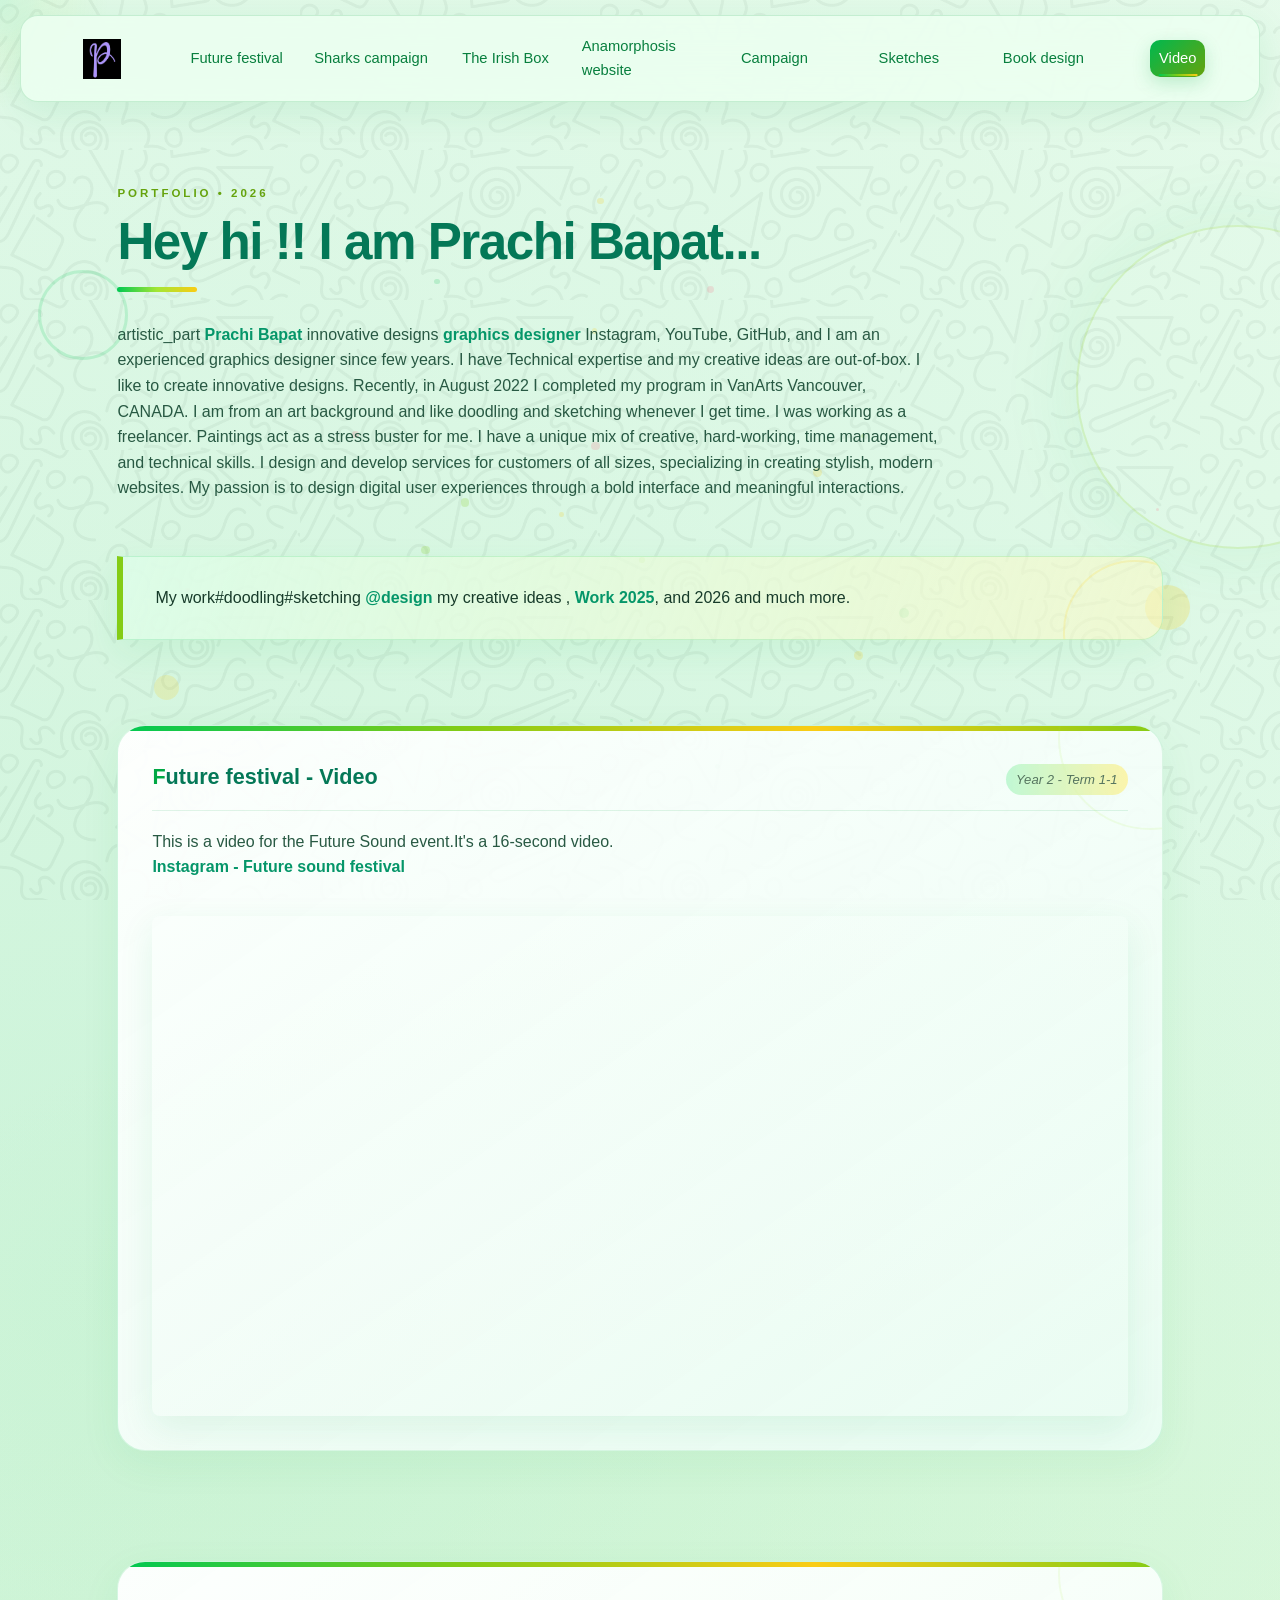
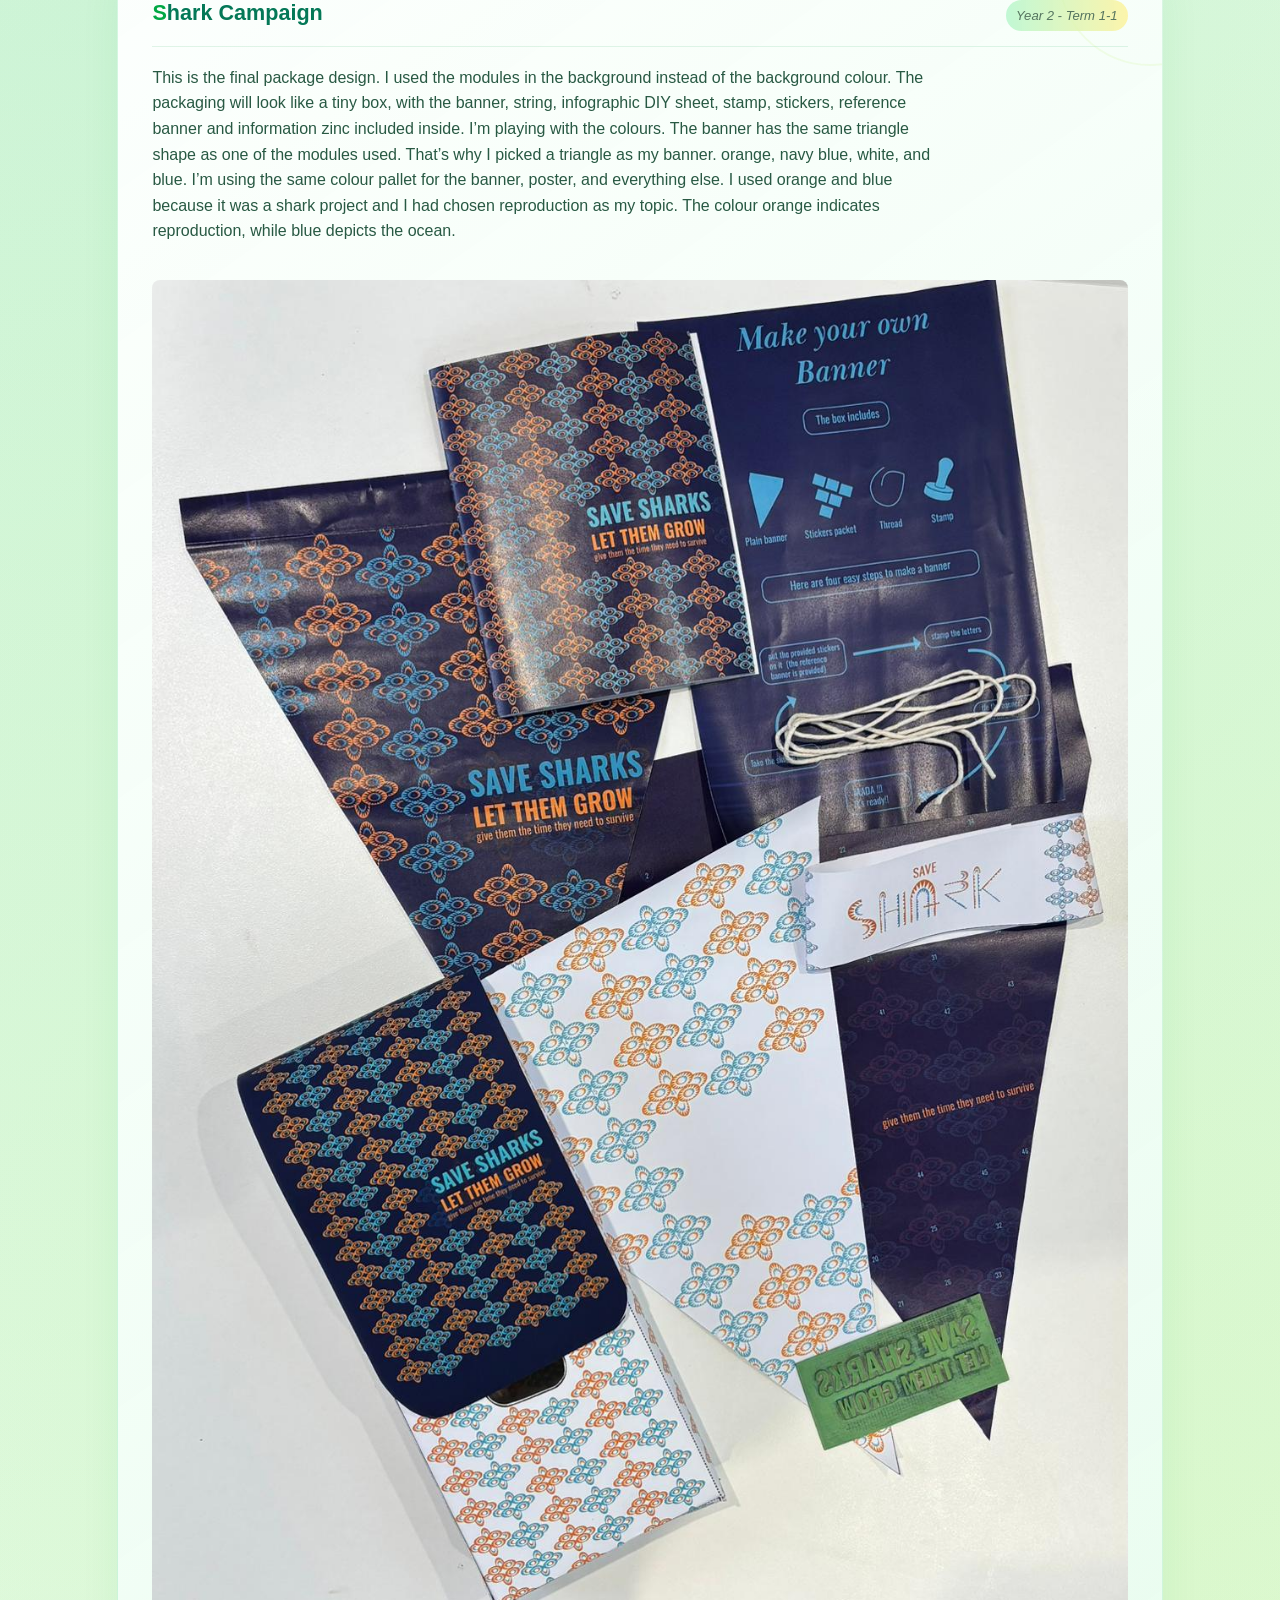
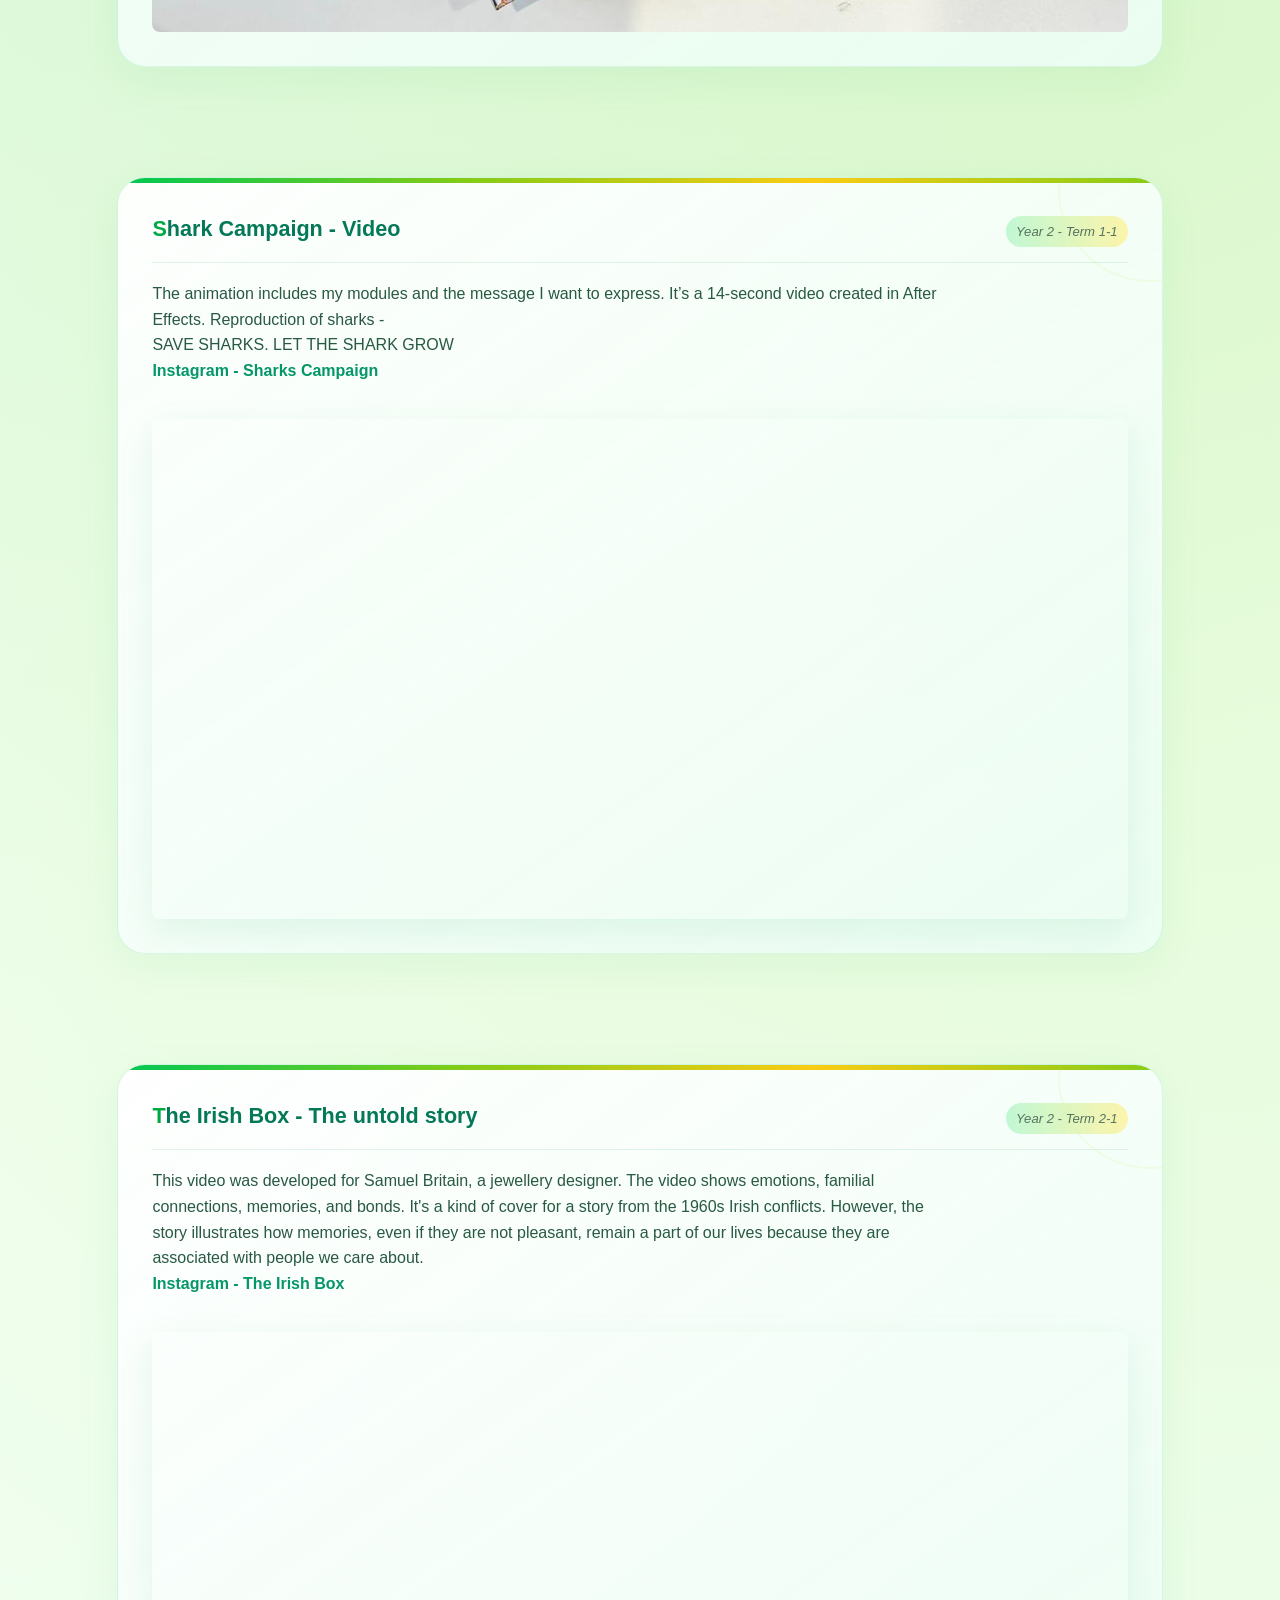
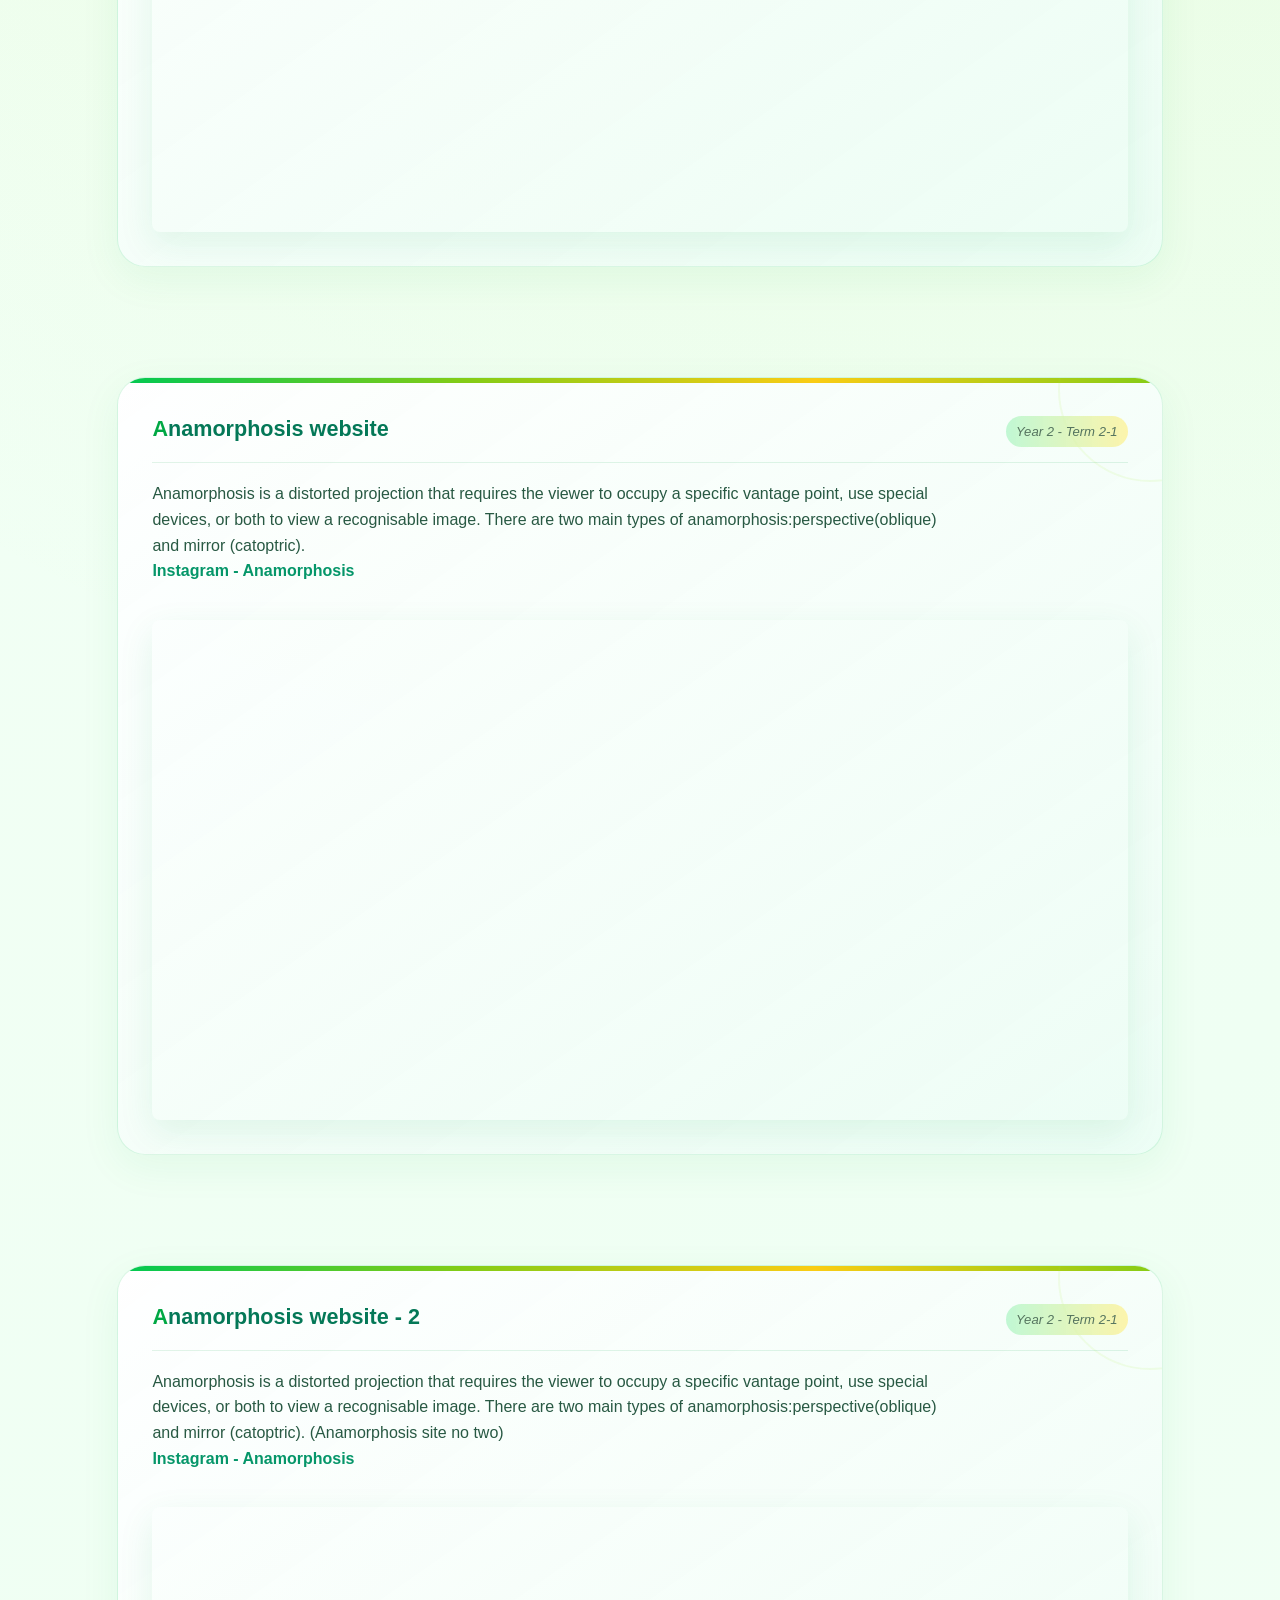
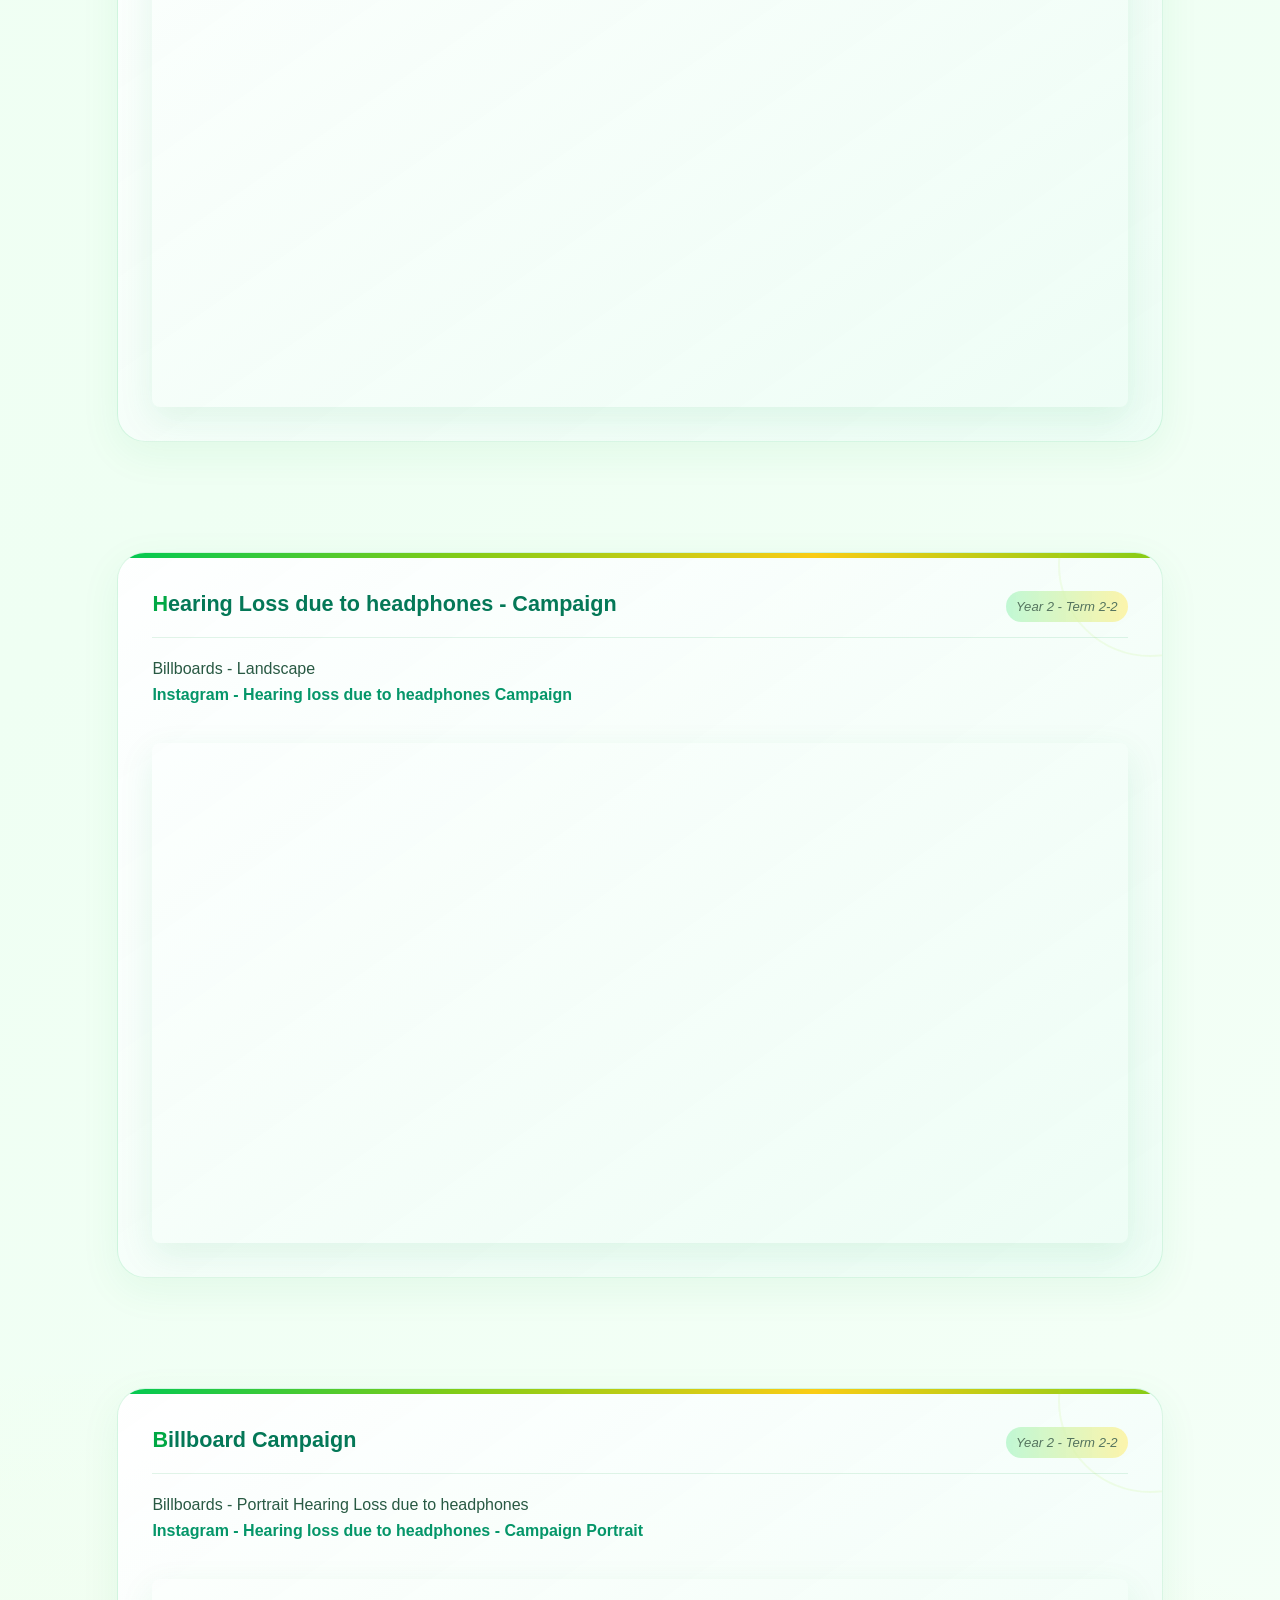
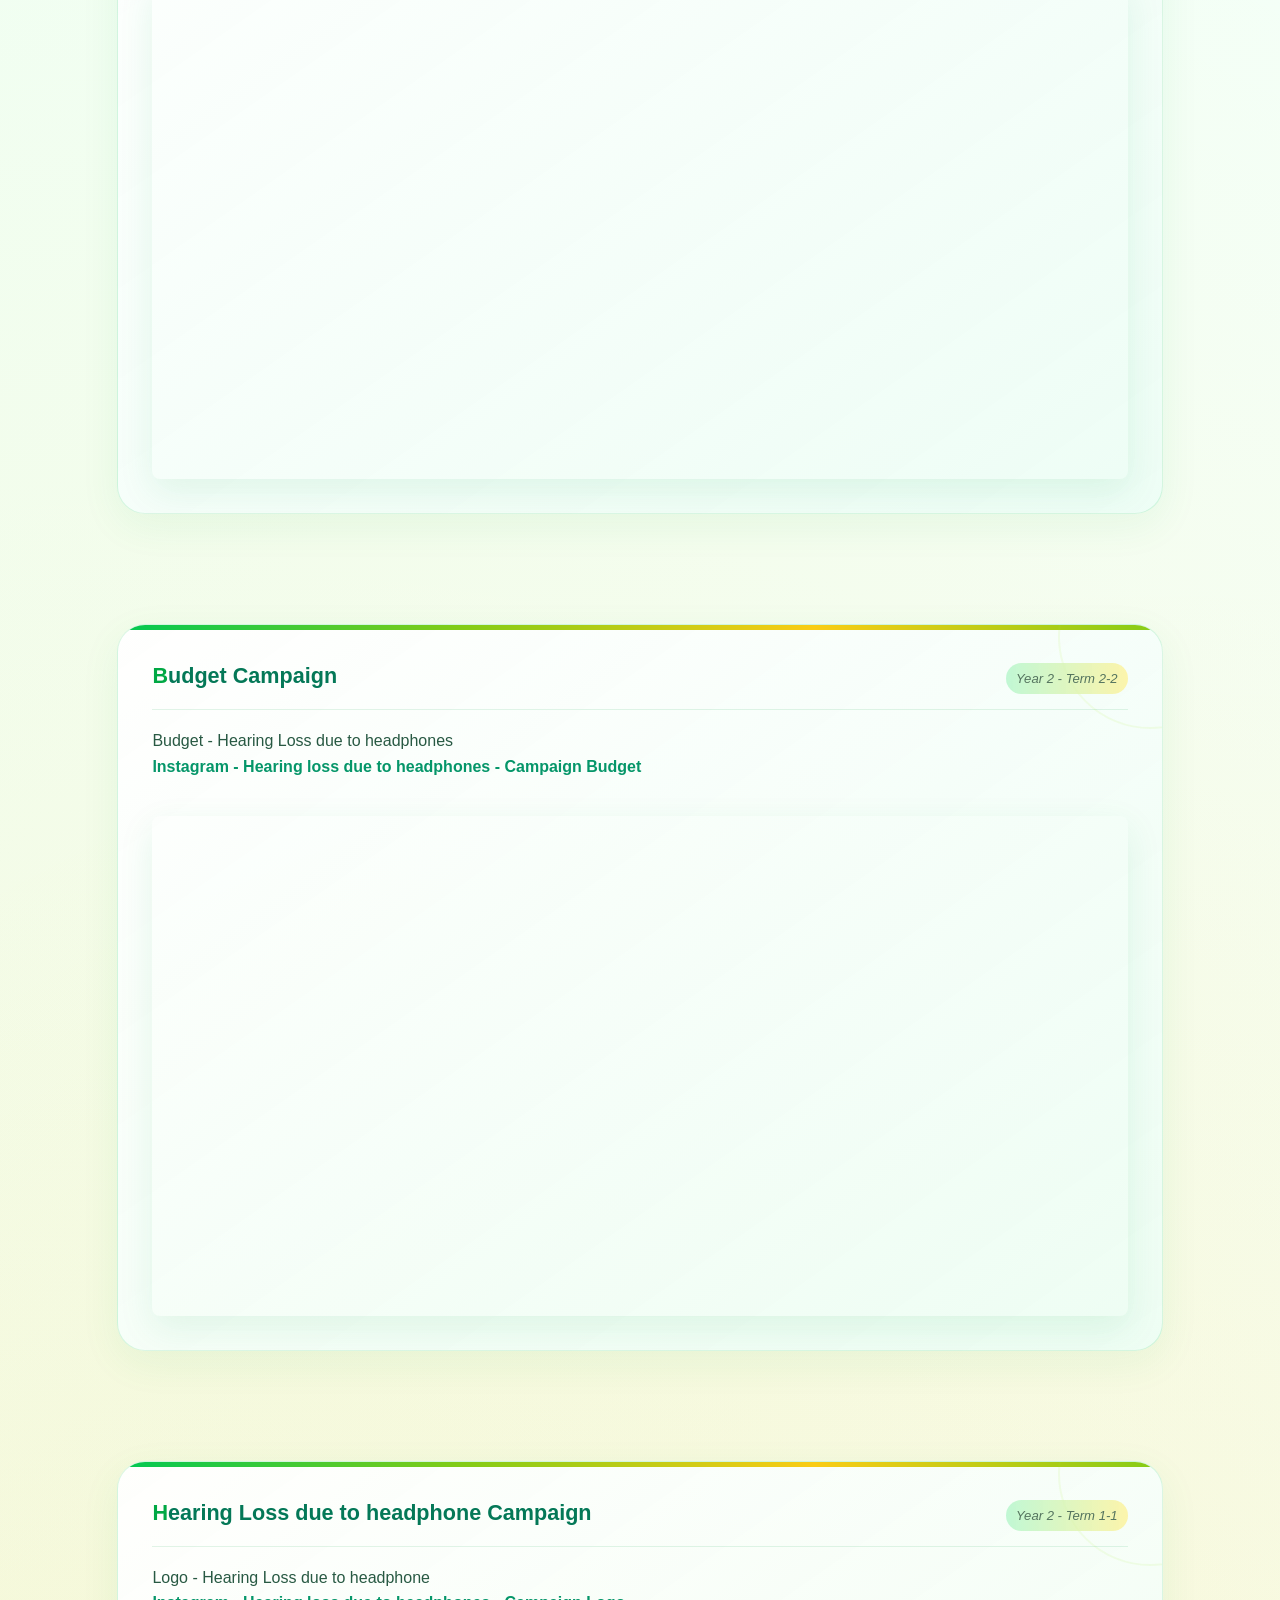
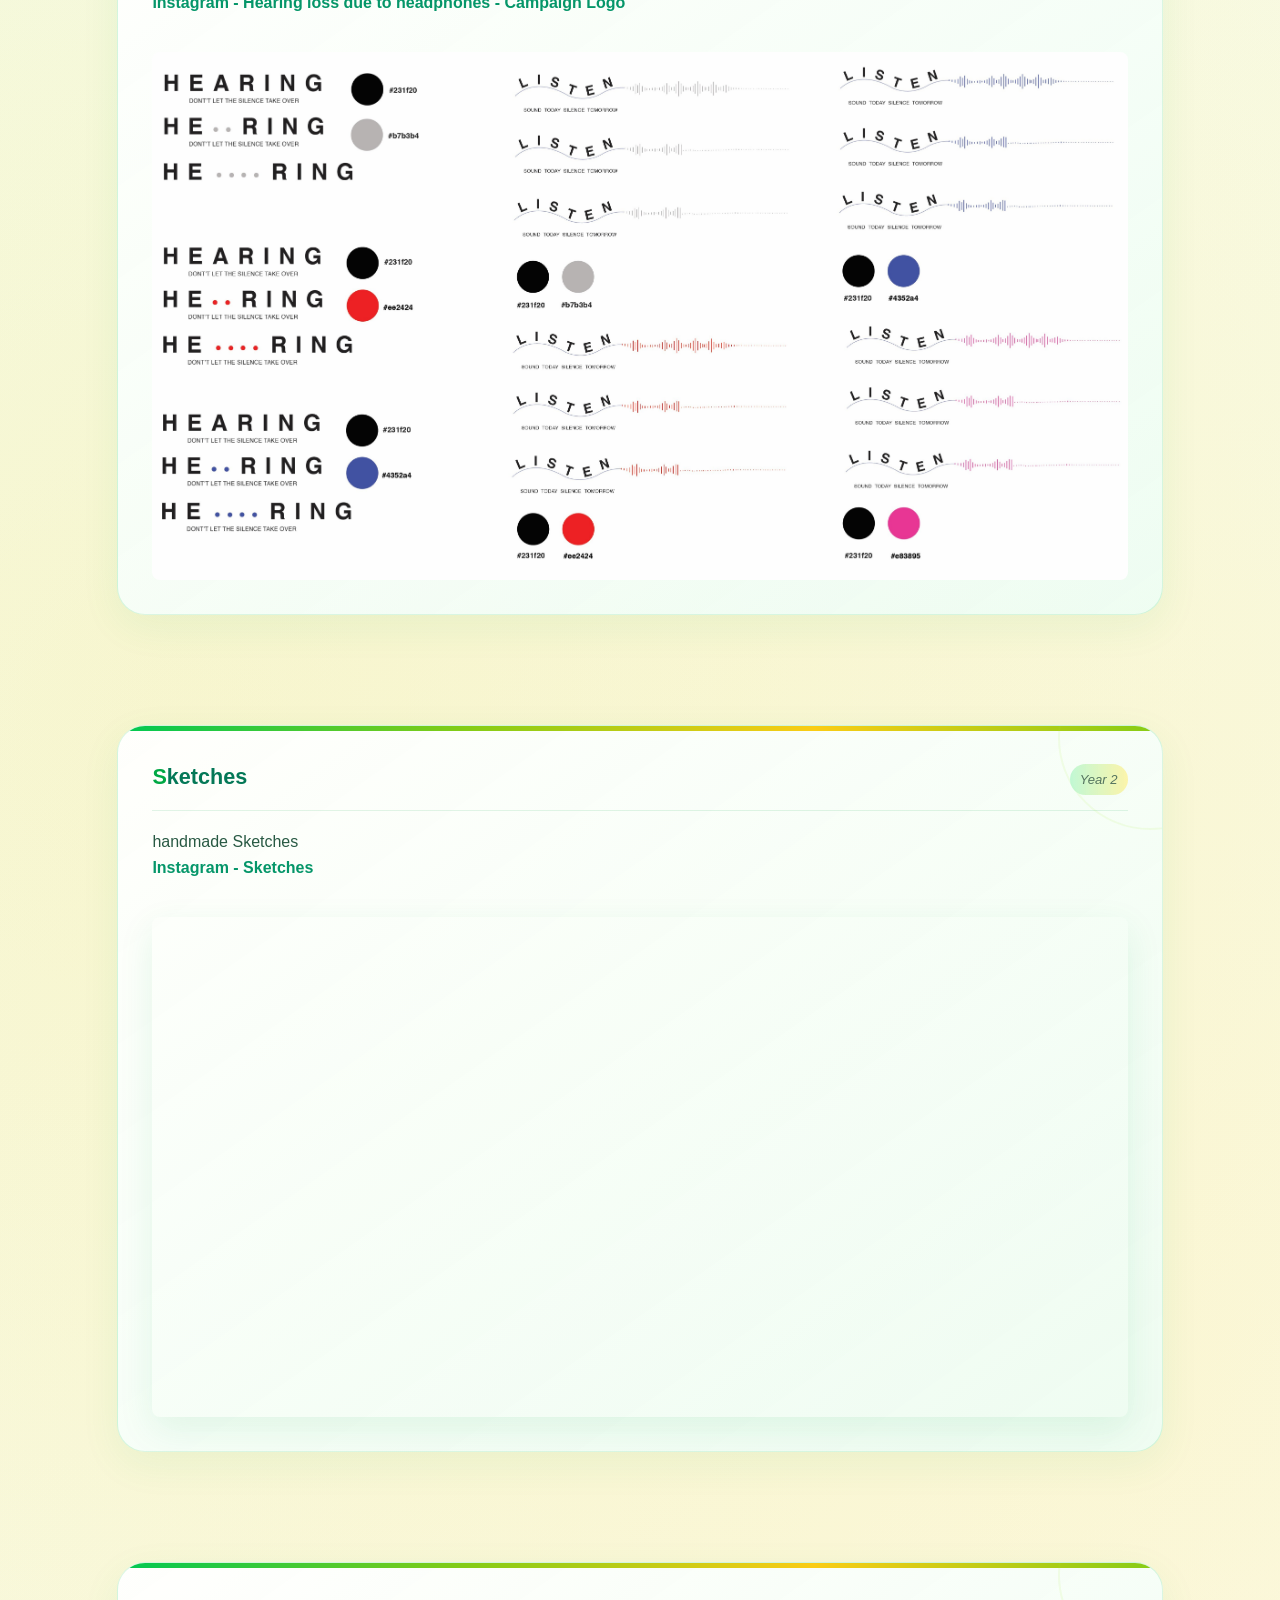
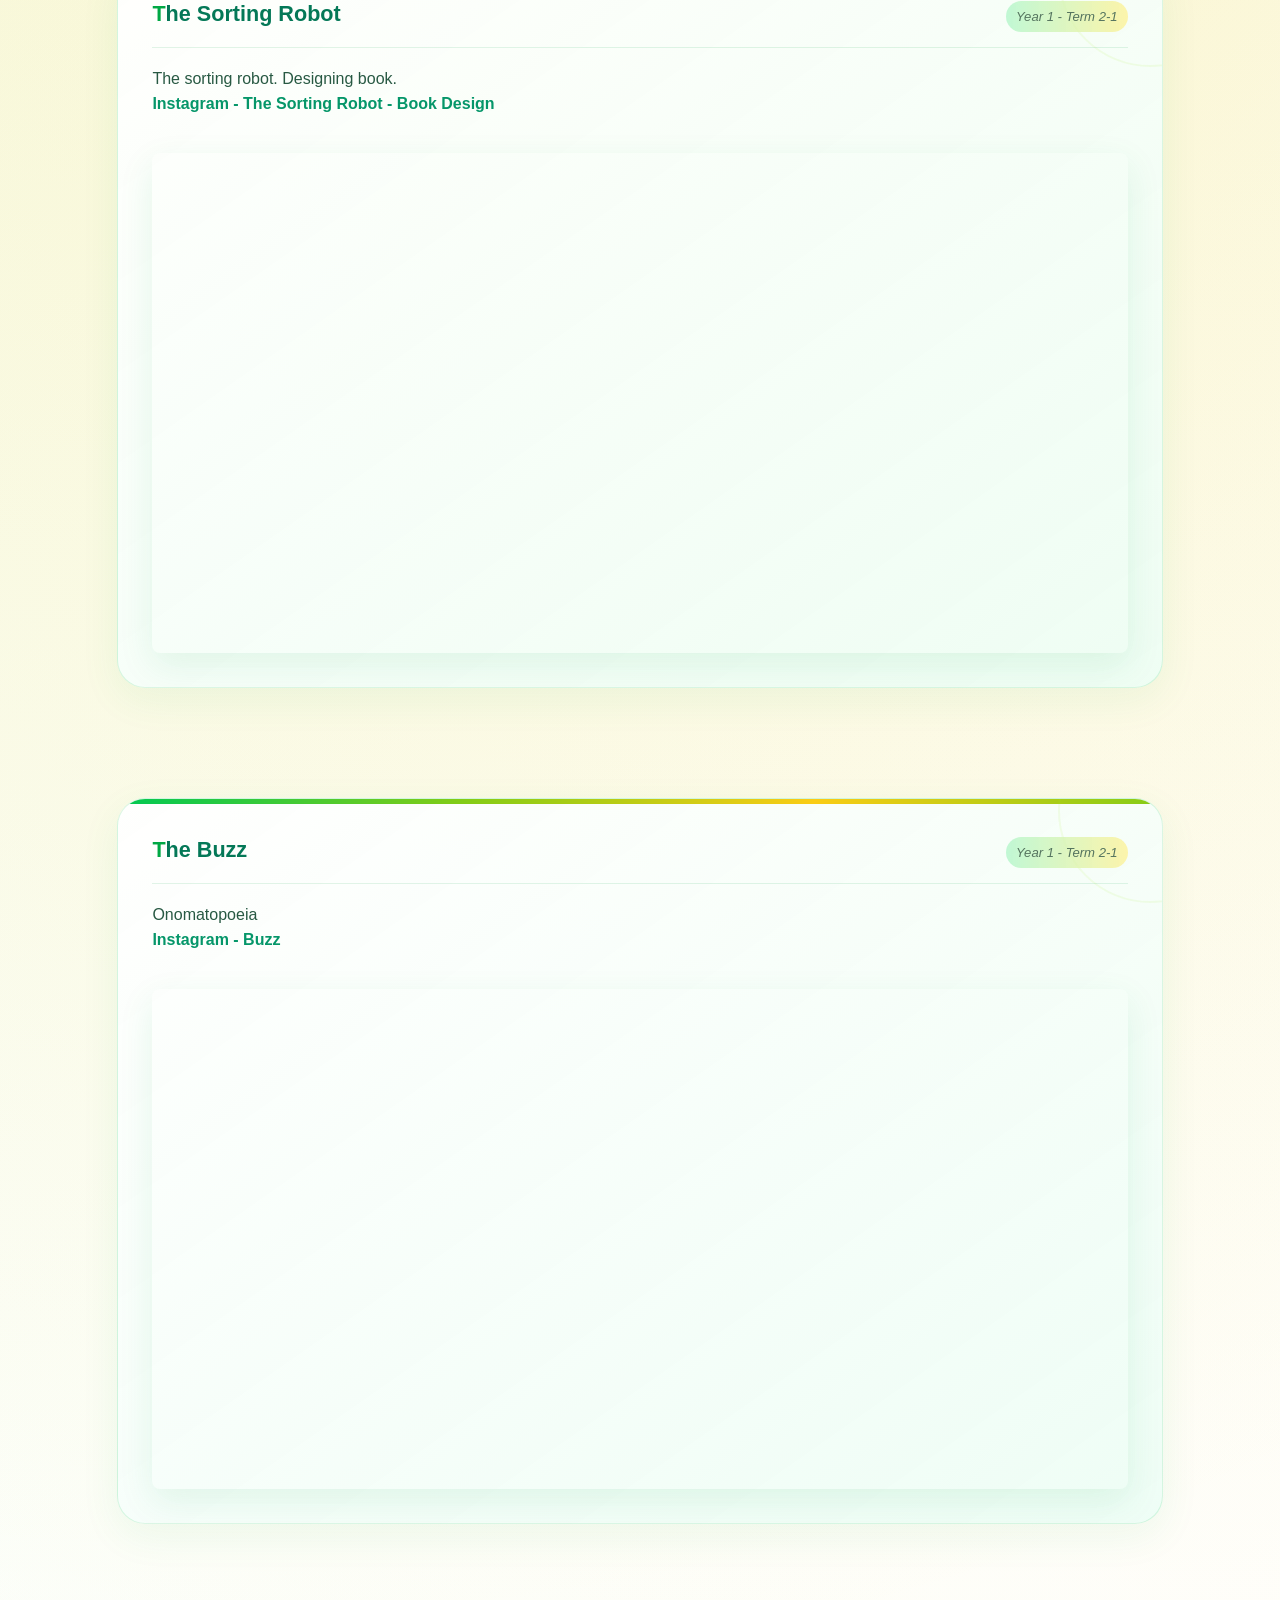
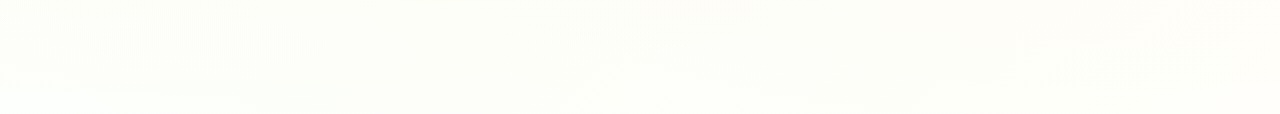
==== index.html @ b39d914c "some changes" ====
<!DOCTYPE html>

<html lang="en">

<head>

    <meta charset="UTF-8">

    <meta name="viewport" content="width=device-width, initial-scale=1.0">

    <title>Prachi - Portfolio - 2026 - color option</title>

    <!-- Favicon -->

    <link rel="icon" type="image/png" href="assets/pp.png">

    <link rel="stylesheet" href="styles.css">

    <!-- Swamiho!!! -->
    <!-- <PrachiBapat> -->

</head>

<!-- <style>

</style> -->

<body>

<!-- Animated visual layers -->
<div class="mouse-glow" id="mouseGlow"></div>

<div class="animated-decoration decoration-one"></div>
<div class="animated-decoration decoration-two"></div>
<div class="animated-decoration decoration-three"></div>

<div class="scroll-progress" id="scrollProgress"></div>

<nav class="navbar">

    <div class="nav-item logo">

        <img src="assets/pp.png" alt="Logo">

    </div>

    <div class="nav-item">

        <a href="#future">Future festival</a>

    </div>

    <div class="nav-item">

        <a href="#shark">Sharks campaign</a>

    </div>

    <div class="nav-item">

        <a href="#irish">The Irish Box</a>

    </div>

    <div class="nav-item">

        <a href="#anamorphosis">Anamorphosis website</a>

    </div>

    <div class="nav-item">

        <a href="#campaign">Campaign</a>

    </div>

    <div class="nav-item">

        <a href="#sketches">Sketches</a>

    </div>

    <div class="nav-item">

        <a href="#book">Book design</a>

    </div>

    <div class="nav-item">

        <a href="#buzz">Video</a>

    </div>

</nav>

<!-- My section Prachi Bapat -->

<div class="container">

<h1>Hey hi !! I am Prachi Bapat...</h1>

<div class="intro">

    <p>

    artistic_part

        <a href="https://www.instagram.com/artistic_part/" target="_blank" rel="noopener noreferrer">

        <strong>Prachi Bapat</strong>

        </a>

       innovative designs <strong>graphics designer</strong> 

        <a href="https://www.instagram.com/artistic_part/" target="_blank" rel="noopener noreferrer">Instagram</a>, 

        <a href="https://www.youtube.com/@bapatprachi1" target="_blank" rel="noopener noreferrer">YouTube</a>, 

        <a href="https://github.com/PrachiBapat" target="_blank" rel="noopener noreferrer">GitHub</a>, and 

       I am an experienced graphics designer since few years. I have Technical expertise and my creative ideas 

        are out-of-box. I like to create innovative designs. Recently, in August 2022 I completed my program in 

        VanArts Vancouver, CANADA. I am from an art background and like doodling and sketching whenever I get time. 

        I was working as a freelancer.

        Paintings act as a stress buster for me. I have a unique mix of creative, hard-working, time management, and 

        technical skills. I design and develop services for customers of all sizes, specializing in creating stylish, 

        modern websites. My passion is to design digital user experiences through a bold interface and meaningful 

        interactions.



    </p>

</div>

<div class="featured">

    <p>

        My work#doodling#sketching

        <a href="https://www.instagram.com/artistic_part/" target="_blank" rel="noopener noreferrer">

        <strong>@design</strong>

        </a>

        my creative ideas , 

        <a href="https://www.instagram.com/artistic_part/" target="_blank" rel="noopener noreferrer"></a>

        <a href="https://www.instagram.com/artistic_part/" target="_blank" rel="noopener noreferrer"><strong>Work 2025</strong></a>, and 2026 and much more.

    </p>

</div>


<!-- Future sound festival - Video -->

<div class="project" id="future">

<div class="project-header">

<h2 class="project-title">Future festival - Video</h2>

<span class="project-tag">Year 2 - Term 1-1</span>

</div>

<p class="project-description">

    This is a video for the Future Sound event.It's a 16-second video. <br>

     <a href="https://www.instagram.com/p/DY4SXnEIlF7/" target="_blank" rel="noopener noreferrer">

        <strong>Instagram - Future sound festival</strong>

        </a>

</p>

<div class="project-images">

    <iframe 

        class="project-image device"

        src="https://www.youtube.com/embed/Sf2sxifZzIE"

      style="width:100%; height:500px; border-radius:8px; border:none;"

        allow="accelerometer; autoplay; clipboard-write; encrypted-media; gyroscope; picture-in-picture"

        allowfullscreen>

    </iframe>

</div>

</div>       


<!-- Shark campaign -->

<div class="project" id="shark">

<div class="project-header">

<h2 class="project-title">Shark Campaign</h2>

<span class="project-tag">Year 2 - Term 1-1</span>

</div>

<p class="project-description">

This is the final package design. I used the modules

in the background instead of the background

colour. The packaging will look like a tiny box,

with the banner, string, infographic DIY sheet,

stamp, stickers, reference banner and information

zinc included inside. I’m playing with the colours.

The banner has the same triangle shape as one of

the modules used. That’s why I picked a triangle as

my banner. orange, navy blue, white, and blue. I’m using the same

colour pallet for the banner, poster, and everything else.

I used orange and blue because it was a shark project

and I had chosen reproduction as my topic. The colour

orange indicates reproduction, while blue depicts the ocean. 

</p>

<div class="project-images" data-link="https://www.instagram.com/p/DTfpolkDM44/?img_index=1">

<div class="project-image device">

<img 

src="assets/SharksCampaign.jpeg" 

class="project-image device"

style="width:100%; height:100%; object-fit:cover; display:block; border-radius:8px;"

alt="sharks"

/>

</div>

</div>

</div>


<!-- Shark campaign - Video -->

<div class="project">

<div class="project-header">

<h2 class="project-title">Shark Campaign - Video</h2>

<span class="project-tag">Year 2 - Term 1-1</span>

</div>

<p class="project-description">

    The animation includes my modules and the message I want to express. It’s a 14-second video created in After Effects. 

    Reproduction of sharks - <br> SAVE SHARKS. LET THE SHARK GROW <br>

     <a href="https://www.instagram.com/p/DTz6Tdmjepw/?img_index=1" target="_blank" rel="noopener noreferrer">

        <strong>Instagram - Sharks Campaign</strong>

        </a>

</p>

<div class="project-images">

    <iframe 

        class="project-image device"

        src="https://www.youtube.com/embed/jfuZoXgCUTU"

      style="width:100%; height:500px; border-radius:8px; border:none;"

        allow="accelerometer; autoplay; clipboard-write; encrypted-media; gyroscope; picture-in-picture"

        allowfullscreen>

    </iframe>

</div>

</div>


<!-- The Irish Box - The untold story -->

<div class="project" id="irish">

<div class="project-header">

        <h2 class="project-title">The Irish Box - The untold story</h2>

        <span class="project-tag">Year 2 - Term 2-1</span>

    </div>

        <p class="project-description">

        This video was developed for Samuel Britain, a jewellery designer. The video shows emotions, familial connections, 

        memories, and bonds. It's a kind of cover for a story from the 1960s Irish conflicts. However, the story illustrates 

        how memories, even if they are not pleasant, remain a part of our lives because they are associated with people 

        we care about.<br>

         <a href="https://www.instagram.com/p/DXGnGL6jYrQ/" target="_blank" rel="noopener noreferrer">

        <strong>Instagram - The Irish Box</strong>

        </a>

        </p>

   <div class="project-images">

    <iframe 

        class="project-image device"

        src="https://www.youtube.com/embed/rxQp_QHBBwI"

      style="width:100%; height:500px; border-radius:8px; border:none;"

        allow="accelerometer; autoplay; clipboard-write; encrypted-media; gyroscope; picture-in-picture"

        allowfullscreen>

    </iframe>

</div>

</div>  


<!-- Website Anamorphosis -->

<div class="project" id="anamorphosis">

<div class="project-header">

<h2 class="project-title">Anamorphosis website</h2>

        <span class="project-tag">Year 2 - Term 2-1</span>

        </div>

        <p class="project-description">

        Anamorphosis is a distorted projection that requires the viewer to occupy a 

        specific vantage point, use special devices, or both to view a recognisable image. 

        There are two main types of anamorphosis:perspective(oblique) and mirror (catoptric). <br>

         <a href="https://www.instagram.com/p/DY26A_AoNQ3/" target="_blank" rel="noopener noreferrer">

        <strong>Instagram - Anamorphosis</strong>

        </a>

        </p>

    <div class="project-images" data-link="https://www.instagram.com/p/DY26A_AoNQ3/">

    <iframe 

        class="project-image device"

        src="https://www.youtube.com/embed/jjucuS_l2oU"

        style="width:100%; height:500px; border-radius:8px; border:none;"

        allow="autoplay; encrypted-media"

        allowfullscreen>

    </iframe>

</div>

</div> 



<!-- Anamorphosis site no 2 -->

<div class="project">

            <div class="project-header">

                <h2 class="project-title">Anamorphosis website - 2</h2>

                <span class="project-tag">Year 2 - Term 2-1</span>

            </div>

            <p class="project-description">

            Anamorphosis is a distorted projection that requires the viewer to occupy a 

            specific vantage point, use special devices, or both to view a recognisable image. 

            There are two main types of anamorphosis:perspective(oblique) and mirror (catoptric).

            (Anamorphosis site no two) <br>

             <a href="https://www.instagram.com/p/DY26xg7IZVU/" target="_blank" rel="noopener noreferrer">

            <strong>Instagram - Anamorphosis</strong>

            </a>

            </p>

    <div class="project-images" data-link="https://www.instagram.com/p/DY26xg7IZVU/">

    <iframe 

        class="project-image device"

        src="https://www.youtube.com/embed/wKIyB-eJLmo"

        style="width:100%; height:500px; border-radius:8px; border:none;"

        allow="autoplay; encrypted-media"

        allowfullscreen>

    </iframe>

</div>

</div>


<!-- Billboard - Campaign -->

<div class="project" id="campaign">

            <div class="project-header">

                <h2 class="project-title"> Hearing Loss due to headphones - Campaign</h2>

                <span class="project-tag">Year 2 - Term 2-2</span>

            </div>

            <p class="project-description">

            Billboards - Landscape <br>

            <a href="https://www.instagram.com/p/DY2wqzvoAAr/" target="_blank" rel="noopener noreferrer">

            <strong>Instagram - Hearing loss due to headphones Campaign</strong>

        </a>

            </p>

    <div class="project-images" data-link="https://www.instagram.com/p/DY2wqzvoAAr/">

    <iframe 

        class="project-image device"

        src="https://www.youtube.com/embed/767msRxEMl8"

        style="width:100%; height:500px; border-radius:8px; border:none;"

        allow="autoplay; encrypted-media"

        allowfullscreen>

    </iframe>

</div>

</div>


<!-- Billboard - Campaign - Portrait-->

<div class="project" id="campaign">

            <div class="project-header">

                <h2 class="project-title"> Billboard Campaign</h2>

                <span class="project-tag">Year 2 - Term 2-2</span>

            </div>

            <p class="project-description">

            Billboards - Portrait

            Hearing Loss due to headphones<br>

            <a href="https://www.instagram.com/p/DY2xyRoocsJ/" target="_blank" rel="noopener noreferrer">

            <strong>Instagram - Hearing loss due to headphones - Campaign Portrait</strong>

        </a>

            </p>

    <div class="project-images" data-link="https://www.instagram.com/p/DY2xyRoocsJ/">

    <iframe 

        class="project-image device"

        src="https://www.youtube.com/embed/bPIADqx1MvQ"

        style="width:100%; height:500px; border-radius:8px; border:none;"

        allow="autoplay; encrypted-media"

        allowfullscreen>

    </iframe>

</div>

</div>


<!-- Budget - Campaign -->

<div class="project" id="campaign">

            <div class="project-header">

                <h2 class="project-title"> Budget Campaign</h2>

                <span class="project-tag">Year 2 - Term 2-2</span>

            </div>

            <p class="project-description">

            Budget - Hearing Loss due to headphones <br>

             <a href="https://www.instagram.com/p/DY2-UrKo-hL/" target="_blank" rel="noopener noreferrer">

            <strong>Instagram - Hearing loss due to headphones - Campaign Budget</strong>

        </a>

            </p>

    <div class="project-images" data-link="https://www.instagram.com/p/DY2-UrKo-hL/">

    <iframe 

        class="project-image device"

        src="https://www.youtube.com/embed/WJ8DaYz_bf4"

        style="width:100%; height:500px; border-radius:8px; border:none;"

        allow="autoplay; encrypted-media"

        allowfullscreen>

    </iframe>

</div>

</div>


<!-- Logo campaign -->

<div class="project" id="campaign">

    <div class="project-header">

    <h2 class="project-title">Hearing Loss due to headphone Campaign</h2>

    <span class="project-tag">Year 2 - Term 1-1</span>

    </div>

    <p class="project-description">

         Logo - Hearing Loss due to headphone <br>

               <a href="https://www.instagram.com/p/DY2y972jb9u/" target="_blank" rel="noopener noreferrer">

            <strong>Instagram - Hearing loss due to headphones - Campaign Logo</strong>

        </a> 

    </p>

    <div class="project-images" data-link="https://www.instagram.com/p/DY2y972jb9u/">

    <div class="project-image device">

            <img 

            src="assets/Hearing Loss due to Headphones - Logo-01.jpg" 

            class="project-image device"

            style="width:100%; height:100%; object-fit:cover; display:block; border-radius:8px;"

            alt="sharks"

            />

</div>

</div>

</div>


<!-- Sketches -->

<div class="project" id="sketches">

            <div class="project-header">

                <h2 class="project-title"> Sketches</h2>

                <span class="project-tag">Year 2</span>

            </div>

            <p class="project-description">

            handmade Sketches <br>

            <a href="https://www.instagram.com/artistic_part/reel/DY2yWN8I6-Y/" target="_blank" rel="noopener noreferrer">

            <strong>Instagram - Sketches</strong>

        </a> 

            </p>

    <div class="project-images" data-link="https://www.instagram.com/artistic_part/reel/DY2yWN8I6-Y/">

    <iframe 

        class="project-image device"

        src="https://www.youtube.com/embed/px8XT_Nkpfc"

        style="width:100%; height:500px; border-radius:8px; border:none;"

        allow="autoplay; encrypted-media"

        allowfullscreen>

    </iframe>

</div>

</div>


<!-- Book - The sorting robot -->

<div class="project" id="book">

            <div class="project-header">

                <h2 class="project-title">The Sorting Robot</h2>

                <span class="project-tag">Year 1 - Term 2-1</span>

            </div>

            <p class="project-description">

            The sorting robot. Designing book.<br>

                  <a href="https://www.instagram.com/p/DOA12x0DUyA/" target="_blank" rel="noopener noreferrer">

            <strong>Instagram - The Sorting Robot - Book Design</strong>

        </a> 

            </p>

    <div class="project-images" data-link="https://www.instagram.com/p/DOA12x0DUyA/">

    <iframe 

        class="project-image device"

        src="https://www.youtube.com/embed/66nBDnQL9U8"

        style="width:100%; height:500px; border-radius:8px; border:none;"

        allow="autoplay; encrypted-media"

        allowfullscreen>

    </iframe>

</div>

</div>


<!-- Video - Buzz -->

<div class="project" id="buzz">

            <div class="project-header">

                <h2 class="project-title">The Buzz</h2>

                <span class="project-tag">Year 1 - Term 2-1</span>

            </div>

            <p class="project-description">

            Onomatopoeia <br>

                   <a href="https://www.instagram.com/p/DYuwjzrI7lY/" target="_blank" rel="noopener noreferrer">

            <strong>Instagram - Buzz</strong>

        </a>

            </p>

    <div class="project-images" data-link="https://www.instagram.com/p/DYuwjzrI7lY/">

    <iframe 

        class="project-image device"

        src="https://www.youtube.com/embed/GcsMvX7XHA8"

        style="width:100%; height:500px; border-radius:8px; border:none;"

        allow="autoplay; encrypted-media"

        allowfullscreen>

    </iframe>

</div>

</div>


</div>


<!-- <button class="back-to-top" id="backToTop" aria-label="Back to top">
    ↑
</button> -->

<button class="back-to-top" id="backToTop" aria-label="Back to top">
    <span class="bulb-icon">
        <span class="bulb-glass"></span>
        <span class="bulb-base"></span>
    </span>
</button>


<script src="script.js"></script>

<script>

document.addEventListener('DOMContentLoaded', function() {

    console.log('Portfolio page loaded');

    document.documentElement.style.scrollBehavior = 'smooth';


    /* =====================================================
       MOUSE FOLLOWING GLOW
       ===================================================== */

    const mouseGlow =
        document.getElementById('mouseGlow');

    let mouseX = 0;
    let mouseY = 0;
    let glowX = 0;
    let glowY = 0;

    document.addEventListener('mousemove', function(event) {

        mouseX = event.clientX;
        mouseY = event.clientY;

    });

    function animateGlow() {

        glowX += (mouseX - glowX) * 0.08;
        glowY += (mouseY - glowY) * 0.08;

        mouseGlow.style.left =
            glowX + 'px';

        mouseGlow.style.top =
            glowY + 'px';

        requestAnimationFrame(animateGlow);

    }

    animateGlow();


    /* =====================================================
       SCROLL PROGRESS
       ===================================================== */

    const progress =
        document.getElementById('scrollProgress');

    function updateProgress() {

        const scrollTop =
            window.scrollY;

        const documentHeight =
            document.documentElement.scrollHeight -
            window.innerHeight;

        const percentage =
            documentHeight > 0
            ? (scrollTop / documentHeight) * 100
            : 0;

        progress.style.width =
            percentage + '%';

    }

    window.addEventListener(
        'scroll',
        updateProgress,
        { passive: true }
    );

    updateProgress();


    /* =====================================================
       NAVBAR SCROLL ANIMATION
       ===================================================== */

    const navbar =
        document.querySelector('.navbar');

    window.addEventListener(
        'scroll',
        function() {

            if (window.scrollY > 40) {

                navbar.classList.add('scrolled');

            } else {

                navbar.classList.remove('scrolled');

            }

        },
        { passive: true }
    );


    /* =====================================================
       PROJECT SCROLL REVEAL
       ===================================================== */

    const projects =
        document.querySelectorAll('.project');

    const projectObserver =
        new IntersectionObserver(
            function(entries) {

                entries.forEach(function(entry) {

                    if (entry.isIntersecting) {

                        entry.target.classList.add('visible');

                    }

                });

            },
            {
                threshold: 0.08
            }
        );

    projects.forEach(function(project) {

        projectObserver.observe(project);

    });


    /* =====================================================
       ACTIVE NAVIGATION
       ===================================================== */

    const navLinks =
        document.querySelectorAll('.nav-item a');

    const sections =
        document.querySelectorAll('.project[id]');

    const sectionObserver =
        new IntersectionObserver(
            function(entries) {

                entries.forEach(function(entry) {

                    if (entry.isIntersecting) {

                        navLinks.forEach(function(link) {

                            link.classList.remove('active');

                        });

                        const activeLink =
                            document.querySelector(
                                '.nav-item a[href="#' +
                                entry.target.id +
                                '"]'
                            );

                        if (activeLink) {

                            activeLink.classList.add('active');

                        }

                    }

                });

            },
            {
                threshold: 0.2,
                rootMargin:
                    '-20% 0px -60% 0px'
            }
        );

    sections.forEach(function(section) {

        sectionObserver.observe(section);

    });


    /* =====================================================
       PROJECT 3D MOUSE EFFECT
       ===================================================== */

    document
        .querySelectorAll('.project')
        .forEach(function(card) {

            card.addEventListener(
                'mousemove',
                function(event) {

                    if (window.innerWidth < 768) {
                        return;
                    }

                    const rect =
                        card.getBoundingClientRect();

                    const x =
                        event.clientX -
                        rect.left;

                    const y =
                        event.clientY -
                        rect.top;

                    const centerX =
                        rect.width / 2;

                    const centerY =
                        rect.height / 2;

                    const rotateX =
                        ((y - centerY) /
                        centerY) * -1.3;

                    const rotateY =
                        ((x - centerX) /
                        centerX) * 1.3;

                    card.style.transform =
                        `translateY(-10px)
                         scale(1.01)
                         perspective(1000px)
                         rotateX(${rotateX}deg)
                         rotateY(${rotateY}deg)`;

                }
            );

            card.addEventListener(
                'mouseleave',
                function() {

                    card.style.transform =
                        '';

                }
            );

        });


    /* =====================================================
       PROJECT IMAGE PARALLAX
       ===================================================== */

    document
        .querySelectorAll('.project-images img')
        .forEach(function(image) {

            image.addEventListener(
                'mousemove',
                function(event) {

                    if (window.innerWidth < 768) {
                        return;
                    }

                    const rect =
                        image.getBoundingClientRect();

                    const x =
                        (event.clientX -
                        rect.left) /
                        rect.width;

                    const y =
                        (event.clientY -
                        rect.top) /
                        rect.height;

                    const moveX =
                        (x - 0.5) * 8;

                    const moveY =
                        (y - 0.5) * 8;

                    image.style.transform =
                        `scale(1.025)
                         translate(${moveX}px, ${moveY}px)`;

                }
            );

            image.addEventListener(
                'mouseleave',
                function() {

                    image.style.transform =
                        '';

                }
            );

        });


    /* =====================================================
       VIDEO / IMAGE LINKS
       ===================================================== */

    document
        .querySelectorAll('.project-images')
        .forEach(function(project) {

            project.addEventListener(
                'click',
                function(event) {

                    if (
                        event.target.tagName === 'A' ||
                        event.target.tagName === 'IFRAME'
                    ) {

                        return;

                    }

                    if (project.dataset.link) {

                        window.open(
                            project.dataset.link,
                            '_blank',
                            'noopener'
                        );

                    }

                }
            );

        });


    /* =====================================================
       BACK TO TOP
       ===================================================== */

    const backToTop =
        document.getElementById('backToTop');

    window.addEventListener(
        'scroll',
        function() {

            if (window.scrollY > 500) {

                backToTop.classList.add('show');

            } else {

                backToTop.classList.remove('show');

            }

        },
        { passive: true }
    );

    backToTop.addEventListener(
        'click',
        function() {

            window.scrollTo({

                top: 0,

                behavior: 'smooth'

            });

        }
    );


    /* =====================================================
       RANDOM FLOATING PARTICLES
       ===================================================== */

    const particleCount = 22;

    for (
        let i = 0;
        i < particleCount;
        i++
    ) {

        const particle =
            document.createElement('span');

        particle.style.position =
            'fixed';

        particle.style.left =
            Math.random() * 100 + '%';

        particle.style.top =
            Math.random() * 100 + '%';

        const size =
            Math.random() * 7 + 3;

        particle.style.width =
            size + 'px';

        particle.style.height =
            size + 'px';

        particle.style.borderRadius =
            '50%';

        particle.style.background =
            [
                '#22c55e',
                '#84cc16',
                '#facc15',
                '#fb7185'
            ][
                Math.floor(
                    Math.random() * 4
                )
            ];

        particle.style.opacity =
            '0.20';

        particle.style.pointerEvents =
            'none';

        particle.style.zIndex =
            '-2';

        particle.style.animation =
            `particleFloat ${
                5 + Math.random() * 8
            }s ease-in-out infinite`;

        particle.style.animationDelay =
            `${Math.random() * 5}s`;

        document.body.appendChild(
            particle
        );

    }


    /* =====================================================
       DYNAMIC PARTICLE ANIMATION
       ===================================================== */

    const particleStyle =
        document.createElement('style');

    particleStyle.innerHTML = `

        @keyframes particleFloat {

            0%, 100% {

                transform:
                    translate(0, 0)
                    scale(1);

            }

            25% {

                transform:
                    translate(20px, -35px)
                    scale(1.25);

            }

            50% {

                transform:
                    translate(-25px, -60px)
                    scale(0.8);

            }

            75% {

                transform:
                    translate(30px, -25px)
                    scale(1.15);

            }

        }

    `;

    document.head.appendChild(
        particleStyle
    );


    /* =====================================================
       STAGGER PROJECT ANIMATION
       ===================================================== */

    projects.forEach(
        function(project, index) {

            project.style.transitionDelay =
                `${Math.min(index * 0.04, 0.35)}s`;

        }
    );


    /* =====================================================
       CURSOR POSITION FOR EXTRA INTERACTION
       ===================================================== */

    document
        .querySelectorAll('.project')
        .forEach(function(card) {

            card.addEventListener(
                'mouseenter',
                function() {

                    mouseGlow.style.transform =
                        'translate(-50%, -50%) scale(1.35)';

                }
            );

            card.addEventListener(
                'mouseleave',
                function() {

                    mouseGlow.style.transform =
                        'translate(-50%, -50%) scale(1)';

                }
            );

        });


    /* =====================================================
       CONSOLE MESSAGE
       ===================================================== */

    console.log(
        'Prachi Portfolio — animation system loaded'
    );

    

});



</script>

</body>

</html>
---- styles.css ----
* {
    margin: 0;
    padding: 0;
    box-sizing: border-box;
}

html {
    scroll-behavior: smooth;
}

body {
    font-family: "DM Sans", sans-serif;
    color: #173b2a;
    line-height: 1.6;
    position: relative;
    z-index: 0;
    background:
        radial-gradient(
            circle at 10% 10%,
            rgba(34, 197, 94, 0.20),
            transparent 25%
        ),
        radial-gradient(
            circle at 90% 25%,
            rgba(163, 230, 53, 0.18),
            transparent 25%
        ),
        radial-gradient(
            circle at 15% 80%,
            rgba(250, 204, 21, 0.14),
            transparent 25%
        ),
        radial-gradient(
            circle at 90% 85%,
            rgba(250, 204, 21, 0.10),
            transparent 22%
        ),
        linear-gradient(
            135deg,
            #f7fff8,
            #effff3,
            #ffffff
        );
    overflow-x: hidden;
}

body::before {
    content: "";
    position: fixed;
    inset: 0;
    background-image: url('assets/doodle.jpg');
    background-size: 300px;
    background-repeat: repeat;
    opacity: 0.04;
    z-index: -10;
    pointer-events: none;
}

/* background animation */
body::after {
    content: "";
    position: fixed;
    width: 320px;
    height: 320px;
    right: -120px;
    top: 25%;
    border-radius: 50%;
    border: 2px solid rgba(132, 204, 22, 0.18);
    box-shadow: 0 0 80px rgba(34, 197, 94, 0.10);
    z-index: -5;
    pointer-events: none;
    animation:
        orbitFloat 9s ease-in-out infinite;
}

@keyframes orbitFloat {
    0% {
        transform: translate(0, 0) rotate(0deg);
    }

    25% {
        transform: translate(-35px, 25px) rotate(90deg);
    }

    50% {
        transform: translate(-10px, 60px) rotate(180deg);
    }

    75% {
        transform: translate(35px, 20px) rotate(270deg);
    }

    100% {
        transform: translate(0, 0) rotate(360deg);
    }
}

/* floating circles */
.animated-decoration {
    position: fixed;
    pointer-events: none;
    z-index: -3;
    border-radius: 50%;
}

.decoration-one {
    width: 90px;
    height: 90px;
    left: 3%;
    top: 30%;
    border: 3px solid rgba(0, 200, 83, 0.16);
    animation:
        floatingOne 7s ease-in-out infinite;
}

.decoration-two {
    width: 45px;
    height: 45px;
    right: 7%;
    top: 65%;
    background:
        rgba(250, 204, 21, 0.22);
    animation:
        floatingTwo 5s ease-in-out infinite;
}

.decoration-three {
    width: 25px;
    height: 25px;
    left: 12%;
    top: 75%;
    background: rgba(250, 204, 21, 0.18);
    animation:
        floatingThree 6s ease-in-out infinite;
}

@keyframes floatingOne {
    0%, 100% {
        transform:
            translateY(0)
            rotate(0deg);
    }

    50% {
        transform:
            translateY(-50px)
            rotate(180deg);
    }
}

@keyframes floatingTwo {
    0%, 100% {
        transform:
            translateY(0)
            scale(1);
    }

    50% {
        transform:
            translateY(40px)
            scale(1.3);
    }
}

@keyframes floatingThree {
    0%, 100% {
        transform:
            translate(0, 0);
    }

    50% {
        transform:
            translate(35px, -45px);
    }
}

/* mouse glow */
.mouse-glow {
    position: fixed;
    width: 220px;
    height: 220px;
    border-radius: 50%;
    pointer-events: none;
    z-index: -1;
    background:
        radial-gradient(
            circle,
            rgba(74, 222, 128, 0.13),
            rgba(163, 230, 53, 0.05),
            transparent 70%
        );
    transform: translate(-50%, -50%);
    transition:
        left 0.15s ease,
        top 0.15s ease;
}

/* buttons - navbar */
.navbar {
    width: calc(100% - 40px);
    max-width: 1400px;
    margin: 15px auto 0;
    display: grid;
    grid-template-columns: repeat(9, 1fr);
    align-items: center;
    background: rgba(236, 255, 241, 0.88);
    backdrop-filter: blur(18px);
    -webkit-backdrop-filter: blur(18px);
    border: 1px solid rgba(22, 163, 74, 0.18);
    border-radius: 18px;
    padding: 12px 14px;
    position: sticky;
    top: 15px;
    z-index: 1000;
    box-shadow: 0 10px 35px rgba(22, 163, 74, 0.10);
    transition:
        box-shadow 0.4s ease,
        background 0.4s ease,
        transform 0.4s ease;
}

.navbar.scrolled {
    background: rgba(220, 252, 231, 0.96);
    box-shadow: 0 15px 45px rgba(22, 163, 74, 0.20);
}

.nav-item {
    display: flex;
    justify-content: center;
    align-items: center;
}

.nav-item.logo img {
    height: 40px;
    width: auto;
    object-fit: contain;
    transition:
        transform 0.6s ease,
        filter 0.4s ease;
}

.nav-item.logo img:hover {
    transform:
        rotate(360deg)
        scale(1.1);
    filter:
        drop-shadow(
            0 5px 10px
            rgba(22, 163, 74, 0.25)
        );
}

.nav-item a {
    font-size: 0.92rem;
    font-weight: 500;
    color: #087f3e;
    text-decoration: none;
    display: inline-block;
    padding: 7px 9px;
    border-radius: 10px;
    position: relative;
    transition:
        transform 0.3s ease,
        color 0.3s ease,
        background 0.3s ease;
}

/* animation navbar */
.nav-item a::after {
    content: "";
    position: absolute;
    left: 50%;
    bottom: 1px;
    width: 0;
    height: 2px;
    border-radius: 10px;
    background:
        linear-gradient(
            90deg,
            #00c853,
            #84cc16,
            #facc15
        );
    transform: translateX(-50%);
    transition:
        width 0.35s ease;
}

.nav-item a:hover::after,
.nav-item a.active::after {
    width: 70%;
}

.nav-item a:hover {
    transform:
        translateY(-3px)
        scale(1.04);
    color: #065f46;
    background: rgba(163, 230, 53, 0.35);
}

.nav-item a.active {
    color: #ffffff;
    background:
        linear-gradient(
            135deg,
            #00b84f,
            #65a30d
        );
    box-shadow:
        0 6px 18px
        rgba(22, 163, 74, 0.22);
}

/* scrollbar */
.scroll-progress {
    position: fixed;
    top: 0;
    left: 0;
    height: 4px;
    width: 0%;
    background:
        linear-gradient(
            90deg,
            #00c853,
            #84cc16,
            #facc15,
            #84cc16
        );
    z-index: 3000;
    box-shadow:
        0 0 12px
        rgba(34, 197, 94, 0.45);
}

.container {
    max-width: 1250px;
    margin: 0 auto;
    padding: 85px 8vw 80px;
}

/* main heading */
h1 {
    font-size: clamp(2rem, 4vw, 3.6rem);
    line-height: 1.08;
    font-weight: 600;
    margin-bottom: 30px;
    color: #047857;
    letter-spacing: -1.5px;
    animation: headingAppear 1.2s ease forwards;
}

@keyframes headingAppear {
    from {
        opacity: 0;
        transform:
            translateY(30px);
    }

    to {
        opacity: 1;
        transform:
            translateY(0);
    }
}

h1::before {
    content: "PORTFOLIO • 2026";
    display: block;
    font-size: 0.72rem;
    letter-spacing: 3px;
    font-weight: 600;
    color: #65a30d;
    margin-bottom: 14px;
    animation: letterAppear 1.5s ease forwards;
}

@keyframes letterAppear {
    from {
        opacity: 0;
        letter-spacing: 10px;
    }

    to {
        opacity: 1;
        letter-spacing: 3px;
    }
}

h1::after {
    content: "";
    display: block;
    width: 80px;
    height: 5px;
    margin-top: 18px;
    border-radius: 20px;
    background:
        linear-gradient(
            90deg,
            #00c853,
            #a3e635,
            #facc15
        );
    animation: headingLine 3s ease-in-out infinite;
}

@keyframes headingLine {
    0%, 100% {
        width: 80px;
    }

    50% {
        width: 170px;
    }
}

/* h2 text */
h2 {
    color: #047857;
}

p {
    font-size: 1rem;
    font-weight: 400;
}

.intro {
    max-width: 820px;
    margin-bottom: 55px;
    font-size: 1.05rem;
    color: #285943;
    animation:
        textReveal 1.5s ease 0.2s both;
}

@keyframes textReveal {
    from {
        opacity: 0;
        transform:
            translateY(25px);
    }

    to {
        opacity: 1;
        transform:
            translateY(0);
    }
}

strong {
    font-weight: 600;
    color: #059669;
}

a {
    color: inherit;
    text-decoration: none;
}

a:hover {
    text-decoration: underline;
}

/* =========================================================
   FEATURED SECTION
   ========================================================= */

.featured {
    margin:
        30px 0 85px;
    padding:
        28px 32px;
    border:
        1px solid rgba(34, 197, 94, 0.18);
    border-left:
        6px solid #84cc16;
    border-radius:
        0 22px 22px 0;
    background:
        linear-gradient(
            110deg,
            rgba(220, 252, 231, 0.95),
            rgba(254, 249, 195, 0.55)
        );
    box-shadow:
        0 12px 35px
        rgba(34, 197, 94, 0.09);
    position: relative;
    overflow: hidden;
    transition:
        transform 0.5s ease,
        box-shadow 0.5s ease;
}

.featured:hover {
    transform: translateX(10px);
    box-shadow:
        0 20px 50px
        rgba(34, 197, 94, 0.16);
}

.featured::after {
    content: "";
    position: absolute;
    width: 140px;
    height: 140px;
    right: -45px;
    bottom: -65px;
    border-radius: 50%;
    border:
        2px solid
        rgba(250, 204, 21, 0.16);
    animation:
        featuredCircle 5s ease-in-out infinite;
}

@keyframes featuredCircle {
    0%, 100% {
        transform:
            rotate(0deg)
            scale(1);
    }

    50% {
        transform:
            rotate(180deg)
            scale(1.25);
    }
}

/* project */
.project {
    margin-top: 65px;
    display: flex;
    flex-direction: column;
    margin-bottom: 110px;
    padding: 34px;
    border-radius: 28px;
    background:
        linear-gradient(
            145deg,
            rgba(255, 255, 255, 0.94),
            rgba(236, 253, 245, 0.88)
        );
    border:
        1px solid
        rgba(34, 197, 94, 0.16);
    box-shadow:
        0 12px 40px
        rgba(22, 163, 74, 0.07);
    position: relative;
    overflow: hidden;
    opacity: 0;
    transform:
        translateY(70px)
        scale(0.97);
    transition:
        opacity 0.9s ease,
        transform 0.9s ease,
        box-shadow 0.5s ease,
        border-color 0.4s ease;
}

.project.visible {
    opacity: 1;
    transform:
        translateY(0)
        scale(1);
}

/* colorlines - animation */
.project::before {
    content: "";
    position: absolute;
    left: 0;
    top: 0;
    width: 0%;
    height: 5px;
    background:
        linear-gradient(
            90deg,
            #00c853,
            #84cc16,
            #facc15,
            #84cc16
        );
    transition:
        width 1.2s ease;
}

.project.visible::before {
    width: 100%;
}

/* rotating circles - animation */
.project::after {
    content: "";
    position: absolute;
    width: 180px;
    height: 180px;
    border-radius: 50%;
    border:
        2px solid
        rgba(163, 230, 53, 0.10);
    right: -80px;
    top: -80px;
    pointer-events: none;
    transition:
        transform 0.7s ease;
}

.project:hover::after {
    transform:
        scale(1.5)
        rotate(60deg);
}

.project:hover {
    transform:
        translateY(-10px)
        scale(1.01);
    box-shadow:
        0 28px 70px
        rgba(22, 163, 74, 0.17);
    border-color:
        rgba(34, 197, 94, 0.35);
}

/* header */
.project-header {
    display: flex;
    justify-content: space-between;
    align-items: baseline;
    gap: 25px;
    margin-bottom: 18px;
    padding-bottom: 15px;
    border-bottom:
        1px solid
        rgba(22, 163, 74, 0.12);
    position: relative;
    z-index: 2;
}

.project-title {
    font-size: 1.35rem;
    font-weight: 600;
    color: #047857;
    transition:
        color 0.35s ease,
        transform 0.35s ease,
        letter-spacing 0.35s ease;
}

.project-title::first-letter {
    color: #00a844;
}

.project:hover .project-title {
    color: #00a844;
    transform: translateX(7px);
    letter-spacing: 0.2px;
}

.project-tag {
    font-size: 0.82rem;
    color: #55745f;
    font-style: italic;
    white-space: nowrap;
    padding: 5px 10px;
    border-radius: 20px;
    background:
        linear-gradient(
            90deg,
            rgba(187, 247, 208, 0.9),
            rgba(254, 240, 138, 0.7)
        );
    transition:
        transform 0.35s ease;
}

.project:hover .project-tag {
    transform:
        translateX(-5px)
        rotate(-2deg);
}

/* text */
.project-description {
    font-size: 1rem;
    margin-bottom: 18px;
    max-width: 800px;
    color: #285943;
    position: relative;
    z-index: 2;
}

.project-description a {
    color: #059669;
    font-weight: 500;
    transition:
        color 0.3s ease,
        padding-left 0.3s ease;
}

.project-description a:hover {
    color: #65a30d;
    padding-left: 5px;
}

/* images */
.project-images {
    width: 100%;
    display: flex;
    gap: 30px;
    flex-wrap: wrap;
    margin-top: 18px;
    position: relative;
    z-index: 2;
}

.project-image {
    max-width: 100%;
    height: auto;
    border-radius: 16px;
    transition:
        transform 0.6s ease,
        box-shadow 0.6s ease,
        filter 0.6s ease;
}

.project-image.device {
    width: 100%;
}

/* image - animation */
.project-images img.project-image {
    position: relative;
}

.project-images img.project-image:hover {
    transform:
        scale(1.025);
    box-shadow:
        0 25px 55px
        rgba(22, 163, 74, 0.22);
    filter:
        saturate(1.12)
        brightness(1.02);
}

/* video - animation */
.project-images iframe {
    box-shadow:
        0 12px 35px
        rgba(22, 163, 74, 0.10);
    transition:
        transform 0.6s ease,
        box-shadow 0.6s ease,
        filter 0.6s ease;
}

.project-images iframe:hover {
    transform:
        scale(1.012)
        translateY(-6px);
    box-shadow:
        0 25px 60px
        rgba(22, 163, 74, 0.22);
    filter:
        saturate(1.08);
}

/* image */
.project-images img {
    overflow: hidden;
}

.project-images img::after {
    content: "";
    position: absolute;
}

/* back to top button */
.back-to-top {
    position: fixed;
    right: 25px;
    bottom: 25px;
    width: 50px;
    height: 50px;
    border: none;
    border-radius: 50%;
    background:
        linear-gradient(
            135deg,
            #00b84f,
            #84cc16
        );
    color: white;
    font-size: 21px;
    cursor: pointer;
    opacity: 0;
    visibility: hidden;
    transform:
        translateY(25px)
        rotate(-45deg);
    transition:
        opacity 0.4s ease,
        visibility 0.4s ease,
        transform 0.4s ease,
        box-shadow 0.4s ease;
    z-index: 1500;
    box-shadow:
        0 8px 25px
        rgba(22, 163, 74, 0.25);
}

.back-to-top.show {
    opacity: 1;
    visibility: visible;
    transform:
        translateY(0)
        rotate(0deg);
}

.back-to-top:hover {
    transform:
        translateY(-7px)
        rotate(360deg)
        scale(1.1);
    box-shadow:
        0 15px 35px
        rgba(22, 163, 74, 0.35);
}

/* responsive - mobile */
@media (max-width: 900px) {
    .navbar {
        grid-template-columns:
            repeat(3, 1fr);
        gap: 8px;
    }

    .nav-item.logo {
        grid-column:
            1 / -1;
    }

    .container {
        padding:
            65px 25px;
    }
}

@media (max-width: 768px) {
    .navbar {
        width:
            calc(100% - 20px);
        margin-top:
            10px;
        grid-template-columns:
            1fr 1fr;
        gap: 8px;
        padding: 14px;
        border-radius: 16px;
        top: 10px;
    }

    .nav-item.logo {
        grid-column:
            1 / -1;
    }

    .container {
        padding:
            50px 20px;
    }

    h1 {
        font-size:
            2rem;
    }

    .intro {
        font-size:
            1rem;
    }

    .featured {
        padding:
            22px;
        margin-bottom:
            55px;
    }

    .project {
        padding:
            20px;
        margin-bottom:
            75px;
        border-radius:
            20px;
    }

    .project-header {
        flex-direction:
            column;
        align-items:
            flex-start;
        gap:
            10px;
    }

    .project-tag {
        white-space:
            normal;
    }
}

@media (max-width: 480px) {
    .navbar {
        grid-template-columns:
            1fr;
    }

    .nav-item.logo {
        grid-column:
            auto;
    }

    .nav-item a {
        font-size:
            0.9rem;
    }

    .container {
        padding:
            45px 15px;
    }

    .project {
        padding:
            17px;
    }

    .back-to-top {
        right:
            15px;
        bottom:
            15px;
    }
}

/* =========================================================
   REDUCE MOTION FOR ACCESSIBILITY
   ========================================================= */

@media (prefers-reduced-motion: reduce) {
    *,
    *::before,
    *::after {
        animation-duration:
            0.01ms !important;
        animation-iteration-count:
            1 !important;
        transition-duration:
            0.01ms !important;
        scroll-behavior:
            auto !important;
    }
}
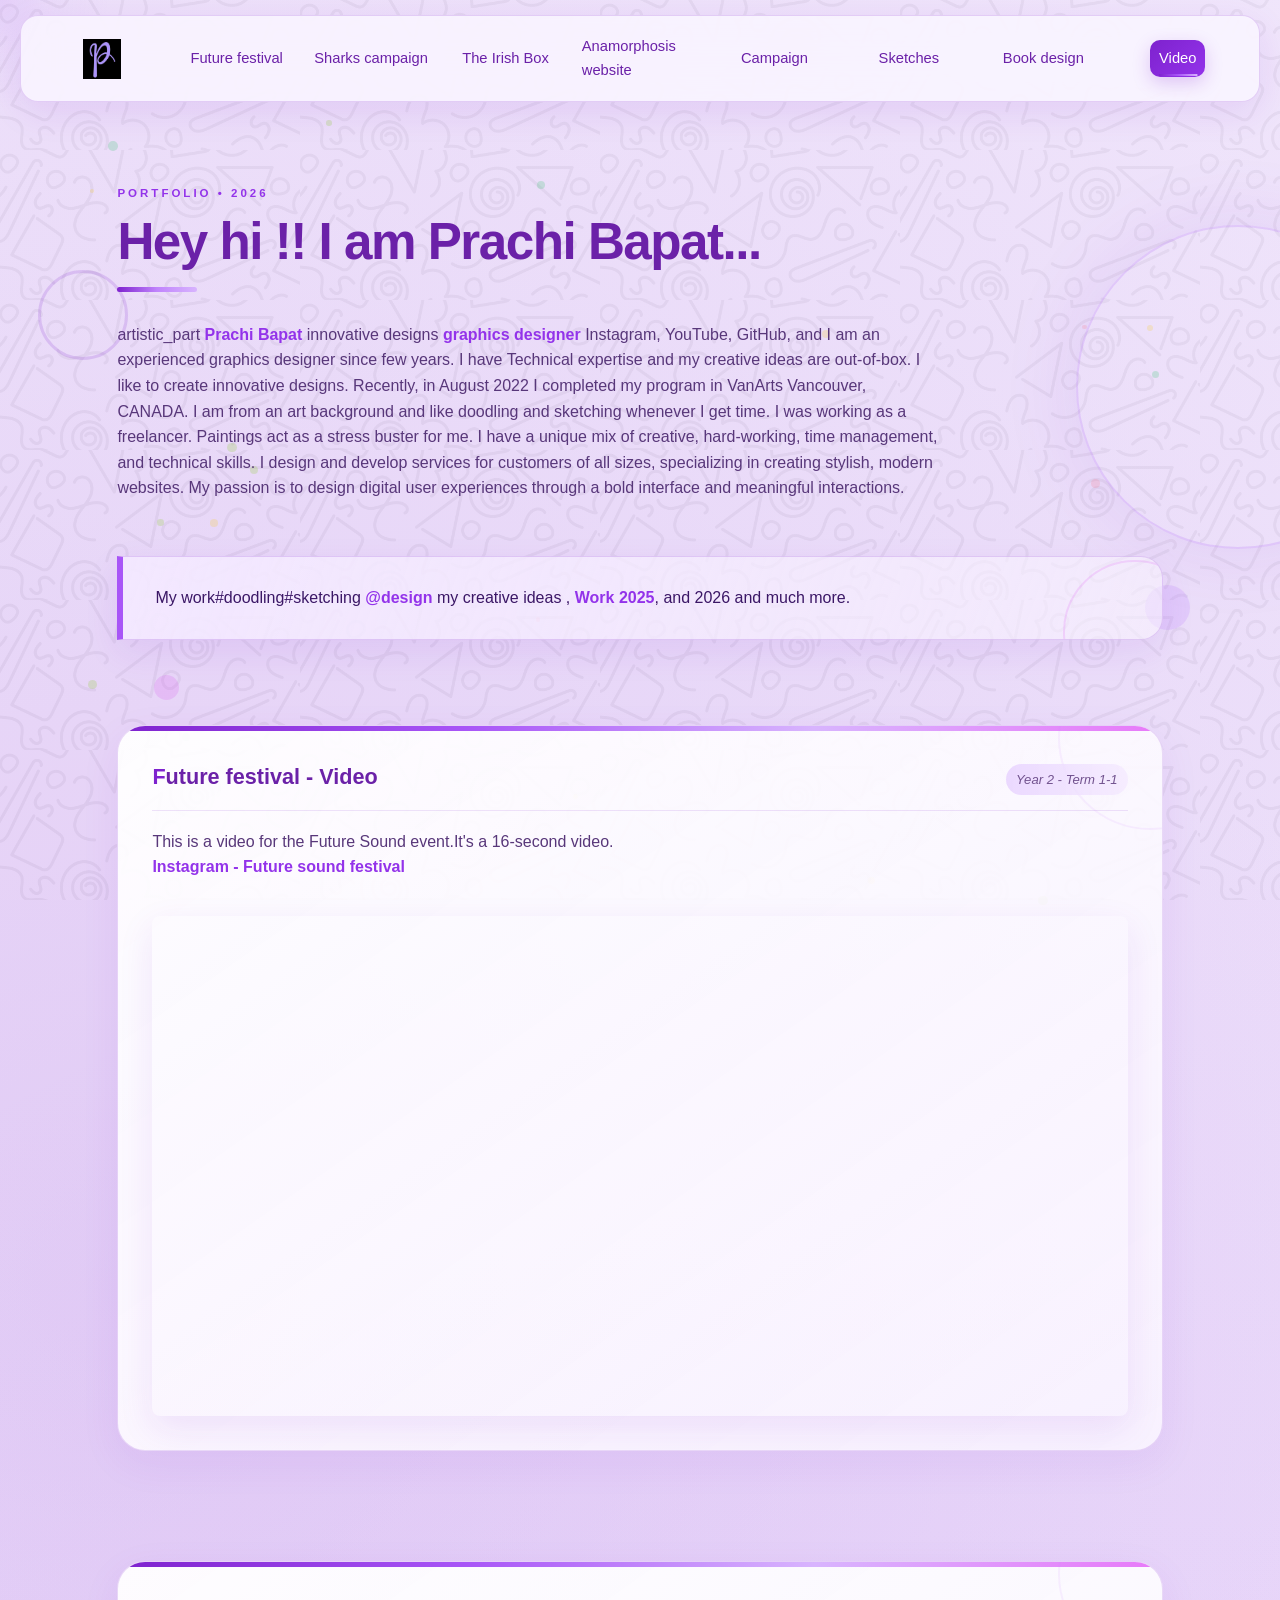
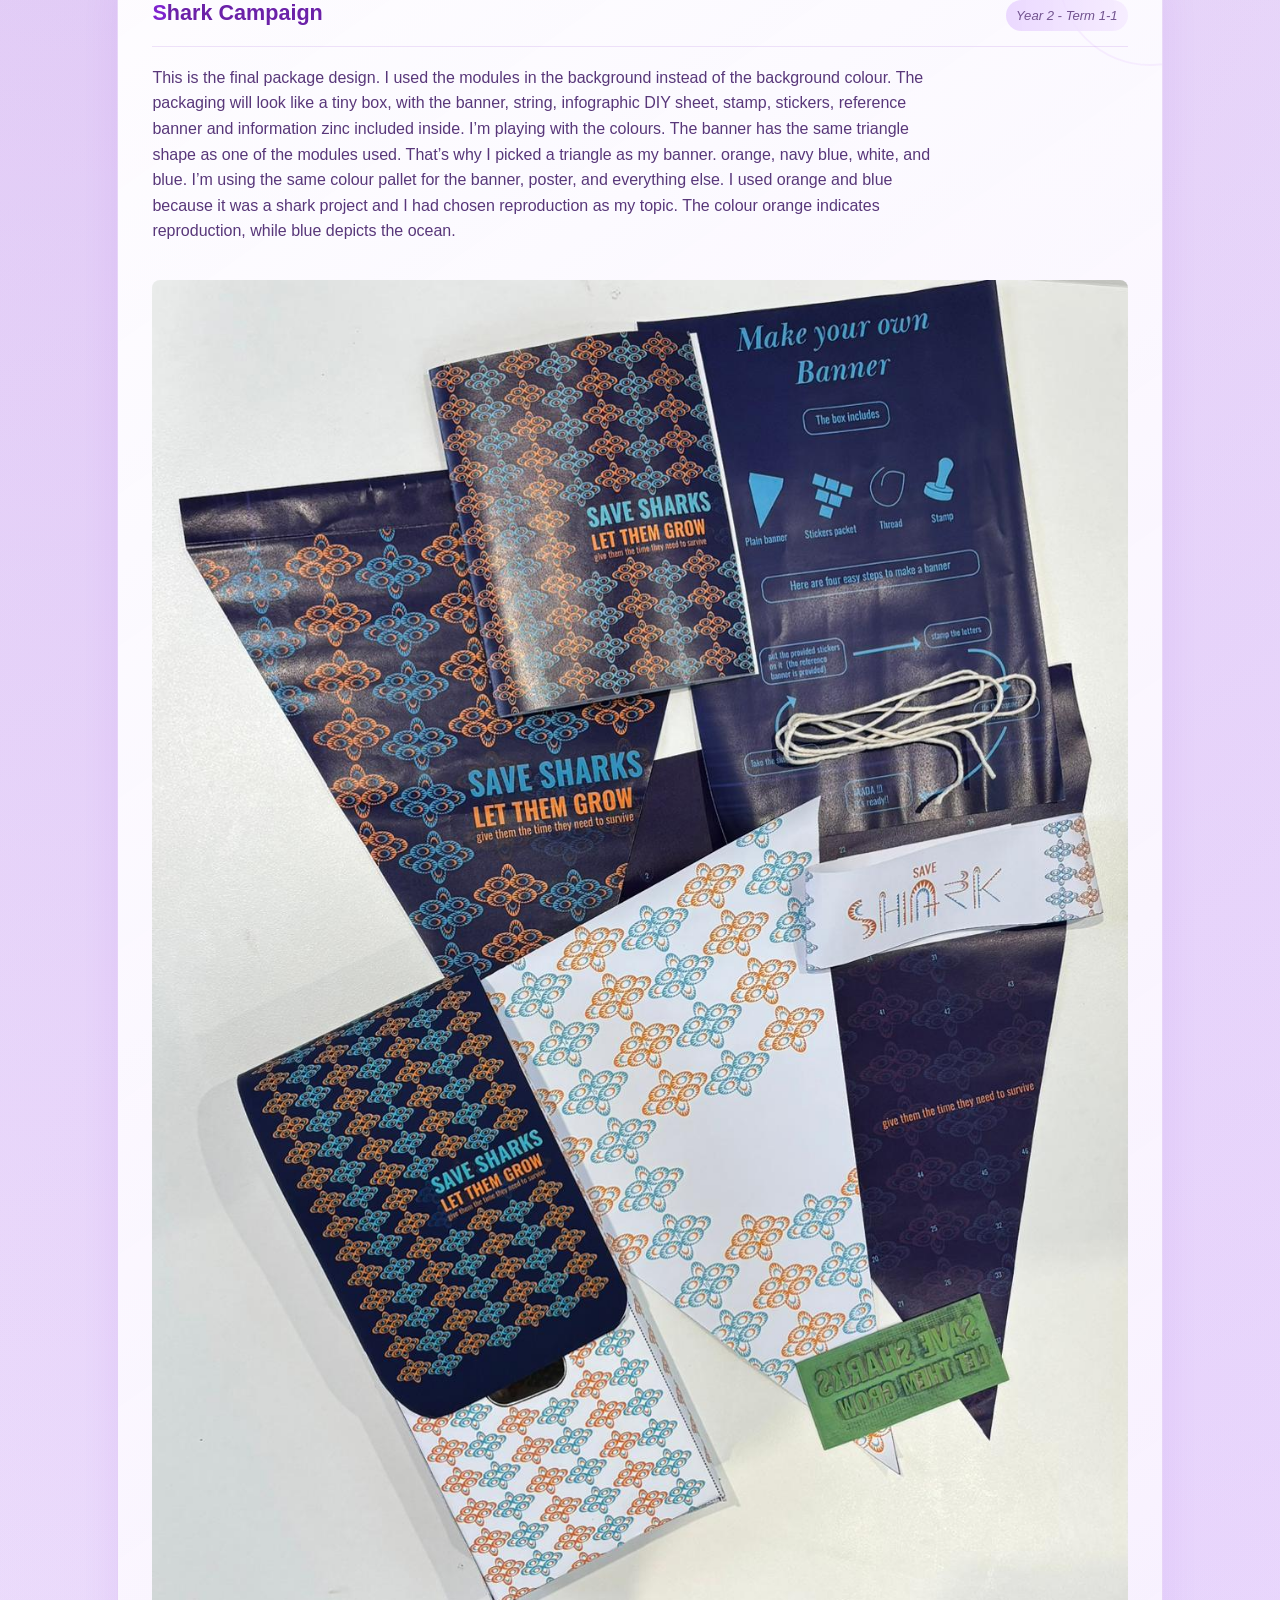
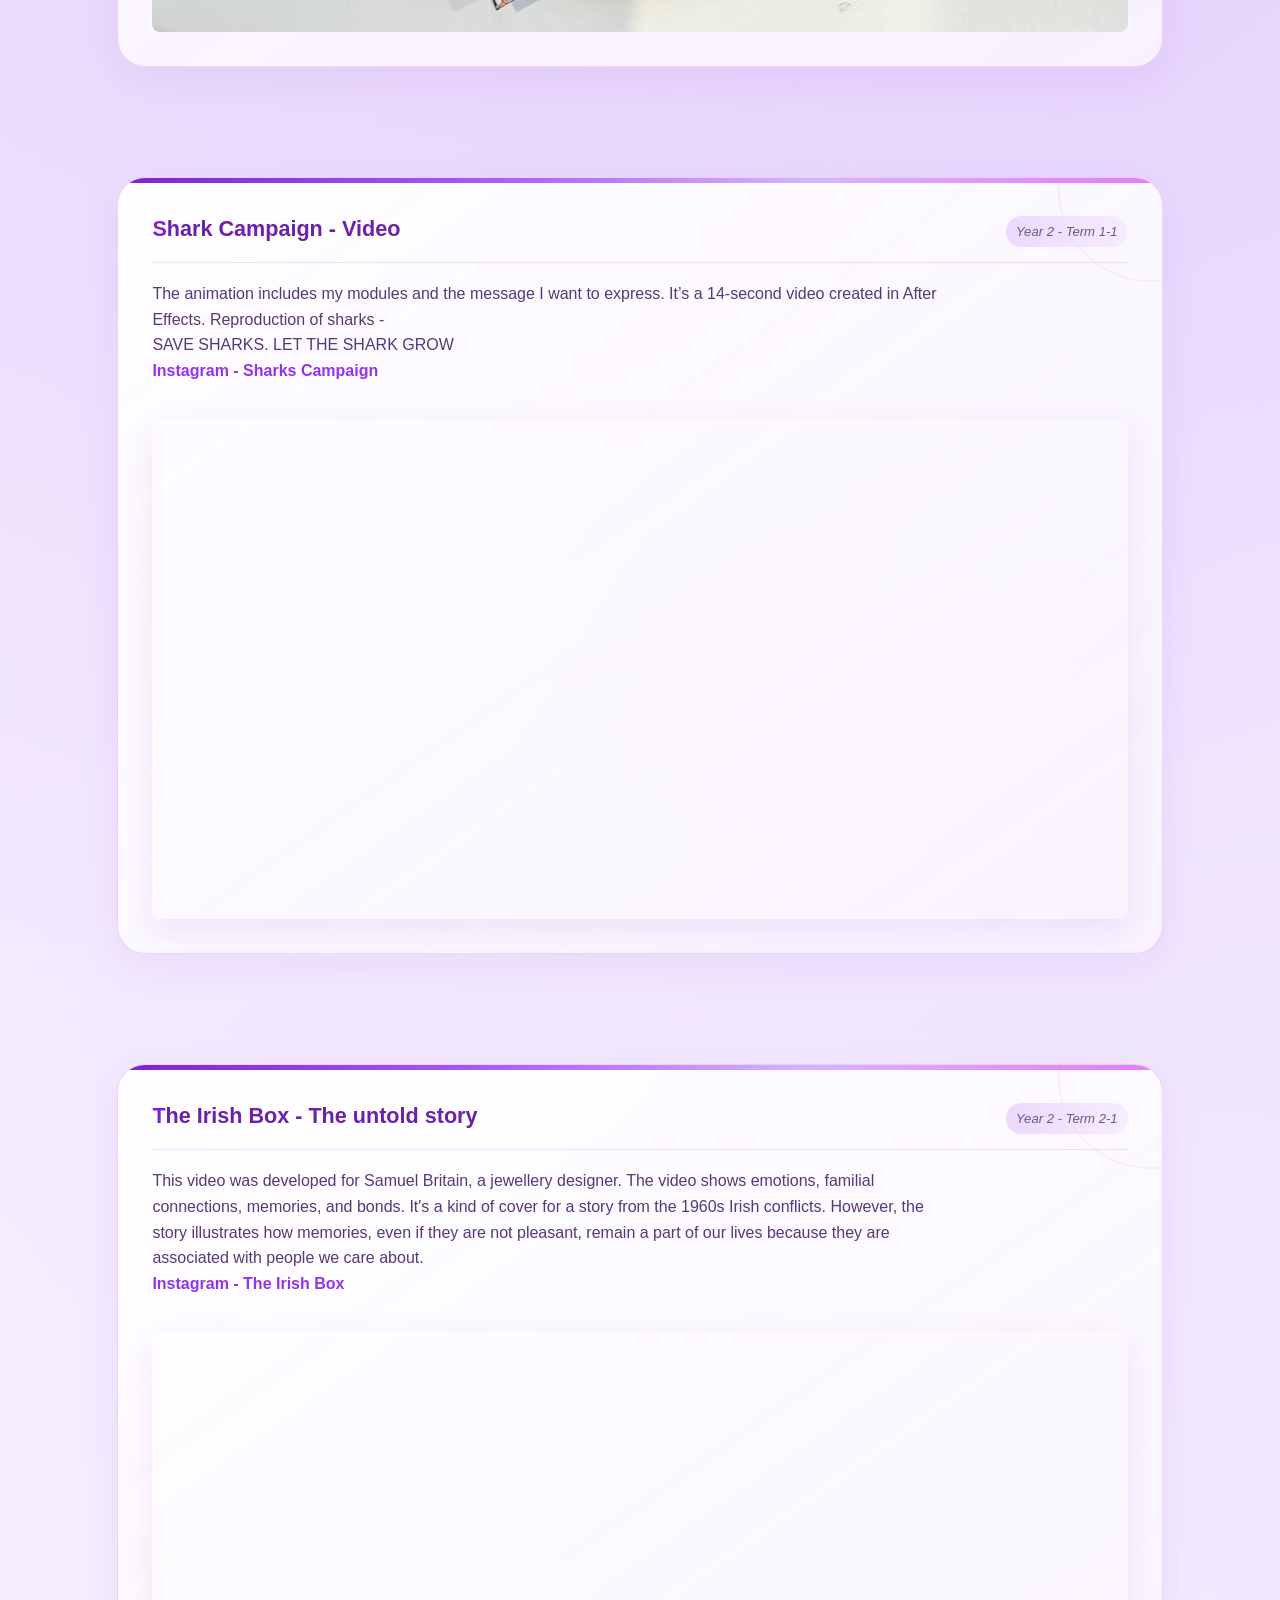
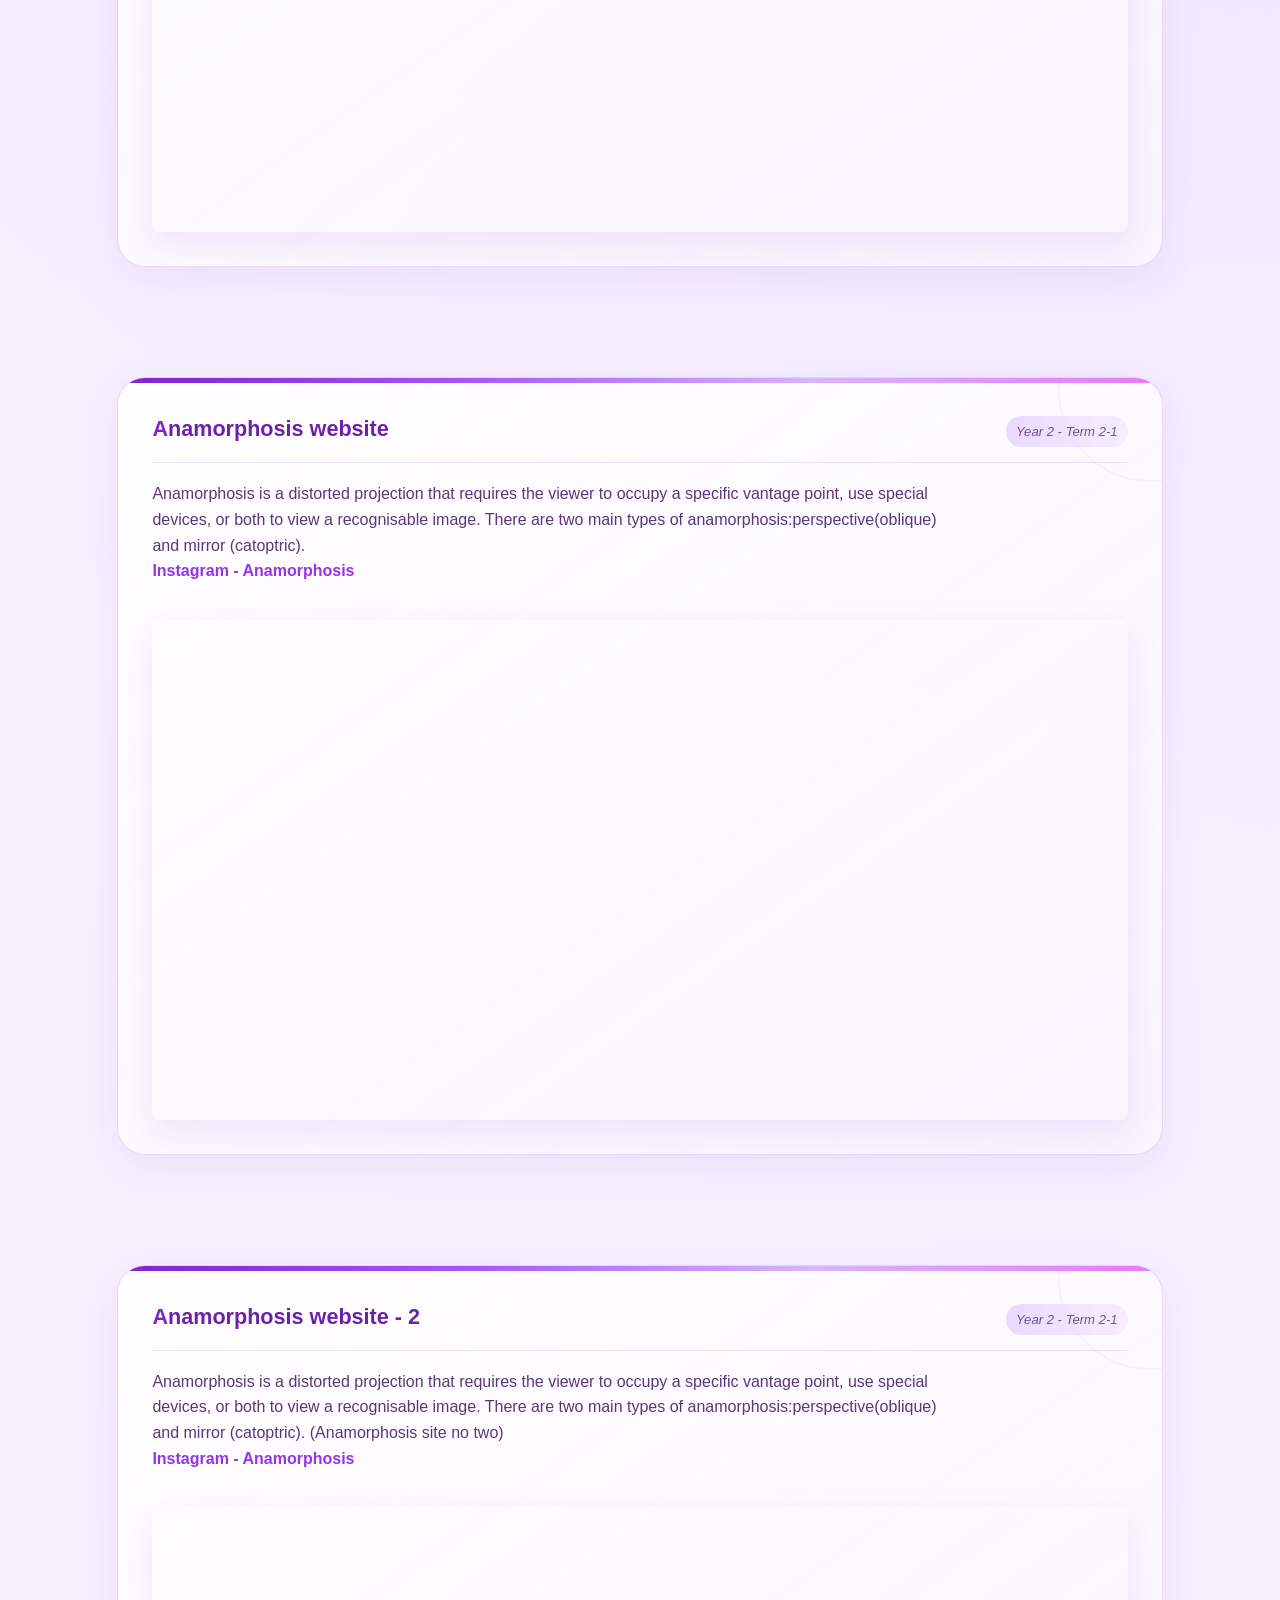
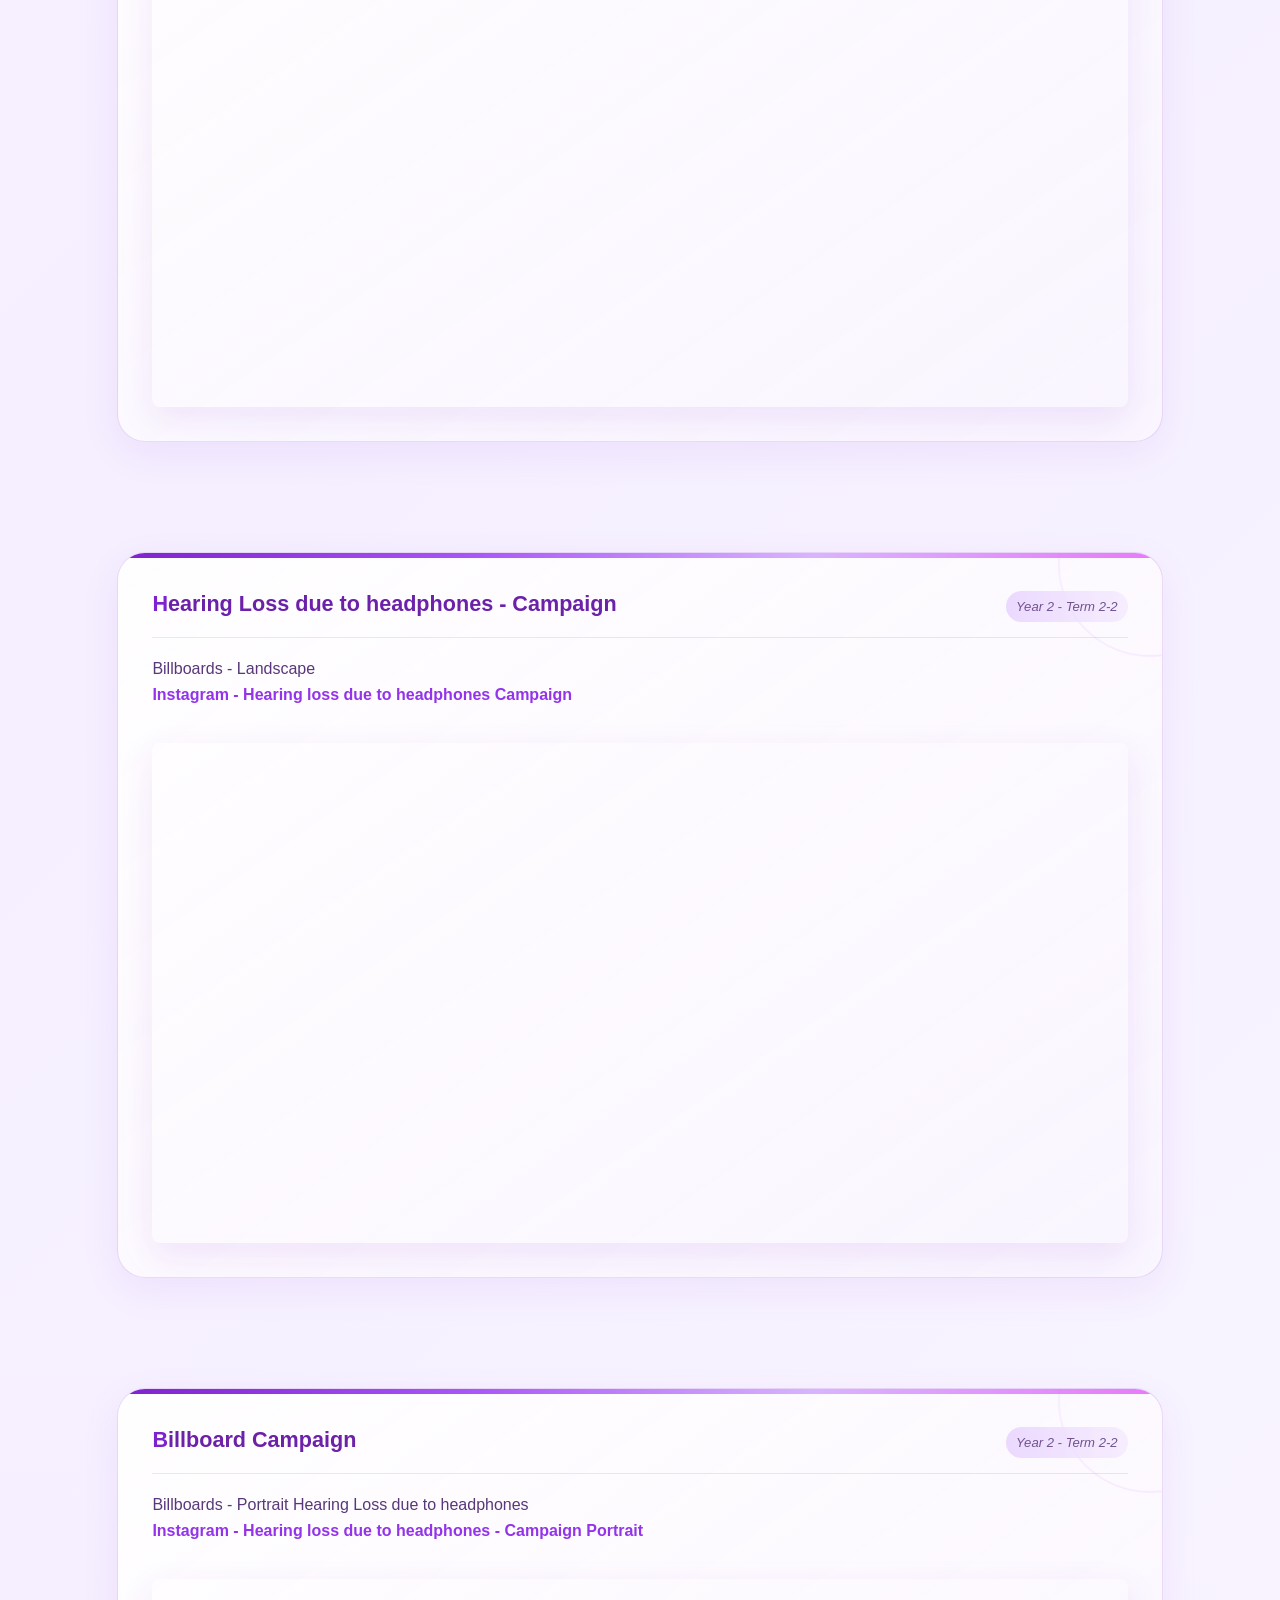
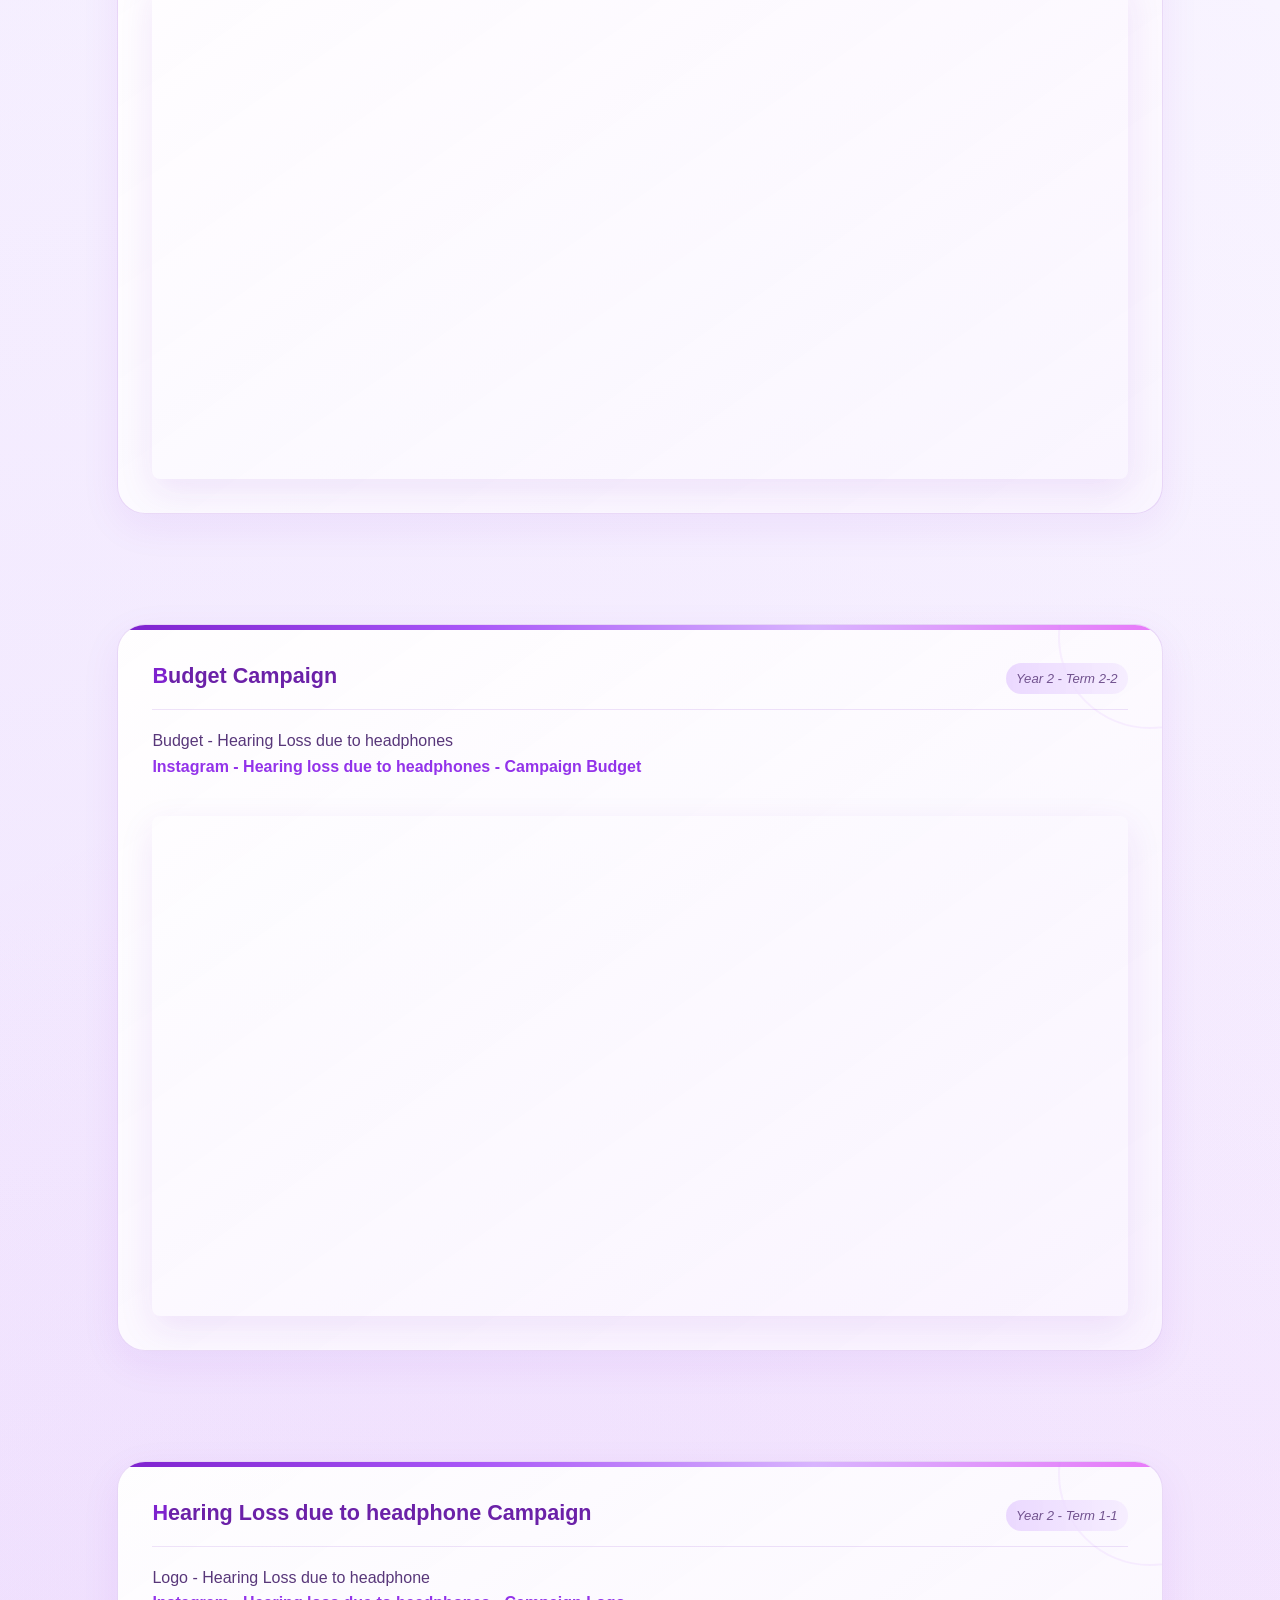
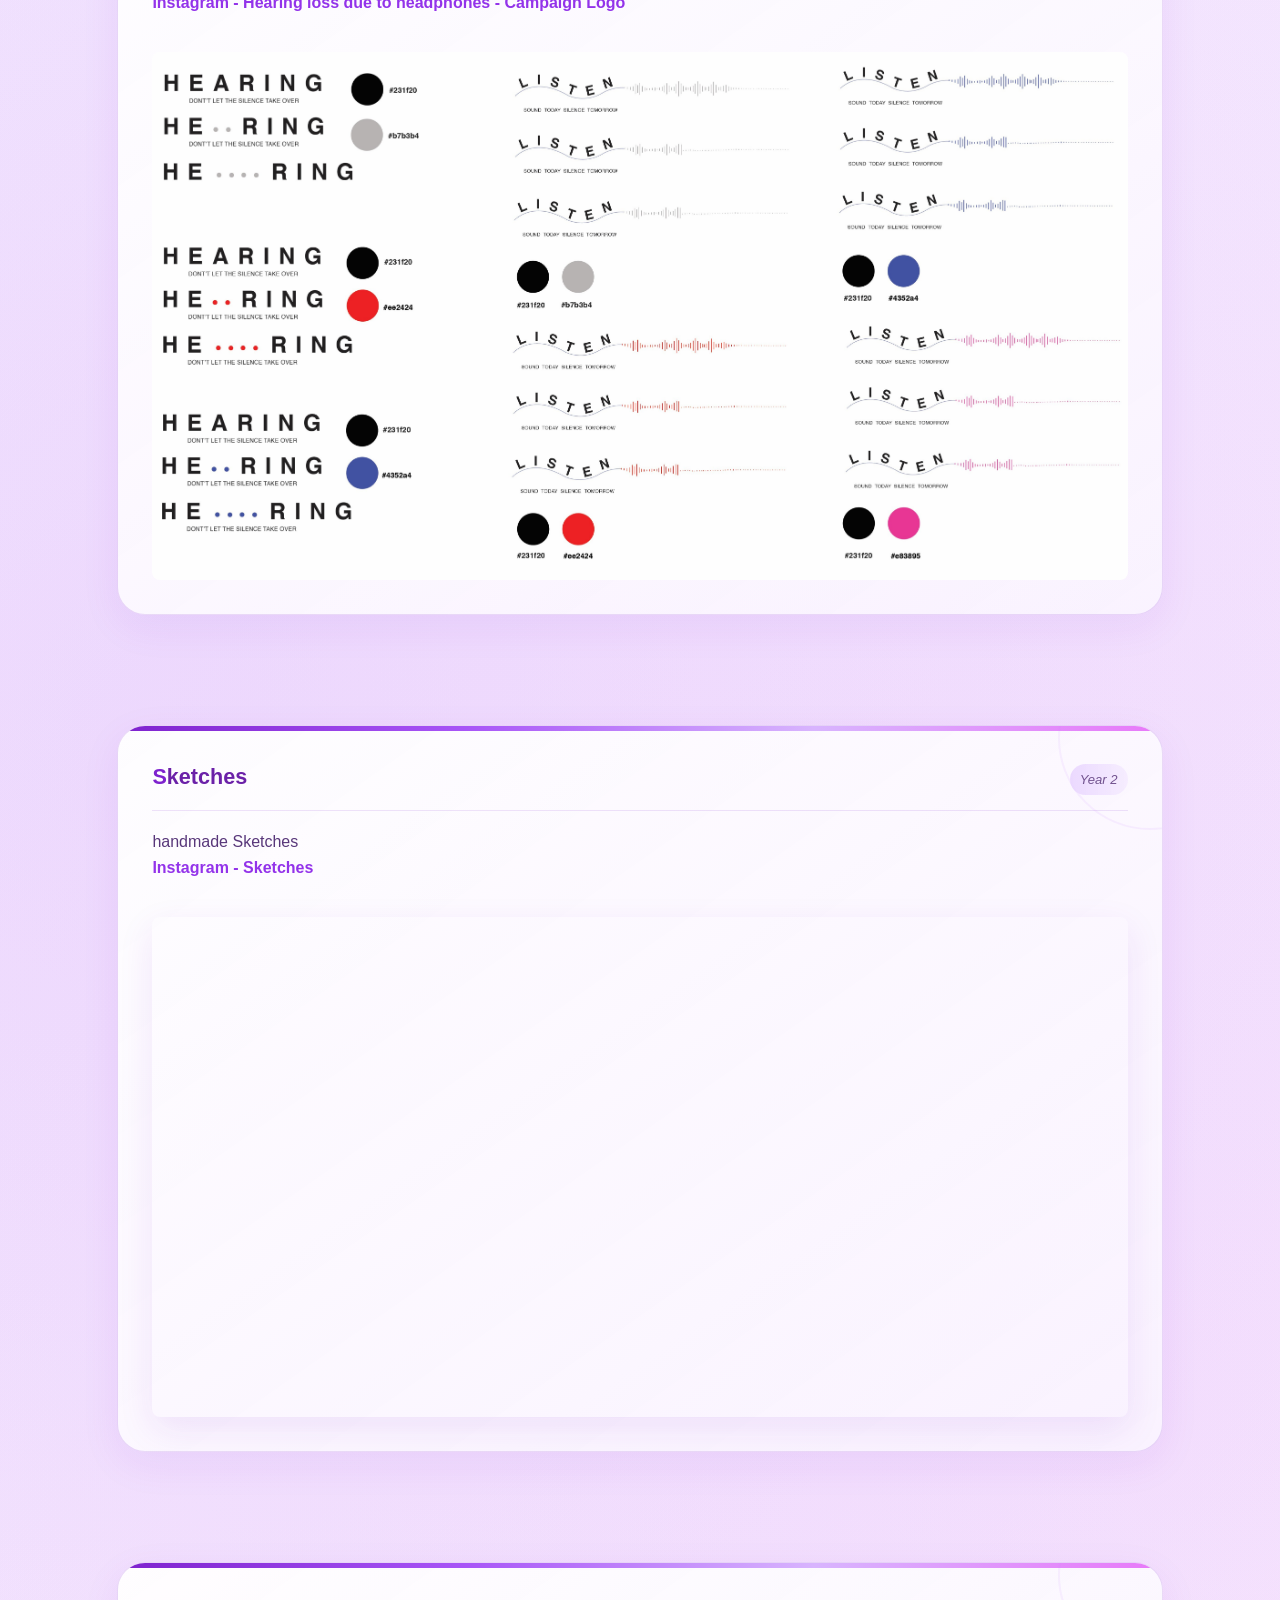
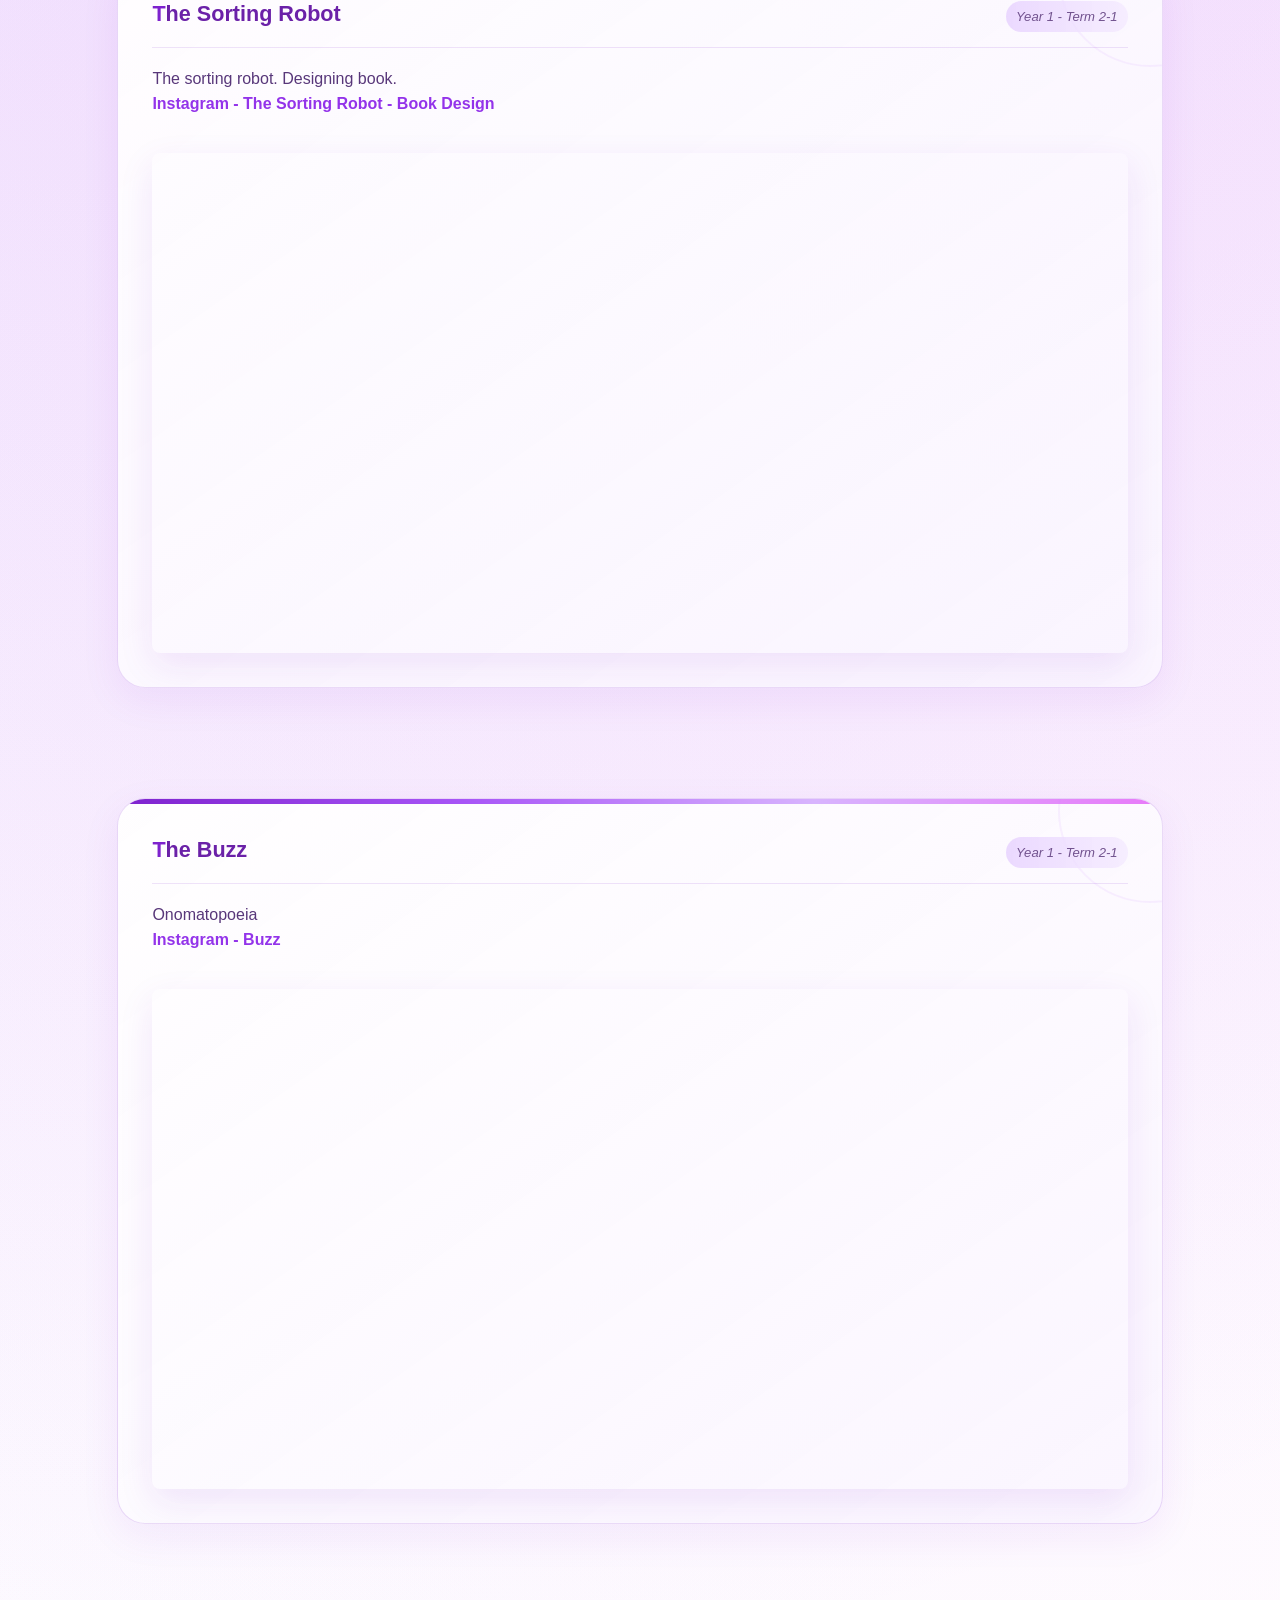
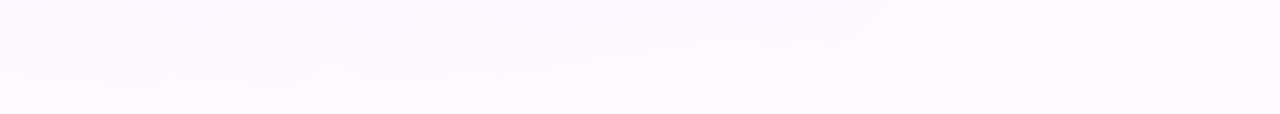
==== commit d1db9f15: "some changes" ====
--- a/index.html
+++ b/index.html
@@ -8,7 +8,7 @@
 
     <meta name="viewport" content="width=device-width, initial-scale=1.0">
 
-    <title>Prachi - Portfolio - 2026 - color option</title>
+    <title>Prachi - Portfolio - 2026 - color purple</title>
 
     <!-- Favicon -->
 
@@ -21,9 +21,1806 @@
 
 </head>
 
-<!-- <style>
-
-</style> -->
+<style>
+
+* {
+
+    margin: 0;
+
+    padding: 0;
+
+    box-sizing: border-box;
+
+}
+
+html {
+
+    scroll-behavior: smooth;
+
+}
+
+
+
+
+
+body {
+
+    font-family: "DM Sans", sans-serif;
+
+    color: #3b1766;
+
+    line-height: 1.6;
+
+    position: relative;
+
+    z-index: 0;
+
+    background:
+
+        radial-gradient(
+
+            circle at 10% 10%,
+
+            rgba(126, 34, 206, 0.20),
+
+            transparent 25%
+
+        ),
+
+        radial-gradient(
+
+            circle at 90% 25%,
+
+            rgba(192, 132, 252, 0.18),
+
+            transparent 25%
+
+        ),
+
+        radial-gradient(
+
+            circle at 15% 80%,
+
+            rgba(168, 85, 247, 0.14),
+
+            transparent 25%
+
+        ),
+
+        radial-gradient(
+
+            circle at 90% 85%,
+
+            rgba(217, 70, 239, 0.10),
+
+            transparent 22%
+
+        ),
+
+        linear-gradient(
+
+            135deg,
+
+            #fbf7ff,
+
+            #f5efff,
+
+            #ffffff
+
+        );
+
+    overflow-x: hidden;
+
+}
+
+body::before {
+
+    content: "";
+
+    position: fixed;
+
+    inset: 0;
+
+    background-image: url('assets/doodle.jpg');
+
+    background-size: 300px;
+
+    background-repeat: repeat;
+
+    opacity: 0.04;
+
+    z-index: -10;
+
+    pointer-events: none;
+
+}
+
+
+
+/* background animation */
+
+body::after {
+
+    content: "";
+
+    position: fixed;
+
+    width: 320px;
+
+    height: 320px;
+
+    right: -120px;
+
+    top: 25%;
+
+    border-radius: 50%;
+
+    border: 2px solid rgba(168, 85, 247, 0.18);
+
+    box-shadow: 0 0 80px rgba(126, 34, 206, 0.10);
+
+    z-index: -5;
+
+    pointer-events: none;
+
+    animation:
+
+        orbitFloat 9s ease-in-out infinite;
+
+}
+
+@keyframes orbitFloat {
+
+    0% {
+
+        transform: translate(0, 0) rotate(0deg);
+
+    }
+
+    25% {
+
+        transform: translate(-35px, 25px) rotate(90deg);
+
+    }
+
+    50% {
+
+        transform: translate(-10px, 60px) rotate(180deg);
+
+    }
+
+    75% {
+
+        transform: translate(35px, 20px) rotate(270deg);
+
+    }
+
+    100% {
+
+        transform: translate(0, 0) rotate(360deg);
+
+    }
+
+}
+
+/* floating circles */
+
+.animated-decoration {
+
+    position: fixed;
+
+    pointer-events: none;
+
+    z-index: -3;
+
+    border-radius: 50%;
+
+}
+
+.decoration-one {
+
+    width: 90px;
+
+    height: 90px;
+
+    left: 3%;
+
+    top: 30%;
+
+    border: 3px solid rgba(126, 34, 206, 0.16);
+
+    animation:
+
+        floatingOne 7s ease-in-out infinite;
+
+}
+
+.decoration-two {
+
+    width: 45px;
+
+    height: 45px;
+
+    right: 7%;
+
+    top: 65%;
+
+    background:
+
+        rgba(192, 132, 252, 0.22);
+
+    animation:
+
+        floatingTwo 5s ease-in-out infinite;
+
+}
+
+.decoration-three {
+
+    width: 25px;
+
+    height: 25px;
+
+    left: 12%;
+
+    top: 75%;
+
+    background: rgba(217, 70, 239, 0.18);
+
+    animation:
+
+        floatingThree 6s ease-in-out infinite;
+
+}
+
+@keyframes floatingOne {
+
+    0%, 100% {
+
+        transform:
+
+            translateY(0)
+
+            rotate(0deg);
+
+    }
+
+    50% {
+
+        transform:
+
+            translateY(-50px)
+
+            rotate(180deg);
+
+    }
+
+}
+
+@keyframes floatingTwo {
+
+    0%, 100% {
+
+        transform:
+
+            translateY(0)
+
+            scale(1);
+
+    }
+
+    50% {
+
+        transform:
+
+            translateY(40px)
+
+            scale(1.3);
+
+    }
+
+}
+
+@keyframes floatingThree {
+
+    0%, 100% {
+
+        transform:
+
+            translate(0, 0);
+
+    }
+
+    50% {
+
+        transform:
+
+            translate(35px, -45px);
+
+    }
+
+}
+
+/* mouse glow */
+
+.mouse-glow {
+
+    position: fixed; 
+
+    width: 220px;
+
+    height: 220px;
+
+    border-radius: 50%;
+
+    pointer-events: none;
+
+    z-index: -1;
+
+    background:
+
+        radial-gradient(
+
+            circle,
+
+            rgba(168, 85, 247, 0.13),
+
+            rgba(192, 132, 252, 0.05),
+
+            transparent 70%
+
+        );
+
+    transform: translate(-50%, -50%);
+
+    transition:
+
+        left 0.15s ease,
+
+        top 0.15s ease;
+
+}
+
+/* buttons - navbar */
+
+.navbar {
+
+    width: calc(100% - 40px);
+
+    max-width: 1400px;
+
+    margin: 15px auto 0;
+
+    display: grid;
+
+    grid-template-columns: repeat(9, 1fr);
+
+    align-items: center;
+
+    background: rgba(250, 245, 255, 0.88);
+
+    backdrop-filter: blur(18px);
+
+    -webkit-backdrop-filter: blur(18px);
+
+    border: 1px solid rgba(126, 34, 206, 0.18);
+
+    border-radius: 18px;
+
+    padding: 12px 14px;
+
+    position: sticky;
+
+    top: 15px;
+
+    z-index: 1000;
+
+    box-shadow: 0 10px 35px rgba(126, 34, 206, 0.10);
+
+    transition:
+
+        box-shadow 0.4s ease,
+
+        background 0.4s ease,
+
+        transform 0.4s ease;
+
+}
+
+.navbar.scrolled {
+
+    background: rgba(245, 235, 255, 0.96);
+
+    box-shadow: 0 15px 45px rgba(126, 34, 206, 0.20);
+
+}
+
+.nav-item {
+
+    display: flex;
+
+    justify-content: center;
+
+    align-items: center;
+
+}
+
+.nav-item.logo img {
+
+    height: 40px;
+
+    width: auto;
+
+    object-fit: contain;
+
+    transition:
+
+        transform 0.6s ease,
+
+        filter 0.4s ease;
+
+}
+
+.nav-item.logo img:hover {
+
+    transform:
+
+        rotate(360deg)
+
+        scale(1.1);
+
+    filter:
+
+        drop-shadow(
+
+            0 5px 10px
+
+            rgba(126, 34, 206, 0.25)
+
+        );
+
+}
+
+.nav-item a {
+
+    font-size: 0.92rem;
+
+    font-weight: 500;
+
+    color: #6b21a8;
+
+    text-decoration: none;
+
+    display: inline-block;
+
+    padding: 7px 9px;
+
+    border-radius: 10px;
+
+    position: relative;
+
+    transition:
+
+        transform 0.3s ease,
+
+        color 0.3s ease,
+
+        background 0.3s ease;
+
+}
+
+/* animation navbar */
+
+.nav-item a::after {
+
+    content: "";
+
+    position: absolute;
+
+    left: 50%;
+
+    bottom: 1px;
+
+    width: 0;
+
+    height: 2px;
+
+    border-radius: 10px;
+
+    background:
+
+        linear-gradient(
+
+            90deg,
+
+            #7e22ce,
+
+            #a855f7,
+
+            #d8b4fe
+
+        );
+
+    transform: translateX(-50%);
+
+    transition:
+
+        width 0.35s ease;
+
+}
+
+.nav-item a:hover::after,
+
+.nav-item a.active::after {
+
+    width: 70%;
+
+}
+
+.nav-item a:hover {
+
+    transform:
+
+        translateY(-3px)
+
+        scale(1.04);
+
+    color: #581c87;
+
+    background: rgba(216, 180, 254, 0.35);
+
+}
+
+.nav-item a.active {
+
+    color: #ffffff;
+
+    background:
+
+        linear-gradient(
+
+            135deg,
+
+            #7e22ce,
+
+            #9333ea
+
+        );
+
+    box-shadow:
+
+        0 6px 18px
+
+        rgba(126, 34, 206, 0.22);
+
+}
+
+/* scrollbar */
+
+.scroll-progress {
+
+    position: fixed;
+
+    top: 0;
+
+    left: 0;
+
+    height: 4px;
+
+    width: 0%;
+
+    background:
+
+        linear-gradient(
+
+            90deg,
+
+            #7e22ce,
+
+            #a855f7,
+
+            #d8b4fe,
+
+            #e879f9
+
+        );
+
+    z-index: 3000;
+
+    box-shadow:
+
+        0 0 12px
+
+        rgba(126, 34, 206, 0.45);
+
+}
+
+
+
+
+
+.container {
+
+    max-width: 1250px;
+
+    margin: 0 auto;
+
+    padding: 85px 8vw 80px;
+
+}
+
+/* main heading */
+
+h1 {
+
+    font-size: clamp(2rem, 4vw, 3.6rem);
+
+    line-height: 1.08;
+
+    font-weight: 600;
+
+    margin-bottom: 30px;
+
+    color: #6b21a8;
+
+    letter-spacing: -1.5px;
+
+    animation: headingAppear 1.2s ease forwards;
+
+}
+
+@keyframes headingAppear {
+
+    from {
+
+        opacity: 0;
+
+        transform:
+
+            translateY(30px);
+
+    }
+
+    to {
+
+        opacity: 1;
+
+        transform:
+
+            translateY(0);
+
+    }
+
+}
+
+h1::before {
+
+    content: "PORTFOLIO • 2026";
+
+    display: block;
+
+    font-size: 0.72rem;
+
+    letter-spacing: 3px;
+
+    font-weight: 600;
+
+    color: #9333ea;
+
+    margin-bottom: 14px;
+
+    animation: letterAppear 1.5s ease forwards;
+
+}
+
+@keyframes letterAppear {
+
+    from {
+
+        opacity: 0;
+
+        letter-spacing: 10px;
+
+    }
+
+    to {
+
+        opacity: 1;
+
+        letter-spacing: 3px;
+
+    }
+
+}
+
+h1::after {
+
+    content: "";
+
+    display: block;
+
+    width: 80px;
+
+    height: 5px;
+
+    margin-top: 18px;
+
+    border-radius: 20px;
+
+    background:
+
+        linear-gradient(
+
+            90deg,
+
+            #7e22ce,
+
+            #c084fc,
+
+            #d8b4fe
+
+        );
+
+    animation: headingLine 3s ease-in-out infinite;
+
+}
+
+@keyframes headingLine {
+
+    0%, 100% {
+
+        width: 80px;
+
+    }
+
+    50% {
+
+        width: 170px;
+
+    }
+
+}
+
+/* h2 text */
+
+h2 {
+
+    color: #6b21a8;
+
+}
+
+p {
+
+    font-size: 1rem;
+
+    font-weight: 400;
+
+}
+
+.intro {
+
+    max-width: 820px;
+
+    margin-bottom: 55px;
+
+    font-size: 1.05rem;
+
+    color: #58377a;
+
+    animation:
+
+        textReveal 1.5s ease 0.2s both;
+
+}
+
+@keyframes textReveal {
+
+    from {
+
+        opacity: 0;
+
+        transform:
+
+            translateY(25px);
+
+    }
+
+    to {
+
+        opacity: 1;
+
+        transform:
+
+            translateY(0);
+
+    }
+
+}
+
+strong {
+
+    font-weight: 600;
+
+    color: #9333ea;
+
+}
+
+a {
+
+    color: inherit;
+
+    text-decoration: none;
+
+}
+
+a:hover {
+
+    text-decoration: underline;
+
+}
+
+/* =========================================================
+
+   FEATURED SECTION
+
+   ========================================================= */
+
+.featured {
+
+    margin:
+
+        30px 0 85px;
+
+    padding:
+
+        28px 32px;
+
+    border:
+
+        1px solid rgba(126, 34, 206, 0.18);
+
+    border-left:
+
+        6px solid #a855f7;
+
+    border-radius:
+
+        0 22px 22px 0;
+
+    background:
+
+        linear-gradient(
+
+            110deg,
+
+            rgba(243, 232, 255, 0.95),
+
+            rgba(250, 245, 255, 0.55)
+
+        );
+
+    box-shadow:
+
+        0 12px 35px
+
+        rgba(126, 34, 206, 0.09);
+
+    position: relative;
+
+    overflow: hidden;
+
+    transition:
+
+        transform 0.5s ease,
+
+        box-shadow 0.5s ease;
+
+}
+
+.featured:hover {
+
+    transform: translateX(10px);
+
+    box-shadow:
+
+        0 20px 50px
+
+        rgba(126, 34, 206, 0.16);
+
+}
+
+.featured::after {
+
+    content: "";
+
+    position: absolute;
+
+    width: 140px;
+
+    height: 140px;
+
+    right: -45px;
+
+    bottom: -65px;
+
+    border-radius: 50%;
+
+    border:
+
+        2px solid
+
+        rgba(217, 70, 239, 0.16);
+
+    animation:
+
+        featuredCircle 5s ease-in-out infinite;
+
+}
+
+@keyframes featuredCircle {
+
+    0%, 100% {
+
+        transform:
+
+            rotate(0deg)
+
+            scale(1);
+
+    }
+
+    50% {
+
+        transform:
+
+            rotate(180deg)
+
+            scale(1.25);
+
+    }
+
+}
+
+/* project */
+
+.project {
+
+    margin-top: 65px;
+
+    display: flex;
+
+    flex-direction: column;
+
+    margin-bottom: 110px;
+
+    padding: 34px;
+
+    border-radius: 28px;
+
+    background:
+
+        linear-gradient(
+
+            145deg,
+
+            rgba(255, 255, 255, 0.94),
+
+            rgba(250, 245, 255, 0.88)
+
+        );
+
+    border:
+
+        1px solid
+
+        rgba(126, 34, 206, 0.16);
+
+    box-shadow:
+
+        0 12px 40px
+
+        rgba(126, 34, 206, 0.07);
+
+    position: relative;
+
+    overflow: hidden;
+
+    opacity: 0;
+
+    transform:
+
+        translateY(70px)
+
+        scale(0.97);
+
+    transition:
+
+        opacity 0.9s ease,
+
+        transform 0.9s ease,
+
+        box-shadow 0.5s ease,
+
+        border-color 0.4s ease;
+
+}
+
+.project.visible {
+
+    opacity: 1;
+
+    transform:
+
+        translateY(0)
+
+        scale(1);
+
+}
+
+/* colorlines - animation */
+
+.project::before {
+
+    content: "";
+
+    position: absolute;
+
+    left: 0;
+
+    top: 0;
+
+    width: 0%;
+
+    height: 5px;
+
+    background:
+
+        linear-gradient(
+
+            90deg,
+
+            #7e22ce,
+
+            #a855f7,
+
+            #d8b4fe,
+
+            #e879f9
+
+        );
+
+    transition:
+
+        width 1.2s ease;
+
+}
+
+.project.visible::before {
+
+    width: 100%;
+
+}
+
+/* rotating circles - animation */
+
+.project::after {
+
+    content: "";
+
+    position: absolute;
+
+    width: 180px;
+
+    height: 180px;
+
+    border-radius: 50%;
+
+    border:
+
+        2px solid
+
+        rgba(192, 132, 252, 0.10);
+
+    right: -80px;
+
+    top: -80px;
+
+    pointer-events: none;
+
+    transition:
+
+        transform 0.7s ease;
+
+}
+
+.project:hover::after {
+
+    transform:
+
+        scale(1.5)
+
+        rotate(60deg);
+
+}
+
+.project:hover {
+
+    transform:
+
+        translateY(-10px)
+
+        scale(1.01);
+
+    box-shadow:
+
+        0 28px 70px
+
+        rgba(126, 34, 206, 0.17);
+
+    border-color:
+
+        rgba(126, 34, 206, 0.35);
+
+}
+
+/* header */
+
+.project-header {
+
+    display: flex;
+
+    justify-content: space-between;
+
+    align-items: baseline;
+
+    gap: 25px;
+
+    margin-bottom: 18px;
+
+    padding-bottom: 15px;
+
+    border-bottom:
+
+        1px solid
+
+        rgba(126, 34, 206, 0.12);
+
+    position: relative;
+
+    z-index: 2;
+
+}
+
+.project-title {
+
+    font-size: 1.35rem;
+
+    font-weight: 600;
+
+    color: #6b21a8;
+
+    transition:
+
+        color 0.35s ease,
+
+        transform 0.35s ease,
+
+        letter-spacing 0.35s ease;
+
+}
+
+.project-title::first-letter {
+
+    color: #7e22ce;
+
+}
+
+.project:hover .project-title {
+
+    color: #7e22ce;
+
+    transform: translateX(7px);
+
+    letter-spacing: 0.2px;
+
+}
+
+.project-tag {
+
+    font-size: 0.82rem;
+
+    color: #72538f;
+
+    font-style: italic;
+
+    white-space: nowrap;
+
+    padding: 5px 10px;
+
+    border-radius: 20px;
+
+    background:
+
+        linear-gradient(
+
+            90deg,
+
+            rgba(233, 213, 255, 0.9),
+
+            rgba(243, 232, 255, 0.7)
+
+        );
+
+    transition:
+
+        transform 0.35s ease;
+
+}
+
+.project:hover .project-tag {
+
+    transform:
+
+        translateX(-5px)
+
+        rotate(-2deg);
+
+}
+
+/* text */
+
+.project-description {
+
+    font-size: 1rem;
+
+    margin-bottom: 18px;
+
+    max-width: 800px;
+
+    color: #58377a;
+
+    position: relative;
+
+    z-index: 2;
+
+}
+
+.project-description a {
+
+    color: #9333ea;
+
+    font-weight: 500;
+
+    transition:
+
+        color 0.3s ease,
+
+        padding-left 0.3s ease;
+
+}
+
+.project-description a:hover {
+
+    color: #c026d3;
+
+    padding-left: 5px;
+
+}
+
+/* images */
+
+.project-images {
+
+    width: 100%;
+
+    display: flex;
+
+    gap: 30px;
+
+    flex-wrap: wrap;
+
+    margin-top: 18px;
+
+    position: relative;
+
+    z-index: 2;
+
+}
+
+.project-image {
+
+    max-width: 100%;
+
+    height: auto;
+
+    border-radius: 16px;
+
+    transition:
+
+        transform 0.6s ease,
+
+        box-shadow 0.6s ease,
+
+        filter 0.6s ease;
+
+}
+
+.project-image.device {
+
+    width: 100%;
+
+}
+
+/* image - animation */
+
+.project-images img.project-image {
+
+    position: relative;
+
+}
+
+.project-images img.project-image:hover {
+
+    transform:
+
+        scale(1.025);
+
+    box-shadow:
+
+        0 25px 55px
+
+        rgba(126, 34, 206, 0.22);
+
+    filter:
+
+        saturate(1.12)
+
+        brightness(1.02);
+
+}
+
+/* video - animation */
+
+.project-images iframe {
+
+    box-shadow:
+
+        0 12px 35px
+
+        rgba(126, 34, 206, 0.10);
+
+    transition:
+
+        transform 0.6s ease,
+
+        box-shadow 0.6s ease,
+
+        filter 0.6s ease;
+
+}
+
+.project-images iframe:hover {
+
+    transform:
+
+        scale(1.012)
+
+        translateY(-6px);
+
+    box-shadow:
+
+        0 25px 60px
+
+        rgba(126, 34, 206, 0.22);
+
+    filter:
+
+        saturate(1.08);
+
+}
+
+/* image */
+
+.project-images img {
+
+    overflow: hidden;
+
+}
+
+.project-images img::after {
+
+    content: "";
+
+    position: absolute;
+
+}
+
+/* back to top button */
+
+.back-to-top {
+
+    position: fixed;
+
+    right: 25px;
+
+    bottom: 25px;
+
+    width: 50px;
+
+    height: 50px;
+
+    border: none;
+
+    border-radius: 50%;
+
+    background:
+
+        linear-gradient(
+
+            135deg,
+
+            #7e22ce,
+
+            #a855f7
+
+        );
+
+    color: white;
+
+    font-size: 21px;
+
+    cursor: pointer;
+
+    opacity: 0;
+
+    visibility: hidden;
+
+    transform:
+
+        translateY(25px)
+
+        rotate(-45deg);
+
+    transition:
+
+        opacity 0.4s ease,
+
+        visibility 0.4s ease,
+
+        transform 0.4s ease,
+
+        box-shadow 0.4s ease;
+
+    z-index: 1500;
+
+    box-shadow:
+
+        0 8px 25px
+
+        rgba(126, 34, 206, 0.25);
+
+}
+
+/* CSS LIGHT BULB */
+
+.back-to-top::before {
+
+    content: "";
+
+    position: absolute;
+
+    width: 16px;
+
+    height: 21px;
+
+    background: #ffffff;
+
+    border-radius: 50% 50% 45% 45%;
+
+    left: 50%;
+
+    top: 9px;
+
+    transform: translateX(-50%);
+
+    box-shadow:
+
+        0 0 8px
+
+        rgba(255, 255, 255, 0.6);
+
+}
+
+.back-to-top::after {
+
+    content: "";
+
+    position: absolute;
+
+    width: 10px;
+
+    height: 7px;
+
+    border: 3px solid #ffffff;
+
+    border-top: none;
+
+    border-radius: 0 0 4px 4px;
+
+    left: 50%;
+
+    top: 29px;
+
+    transform: translateX(-50%);
+
+}
+
+.back-to-top.show {
+
+    opacity: 1;
+
+    visibility: visible;
+
+    transform:
+
+        translateY(0)
+
+        rotate(0deg);
+
+}
+
+.back-to-top:hover {
+
+    transform:
+
+        translateY(-7px)
+
+        rotate(360deg)
+
+        scale(1.1);
+
+    box-shadow:
+
+        0 15px 35px
+
+        rgba(126, 34, 206, 0.35);
+
+}
+
+/* resposive - mobile */
+
+@media (max-width: 900px) {
+
+    .navbar {
+
+        grid-template-columns:
+
+            repeat(3, 1fr);
+
+        gap: 8px;
+
+    }
+
+    .nav-item.logo {
+
+        grid-column:
+
+            1 / -1;
+
+    }
+
+    .container {
+
+        padding:
+
+            65px 25px;
+
+    }
+
+}
+
+@media (max-width: 768px) {
+
+    .navbar {
+
+        width:
+
+            calc(100% - 20px);
+
+        margin-top:
+
+            10px;
+
+        grid-template-columns:
+
+            1fr 1fr;
+
+        gap: 8px;
+
+        padding: 14px;
+
+        border-radius: 16px;
+
+        top: 10px;
+
+    }
+
+    .nav-item.logo {
+
+        grid-column:
+
+            1 / -1;
+
+    }
+
+    .container {
+
+        padding:
+
+            50px 20px;
+
+    }
+
+    h1 {
+
+        font-size:
+
+            2rem;
+
+    }
+
+    .intro {
+
+        font-size:
+
+            1rem;
+
+    }
+
+    .featured {
+
+        padding:
+
+            22px;
+
+        margin-bottom:
+
+            55px;
+
+    }
+
+    .project {
+
+        padding:
+
+            20px;
+
+        margin-bottom:
+
+            75px;
+
+        border-radius:
+
+            20px;
+
+    }
+
+    .project-header {
+
+        flex-direction:
+
+            column;
+
+        align-items:
+
+            flex-start;
+
+        gap:
+
+            10px;
+
+    }
+
+    .project-tag {
+
+        white-space:
+
+            normal;
+
+    }
+
+}
+
+@media (max-width: 480px) {
+
+    .navbar {
+
+        grid-template-columns:
+
+            1fr;
+
+    }
+
+    .nav-item.logo {
+
+        grid-column:
+
+            auto;
+
+    }
+
+    .nav-item a {
+
+        font-size:
+
+            0.9rem;
+
+    }
+
+    .container {
+
+        padding:
+
+            45px 15px;
+
+    }
+
+    .project {
+
+        padding:
+
+            17px;
+
+    }
+
+    .back-to-top {
+
+        right:
+
+            15px;
+
+        bottom:
+
+            15px;
+
+    }
+
+}
+
+/* =========================================================
+
+   REDUCE MOTION FOR ACCESSIBILITY
+
+   ========================================================= */
+
+@media (prefers-reduced-motion: reduce) {
+
+    *,
+
+    *::before,
+
+    *::after {
+
+        animation-duration:
+
+            0.01ms !important;
+
+        animation-iteration-count:
+
+            1 !important;
+
+        transition-duration:
+
+            0.01ms !important;
+
+        scroll-behavior:
+
+            auto !important;
+
+    }
+
+}
+</style>
 
 <body>
 
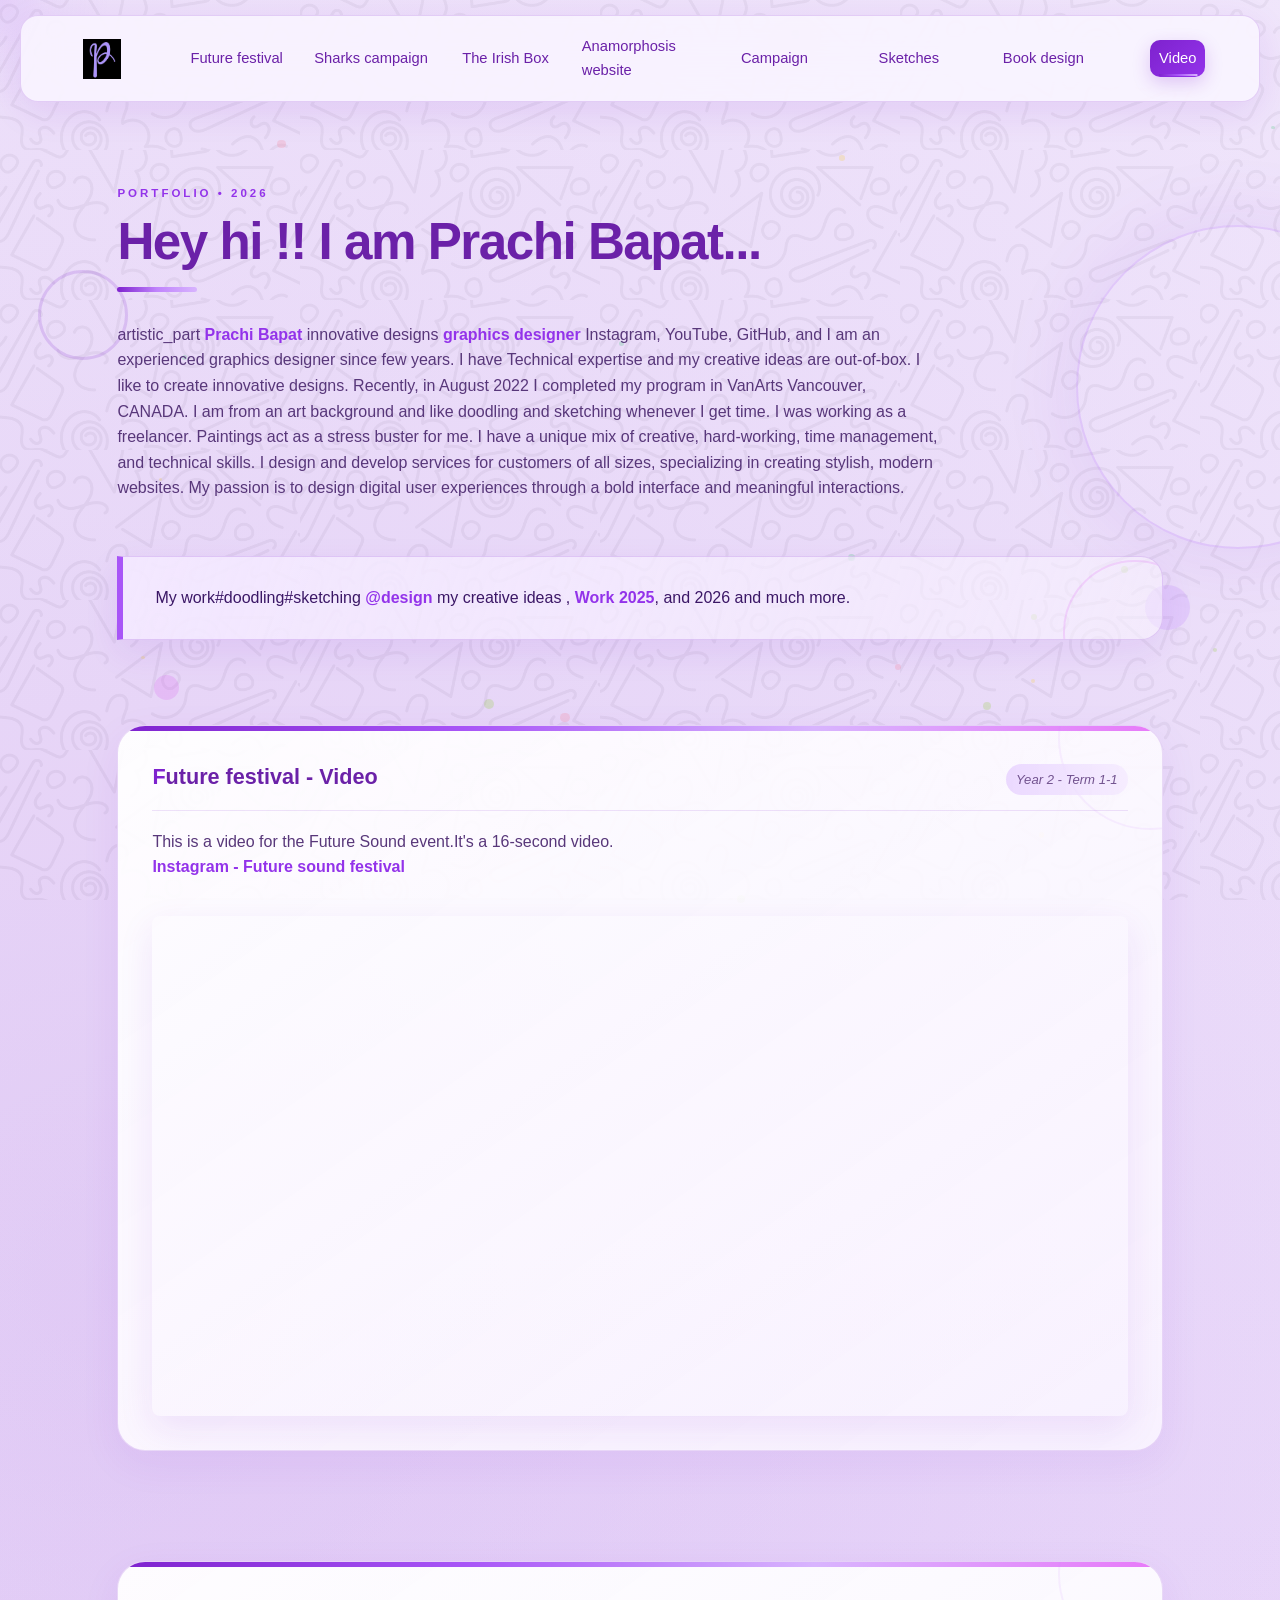
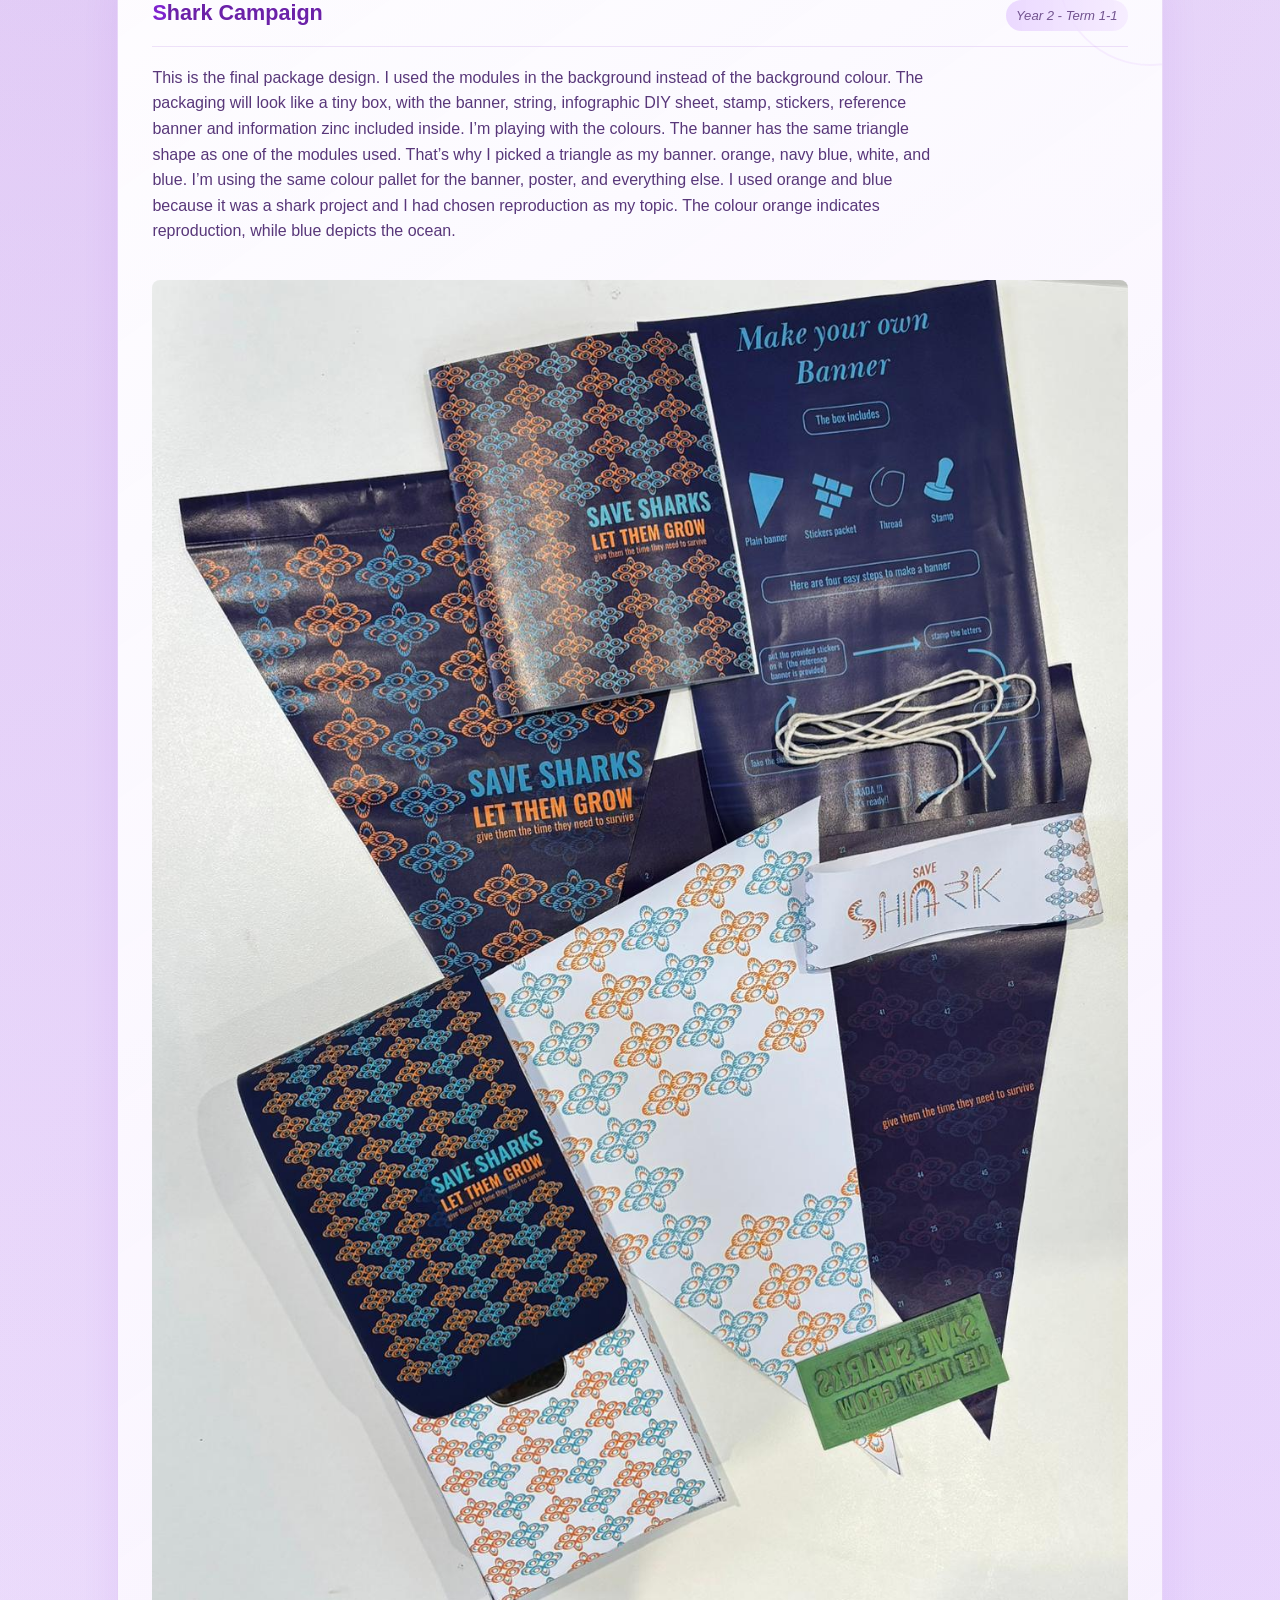
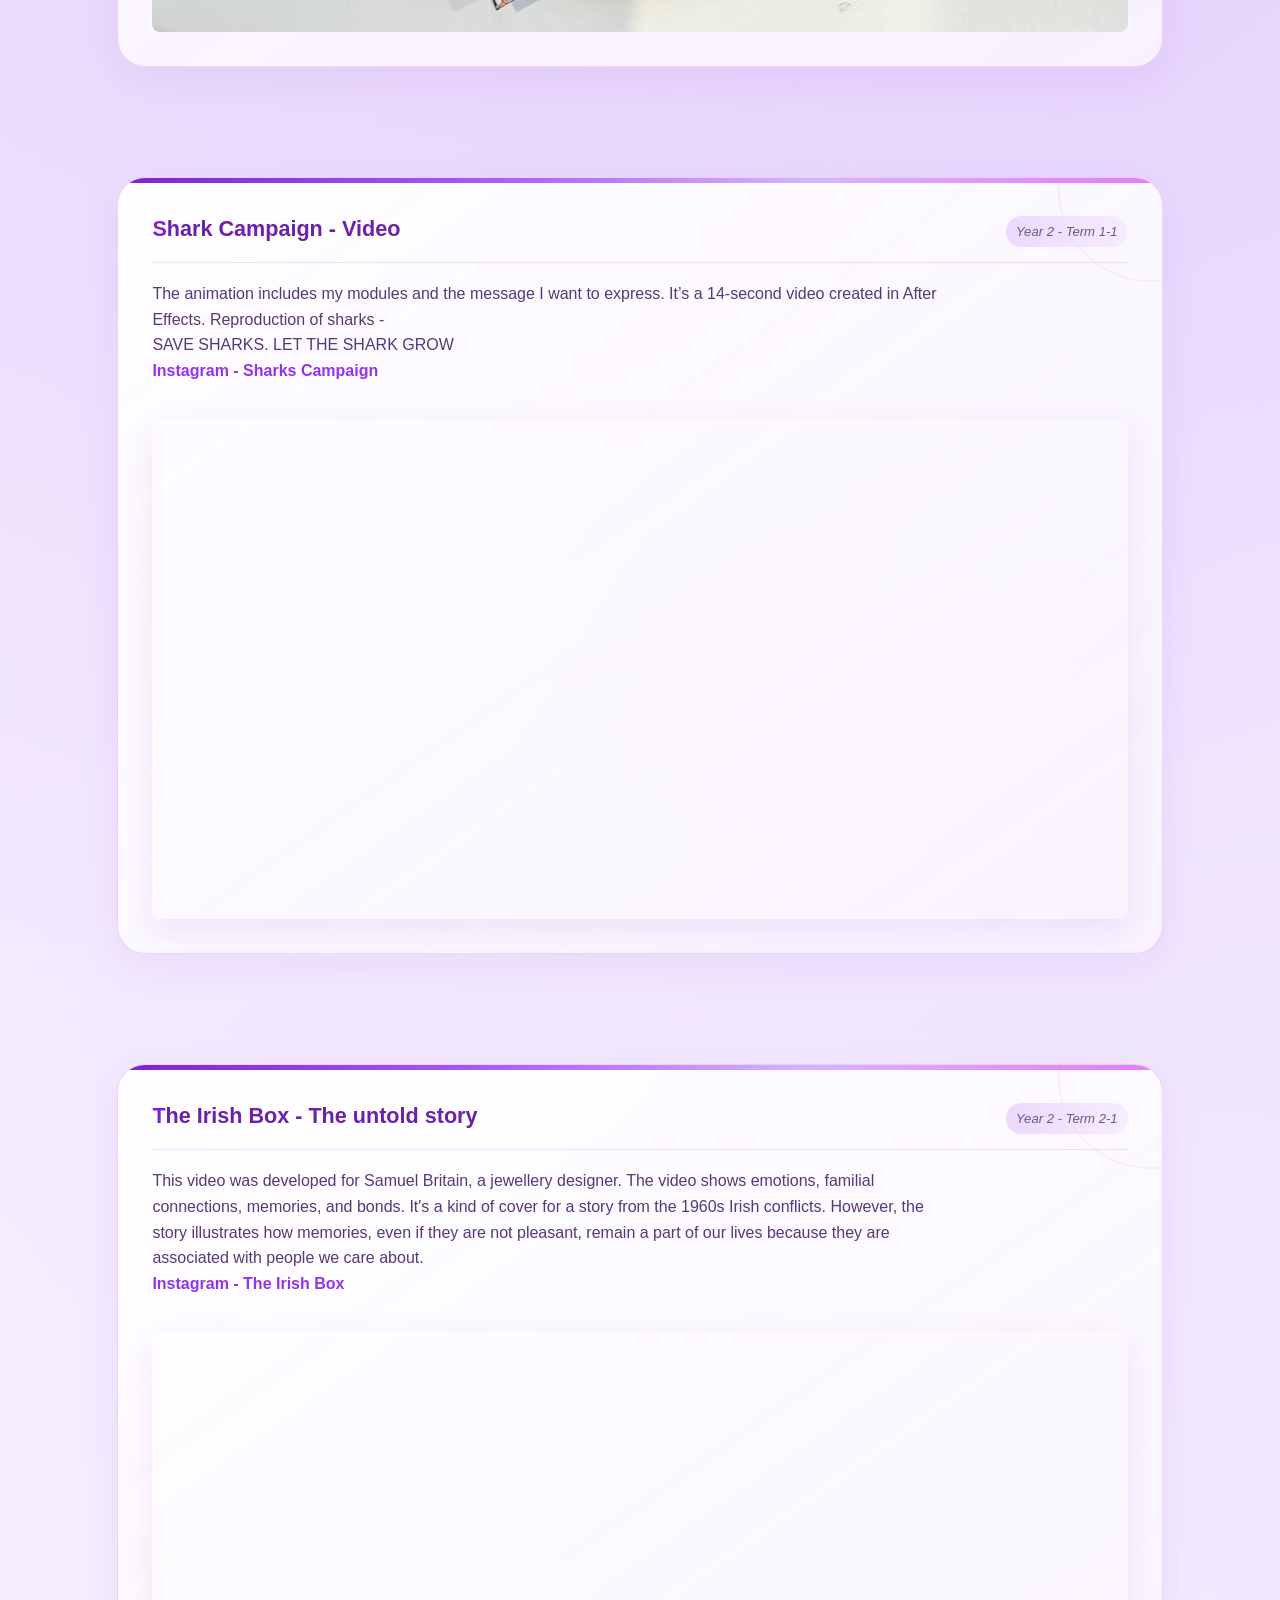
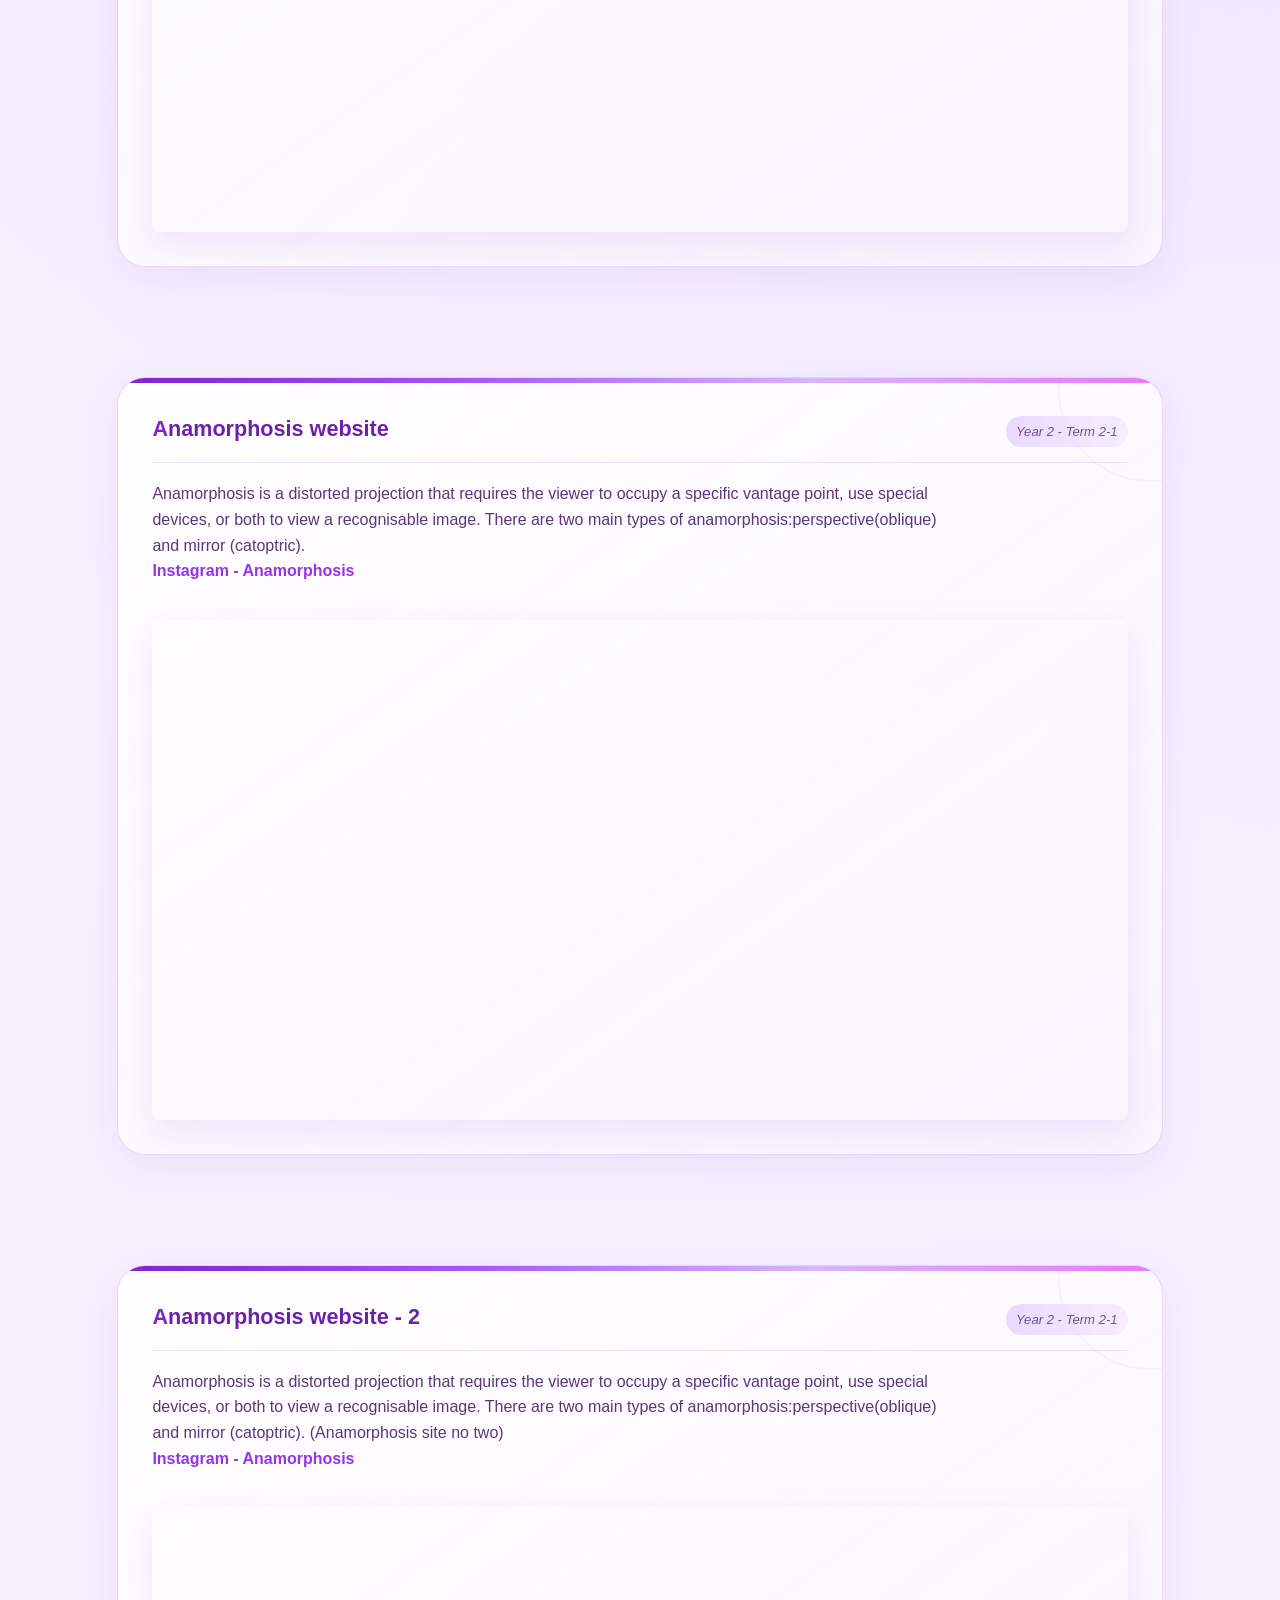
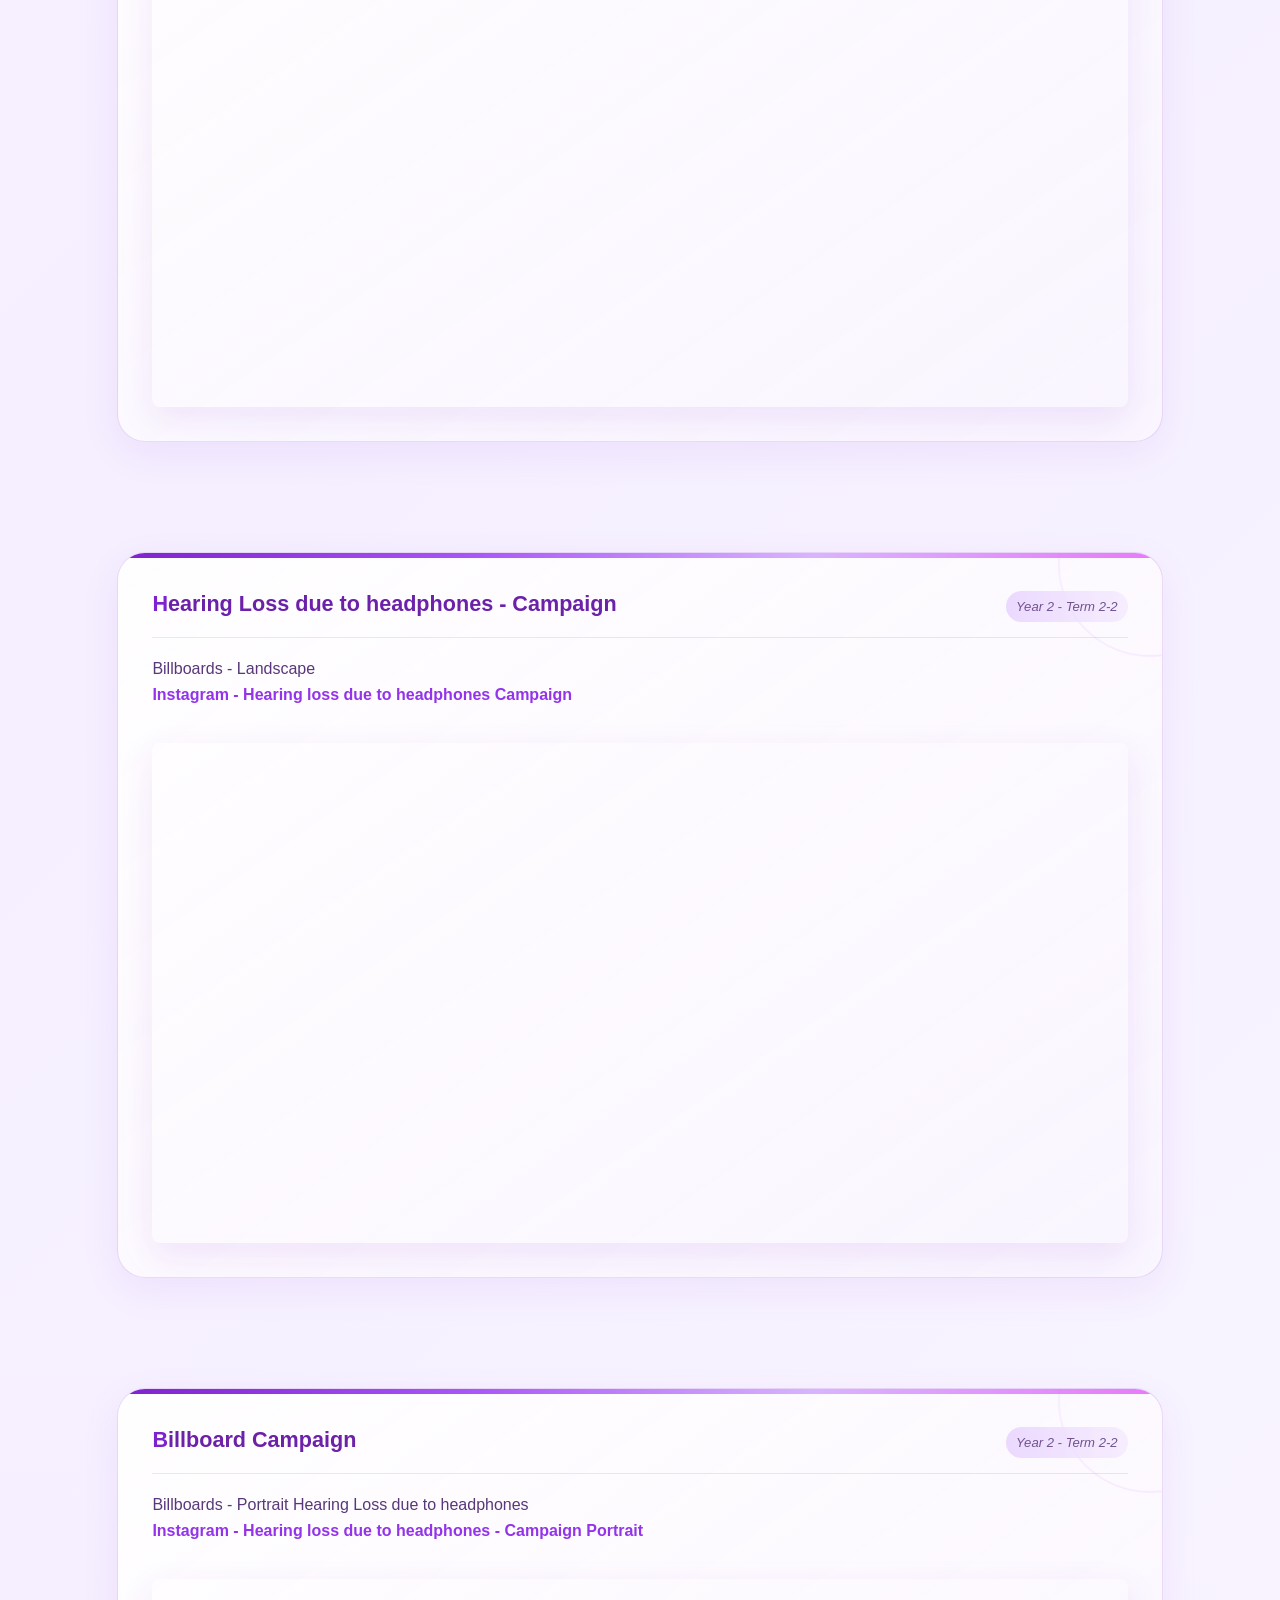
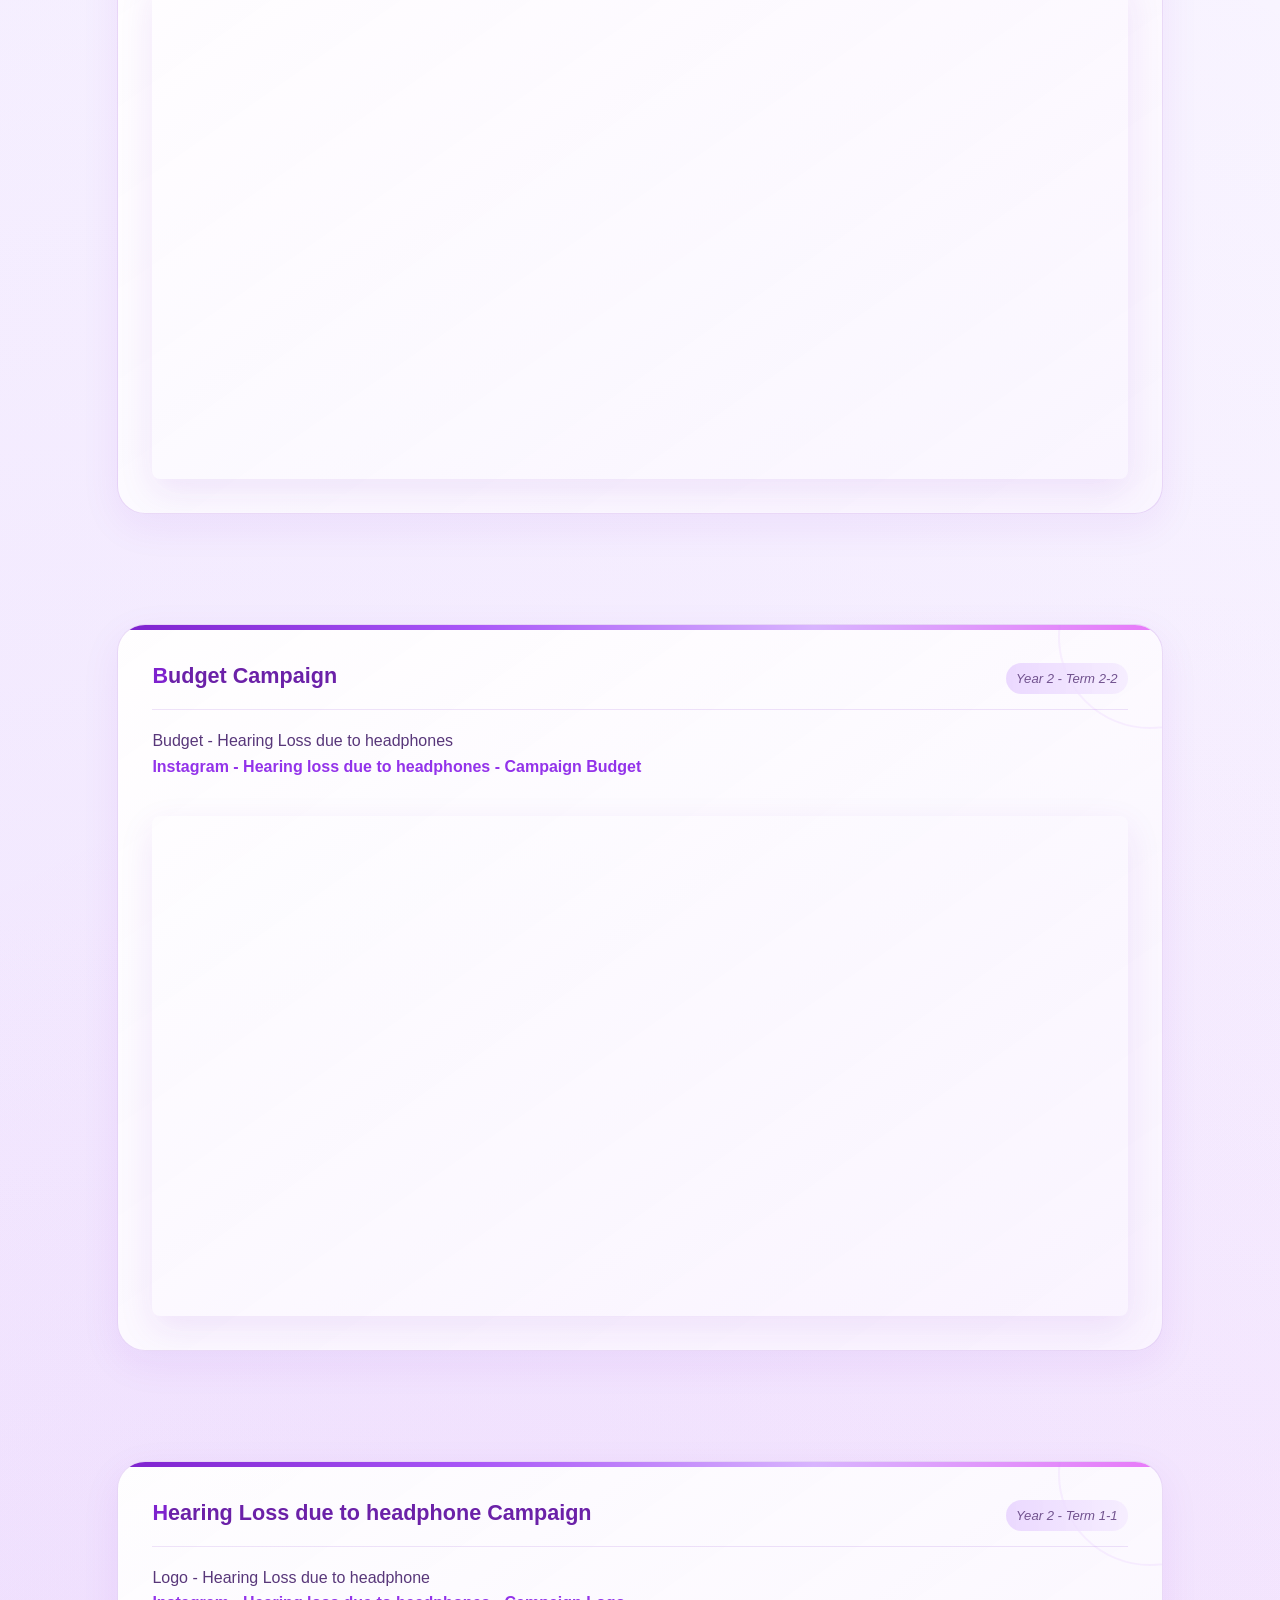
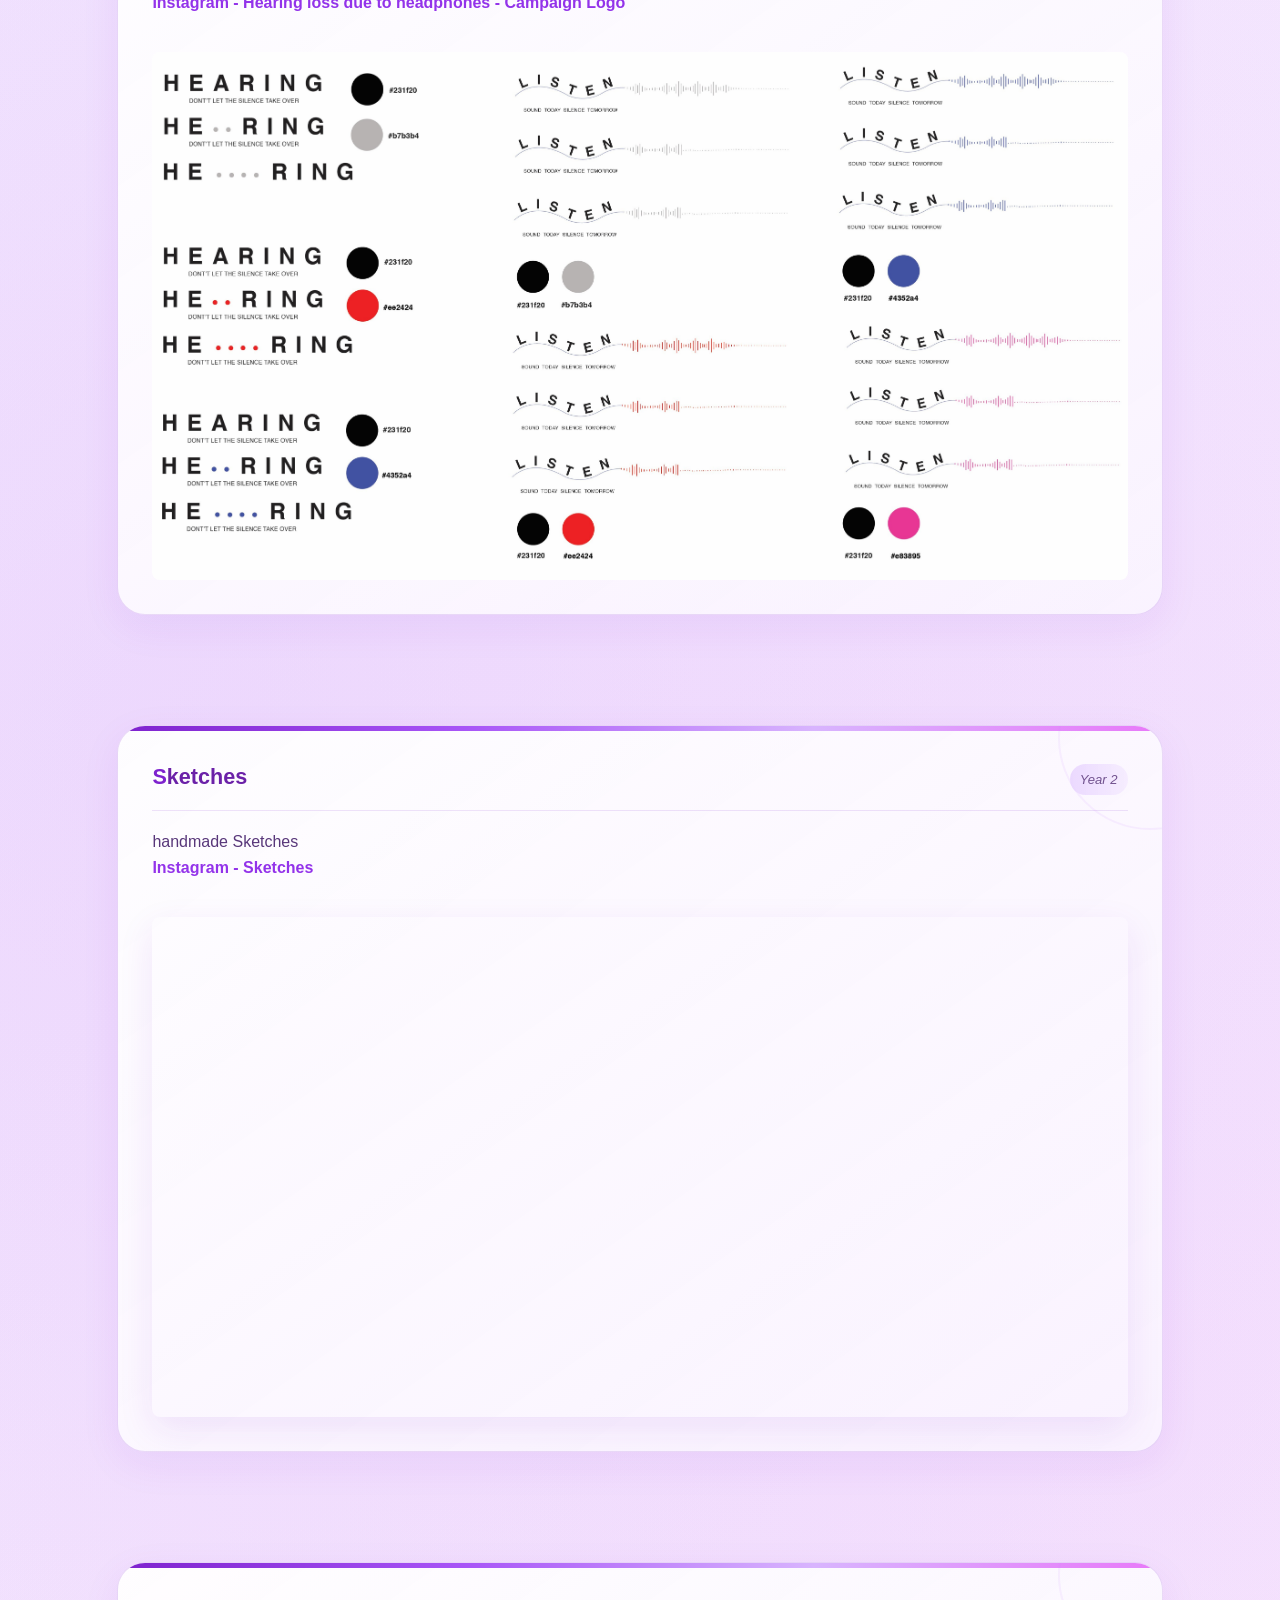
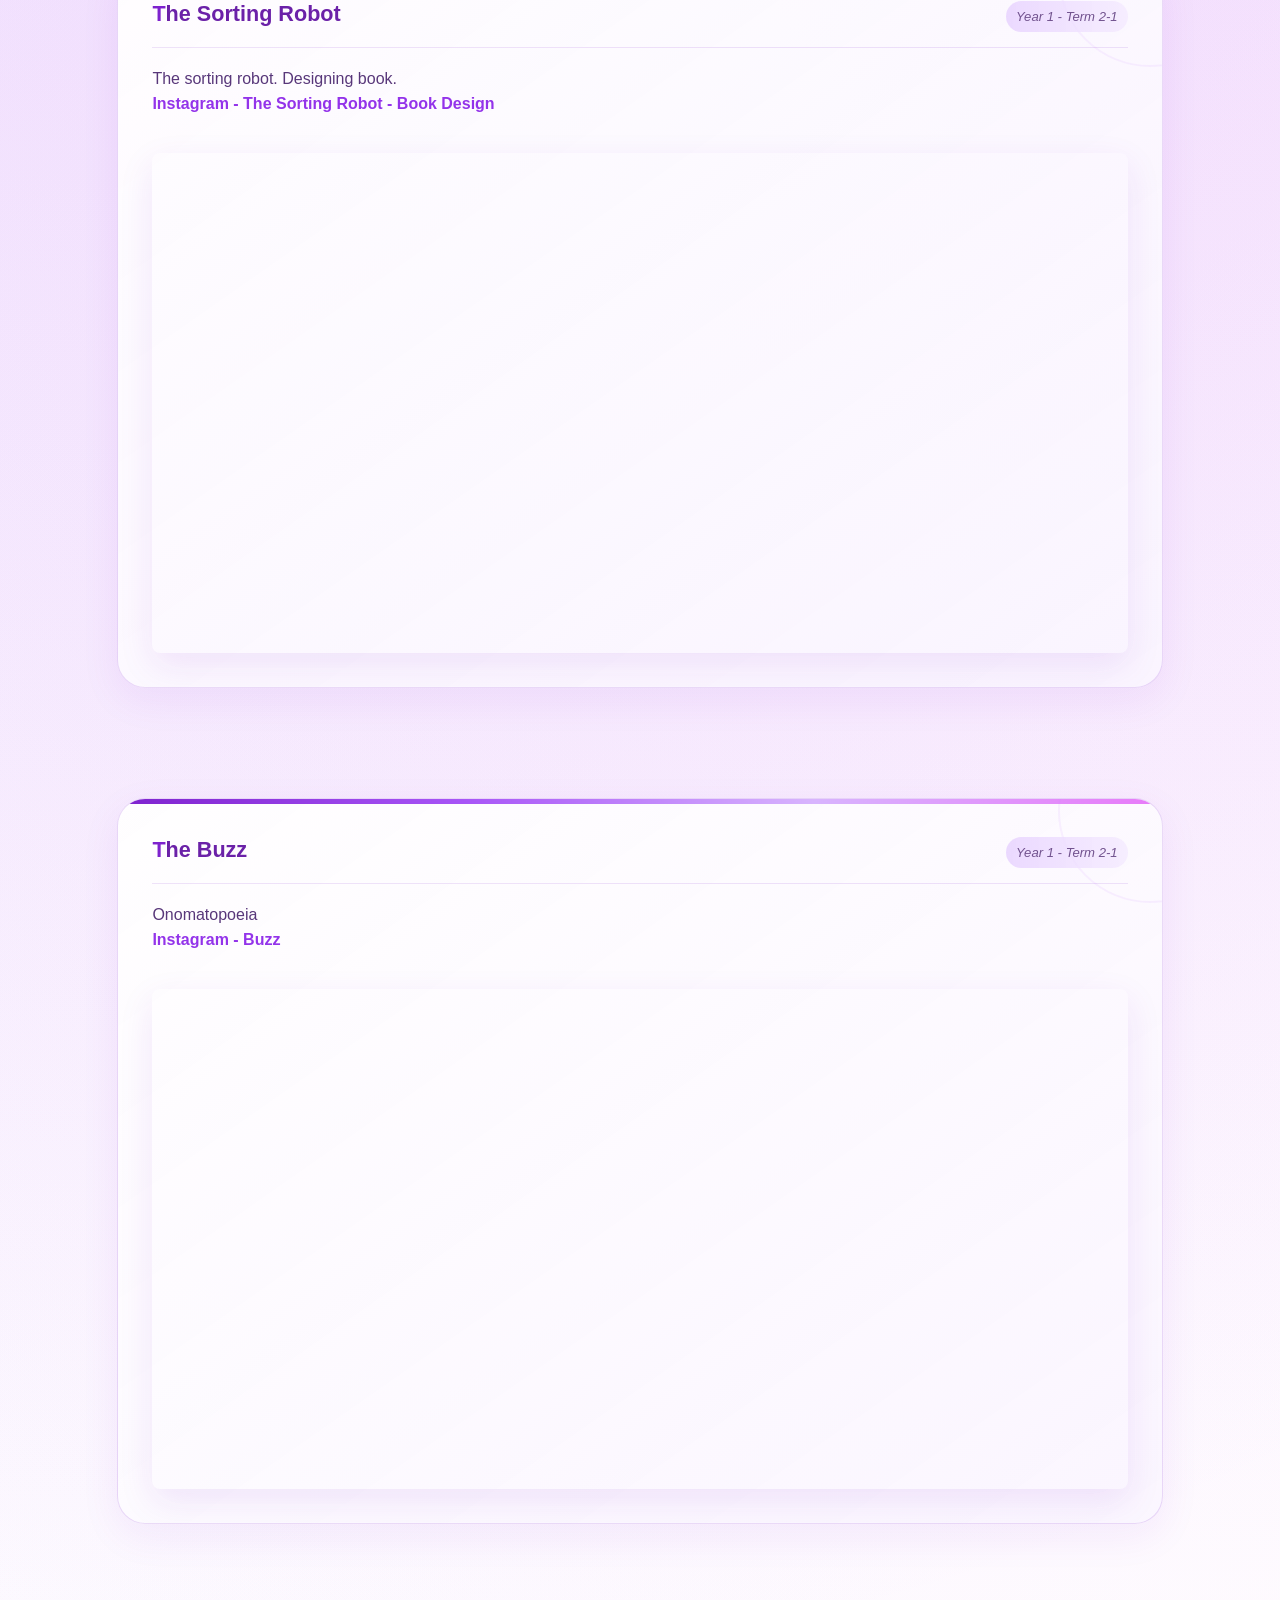
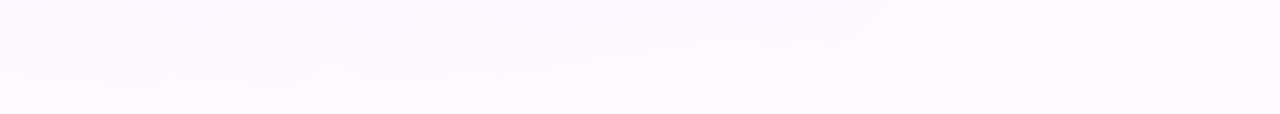
==== commit 06233228: "some changes" ====
--- a/index.html
+++ b/index.html
@@ -1,19 +1,13 @@
 <!DOCTYPE html>
-
 <html lang="en">
-
 <head>
 
     <meta charset="UTF-8">
-
     <meta name="viewport" content="width=device-width, initial-scale=1.0">
-
     <title>Prachi - Portfolio - 2026 - color purple</title>
 
     <!-- Favicon -->
-
     <link rel="icon" type="image/png" href="assets/pp.png">
-
     <link rel="stylesheet" href="styles.css">
 
     <!-- Swamiho!!! -->
@@ -21,1806 +15,9 @@
 
 </head>
 
-<style>
-
-* {
-
-    margin: 0;
-
-    padding: 0;
-
-    box-sizing: border-box;
-
-}
-
-html {
-
-    scroll-behavior: smooth;
-
-}
-
-
-
-
-
-body {
-
-    font-family: "DM Sans", sans-serif;
-
-    color: #3b1766;
-
-    line-height: 1.6;
-
-    position: relative;
-
-    z-index: 0;
-
-    background:
-
-        radial-gradient(
-
-            circle at 10% 10%,
-
-            rgba(126, 34, 206, 0.20),
-
-            transparent 25%
-
-        ),
-
-        radial-gradient(
-
-            circle at 90% 25%,
-
-            rgba(192, 132, 252, 0.18),
-
-            transparent 25%
-
-        ),
-
-        radial-gradient(
-
-            circle at 15% 80%,
-
-            rgba(168, 85, 247, 0.14),
-
-            transparent 25%
-
-        ),
-
-        radial-gradient(
-
-            circle at 90% 85%,
-
-            rgba(217, 70, 239, 0.10),
-
-            transparent 22%
-
-        ),
-
-        linear-gradient(
-
-            135deg,
-
-            #fbf7ff,
-
-            #f5efff,
-
-            #ffffff
-
-        );
-
-    overflow-x: hidden;
-
-}
-
-body::before {
-
-    content: "";
-
-    position: fixed;
-
-    inset: 0;
-
-    background-image: url('assets/doodle.jpg');
-
-    background-size: 300px;
-
-    background-repeat: repeat;
-
-    opacity: 0.04;
-
-    z-index: -10;
-
-    pointer-events: none;
-
-}
-
-
-
-/* background animation */
-
-body::after {
-
-    content: "";
-
-    position: fixed;
-
-    width: 320px;
-
-    height: 320px;
-
-    right: -120px;
-
-    top: 25%;
-
-    border-radius: 50%;
-
-    border: 2px solid rgba(168, 85, 247, 0.18);
-
-    box-shadow: 0 0 80px rgba(126, 34, 206, 0.10);
-
-    z-index: -5;
-
-    pointer-events: none;
-
-    animation:
-
-        orbitFloat 9s ease-in-out infinite;
-
-}
-
-@keyframes orbitFloat {
-
-    0% {
-
-        transform: translate(0, 0) rotate(0deg);
-
-    }
-
-    25% {
-
-        transform: translate(-35px, 25px) rotate(90deg);
-
-    }
-
-    50% {
-
-        transform: translate(-10px, 60px) rotate(180deg);
-
-    }
-
-    75% {
-
-        transform: translate(35px, 20px) rotate(270deg);
-
-    }
-
-    100% {
-
-        transform: translate(0, 0) rotate(360deg);
-
-    }
-
-}
-
-/* floating circles */
-
-.animated-decoration {
-
-    position: fixed;
-
-    pointer-events: none;
-
-    z-index: -3;
-
-    border-radius: 50%;
-
-}
-
-.decoration-one {
-
-    width: 90px;
-
-    height: 90px;
-
-    left: 3%;
-
-    top: 30%;
-
-    border: 3px solid rgba(126, 34, 206, 0.16);
-
-    animation:
-
-        floatingOne 7s ease-in-out infinite;
-
-}
-
-.decoration-two {
-
-    width: 45px;
-
-    height: 45px;
-
-    right: 7%;
-
-    top: 65%;
-
-    background:
-
-        rgba(192, 132, 252, 0.22);
-
-    animation:
-
-        floatingTwo 5s ease-in-out infinite;
-
-}
-
-.decoration-three {
-
-    width: 25px;
-
-    height: 25px;
-
-    left: 12%;
-
-    top: 75%;
-
-    background: rgba(217, 70, 239, 0.18);
-
-    animation:
-
-        floatingThree 6s ease-in-out infinite;
-
-}
-
-@keyframes floatingOne {
-
-    0%, 100% {
-
-        transform:
-
-            translateY(0)
-
-            rotate(0deg);
-
-    }
-
-    50% {
-
-        transform:
-
-            translateY(-50px)
-
-            rotate(180deg);
-
-    }
-
-}
-
-@keyframes floatingTwo {
-
-    0%, 100% {
-
-        transform:
-
-            translateY(0)
-
-            scale(1);
-
-    }
-
-    50% {
-
-        transform:
-
-            translateY(40px)
-
-            scale(1.3);
-
-    }
-
-}
-
-@keyframes floatingThree {
-
-    0%, 100% {
-
-        transform:
-
-            translate(0, 0);
-
-    }
-
-    50% {
-
-        transform:
-
-            translate(35px, -45px);
-
-    }
-
-}
-
-/* mouse glow */
-
-.mouse-glow {
-
-    position: fixed; 
-
-    width: 220px;
-
-    height: 220px;
-
-    border-radius: 50%;
-
-    pointer-events: none;
-
-    z-index: -1;
-
-    background:
-
-        radial-gradient(
-
-            circle,
-
-            rgba(168, 85, 247, 0.13),
-
-            rgba(192, 132, 252, 0.05),
-
-            transparent 70%
-
-        );
-
-    transform: translate(-50%, -50%);
-
-    transition:
-
-        left 0.15s ease,
-
-        top 0.15s ease;
-
-}
-
-/* buttons - navbar */
-
-.navbar {
-
-    width: calc(100% - 40px);
-
-    max-width: 1400px;
-
-    margin: 15px auto 0;
-
-    display: grid;
-
-    grid-template-columns: repeat(9, 1fr);
-
-    align-items: center;
-
-    background: rgba(250, 245, 255, 0.88);
-
-    backdrop-filter: blur(18px);
-
-    -webkit-backdrop-filter: blur(18px);
-
-    border: 1px solid rgba(126, 34, 206, 0.18);
-
-    border-radius: 18px;
-
-    padding: 12px 14px;
-
-    position: sticky;
-
-    top: 15px;
-
-    z-index: 1000;
-
-    box-shadow: 0 10px 35px rgba(126, 34, 206, 0.10);
-
-    transition:
-
-        box-shadow 0.4s ease,
-
-        background 0.4s ease,
-
-        transform 0.4s ease;
-
-}
-
-.navbar.scrolled {
-
-    background: rgba(245, 235, 255, 0.96);
-
-    box-shadow: 0 15px 45px rgba(126, 34, 206, 0.20);
-
-}
-
-.nav-item {
-
-    display: flex;
-
-    justify-content: center;
-
-    align-items: center;
-
-}
-
-.nav-item.logo img {
-
-    height: 40px;
-
-    width: auto;
-
-    object-fit: contain;
-
-    transition:
-
-        transform 0.6s ease,
-
-        filter 0.4s ease;
-
-}
-
-.nav-item.logo img:hover {
-
-    transform:
-
-        rotate(360deg)
-
-        scale(1.1);
-
-    filter:
-
-        drop-shadow(
-
-            0 5px 10px
-
-            rgba(126, 34, 206, 0.25)
-
-        );
-
-}
-
-.nav-item a {
-
-    font-size: 0.92rem;
-
-    font-weight: 500;
-
-    color: #6b21a8;
-
-    text-decoration: none;
-
-    display: inline-block;
-
-    padding: 7px 9px;
-
-    border-radius: 10px;
-
-    position: relative;
-
-    transition:
-
-        transform 0.3s ease,
-
-        color 0.3s ease,
-
-        background 0.3s ease;
-
-}
-
-/* animation navbar */
-
-.nav-item a::after {
-
-    content: "";
-
-    position: absolute;
-
-    left: 50%;
-
-    bottom: 1px;
-
-    width: 0;
-
-    height: 2px;
-
-    border-radius: 10px;
-
-    background:
-
-        linear-gradient(
-
-            90deg,
-
-            #7e22ce,
-
-            #a855f7,
-
-            #d8b4fe
-
-        );
-
-    transform: translateX(-50%);
-
-    transition:
-
-        width 0.35s ease;
-
-}
-
-.nav-item a:hover::after,
-
-.nav-item a.active::after {
-
-    width: 70%;
-
-}
-
-.nav-item a:hover {
-
-    transform:
-
-        translateY(-3px)
-
-        scale(1.04);
-
-    color: #581c87;
-
-    background: rgba(216, 180, 254, 0.35);
-
-}
-
-.nav-item a.active {
-
-    color: #ffffff;
-
-    background:
-
-        linear-gradient(
-
-            135deg,
-
-            #7e22ce,
-
-            #9333ea
-
-        );
-
-    box-shadow:
-
-        0 6px 18px
-
-        rgba(126, 34, 206, 0.22);
-
-}
-
-/* scrollbar */
-
-.scroll-progress {
-
-    position: fixed;
-
-    top: 0;
-
-    left: 0;
-
-    height: 4px;
-
-    width: 0%;
-
-    background:
-
-        linear-gradient(
-
-            90deg,
-
-            #7e22ce,
-
-            #a855f7,
-
-            #d8b4fe,
-
-            #e879f9
-
-        );
-
-    z-index: 3000;
-
-    box-shadow:
-
-        0 0 12px
-
-        rgba(126, 34, 206, 0.45);
-
-}
-
-
-
-
-
-.container {
-
-    max-width: 1250px;
-
-    margin: 0 auto;
-
-    padding: 85px 8vw 80px;
-
-}
-
-/* main heading */
-
-h1 {
-
-    font-size: clamp(2rem, 4vw, 3.6rem);
-
-    line-height: 1.08;
-
-    font-weight: 600;
-
-    margin-bottom: 30px;
-
-    color: #6b21a8;
-
-    letter-spacing: -1.5px;
-
-    animation: headingAppear 1.2s ease forwards;
-
-}
-
-@keyframes headingAppear {
-
-    from {
-
-        opacity: 0;
-
-        transform:
-
-            translateY(30px);
-
-    }
-
-    to {
-
-        opacity: 1;
-
-        transform:
-
-            translateY(0);
-
-    }
-
-}
-
-h1::before {
-
-    content: "PORTFOLIO • 2026";
-
-    display: block;
-
-    font-size: 0.72rem;
-
-    letter-spacing: 3px;
-
-    font-weight: 600;
-
-    color: #9333ea;
-
-    margin-bottom: 14px;
-
-    animation: letterAppear 1.5s ease forwards;
-
-}
-
-@keyframes letterAppear {
-
-    from {
-
-        opacity: 0;
-
-        letter-spacing: 10px;
-
-    }
-
-    to {
-
-        opacity: 1;
-
-        letter-spacing: 3px;
-
-    }
-
-}
-
-h1::after {
-
-    content: "";
-
-    display: block;
-
-    width: 80px;
-
-    height: 5px;
-
-    margin-top: 18px;
-
-    border-radius: 20px;
-
-    background:
-
-        linear-gradient(
-
-            90deg,
-
-            #7e22ce,
-
-            #c084fc,
-
-            #d8b4fe
-
-        );
-
-    animation: headingLine 3s ease-in-out infinite;
-
-}
-
-@keyframes headingLine {
-
-    0%, 100% {
-
-        width: 80px;
-
-    }
-
-    50% {
-
-        width: 170px;
-
-    }
-
-}
-
-/* h2 text */
-
-h2 {
-
-    color: #6b21a8;
-
-}
-
-p {
-
-    font-size: 1rem;
-
-    font-weight: 400;
-
-}
-
-.intro {
-
-    max-width: 820px;
-
-    margin-bottom: 55px;
-
-    font-size: 1.05rem;
-
-    color: #58377a;
-
-    animation:
-
-        textReveal 1.5s ease 0.2s both;
-
-}
-
-@keyframes textReveal {
-
-    from {
-
-        opacity: 0;
-
-        transform:
-
-            translateY(25px);
-
-    }
-
-    to {
-
-        opacity: 1;
-
-        transform:
-
-            translateY(0);
-
-    }
-
-}
-
-strong {
-
-    font-weight: 600;
-
-    color: #9333ea;
-
-}
-
-a {
-
-    color: inherit;
-
-    text-decoration: none;
-
-}
-
-a:hover {
-
-    text-decoration: underline;
-
-}
-
-/* =========================================================
-
-   FEATURED SECTION
-
-   ========================================================= */
-
-.featured {
-
-    margin:
-
-        30px 0 85px;
-
-    padding:
-
-        28px 32px;
-
-    border:
-
-        1px solid rgba(126, 34, 206, 0.18);
-
-    border-left:
-
-        6px solid #a855f7;
-
-    border-radius:
-
-        0 22px 22px 0;
-
-    background:
-
-        linear-gradient(
-
-            110deg,
-
-            rgba(243, 232, 255, 0.95),
-
-            rgba(250, 245, 255, 0.55)
-
-        );
-
-    box-shadow:
-
-        0 12px 35px
-
-        rgba(126, 34, 206, 0.09);
-
-    position: relative;
-
-    overflow: hidden;
-
-    transition:
-
-        transform 0.5s ease,
-
-        box-shadow 0.5s ease;
-
-}
-
-.featured:hover {
-
-    transform: translateX(10px);
-
-    box-shadow:
-
-        0 20px 50px
-
-        rgba(126, 34, 206, 0.16);
-
-}
-
-.featured::after {
-
-    content: "";
-
-    position: absolute;
-
-    width: 140px;
-
-    height: 140px;
-
-    right: -45px;
-
-    bottom: -65px;
-
-    border-radius: 50%;
-
-    border:
-
-        2px solid
-
-        rgba(217, 70, 239, 0.16);
-
-    animation:
-
-        featuredCircle 5s ease-in-out infinite;
-
-}
-
-@keyframes featuredCircle {
-
-    0%, 100% {
-
-        transform:
-
-            rotate(0deg)
-
-            scale(1);
-
-    }
-
-    50% {
-
-        transform:
-
-            rotate(180deg)
-
-            scale(1.25);
-
-    }
-
-}
-
-/* project */
-
-.project {
-
-    margin-top: 65px;
-
-    display: flex;
-
-    flex-direction: column;
-
-    margin-bottom: 110px;
-
-    padding: 34px;
-
-    border-radius: 28px;
-
-    background:
-
-        linear-gradient(
-
-            145deg,
-
-            rgba(255, 255, 255, 0.94),
-
-            rgba(250, 245, 255, 0.88)
-
-        );
-
-    border:
-
-        1px solid
-
-        rgba(126, 34, 206, 0.16);
-
-    box-shadow:
-
-        0 12px 40px
-
-        rgba(126, 34, 206, 0.07);
-
-    position: relative;
-
-    overflow: hidden;
-
-    opacity: 0;
-
-    transform:
-
-        translateY(70px)
-
-        scale(0.97);
-
-    transition:
-
-        opacity 0.9s ease,
-
-        transform 0.9s ease,
-
-        box-shadow 0.5s ease,
-
-        border-color 0.4s ease;
-
-}
-
-.project.visible {
-
-    opacity: 1;
-
-    transform:
-
-        translateY(0)
-
-        scale(1);
-
-}
-
-/* colorlines - animation */
-
-.project::before {
-
-    content: "";
-
-    position: absolute;
-
-    left: 0;
-
-    top: 0;
-
-    width: 0%;
-
-    height: 5px;
-
-    background:
-
-        linear-gradient(
-
-            90deg,
-
-            #7e22ce,
-
-            #a855f7,
-
-            #d8b4fe,
-
-            #e879f9
-
-        );
-
-    transition:
-
-        width 1.2s ease;
-
-}
-
-.project.visible::before {
-
-    width: 100%;
-
-}
-
-/* rotating circles - animation */
-
-.project::after {
-
-    content: "";
-
-    position: absolute;
-
-    width: 180px;
-
-    height: 180px;
-
-    border-radius: 50%;
-
-    border:
-
-        2px solid
-
-        rgba(192, 132, 252, 0.10);
-
-    right: -80px;
-
-    top: -80px;
-
-    pointer-events: none;
-
-    transition:
-
-        transform 0.7s ease;
-
-}
-
-.project:hover::after {
-
-    transform:
-
-        scale(1.5)
-
-        rotate(60deg);
-
-}
-
-.project:hover {
-
-    transform:
-
-        translateY(-10px)
-
-        scale(1.01);
-
-    box-shadow:
-
-        0 28px 70px
-
-        rgba(126, 34, 206, 0.17);
-
-    border-color:
-
-        rgba(126, 34, 206, 0.35);
-
-}
-
-/* header */
-
-.project-header {
-
-    display: flex;
-
-    justify-content: space-between;
-
-    align-items: baseline;
-
-    gap: 25px;
-
-    margin-bottom: 18px;
-
-    padding-bottom: 15px;
-
-    border-bottom:
-
-        1px solid
-
-        rgba(126, 34, 206, 0.12);
-
-    position: relative;
-
-    z-index: 2;
-
-}
-
-.project-title {
-
-    font-size: 1.35rem;
-
-    font-weight: 600;
-
-    color: #6b21a8;
-
-    transition:
-
-        color 0.35s ease,
-
-        transform 0.35s ease,
-
-        letter-spacing 0.35s ease;
-
-}
-
-.project-title::first-letter {
-
-    color: #7e22ce;
-
-}
-
-.project:hover .project-title {
-
-    color: #7e22ce;
-
-    transform: translateX(7px);
-
-    letter-spacing: 0.2px;
-
-}
-
-.project-tag {
-
-    font-size: 0.82rem;
-
-    color: #72538f;
-
-    font-style: italic;
-
-    white-space: nowrap;
-
-    padding: 5px 10px;
-
-    border-radius: 20px;
-
-    background:
-
-        linear-gradient(
-
-            90deg,
-
-            rgba(233, 213, 255, 0.9),
-
-            rgba(243, 232, 255, 0.7)
-
-        );
-
-    transition:
-
-        transform 0.35s ease;
-
-}
-
-.project:hover .project-tag {
-
-    transform:
-
-        translateX(-5px)
-
-        rotate(-2deg);
-
-}
-
-/* text */
-
-.project-description {
-
-    font-size: 1rem;
-
-    margin-bottom: 18px;
-
-    max-width: 800px;
-
-    color: #58377a;
-
-    position: relative;
-
-    z-index: 2;
-
-}
-
-.project-description a {
-
-    color: #9333ea;
-
-    font-weight: 500;
-
-    transition:
-
-        color 0.3s ease,
-
-        padding-left 0.3s ease;
-
-}
-
-.project-description a:hover {
-
-    color: #c026d3;
-
-    padding-left: 5px;
-
-}
-
-/* images */
-
-.project-images {
-
-    width: 100%;
-
-    display: flex;
-
-    gap: 30px;
-
-    flex-wrap: wrap;
-
-    margin-top: 18px;
-
-    position: relative;
-
-    z-index: 2;
-
-}
-
-.project-image {
-
-    max-width: 100%;
-
-    height: auto;
-
-    border-radius: 16px;
-
-    transition:
-
-        transform 0.6s ease,
-
-        box-shadow 0.6s ease,
-
-        filter 0.6s ease;
-
-}
-
-.project-image.device {
-
-    width: 100%;
-
-}
-
-/* image - animation */
-
-.project-images img.project-image {
-
-    position: relative;
-
-}
-
-.project-images img.project-image:hover {
-
-    transform:
-
-        scale(1.025);
-
-    box-shadow:
-
-        0 25px 55px
-
-        rgba(126, 34, 206, 0.22);
-
-    filter:
-
-        saturate(1.12)
-
-        brightness(1.02);
-
-}
-
-/* video - animation */
-
-.project-images iframe {
-
-    box-shadow:
-
-        0 12px 35px
-
-        rgba(126, 34, 206, 0.10);
-
-    transition:
-
-        transform 0.6s ease,
-
-        box-shadow 0.6s ease,
-
-        filter 0.6s ease;
-
-}
-
-.project-images iframe:hover {
-
-    transform:
-
-        scale(1.012)
-
-        translateY(-6px);
-
-    box-shadow:
-
-        0 25px 60px
-
-        rgba(126, 34, 206, 0.22);
-
-    filter:
-
-        saturate(1.08);
-
-}
-
-/* image */
-
-.project-images img {
-
-    overflow: hidden;
-
-}
-
-.project-images img::after {
-
-    content: "";
-
-    position: absolute;
-
-}
-
-/* back to top button */
-
-.back-to-top {
-
-    position: fixed;
-
-    right: 25px;
-
-    bottom: 25px;
-
-    width: 50px;
-
-    height: 50px;
-
-    border: none;
-
-    border-radius: 50%;
-
-    background:
-
-        linear-gradient(
-
-            135deg,
-
-            #7e22ce,
-
-            #a855f7
-
-        );
-
-    color: white;
-
-    font-size: 21px;
-
-    cursor: pointer;
-
-    opacity: 0;
-
-    visibility: hidden;
-
-    transform:
-
-        translateY(25px)
-
-        rotate(-45deg);
-
-    transition:
-
-        opacity 0.4s ease,
-
-        visibility 0.4s ease,
-
-        transform 0.4s ease,
-
-        box-shadow 0.4s ease;
-
-    z-index: 1500;
-
-    box-shadow:
-
-        0 8px 25px
-
-        rgba(126, 34, 206, 0.25);
-
-}
-
-/* CSS LIGHT BULB */
-
-.back-to-top::before {
-
-    content: "";
-
-    position: absolute;
-
-    width: 16px;
-
-    height: 21px;
-
-    background: #ffffff;
-
-    border-radius: 50% 50% 45% 45%;
-
-    left: 50%;
-
-    top: 9px;
-
-    transform: translateX(-50%);
-
-    box-shadow:
-
-        0 0 8px
-
-        rgba(255, 255, 255, 0.6);
-
-}
-
-.back-to-top::after {
-
-    content: "";
-
-    position: absolute;
-
-    width: 10px;
-
-    height: 7px;
-
-    border: 3px solid #ffffff;
-
-    border-top: none;
-
-    border-radius: 0 0 4px 4px;
-
-    left: 50%;
-
-    top: 29px;
-
-    transform: translateX(-50%);
-
-}
-
-.back-to-top.show {
-
-    opacity: 1;
-
-    visibility: visible;
-
-    transform:
-
-        translateY(0)
-
-        rotate(0deg);
-
-}
-
-.back-to-top:hover {
-
-    transform:
-
-        translateY(-7px)
-
-        rotate(360deg)
-
-        scale(1.1);
-
-    box-shadow:
-
-        0 15px 35px
-
-        rgba(126, 34, 206, 0.35);
-
-}
-
-/* resposive - mobile */
-
-@media (max-width: 900px) {
-
-    .navbar {
-
-        grid-template-columns:
-
-            repeat(3, 1fr);
-
-        gap: 8px;
-
-    }
-
-    .nav-item.logo {
-
-        grid-column:
-
-            1 / -1;
-
-    }
-
-    .container {
-
-        padding:
-
-            65px 25px;
-
-    }
-
-}
-
-@media (max-width: 768px) {
-
-    .navbar {
-
-        width:
-
-            calc(100% - 20px);
-
-        margin-top:
-
-            10px;
-
-        grid-template-columns:
-
-            1fr 1fr;
-
-        gap: 8px;
-
-        padding: 14px;
-
-        border-radius: 16px;
-
-        top: 10px;
-
-    }
-
-    .nav-item.logo {
-
-        grid-column:
-
-            1 / -1;
-
-    }
-
-    .container {
-
-        padding:
-
-            50px 20px;
-
-    }
-
-    h1 {
-
-        font-size:
-
-            2rem;
-
-    }
-
-    .intro {
-
-        font-size:
-
-            1rem;
-
-    }
-
-    .featured {
-
-        padding:
-
-            22px;
-
-        margin-bottom:
-
-            55px;
-
-    }
-
-    .project {
-
-        padding:
-
-            20px;
-
-        margin-bottom:
-
-            75px;
-
-        border-radius:
-
-            20px;
-
-    }
-
-    .project-header {
-
-        flex-direction:
-
-            column;
-
-        align-items:
-
-            flex-start;
-
-        gap:
-
-            10px;
-
-    }
-
-    .project-tag {
-
-        white-space:
-
-            normal;
-
-    }
-
-}
-
-@media (max-width: 480px) {
-
-    .navbar {
-
-        grid-template-columns:
-
-            1fr;
-
-    }
-
-    .nav-item.logo {
-
-        grid-column:
-
-            auto;
-
-    }
-
-    .nav-item a {
-
-        font-size:
-
-            0.9rem;
-
-    }
-
-    .container {
-
-        padding:
-
-            45px 15px;
-
-    }
-
-    .project {
-
-        padding:
-
-            17px;
-
-    }
-
-    .back-to-top {
-
-        right:
-
-            15px;
-
-        bottom:
-
-            15px;
-
-    }
-
-}
-
-/* =========================================================
-
-   REDUCE MOTION FOR ACCESSIBILITY
-
-   ========================================================= */
-
-@media (prefers-reduced-motion: reduce) {
-
-    *,
-
-    *::before,
-
-    *::after {
-
-        animation-duration:
-
-            0.01ms !important;
-
-        animation-iteration-count:
-
-            1 !important;
-
-        transition-duration:
-
-            0.01ms !important;
-
-        scroll-behavior:
-
-            auto !important;
-
-    }
-
-}
-</style>
+<!-- <style>
+
+</style> -->
 
 <body>
 
--- a/styles.css
+++ b/styles.css
@@ -0,0 +1,1478 @@
+* {
+
+    margin: 0;
+    padding: 0;
+    box-sizing: border-box;
+
+}
+
+html {
+
+    scroll-behavior: smooth;
+
+}
+
+
+
+
+
+body {
+
+    font-family: "DM Sans", sans-serif;
+    color: #3b1766;
+    line-height: 1.6;
+    position: relative;
+    z-index: 0;
+
+    background: radial-gradient(circle at 10% 10%,rgba(126, 34, 206, 0.20),transparent 25%),
+
+                radial-gradient(circle at 90% 25%, rgba(192, 132, 252, 0.18),transparent 25%),
+
+                radial-gradient(circle at 15% 80%,rgba(168, 85, 247, 0.14),transparent 25%),
+
+                radial-gradient(circle at 90% 85%,rgba(217, 70, 239, 0.10),transparent 22%),
+
+                linear-gradient(135deg,#fbf7ff, #f5efff, #ffffff);
+    overflow-x: hidden;
+
+}
+
+body::before {
+
+    content: "";
+    position: fixed;
+    inset: 0;
+    background-image: url('assets/doodle.jpg');
+    background-size: 300px;
+    background-repeat: repeat;
+    opacity: 0.04;
+    z-index: -10;
+    pointer-events: none;
+
+}
+
+/* background animation */
+
+body::after {
+
+    content: "";
+    position: fixed;
+    width: 320px;
+    height: 320px;
+    right: -120px;
+
+    top: 25%;
+    border-radius: 50%;
+    border: 2px solid rgba(168, 85, 247, 0.18);
+    box-shadow: 0 0 80px rgba(126, 34, 206, 0.10);
+    z-index: -5;
+    pointer-events: none;
+
+    animation: orbitFloat 9s ease-in-out infinite;
+
+}
+
+@keyframes orbitFloat {
+
+    0% {
+
+        transform: translate(0, 0) rotate(0deg);
+
+    }
+
+    25% {
+
+        transform: translate(-35px, 25px) rotate(90deg);
+
+    }
+
+    50% {
+
+        transform: translate(-10px, 60px) rotate(180deg);
+
+    }
+
+    75% {
+
+        transform: translate(35px, 20px) rotate(270deg);
+
+    }
+
+    100% {
+
+        transform: translate(0, 0) rotate(360deg);
+
+    }
+
+}
+
+/* floating circles */
+
+.animated-decoration {
+
+    position: fixed;
+    pointer-events: none;
+    z-index: -3;
+    border-radius: 50%;
+
+}
+
+.decoration-one {
+
+    width: 90px;
+    height: 90px;
+    left: 3%;
+    top: 30%;
+    border: 3px solid rgba(126, 34, 206, 0.16);
+    animation: floatingOne 7s ease-in-out infinite;
+
+}
+
+.decoration-two {
+
+    width: 45px;
+    height: 45px;
+    right: 7%;
+    top: 65%;
+    background:rgba(192, 132, 252, 0.22);
+
+    animation:
+
+        floatingTwo 5s ease-in-out infinite;
+
+}
+
+.decoration-three {
+
+    width: 25px;
+    height: 25px;
+    left: 12%;
+
+    top: 75%;
+    background: rgba(217, 70, 239, 0.18);
+
+    animation:
+
+        floatingThree 6s ease-in-out infinite;
+
+}
+
+@keyframes floatingOne {
+
+    0%, 100% {
+
+        transform:
+
+            translateY(0)
+
+            rotate(0deg);
+
+    }
+
+    50% {
+
+        transform:
+
+            translateY(-50px)
+
+            rotate(180deg);
+
+    }
+
+}
+
+@keyframes floatingTwo {
+
+    0%, 100% {
+
+        transform:
+
+            translateY(0)
+
+            scale(1);
+
+    }
+
+    50% {
+
+        transform:
+
+            translateY(40px)
+
+            scale(1.3);
+
+    }
+
+}
+
+@keyframes floatingThree {
+
+    0%, 100% {
+
+        transform:
+
+            translate(0, 0);
+
+    }
+
+    50% {
+
+        transform:
+
+            translate(35px, -45px);
+
+    }
+
+}
+
+/* mouse glow */
+
+.mouse-glow {
+
+    position: fixed; 
+    width: 220px;
+    height: 220px;
+    border-radius: 50%;
+    pointer-events: none;
+    z-index: -1;
+
+    background: radial-gradient( circle,
+
+            rgba(168, 85, 247, 0.13),
+
+            rgba(192, 132, 252, 0.05),
+
+            transparent 70%
+
+        );
+
+    transform: translate(-50%, -50%);
+
+    transition:
+
+        left 0.15s ease,
+
+        top 0.15s ease;
+
+}
+
+/* buttons - navbar */
+
+.navbar {
+
+    width: calc(100% - 40px);
+    max-width: 1400px;
+    margin: 15px auto 0;
+    display: grid;
+    grid-template-columns: repeat(9, 1fr);
+    align-items: center;
+    background: rgba(250, 245, 255, 0.88);
+    backdrop-filter: blur(18px);
+    -webkit-backdrop-filter: blur(18px);
+
+    border: 1px solid rgba(126, 34, 206, 0.18);
+    border-radius: 18px;
+    padding: 12px 14px;
+    position: sticky;
+    top: 15px;
+    z-index: 1000;
+
+    box-shadow: 0 10px 35px rgba(126, 34, 206, 0.10);
+    transition:
+
+        box-shadow 0.4s ease,
+
+        background 0.4s ease,
+
+        transform 0.4s ease;
+
+}
+
+.navbar.scrolled {
+
+    background: rgba(245, 235, 255, 0.96);
+
+    box-shadow: 0 15px 45px rgba(126, 34, 206, 0.20);
+
+}
+
+.nav-item {
+
+    display: flex;
+    justify-content: center;
+    align-items: center;
+
+}
+
+.nav-item.logo img {
+
+    height: 40px;
+    width: auto;
+    object-fit: contain;
+
+    transition:
+
+        transform 0.6s ease,
+
+        filter 0.4s ease;
+
+}
+
+.nav-item.logo img:hover {
+
+    transform: rotate(360deg) scale(1.1);
+
+    filter:
+
+        drop-shadow(0 5px 10px rgba(126, 34, 206, 0.25)
+        );
+
+}
+
+.nav-item a {
+
+    font-size: 0.92rem;
+    font-weight: 500;
+    color: #6b21a8;
+    text-decoration: none;
+    display: inline-block;
+    padding: 7px 9px;
+    border-radius: 10px;
+    position: relative;
+
+    transition:
+
+        transform 0.3s ease,
+
+        color 0.3s ease,
+
+        background 0.3s ease;
+
+}
+
+/* animation navbar */
+
+.nav-item a::after {
+
+    content: "";
+    position: absolute;
+    left: 50%;
+    bottom: 1px;
+    width: 0;
+    height: 2px;
+    border-radius: 10px;
+    background:
+
+        linear-gradient(
+
+            90deg,
+
+            #7e22ce,
+
+            #a855f7,
+
+            #d8b4fe
+
+        );
+
+    transform: translateX(-50%);
+
+    transition:
+
+        width 0.35s ease;
+
+}
+
+.nav-item a:hover::after,
+
+.nav-item a.active::after {
+
+    width: 70%;
+
+}
+
+.nav-item a:hover {
+
+    transform:
+
+        translateY(-3px)
+
+        scale(1.04);
+
+    color: #581c87;
+
+    background: rgba(216, 180, 254, 0.35);
+
+}
+
+.nav-item a.active {
+
+    color: #ffffff;
+
+    background:
+
+        linear-gradient(
+
+            135deg,
+
+            #7e22ce,
+
+            #9333ea
+
+        );
+
+    box-shadow:
+
+        0 6px 18px
+
+        rgba(126, 34, 206, 0.22);
+
+}
+
+/* scrollbar */
+
+.scroll-progress {
+
+    position: fixed;
+    top: 0;
+    left: 0;
+    height: 4px;
+    width: 0%;
+    background:
+
+        linear-gradient(
+
+            90deg,
+
+            #7e22ce,
+
+            #a855f7,
+
+            #d8b4fe,
+
+            #e879f9
+
+        );
+
+    z-index: 3000;
+
+    box-shadow:
+
+        0 0 12px
+
+        rgba(126, 34, 206, 0.45);
+
+}
+
+
+
+
+
+.container {
+
+    max-width: 1250px;
+    margin: 0 auto;
+
+    padding: 85px 8vw 80px;
+
+}
+
+/* main heading */
+
+h1 {
+
+    font-size: clamp(2rem, 4vw, 3.6rem);
+    line-height: 1.08;
+    font-weight: 600;
+    margin-bottom: 30px;
+    color: #6b21a8;
+    letter-spacing: -1.5px;
+    animation: headingAppear 1.2s ease forwards;
+
+}
+
+@keyframes headingAppear {
+
+    from {
+
+        opacity: 0;
+
+        transform:
+
+            translateY(30px);
+
+    }
+
+    to {
+
+        opacity: 1;
+
+        transform:
+
+            translateY(0);
+
+    }
+
+}
+
+h1::before {
+
+    content: "PORTFOLIO • 2026";
+    display: block;
+    font-size: 0.72rem;
+    letter-spacing: 3px;
+    font-weight: 600;
+    color: #9333ea;
+    margin-bottom: 14px;
+    animation: letterAppear 1.5s ease forwards;
+
+}
+
+@keyframes letterAppear {
+
+    from {
+
+        opacity: 0;
+
+        letter-spacing: 10px;
+
+    }
+
+    to {
+
+        opacity: 1;
+
+        letter-spacing: 3px;
+
+    }
+
+}
+
+h1::after {
+
+    content: "";
+    display: block;
+    width: 80px;
+    height: 5px;
+    margin-top: 18px;
+    border-radius: 20px;
+
+    background:
+
+        linear-gradient(
+
+            90deg,
+
+            #7e22ce,
+
+            #c084fc,
+
+            #d8b4fe
+
+        );
+
+    animation: headingLine 3s ease-in-out infinite;
+
+}
+
+@keyframes headingLine {
+
+    0%, 100% {
+
+        width: 80px;
+
+    }
+
+    50% {
+
+        width: 170px;
+
+    }
+
+}
+
+/* h2 text */
+
+h2 {
+
+    color: #6b21a8;
+
+}
+
+p {
+
+    font-size: 1rem;
+    font-weight: 400;
+
+}
+
+.intro {
+
+    max-width: 820px;
+    margin-bottom: 55px;
+    font-size: 1.05rem;
+    color: #58377a;
+
+    animation: textReveal 1.5s ease 0.2s both;
+
+}
+
+@keyframes textReveal {
+
+    from {
+
+        opacity: 0;
+
+        transform:
+
+            translateY(25px);
+
+    }
+
+    to {
+
+        opacity: 1;
+
+        transform:
+
+            translateY(0);
+
+    }
+
+}
+
+strong {
+
+    font-weight: 600;
+
+    color: #9333ea;
+
+}
+
+a {
+
+    color: inherit;
+
+    text-decoration: none;
+
+}
+
+a:hover {
+
+    text-decoration: underline;
+
+}
+
+
+
+.featured {
+
+    margin:30px 0 85px;
+
+    padding: 28px 32px;
+
+    border: 1px solid rgba(126, 34, 206, 0.18);
+
+    border-left: 6px solid #a855f7;
+
+    border-radius: 0 22px 22px 0;
+
+    background:
+
+            linear-gradient(
+
+            110deg,
+
+            rgba(243, 232, 255, 0.95),
+
+            rgba(250, 245, 255, 0.55)
+
+        );
+
+    box-shadow:0 12px 35px rgba(126, 34, 206, 0.09);
+
+    position: relative;
+
+    overflow: hidden;
+
+    transition:
+
+        transform 0.5s ease,
+
+        box-shadow 0.5s ease;
+
+}
+
+.featured:hover {
+
+    transform: translateX(10px);
+    box-shadow:0 20px 50px rgba(126, 34, 206, 0.16);
+
+}
+
+.featured::after {
+
+    content: "";
+    position: absolute;
+    width: 140px;
+    height: 140px;
+    right: -45px;
+    bottom: -65px;
+    border-radius: 50%;
+    border: 2px solid rgba(217, 70, 239, 0.16);
+
+    animation:
+
+        featuredCircle 5s ease-in-out infinite;
+
+}
+
+@keyframes featuredCircle {
+
+    0%, 100% {
+
+        transform:
+
+            rotate(0deg)
+
+            scale(1);
+
+    }
+
+    50% {
+
+        transform:
+
+            rotate(180deg)
+
+            scale(1.25);
+
+    }
+
+}
+
+/* project */
+
+.project {
+
+    margin-top: 65px;
+    display: flex;
+    flex-direction: column;
+    margin-bottom: 110px;
+    padding: 34px;
+    border-radius: 28px;
+
+    background:
+
+        linear-gradient(
+
+            145deg,
+
+            rgba(255, 255, 255, 0.94),
+
+            rgba(250, 245, 255, 0.88)
+
+        );
+
+    border: 1px solid rgba(126, 34, 206, 0.16);
+
+    box-shadow: 0 12px 40px rgba(126, 34, 206, 0.07);
+
+    position: relative;
+    overflow: hidden;
+    opacity: 0;
+
+    transform:
+
+        translateY(70px)
+
+        scale(0.97);
+
+    transition:
+
+        opacity 0.9s ease,
+
+        transform 0.9s ease,
+
+        box-shadow 0.5s ease,
+
+        border-color 0.4s ease;
+
+}
+
+.project.visible {
+
+    opacity: 1;
+
+    transform:
+
+        translateY(0)
+
+        scale(1);
+
+}
+
+/* colorlines - animation */
+
+.project::before {
+
+    content: "";
+    position: absolute;
+    left: 0;
+    top: 0;
+    width: 0%;
+    height: 5px;
+
+    background:
+
+        linear-gradient(
+
+            90deg,
+
+            #7e22ce,
+
+            #a855f7,
+
+            #d8b4fe,
+
+            #e879f9
+
+        );
+
+    transition:
+
+        width 1.2s ease;
+
+}
+
+.project.visible::before {
+
+    width: 100%;
+
+}
+
+/* rotating circles - animation */
+
+.project::after {
+
+    content: "";
+    position: absolute;
+    width: 180px;
+    height: 180px;
+    border-radius: 50%;
+
+    border:2px solid rgba(192, 132, 252, 0.10);
+
+    right: -80px;
+    top: -80px;
+    pointer-events: none;
+    transition: transform 0.7s ease;
+
+}
+
+.project:hover::after {
+
+    transform:
+
+        scale(1.5)
+
+        rotate(60deg);
+
+}
+
+.project:hover {
+
+    transform:
+
+        translateY(-10px)
+
+        scale(1.01);
+
+    box-shadow:
+
+        0 28px 70px
+
+        rgba(126, 34, 206, 0.17);
+
+    border-color:
+
+        rgba(126, 34, 206, 0.35);
+
+}
+
+/* header */
+
+.project-header {
+
+    display: flex;
+    justify-content: space-between;
+    align-items: baseline;
+    gap: 25px;
+    margin-bottom: 18px;
+    padding-bottom: 15px;
+
+    border-bottom: 1px solid rgba(126, 34, 206, 0.12);
+
+    position: relative;
+    z-index: 2;
+
+}
+
+.project-title {
+
+    font-size: 1.35rem;
+    font-weight: 600;
+    color: #6b21a8;
+
+    transition:
+
+        color 0.35s ease,
+
+        transform 0.35s ease,
+
+        letter-spacing 0.35s ease;
+
+}
+
+.project-title::first-letter {
+
+    color: #7e22ce;
+
+}
+
+.project:hover .project-title {
+
+    color: #7e22ce;
+    transform: translateX(7px);
+    letter-spacing: 0.2px;
+
+}
+
+.project-tag {
+
+    font-size: 0.82rem;
+    color: #72538f;
+    font-style: italic;
+    white-space: nowrap;
+    padding: 5px 10px;
+    border-radius: 20px;
+
+    background:
+
+        linear-gradient(
+
+            90deg,
+
+            rgba(233, 213, 255, 0.9),
+
+            rgba(243, 232, 255, 0.7)
+
+        );
+
+    transition: transform 0.35s ease;
+
+}
+
+.project:hover .project-tag {
+
+    transform:
+
+        translateX(-5px)
+
+        rotate(-2deg);
+
+}
+
+/* text */
+
+.project-description {
+
+    font-size: 1rem;
+    margin-bottom: 18px;
+    max-width: 800px;
+    color: #58377a;
+    position: relative;
+    z-index: 2;
+
+}
+
+.project-description a {
+
+    color: #9333ea;
+    font-weight: 500;
+    transition:
+
+        color 0.3s ease,
+
+        padding-left 0.3s ease;
+
+}
+
+.project-description a:hover {
+
+    color: #c026d3;
+    padding-left: 5px;
+
+}
+
+/* images */
+
+.project-images {
+
+    width: 100%;
+    display: flex;
+    gap: 30px;
+    flex-wrap: wrap;
+    margin-top: 18px;
+    position: relative;
+    z-index: 2;
+
+}
+
+.project-image {
+
+    max-width: 100%;
+    height: auto;
+    border-radius: 16px;
+
+    transition:
+
+        transform 0.6s ease,
+
+        box-shadow 0.6s ease,
+
+        filter 0.6s ease;
+
+}
+
+.project-image.device {
+
+    width: 100%;
+
+}
+
+/* image - animation */
+
+.project-images img.project-image {
+
+    position: relative;
+
+}
+
+.project-images img.project-image:hover {
+
+    transform: scale(1.025);
+
+    box-shadow:0 25px 55px rgba(126, 34, 206, 0.22);
+
+    filter:
+
+        saturate(1.12)
+
+        brightness(1.02);
+
+}
+
+/* video - animation */
+
+.project-images iframe {
+
+    box-shadow:
+
+        0 12px 35px
+
+        rgba(126, 34, 206, 0.10);
+
+    transition:
+
+        transform 0.6s ease,
+
+        box-shadow 0.6s ease,
+
+        filter 0.6s ease;
+
+}
+
+.project-images iframe:hover {
+
+    transform:
+
+        scale(1.012)
+
+        translateY(-6px);
+
+    box-shadow:
+
+        0 25px 60px
+
+        rgba(126, 34, 206, 0.22);
+
+    filter:
+
+        saturate(1.08);
+
+}
+
+/* image */
+
+.project-images img {
+
+    overflow: hidden;
+
+}
+
+.project-images img::after {
+
+    content: "";
+    position: absolute;
+
+}
+
+/* back to top button */
+
+.back-to-top {
+
+    position: fixed;
+    right: 25px;
+    bottom: 25px;
+    width: 50px;
+    height: 50px;
+    border: none;
+    border-radius: 50%;
+    background:
+
+        linear-gradient(
+
+            135deg,
+
+            #7e22ce,
+
+            #a855f7
+
+        );
+
+    color: white;
+    font-size: 21px;
+    cursor: pointer;
+    opacity: 0;
+    visibility: hidden;
+
+    transform:
+
+        translateY(25px)
+
+        rotate(-45deg);
+
+    transition:
+
+        opacity 0.4s ease,
+
+        visibility 0.4s ease,
+
+        transform 0.4s ease,
+
+        box-shadow 0.4s ease;
+
+    z-index: 1500;
+    box-shadow:0 8px 25px rgba(126, 34, 206, 0.25);
+
+}
+
+/* CSS LIGHT BULB */
+
+.back-to-top::before {
+
+    content: "";
+    position: absolute;
+    width: 16px;
+    height: 21px;
+    background: #ffffff;
+    border-radius: 50% 50% 45% 45%;
+    left: 50%;
+    top: 9px;
+    transform: translateX(-50%);
+    
+    box-shadow:0 0 8px rgba(255, 255, 255, 0.6);
+
+}
+
+.back-to-top::after {
+
+    content: "";
+    position: absolute;
+    width: 10px;
+    height: 7px;
+    border: 3px solid #ffffff;
+    border-top: none;
+    border-radius: 0 0 4px 4px;
+    left: 50%;
+    top: 29px;
+    transform: translateX(-50%);
+
+}
+
+.back-to-top.show {
+
+    opacity: 1;
+
+    visibility: visible;
+
+    transform:
+
+        translateY(0)
+
+        rotate(0deg);
+
+}
+
+.back-to-top:hover {
+
+    transform:
+
+        translateY(-7px)
+
+        rotate(360deg)
+
+        scale(1.1);
+
+    box-shadow:
+
+        0 15px 35px
+
+        rgba(126, 34, 206, 0.35);
+
+}
+
+/* resposive - mobile */
+
+@media (max-width: 900px) {
+
+    .navbar {
+
+        grid-template-columns:
+
+            repeat(3, 1fr);
+
+        gap: 8px;
+
+    }
+
+    .nav-item.logo {
+
+        grid-column:
+
+            1 / -1;
+
+    }
+
+    .container {
+
+        padding:
+
+            65px 25px;
+
+    }
+
+}
+
+@media (max-width: 768px) {
+
+    .navbar {
+
+        width:
+
+            calc(100% - 20px);
+
+        margin-top:
+
+            10px;
+
+        grid-template-columns:
+
+            1fr 1fr;
+
+        gap: 8px;
+
+        padding: 14px;
+
+        border-radius: 16px;
+
+        top: 10px;
+
+    }
+
+    .nav-item.logo {
+
+        grid-column:
+
+            1 / -1;
+
+    }
+
+    .container {
+
+        padding:
+
+            50px 20px;
+
+    }
+
+    h1 {
+
+        font-size:
+
+            2rem;
+
+    }
+
+    .intro {
+
+        font-size:
+
+            1rem;
+
+    }
+
+    .featured {
+
+        padding:
+
+            22px;
+
+        margin-bottom:
+
+            55px;
+
+    }
+
+    .project {
+
+        padding:
+
+            20px;
+
+        margin-bottom:
+
+            75px;
+
+        border-radius:
+
+            20px;
+
+    }
+
+    .project-header {
+
+        flex-direction:
+
+            column;
+
+        align-items:
+
+            flex-start;
+
+        gap:
+
+            10px;
+
+    }
+
+    .project-tag {
+
+        white-space:
+
+            normal;
+
+    }
+
+}
+
+@media (max-width: 480px) {
+
+    .navbar {
+
+        grid-template-columns:
+
+            1fr;
+
+    }
+
+    .nav-item.logo {
+
+        grid-column:
+
+            auto;
+
+    }
+
+    .nav-item a {
+
+        font-size:
+
+            0.9rem;
+
+    }
+
+    .container {
+
+        padding:
+
+            45px 15px;
+
+    }
+
+    .project {
+
+        padding:
+
+            17px;
+
+    }
+
+    .back-to-top {
+
+        right:
+
+            15px;
+
+        bottom:
+
+            15px;
+
+    }
+
+}
+
+/* =========================================================
+
+   REDUCE MOTION FOR ACCESSIBILITY
+
+   ========================================================= */
+
+@media (prefers-reduced-motion: reduce) {
+
+    *,
+
+    *::before,
+
+    *::after {
+
+        animation-duration:
+
+            0.01ms !important;
+
+        animation-iteration-count:
+
+            1 !important;
+
+        transition-duration:
+
+            0.01ms !important;
+
+        scroll-behavior:
+
+            auto !important;
+
+    }
+
+}
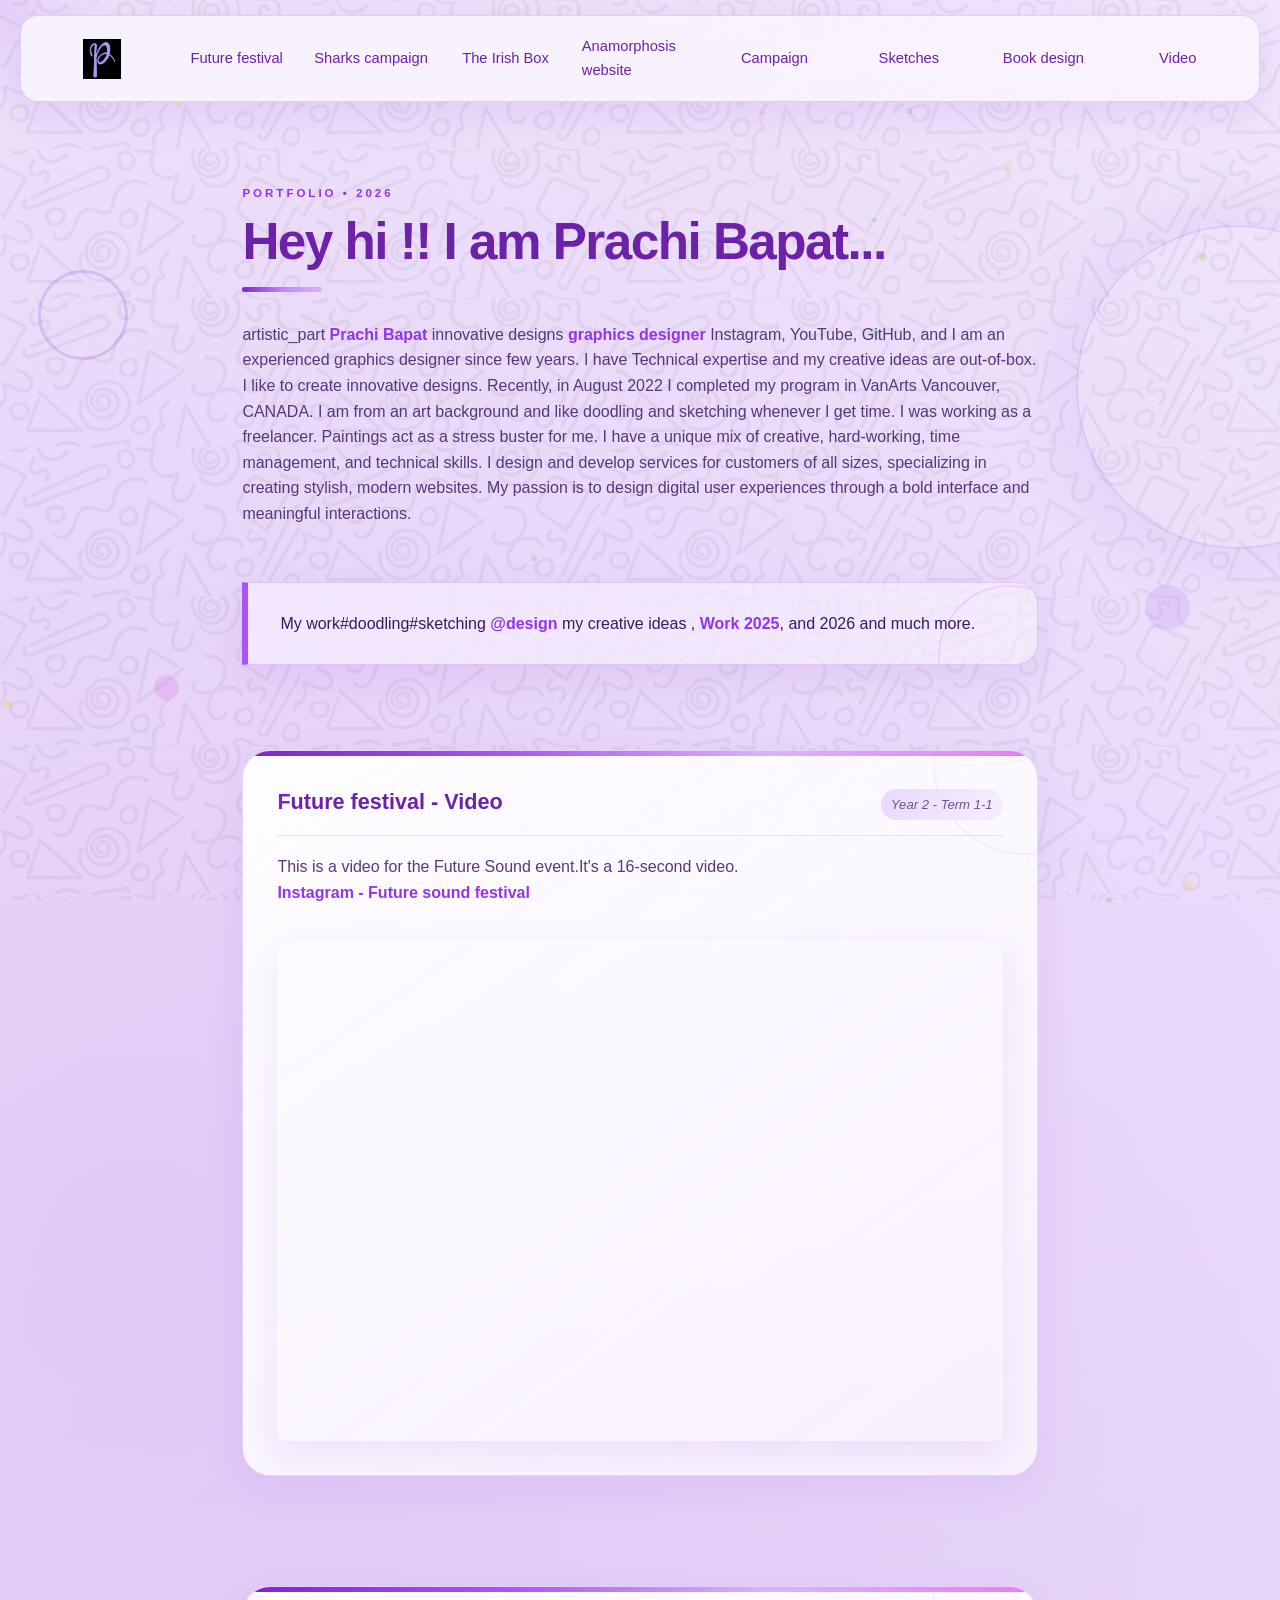
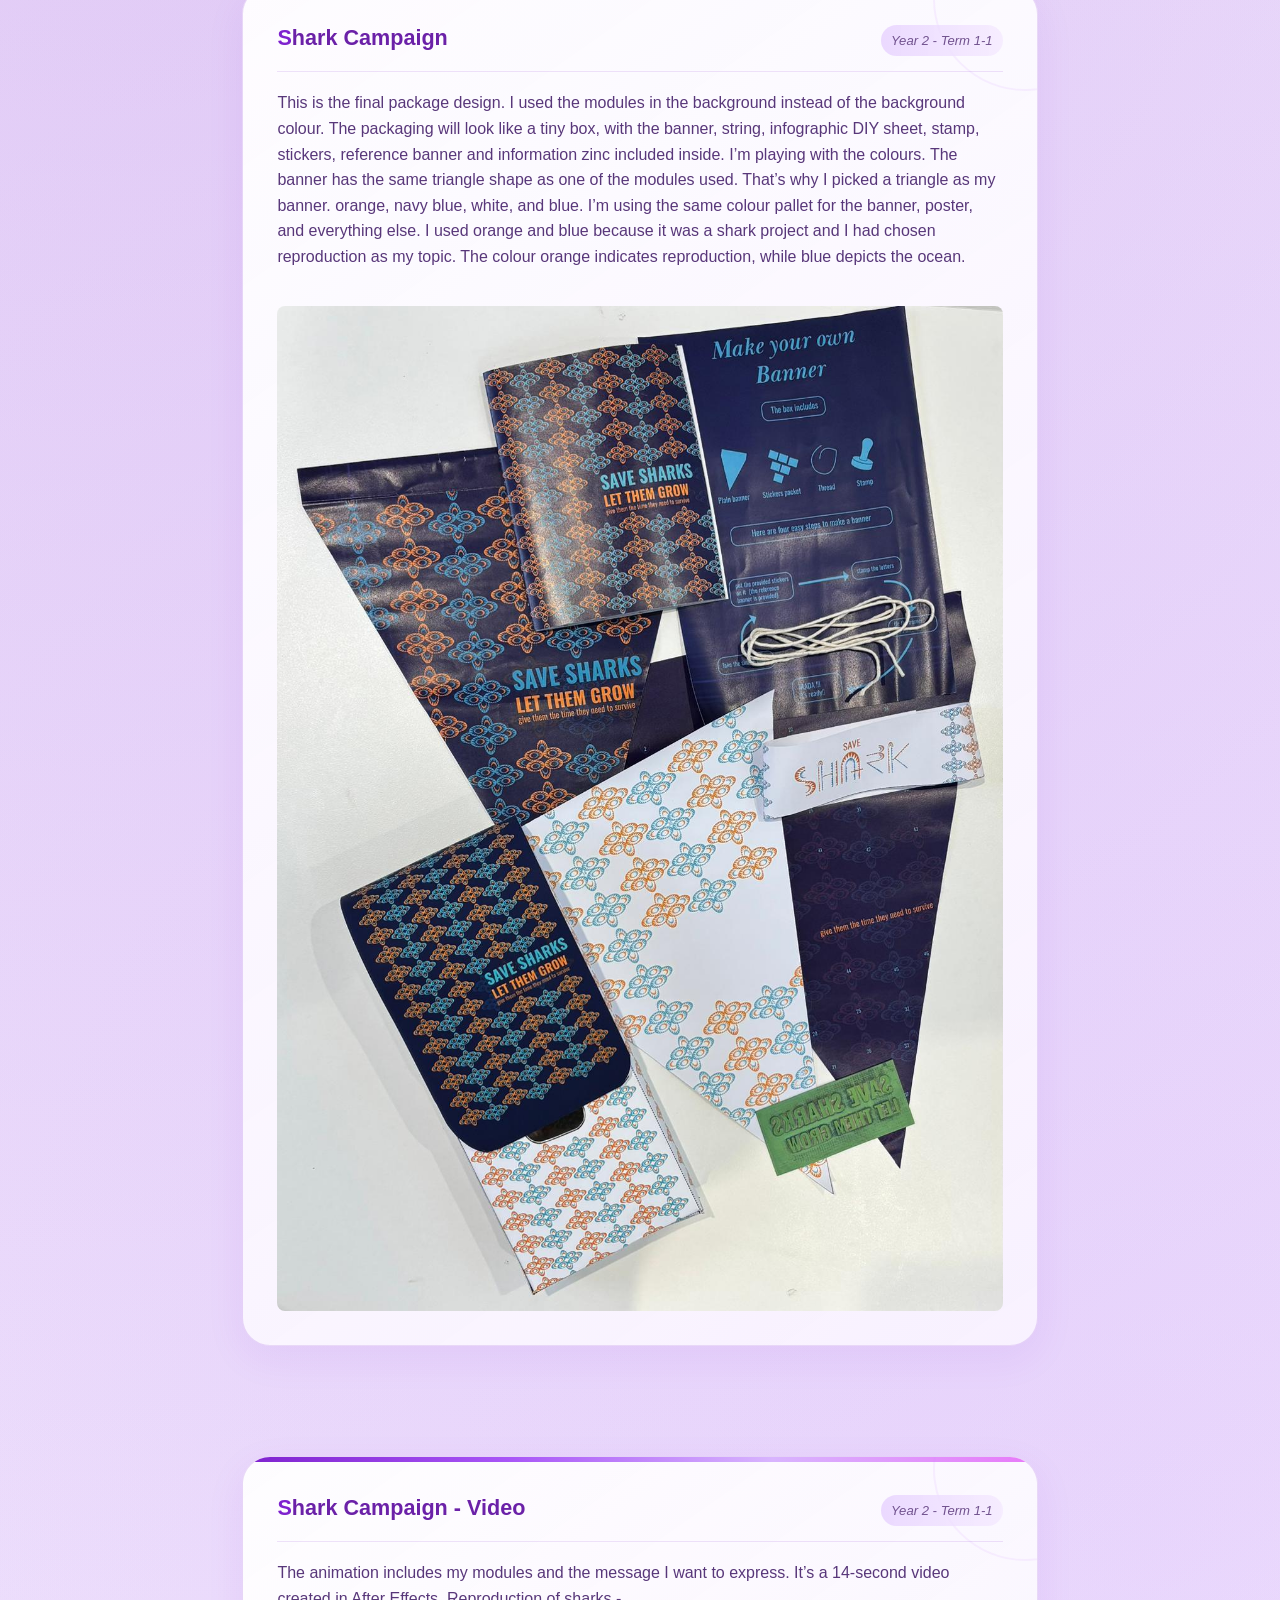
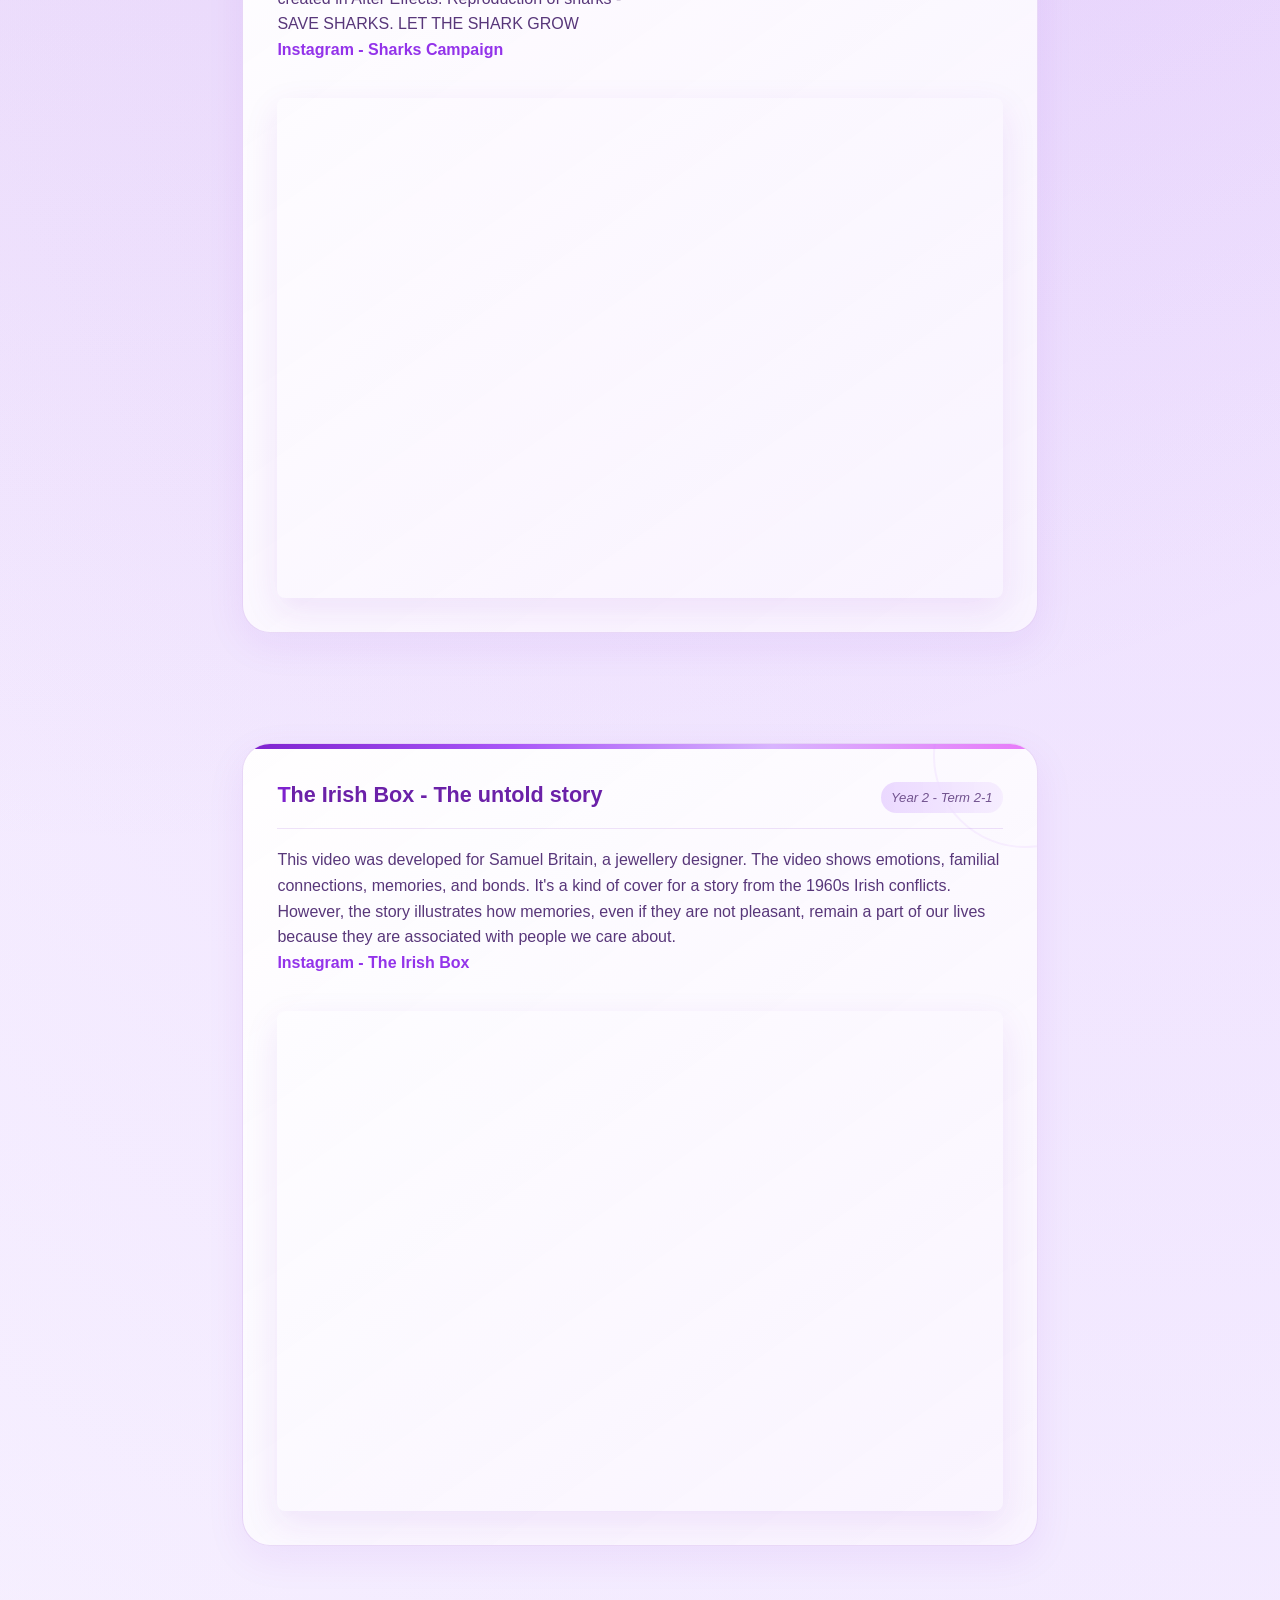
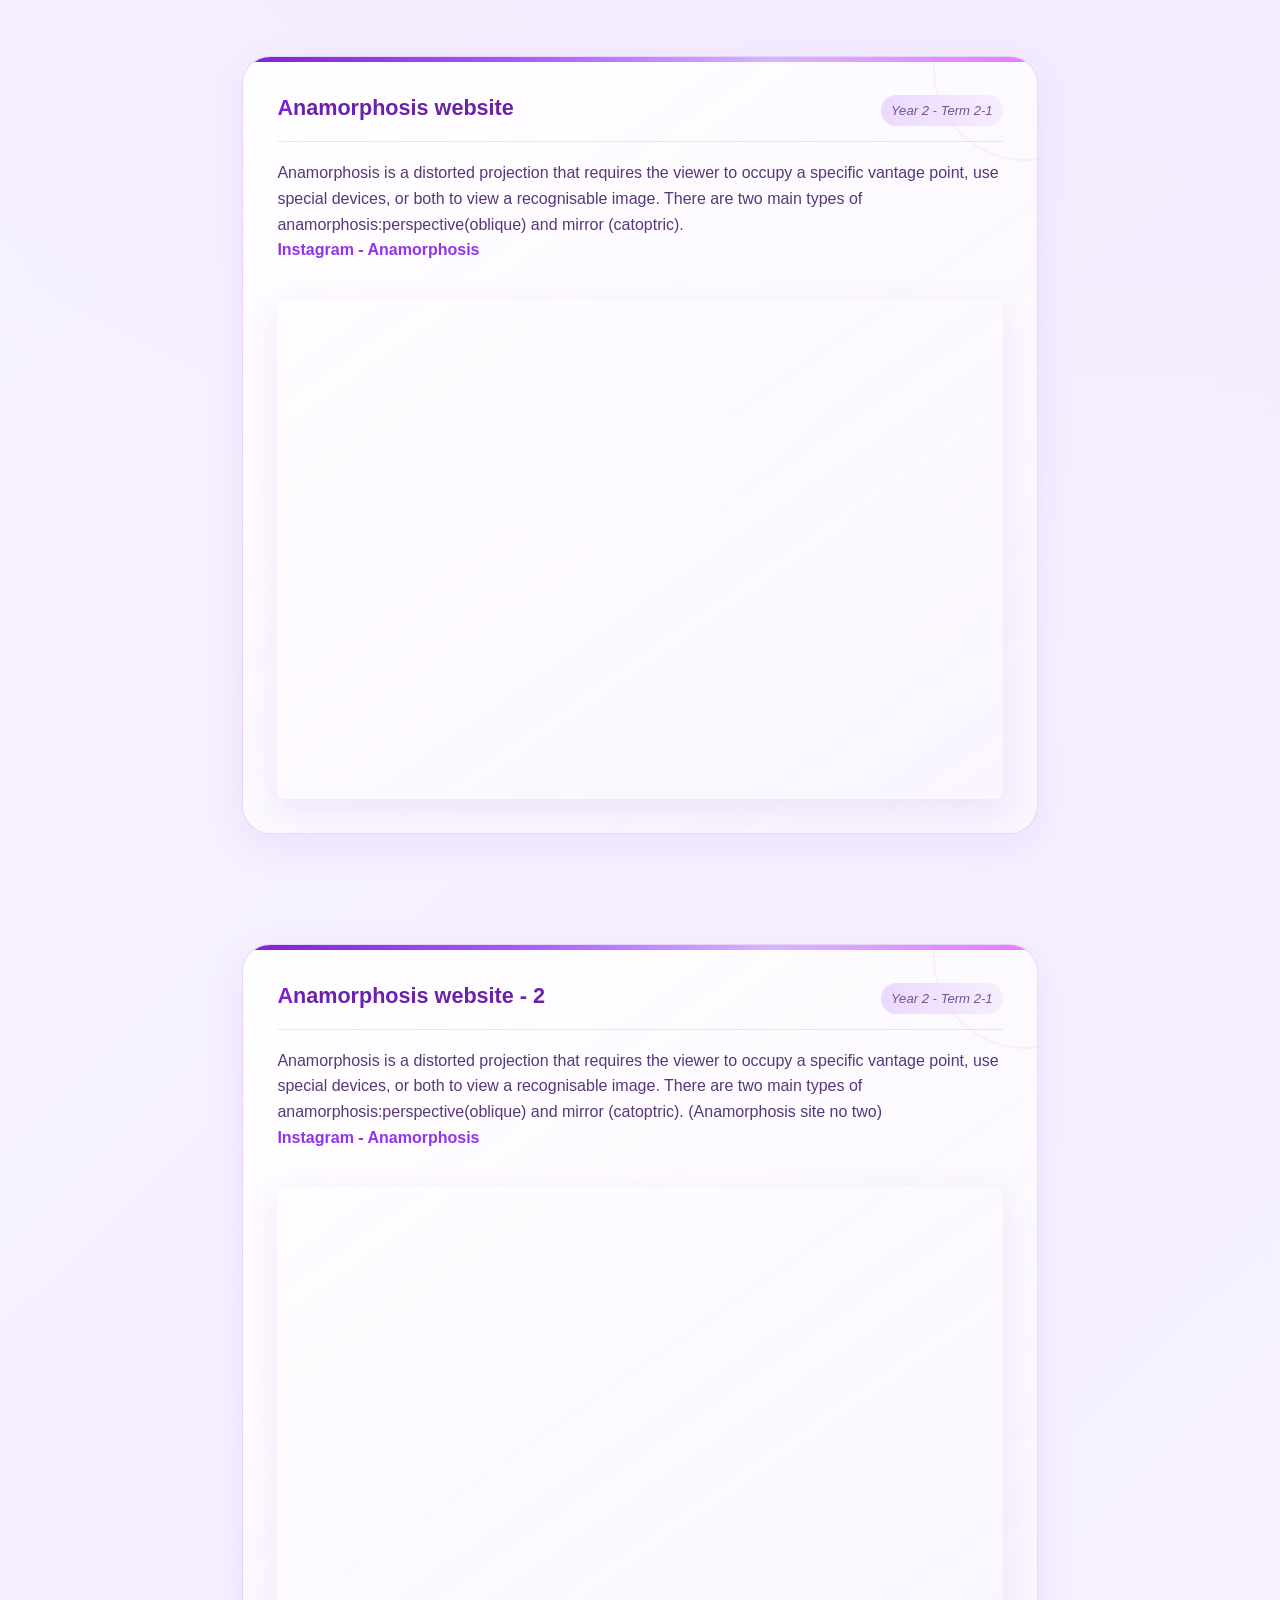
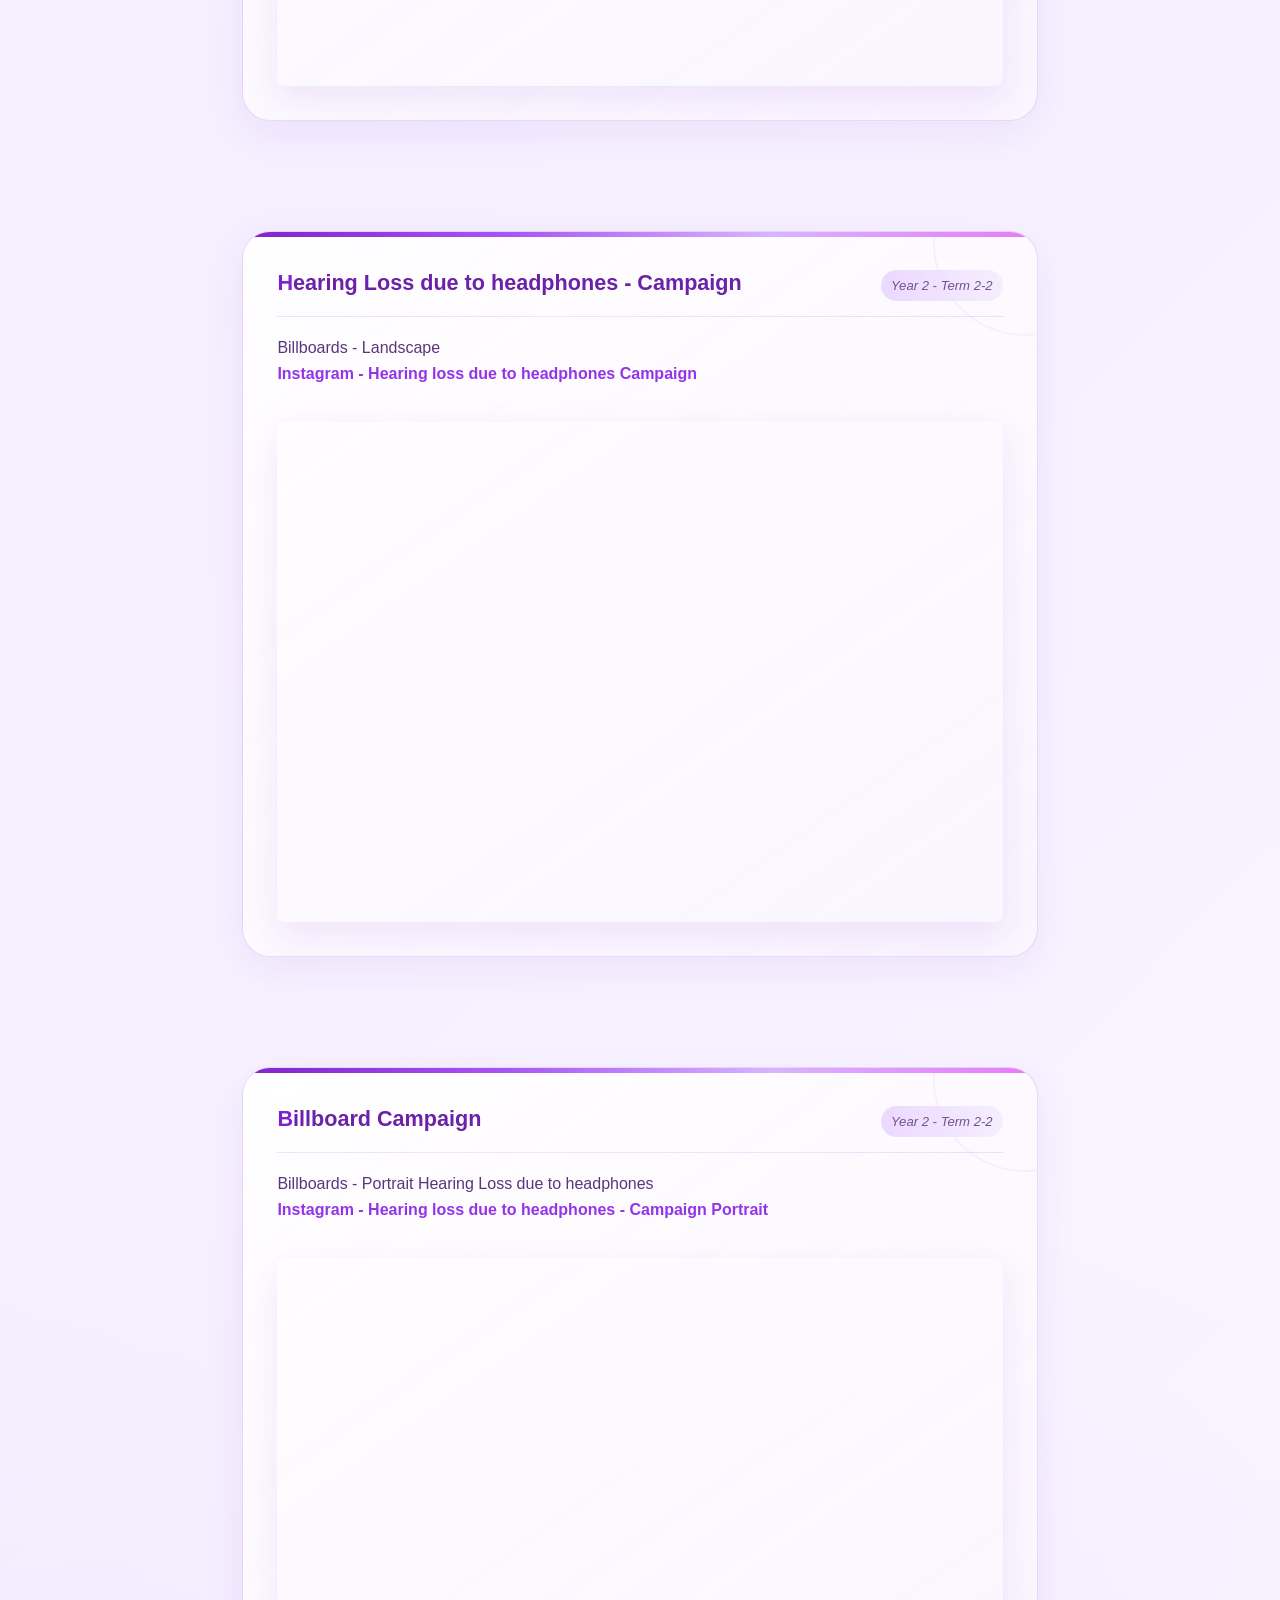
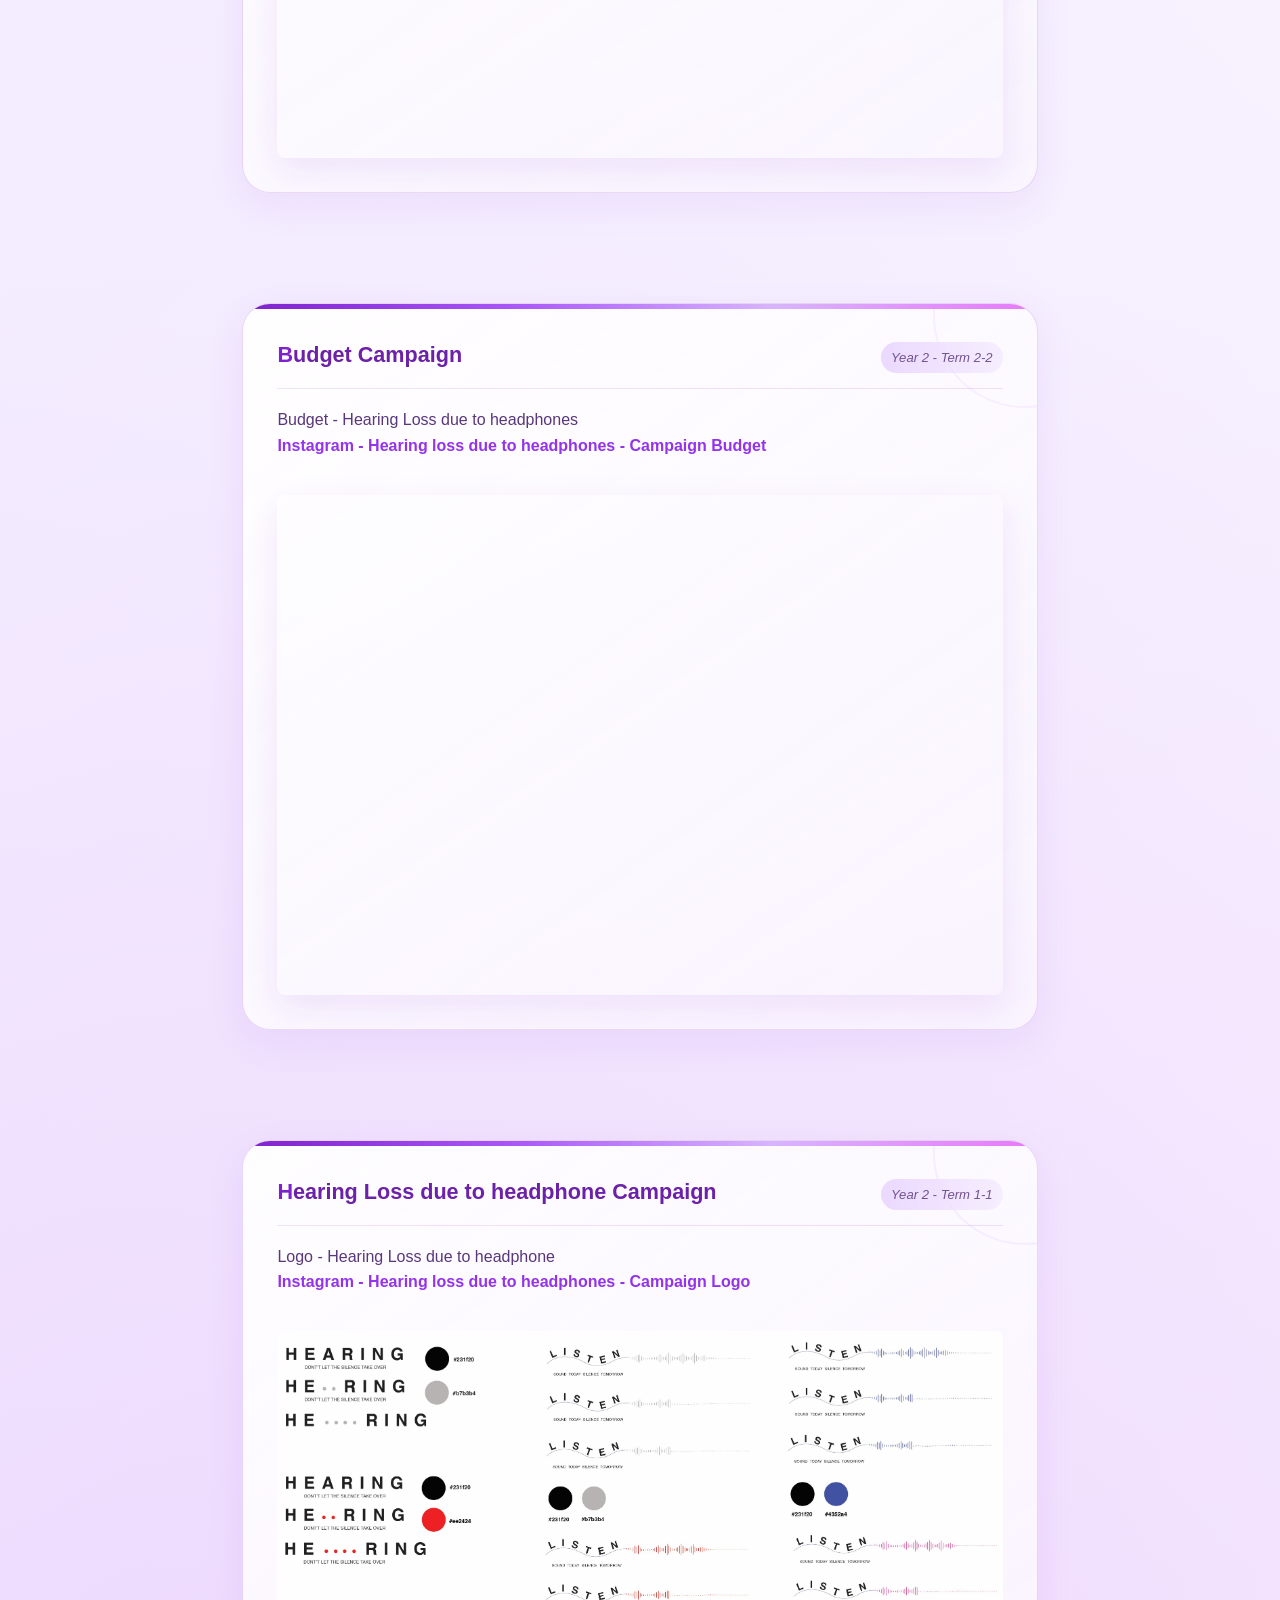
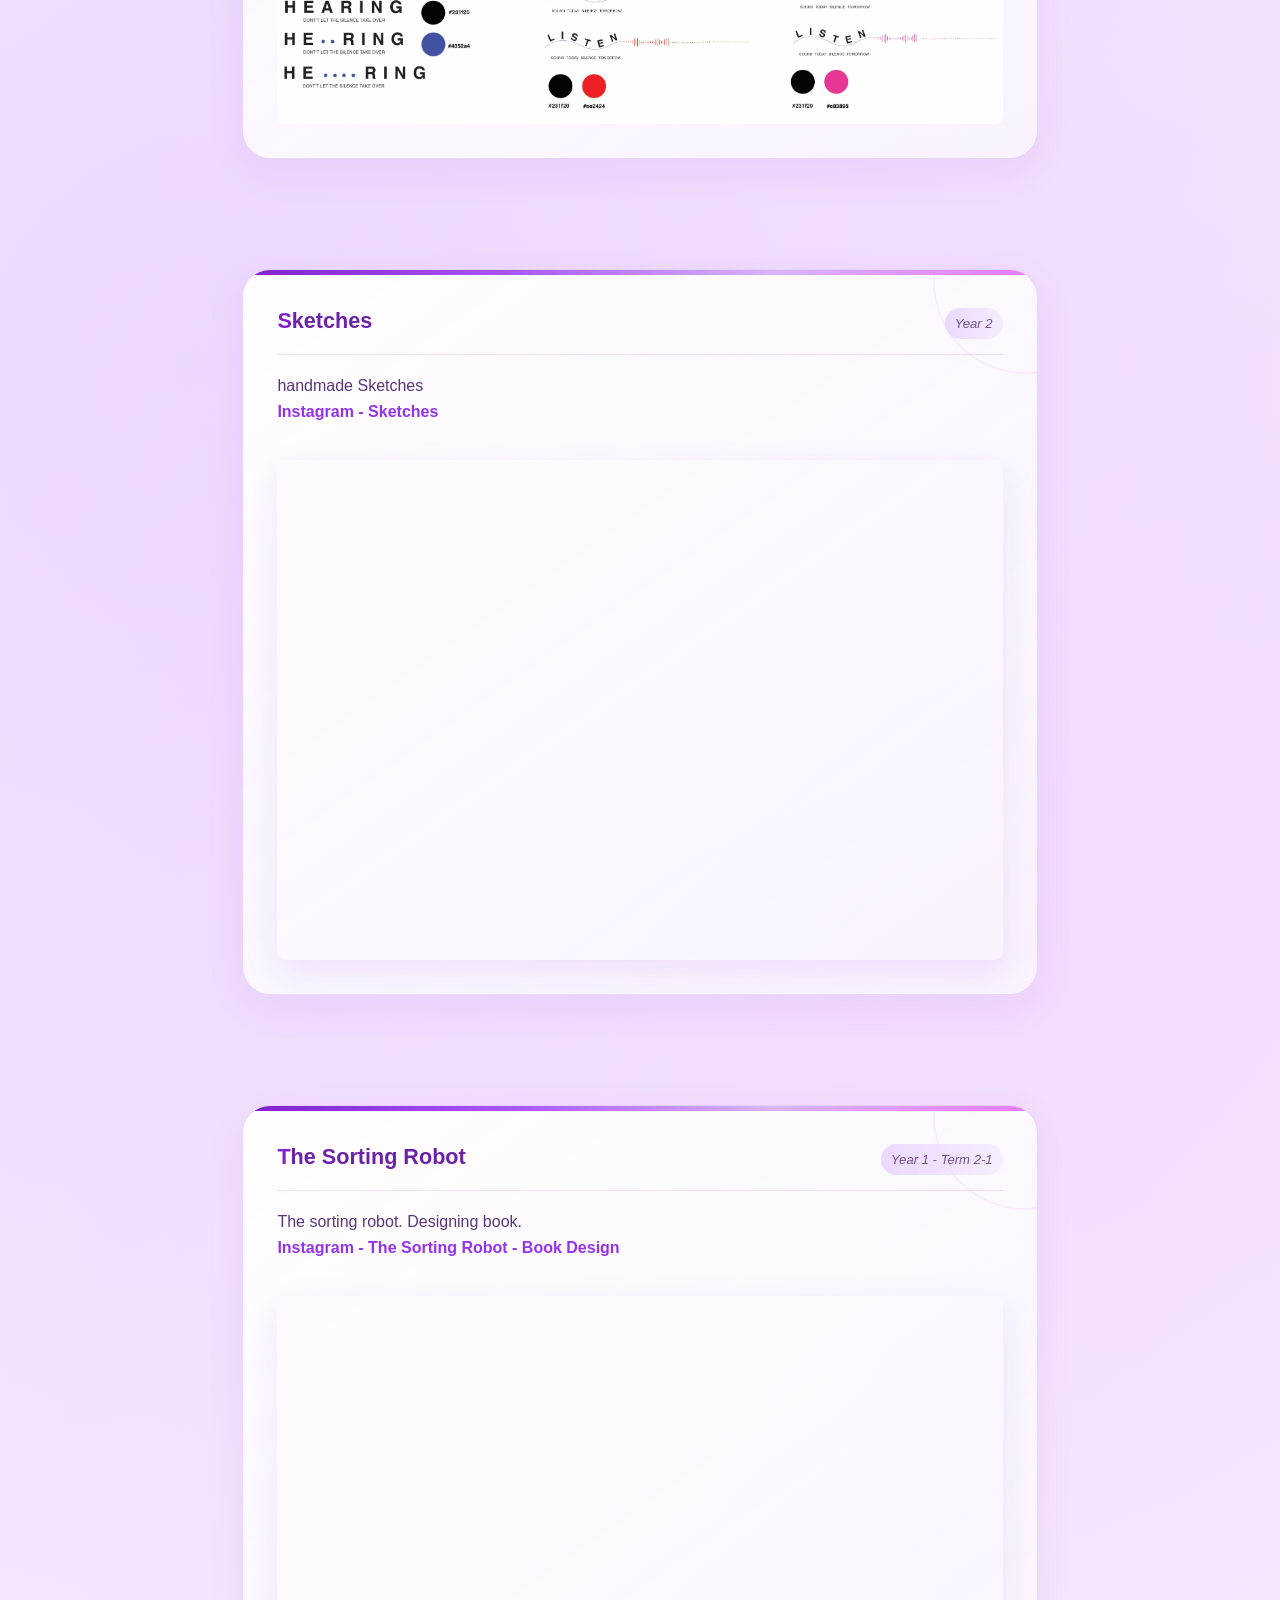
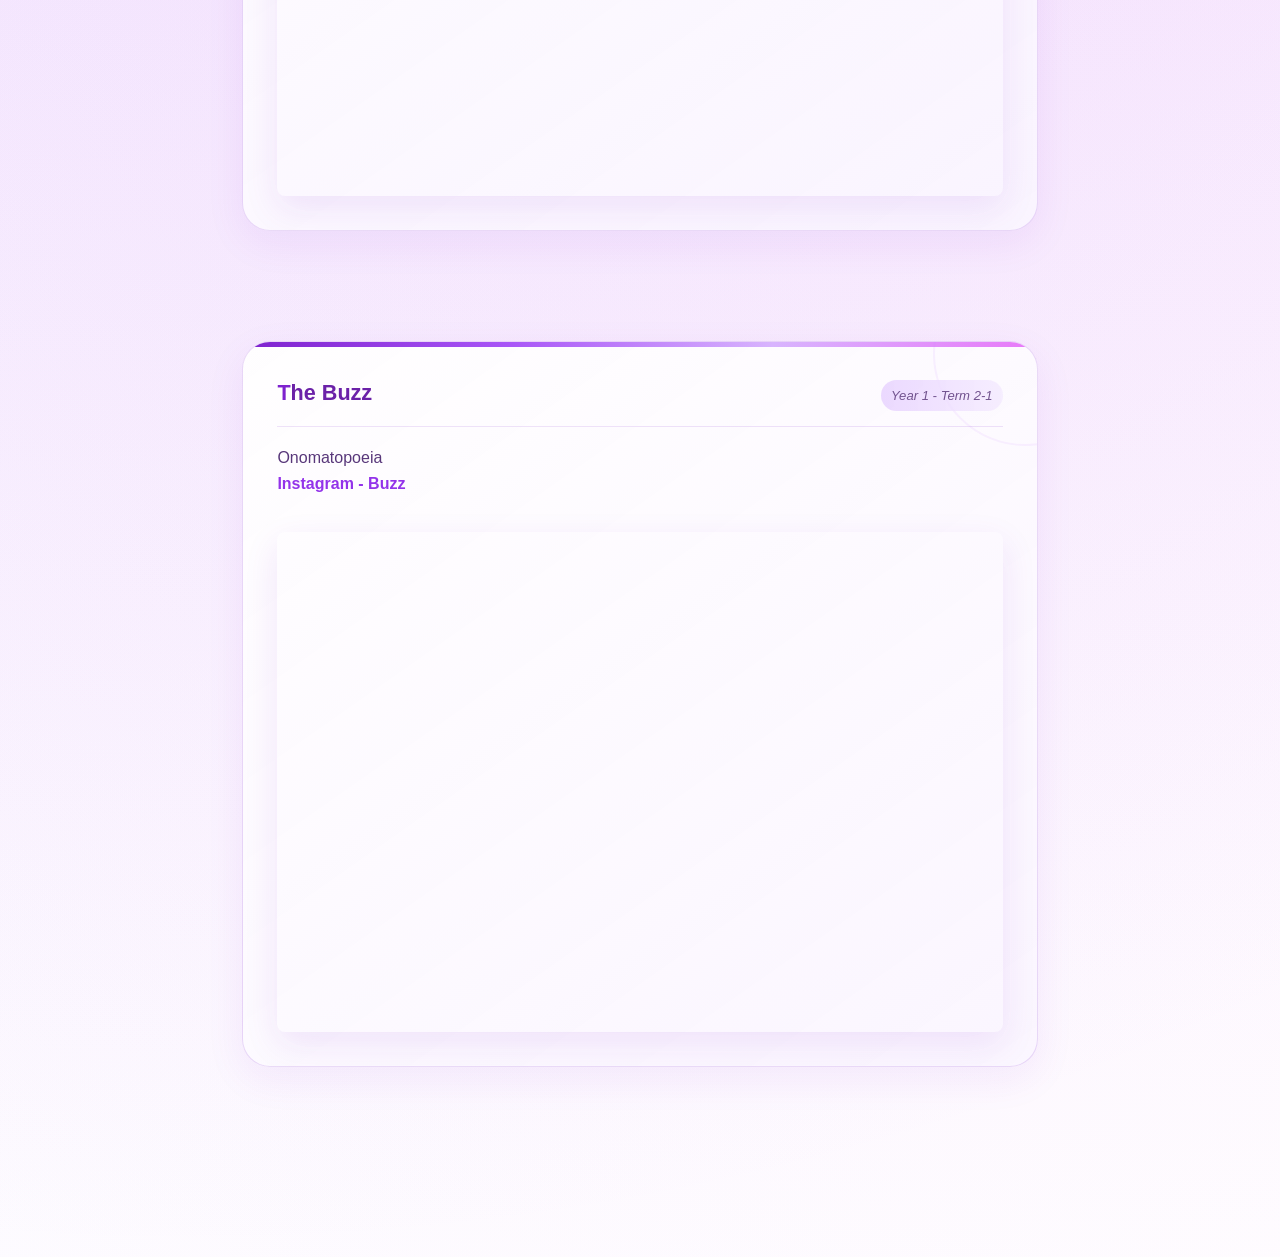
==== commit efa12747: "some changes" ====
--- a/index.html
+++ b/index.html
@@ -804,584 +804,10 @@
 
 <script src="script.js"></script>
 
-<script>
-
-document.addEventListener('DOMContentLoaded', function() {
-
-    console.log('Portfolio page loaded');
-
-    document.documentElement.style.scrollBehavior = 'smooth';
-
-
-    /* =====================================================
-       MOUSE FOLLOWING GLOW
-       ===================================================== */
-
-    const mouseGlow =
-        document.getElementById('mouseGlow');
-
-    let mouseX = 0;
-    let mouseY = 0;
-    let glowX = 0;
-    let glowY = 0;
-
-    document.addEventListener('mousemove', function(event) {
-
-        mouseX = event.clientX;
-        mouseY = event.clientY;
-
-    });
-
-    function animateGlow() {
-
-        glowX += (mouseX - glowX) * 0.08;
-        glowY += (mouseY - glowY) * 0.08;
-
-        mouseGlow.style.left =
-            glowX + 'px';
-
-        mouseGlow.style.top =
-            glowY + 'px';
-
-        requestAnimationFrame(animateGlow);
-
-    }
-
-    animateGlow();
-
-
-    /* =====================================================
-       SCROLL PROGRESS
-       ===================================================== */
-
-    const progress =
-        document.getElementById('scrollProgress');
-
-    function updateProgress() {
-
-        const scrollTop =
-            window.scrollY;
-
-        const documentHeight =
-            document.documentElement.scrollHeight -
-            window.innerHeight;
-
-        const percentage =
-            documentHeight > 0
-            ? (scrollTop / documentHeight) * 100
-            : 0;
-
-        progress.style.width =
-            percentage + '%';
-
-    }
-
-    window.addEventListener(
-        'scroll',
-        updateProgress,
-        { passive: true }
-    );
-
-    updateProgress();
-
-
-    /* =====================================================
-       NAVBAR SCROLL ANIMATION
-       ===================================================== */
-
-    const navbar =
-        document.querySelector('.navbar');
-
-    window.addEventListener(
-        'scroll',
-        function() {
-
-            if (window.scrollY > 40) {
-
-                navbar.classList.add('scrolled');
-
-            } else {
-
-                navbar.classList.remove('scrolled');
-
-            }
-
-        },
-        { passive: true }
-    );
-
-
-    /* =====================================================
-       PROJECT SCROLL REVEAL
-       ===================================================== */
-
-    const projects =
-        document.querySelectorAll('.project');
-
-    const projectObserver =
-        new IntersectionObserver(
-            function(entries) {
-
-                entries.forEach(function(entry) {
-
-                    if (entry.isIntersecting) {
-
-                        entry.target.classList.add('visible');
-
-                    }
-
-                });
-
-            },
-            {
-                threshold: 0.08
-            }
-        );
-
-    projects.forEach(function(project) {
-
-        projectObserver.observe(project);
-
-    });
-
-
-    /* =====================================================
-       ACTIVE NAVIGATION
-       ===================================================== */
-
-    const navLinks =
-        document.querySelectorAll('.nav-item a');
-
-    const sections =
-        document.querySelectorAll('.project[id]');
-
-    const sectionObserver =
-        new IntersectionObserver(
-            function(entries) {
-
-                entries.forEach(function(entry) {
-
-                    if (entry.isIntersecting) {
-
-                        navLinks.forEach(function(link) {
-
-                            link.classList.remove('active');
-
-                        });
-
-                        const activeLink =
-                            document.querySelector(
-                                '.nav-item a[href="#' +
-                                entry.target.id +
-                                '"]'
-                            );
-
-                        if (activeLink) {
-
-                            activeLink.classList.add('active');
-
-                        }
-
-                    }
-
-                });
-
-            },
-            {
-                threshold: 0.2,
-                rootMargin:
-                    '-20% 0px -60% 0px'
-            }
-        );
-
-    sections.forEach(function(section) {
-
-        sectionObserver.observe(section);
-
-    });
-
-
-    /* =====================================================
-       PROJECT 3D MOUSE EFFECT
-       ===================================================== */
-
-    document
-        .querySelectorAll('.project')
-        .forEach(function(card) {
-
-            card.addEventListener(
-                'mousemove',
-                function(event) {
-
-                    if (window.innerWidth < 768) {
-                        return;
-                    }
-
-                    const rect =
-                        card.getBoundingClientRect();
-
-                    const x =
-                        event.clientX -
-                        rect.left;
-
-                    const y =
-                        event.clientY -
-                        rect.top;
-
-                    const centerX =
-                        rect.width / 2;
-
-                    const centerY =
-                        rect.height / 2;
-
-                    const rotateX =
-                        ((y - centerY) /
-                        centerY) * -1.3;
-
-                    const rotateY =
-                        ((x - centerX) /
-                        centerX) * 1.3;
-
-                    card.style.transform =
-                        `translateY(-10px)
-                         scale(1.01)
-                         perspective(1000px)
-                         rotateX(${rotateX}deg)
-                         rotateY(${rotateY}deg)`;
-
-                }
-            );
-
-            card.addEventListener(
-                'mouseleave',
-                function() {
-
-                    card.style.transform =
-                        '';
-
-                }
-            );
-
-        });
-
-
-    /* =====================================================
-       PROJECT IMAGE PARALLAX
-       ===================================================== */
-
-    document
-        .querySelectorAll('.project-images img')
-        .forEach(function(image) {
-
-            image.addEventListener(
-                'mousemove',
-                function(event) {
-
-                    if (window.innerWidth < 768) {
-                        return;
-                    }
-
-                    const rect =
-                        image.getBoundingClientRect();
-
-                    const x =
-                        (event.clientX -
-                        rect.left) /
-                        rect.width;
-
-                    const y =
-                        (event.clientY -
-                        rect.top) /
-                        rect.height;
-
-                    const moveX =
-                        (x - 0.5) * 8;
-
-                    const moveY =
-                        (y - 0.5) * 8;
-
-                    image.style.transform =
-                        `scale(1.025)
-                         translate(${moveX}px, ${moveY}px)`;
-
-                }
-            );
-
-            image.addEventListener(
-                'mouseleave',
-                function() {
-
-                    image.style.transform =
-                        '';
-
-                }
-            );
-
-        });
-
-
-    /* =====================================================
-       VIDEO / IMAGE LINKS
-       ===================================================== */
-
-    document
-        .querySelectorAll('.project-images')
-        .forEach(function(project) {
-
-            project.addEventListener(
-                'click',
-                function(event) {
-
-                    if (
-                        event.target.tagName === 'A' ||
-                        event.target.tagName === 'IFRAME'
-                    ) {
-
-                        return;
-
-                    }
-
-                    if (project.dataset.link) {
-
-                        window.open(
-                            project.dataset.link,
-                            '_blank',
-                            'noopener'
-                        );
-
-                    }
-
-                }
-            );
-
-        });
-
-
-    /* =====================================================
-       BACK TO TOP
-       ===================================================== */
-
-    const backToTop =
-        document.getElementById('backToTop');
-
-    window.addEventListener(
-        'scroll',
-        function() {
-
-            if (window.scrollY > 500) {
-
-                backToTop.classList.add('show');
-
-            } else {
-
-                backToTop.classList.remove('show');
-
-            }
-
-        },
-        { passive: true }
-    );
-
-    backToTop.addEventListener(
-        'click',
-        function() {
-
-            window.scrollTo({
-
-                top: 0,
-
-                behavior: 'smooth'
-
-            });
-
-        }
-    );
-
-
-    /* =====================================================
-       RANDOM FLOATING PARTICLES
-       ===================================================== */
-
-    const particleCount = 22;
-
-    for (
-        let i = 0;
-        i < particleCount;
-        i++
-    ) {
-
-        const particle =
-            document.createElement('span');
-
-        particle.style.position =
-            'fixed';
-
-        particle.style.left =
-            Math.random() * 100 + '%';
-
-        particle.style.top =
-            Math.random() * 100 + '%';
-
-        const size =
-            Math.random() * 7 + 3;
-
-        particle.style.width =
-            size + 'px';
-
-        particle.style.height =
-            size + 'px';
-
-        particle.style.borderRadius =
-            '50%';
-
-        particle.style.background =
-            [
-                '#22c55e',
-                '#84cc16',
-                '#facc15',
-                '#fb7185'
-            ][
-                Math.floor(
-                    Math.random() * 4
-                )
-            ];
-
-        particle.style.opacity =
-            '0.20';
-
-        particle.style.pointerEvents =
-            'none';
-
-        particle.style.zIndex =
-            '-2';
-
-        particle.style.animation =
-            `particleFloat ${
-                5 + Math.random() * 8
-            }s ease-in-out infinite`;
-
-        particle.style.animationDelay =
-            `${Math.random() * 5}s`;
-
-        document.body.appendChild(
-            particle
-        );
-
-    }
-
-
-    /* =====================================================
-       DYNAMIC PARTICLE ANIMATION
-       ===================================================== */
-
-    const particleStyle =
-        document.createElement('style');
-
-    particleStyle.innerHTML = `
-
-        @keyframes particleFloat {
-
-            0%, 100% {
-
-                transform:
-                    translate(0, 0)
-                    scale(1);
-
-            }
-
-            25% {
-
-                transform:
-                    translate(20px, -35px)
-                    scale(1.25);
-
-            }
-
-            50% {
-
-                transform:
-                    translate(-25px, -60px)
-                    scale(0.8);
-
-            }
-
-            75% {
-
-                transform:
-                    translate(30px, -25px)
-                    scale(1.15);
-
-            }
-
-        }
-
-    `;
-
-    document.head.appendChild(
-        particleStyle
-    );
-
-
-    /* =====================================================
-       STAGGER PROJECT ANIMATION
-       ===================================================== */
-
-    projects.forEach(
-        function(project, index) {
-
-            project.style.transitionDelay =
-                `${Math.min(index * 0.04, 0.35)}s`;
-
-        }
-    );
-
-
-    /* =====================================================
-       CURSOR POSITION FOR EXTRA INTERACTION
-       ===================================================== */
-
-    document
-        .querySelectorAll('.project')
-        .forEach(function(card) {
-
-            card.addEventListener(
-                'mouseenter',
-                function() {
-
-                    mouseGlow.style.transform =
-                        'translate(-50%, -50%) scale(1.35)';
-
-                }
-            );
-
-            card.addEventListener(
-                'mouseleave',
-                function() {
-
-                    mouseGlow.style.transform =
-                        'translate(-50%, -50%) scale(1)';
-
-                }
-            );
-
-        });
-
-
-    /* =====================================================
-       CONSOLE MESSAGE
-       ===================================================== */
-
-    console.log(
-        'Prachi Portfolio — animation system loaded'
-    );
-
-    
-
-});
-
-
-
-</script>
+<!-- <script>
+
+
+</script> -->
 
 </body>
 
--- a/styles.css
+++ b/styles.css
@@ -11,10 +11,6 @@
     scroll-behavior: smooth;
 
 }
-
-
-
-
 
 body {
 
@@ -42,7 +38,7 @@
     content: "";
     position: fixed;
     inset: 0;
-    background-image: url('assets/doodle.jpg');
+    background-image: url('assets/doodleJPG.jpg');
     background-size: 300px;
     background-repeat: repeat;
     opacity: 0.04;
@@ -470,7 +466,7 @@
 
 .container {
 
-    max-width: 1250px;
+    max-width: 1000px;
     margin: 0 auto;
 
     padding: 85px 8vw 80px;
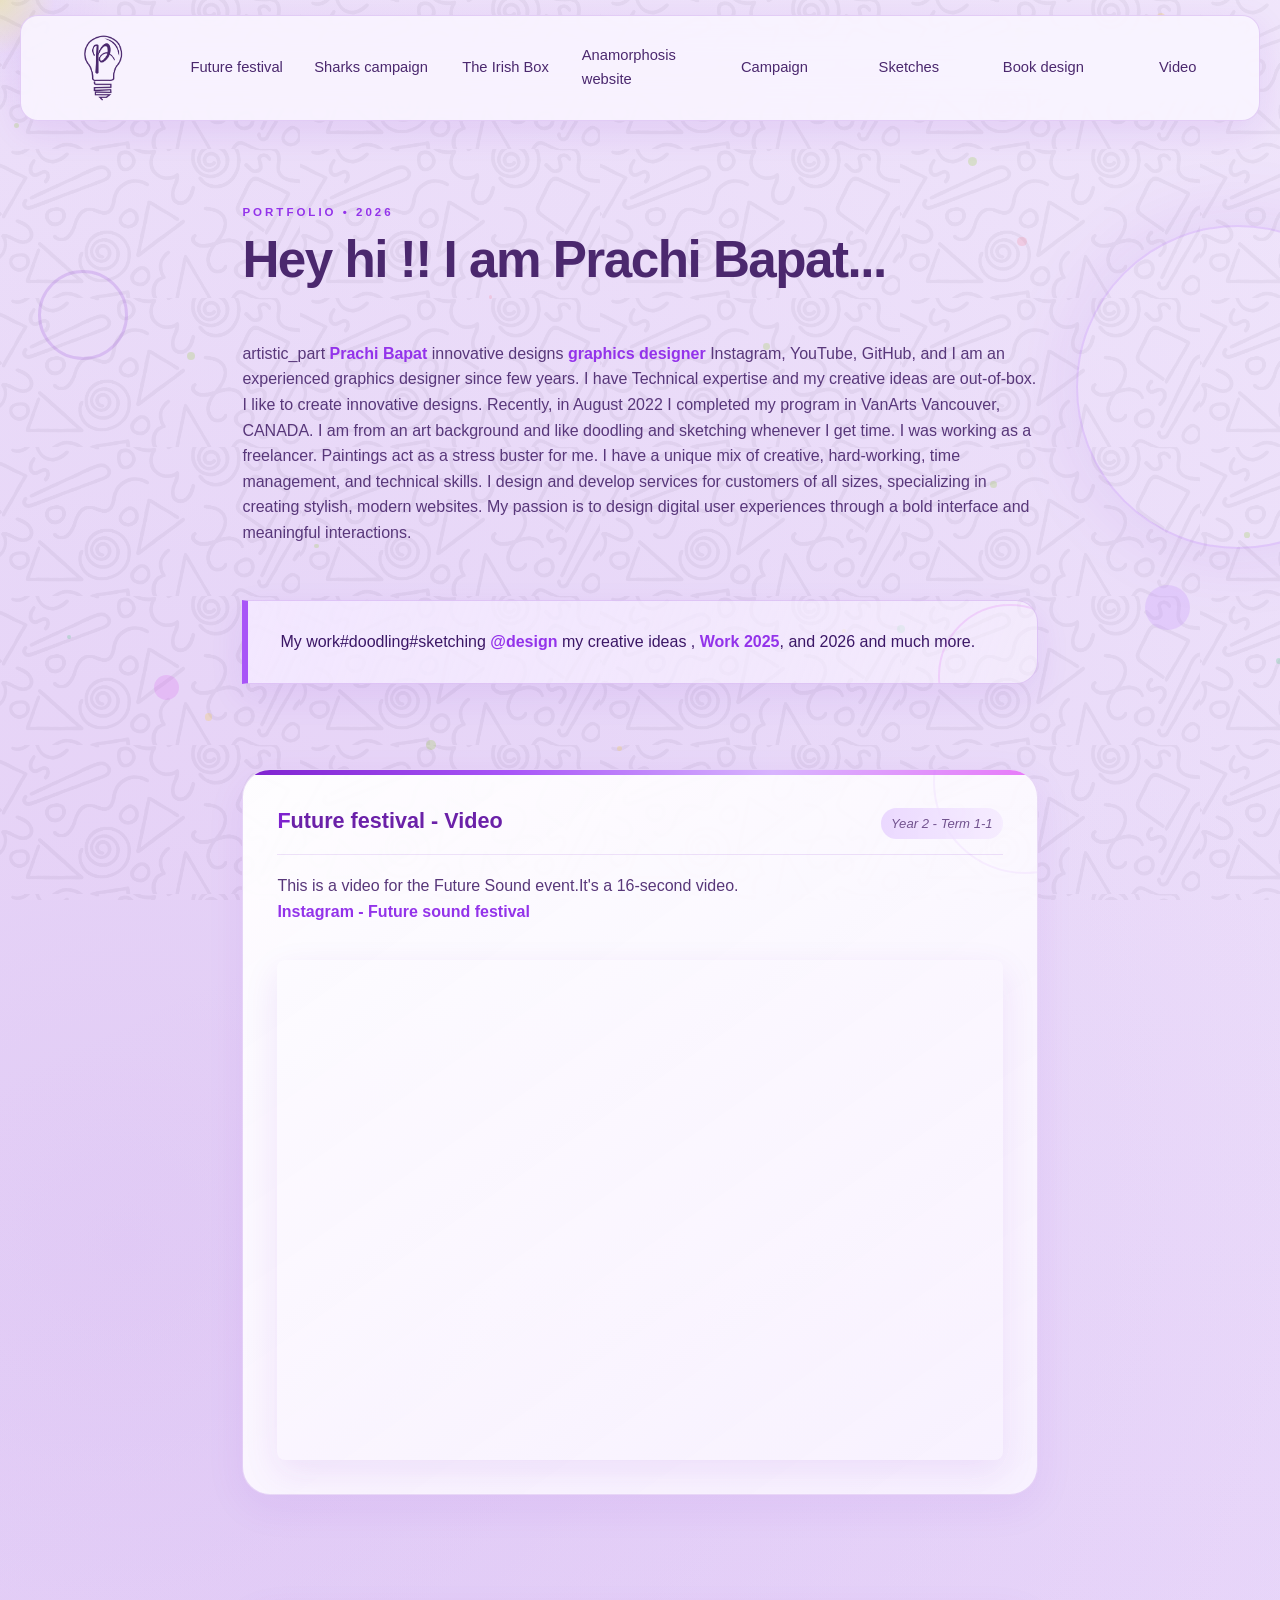
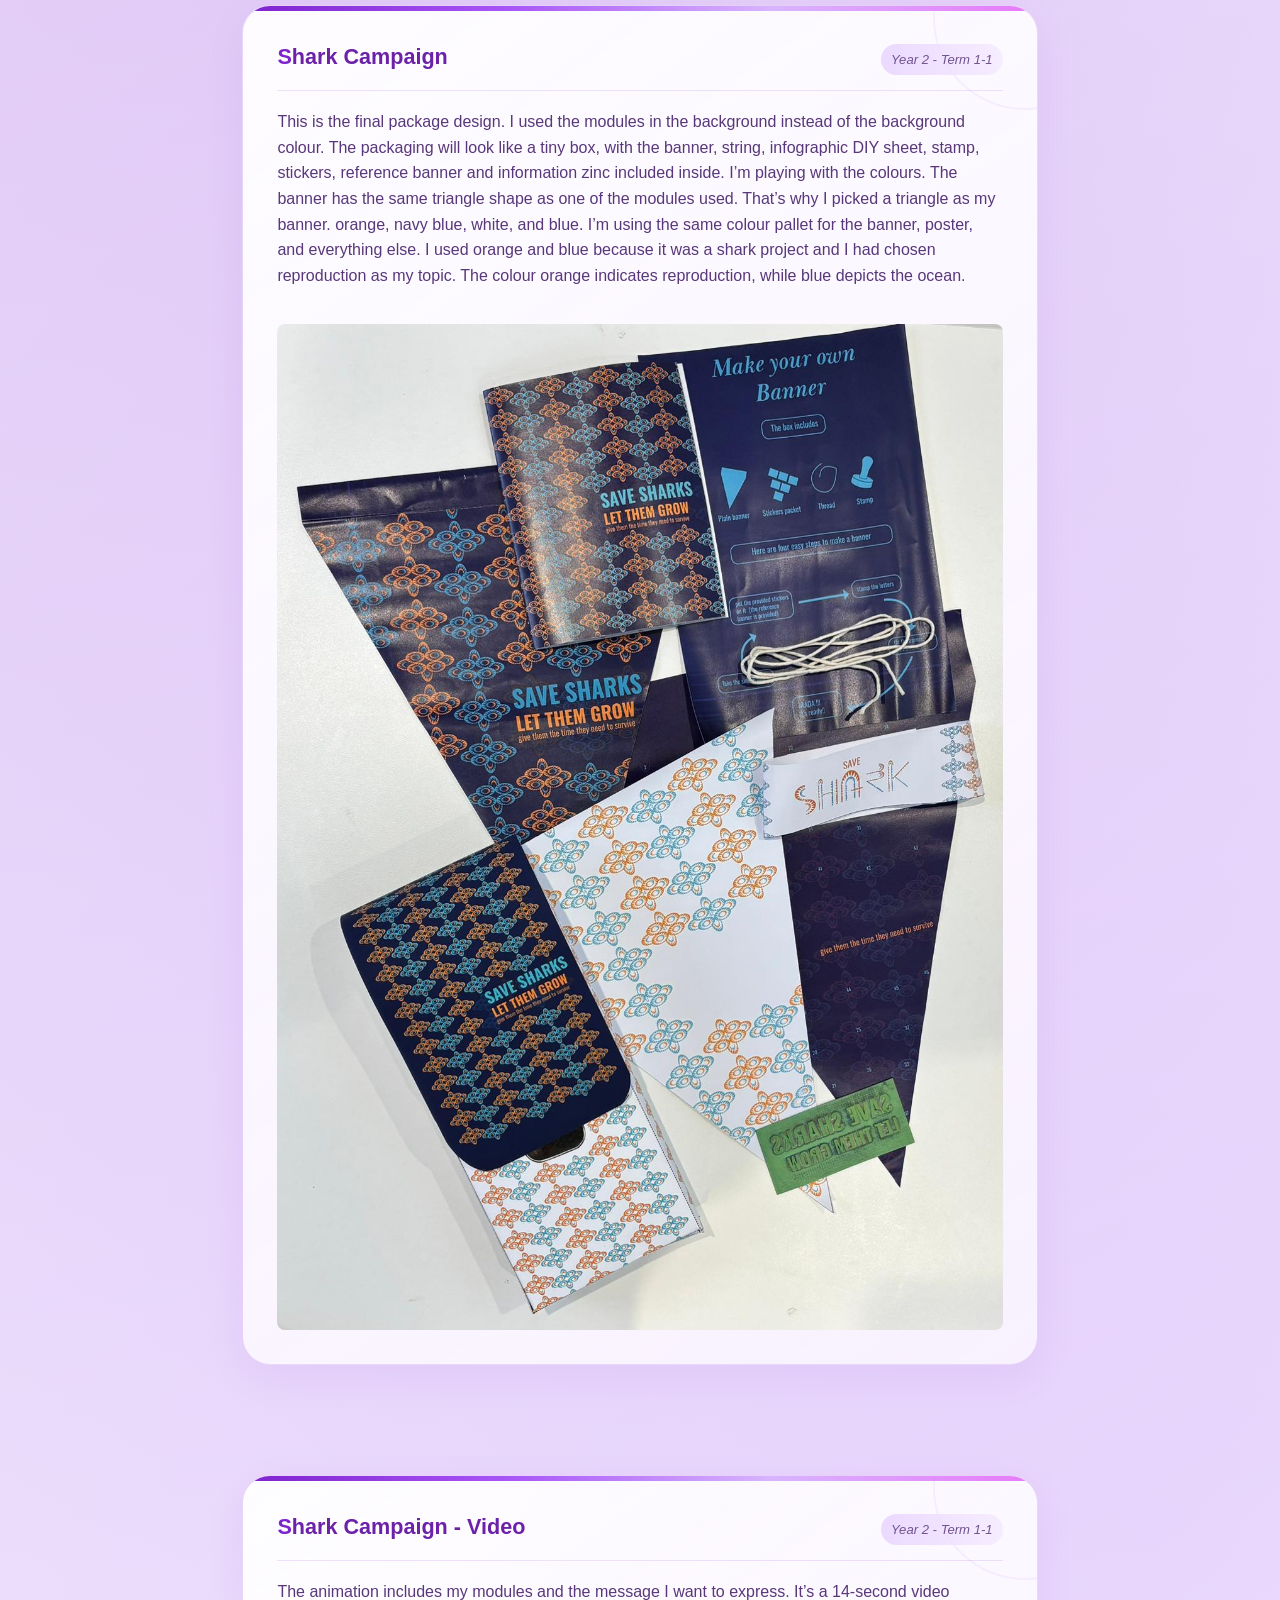
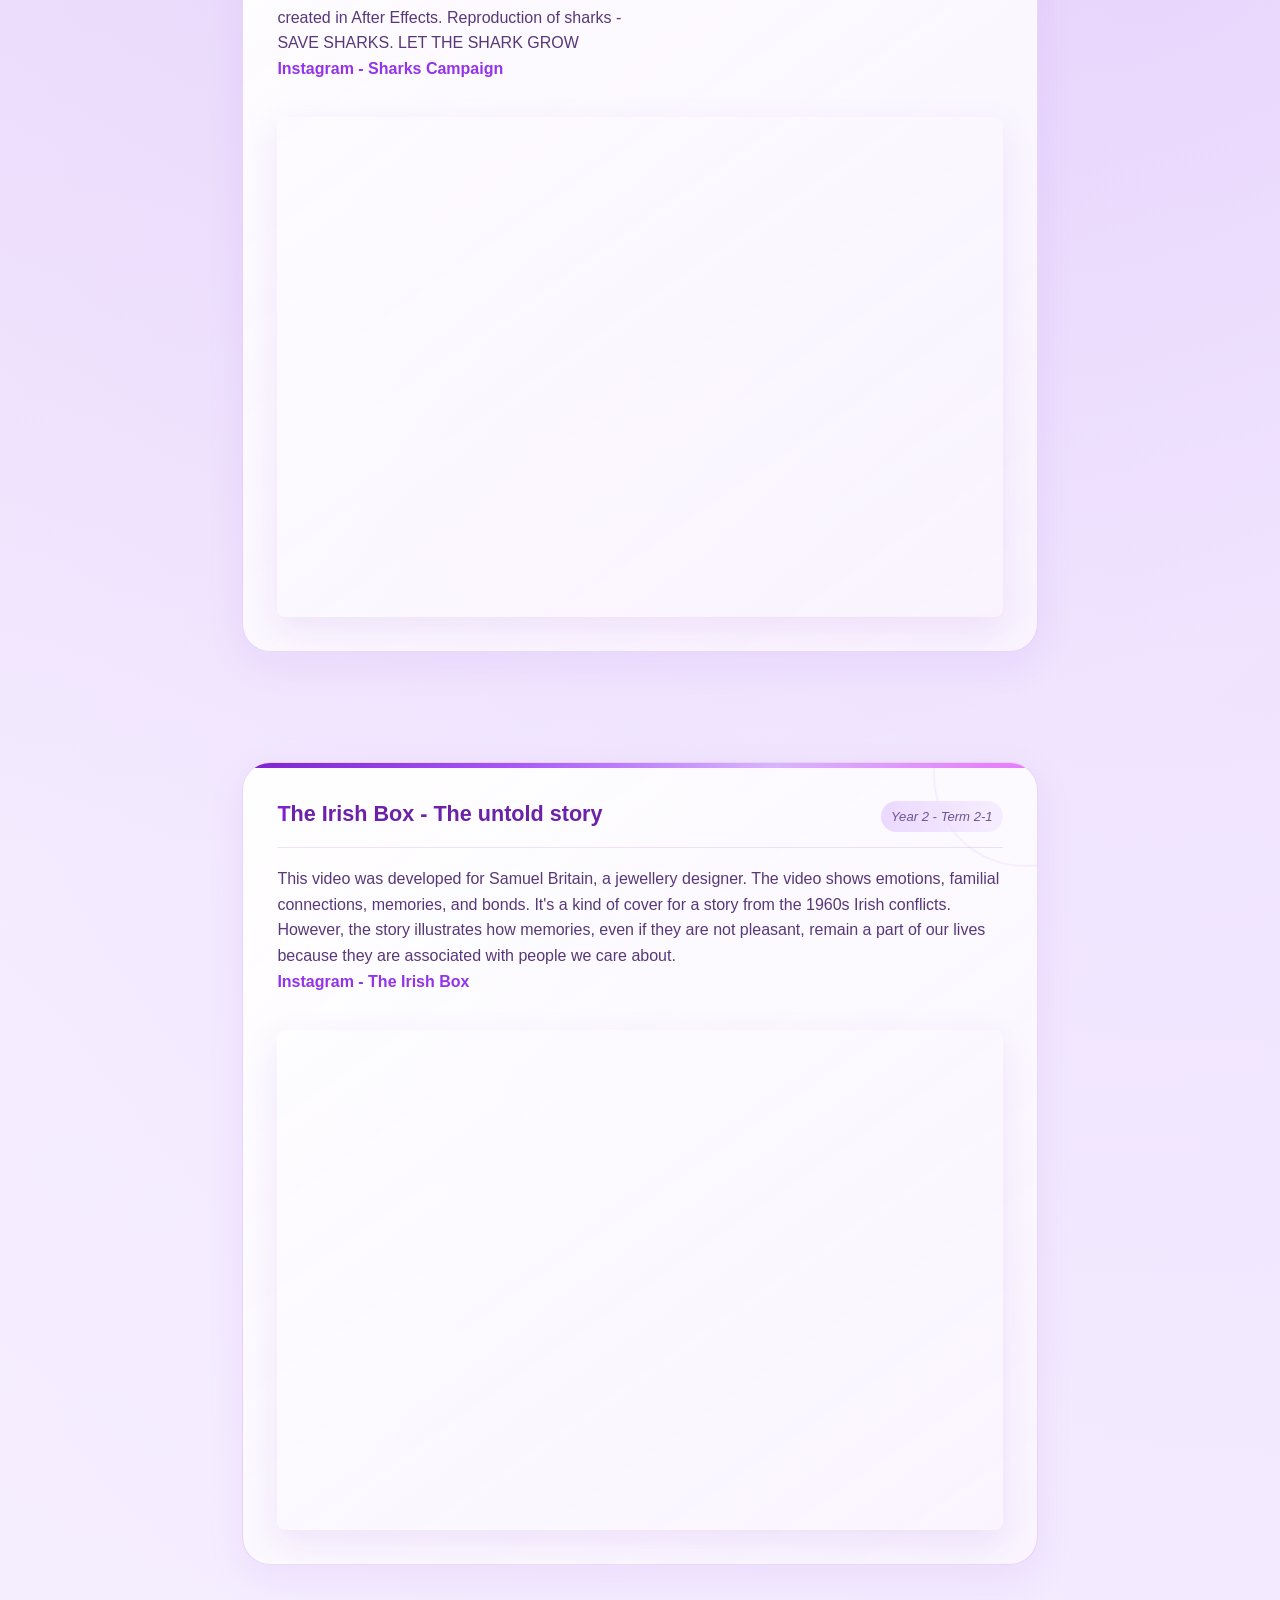
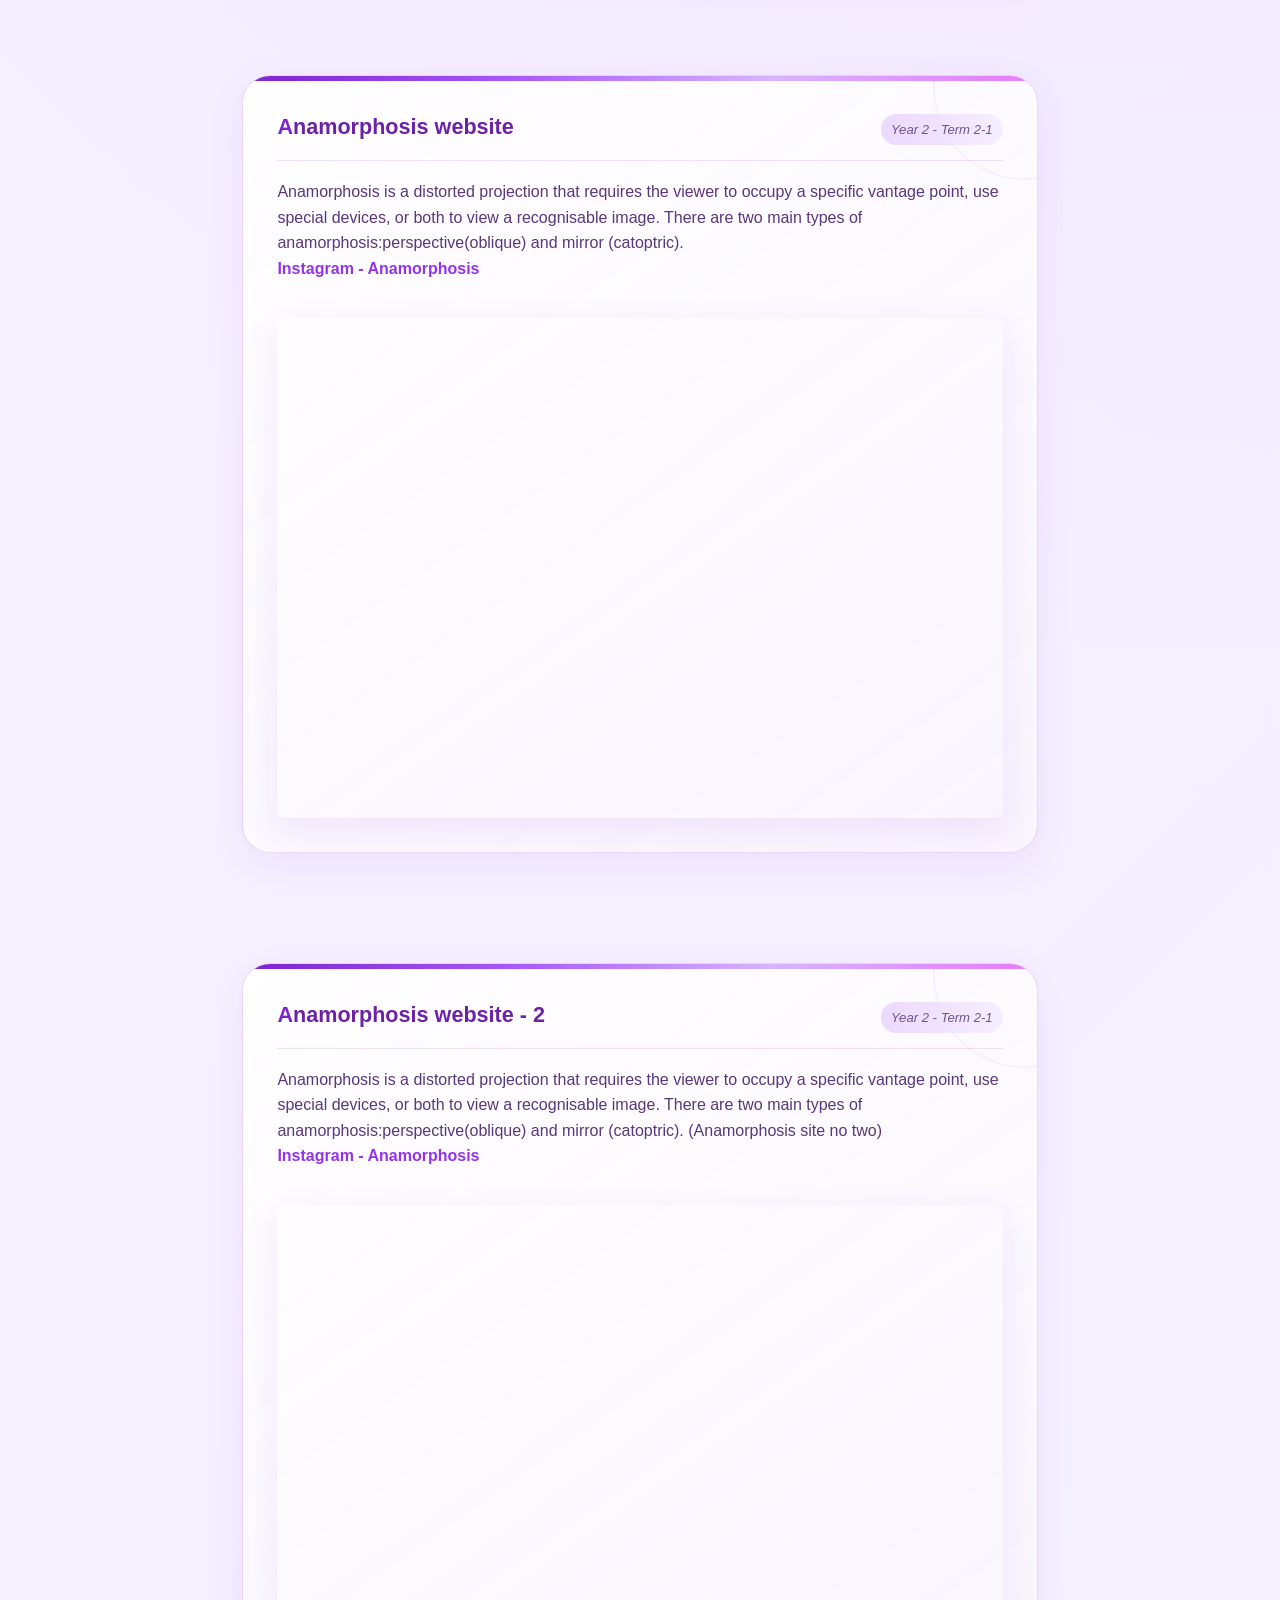
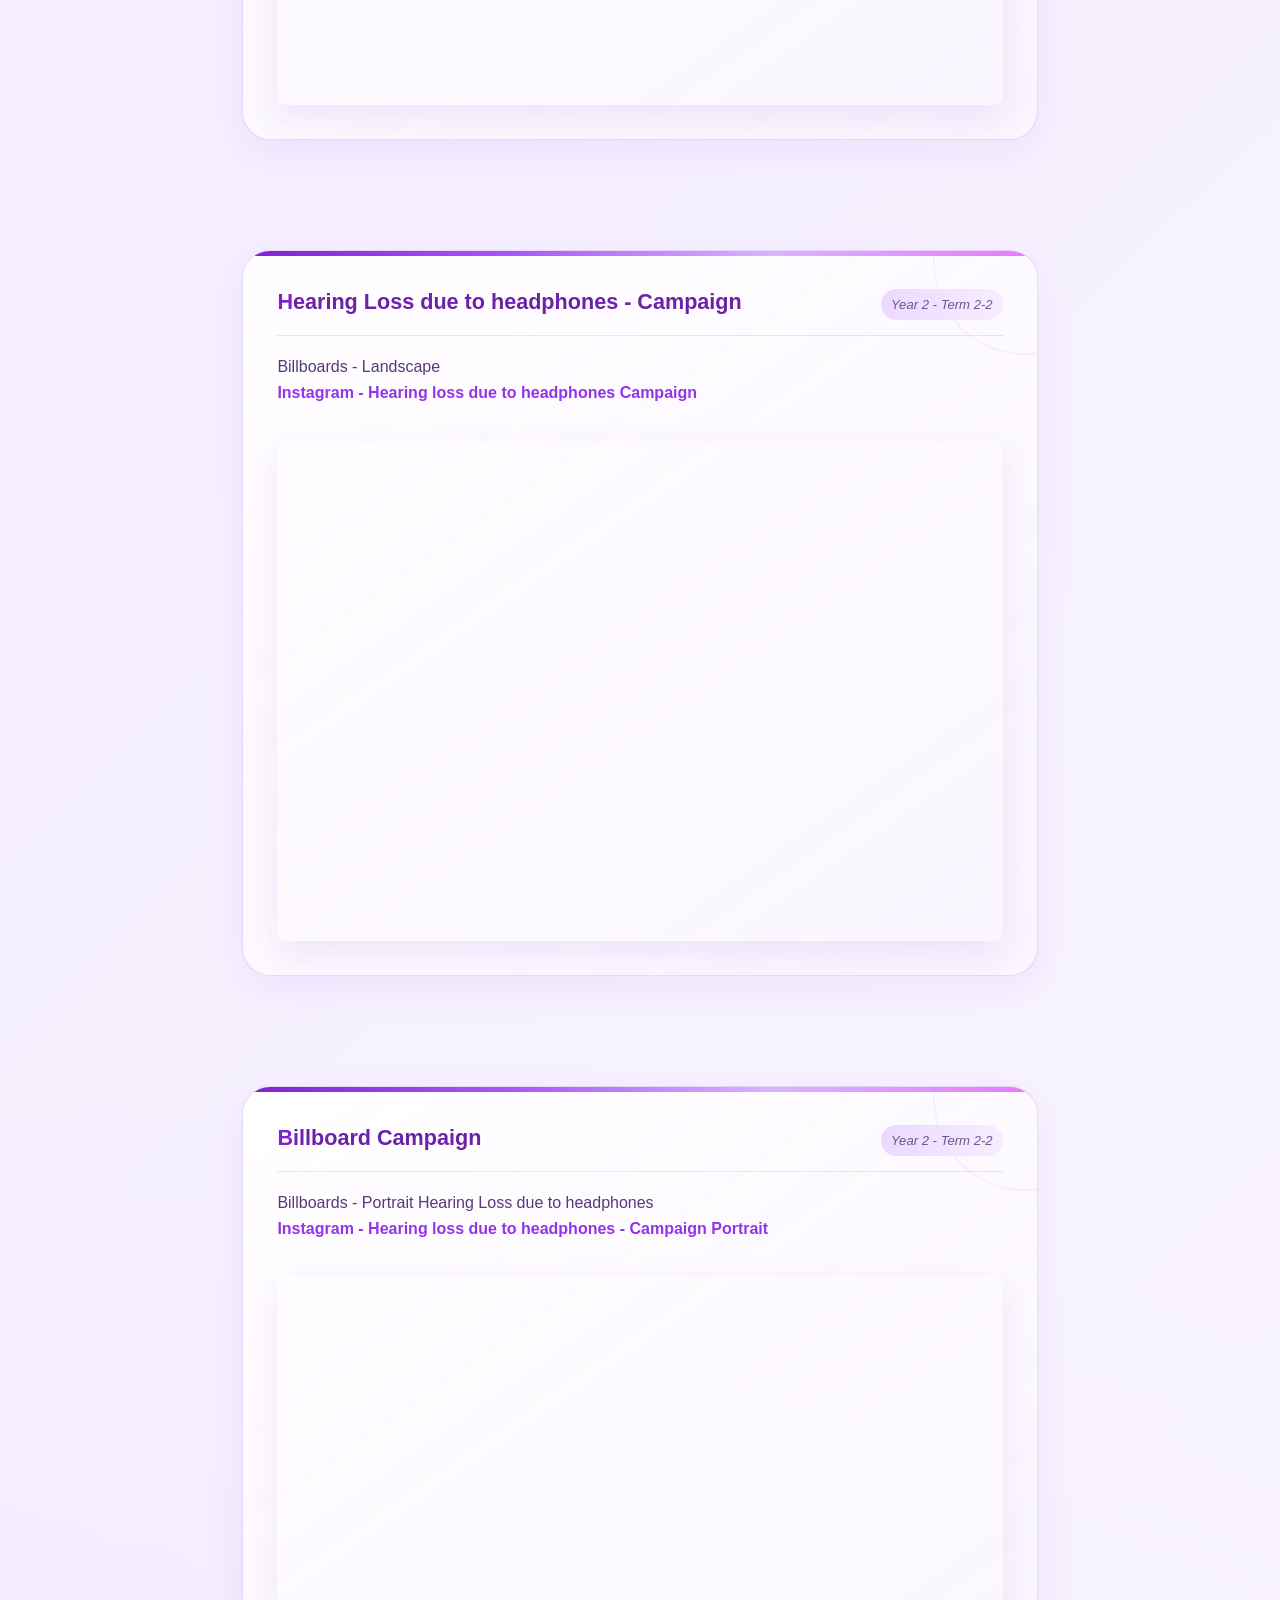
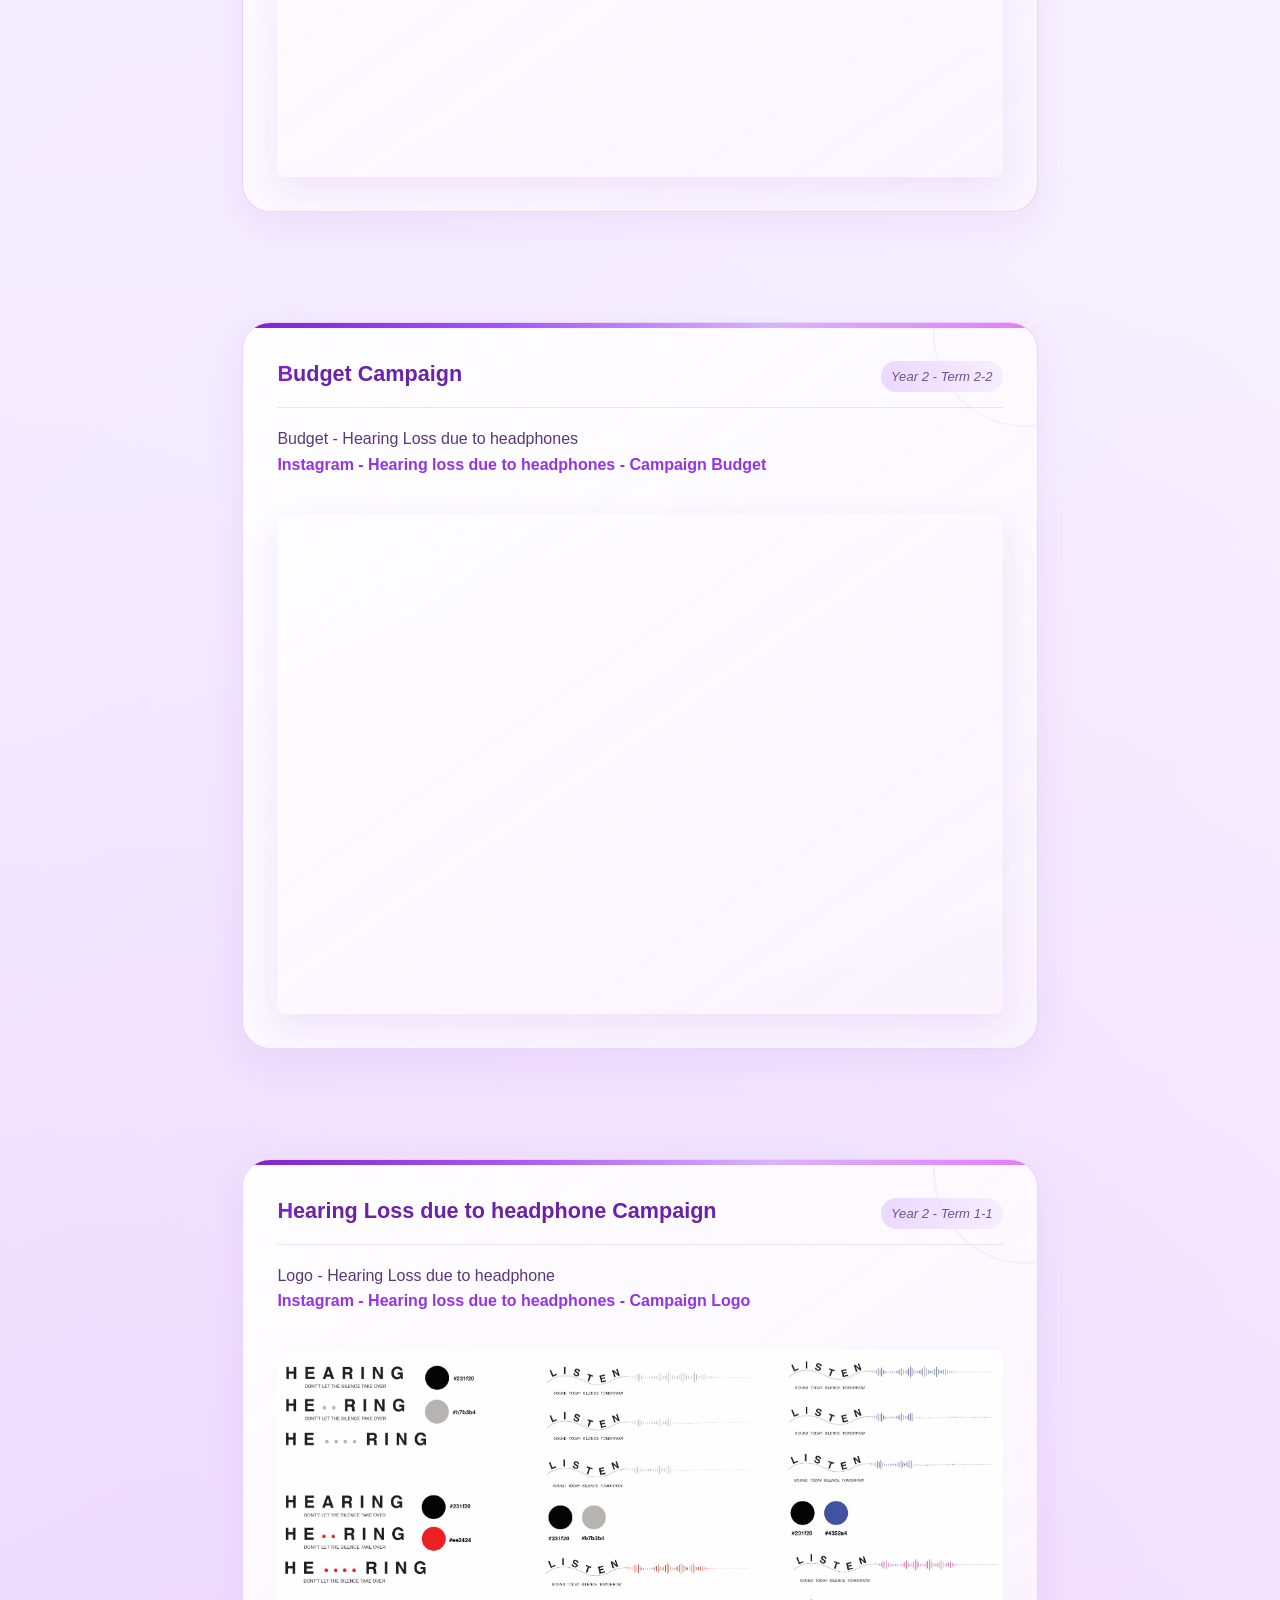
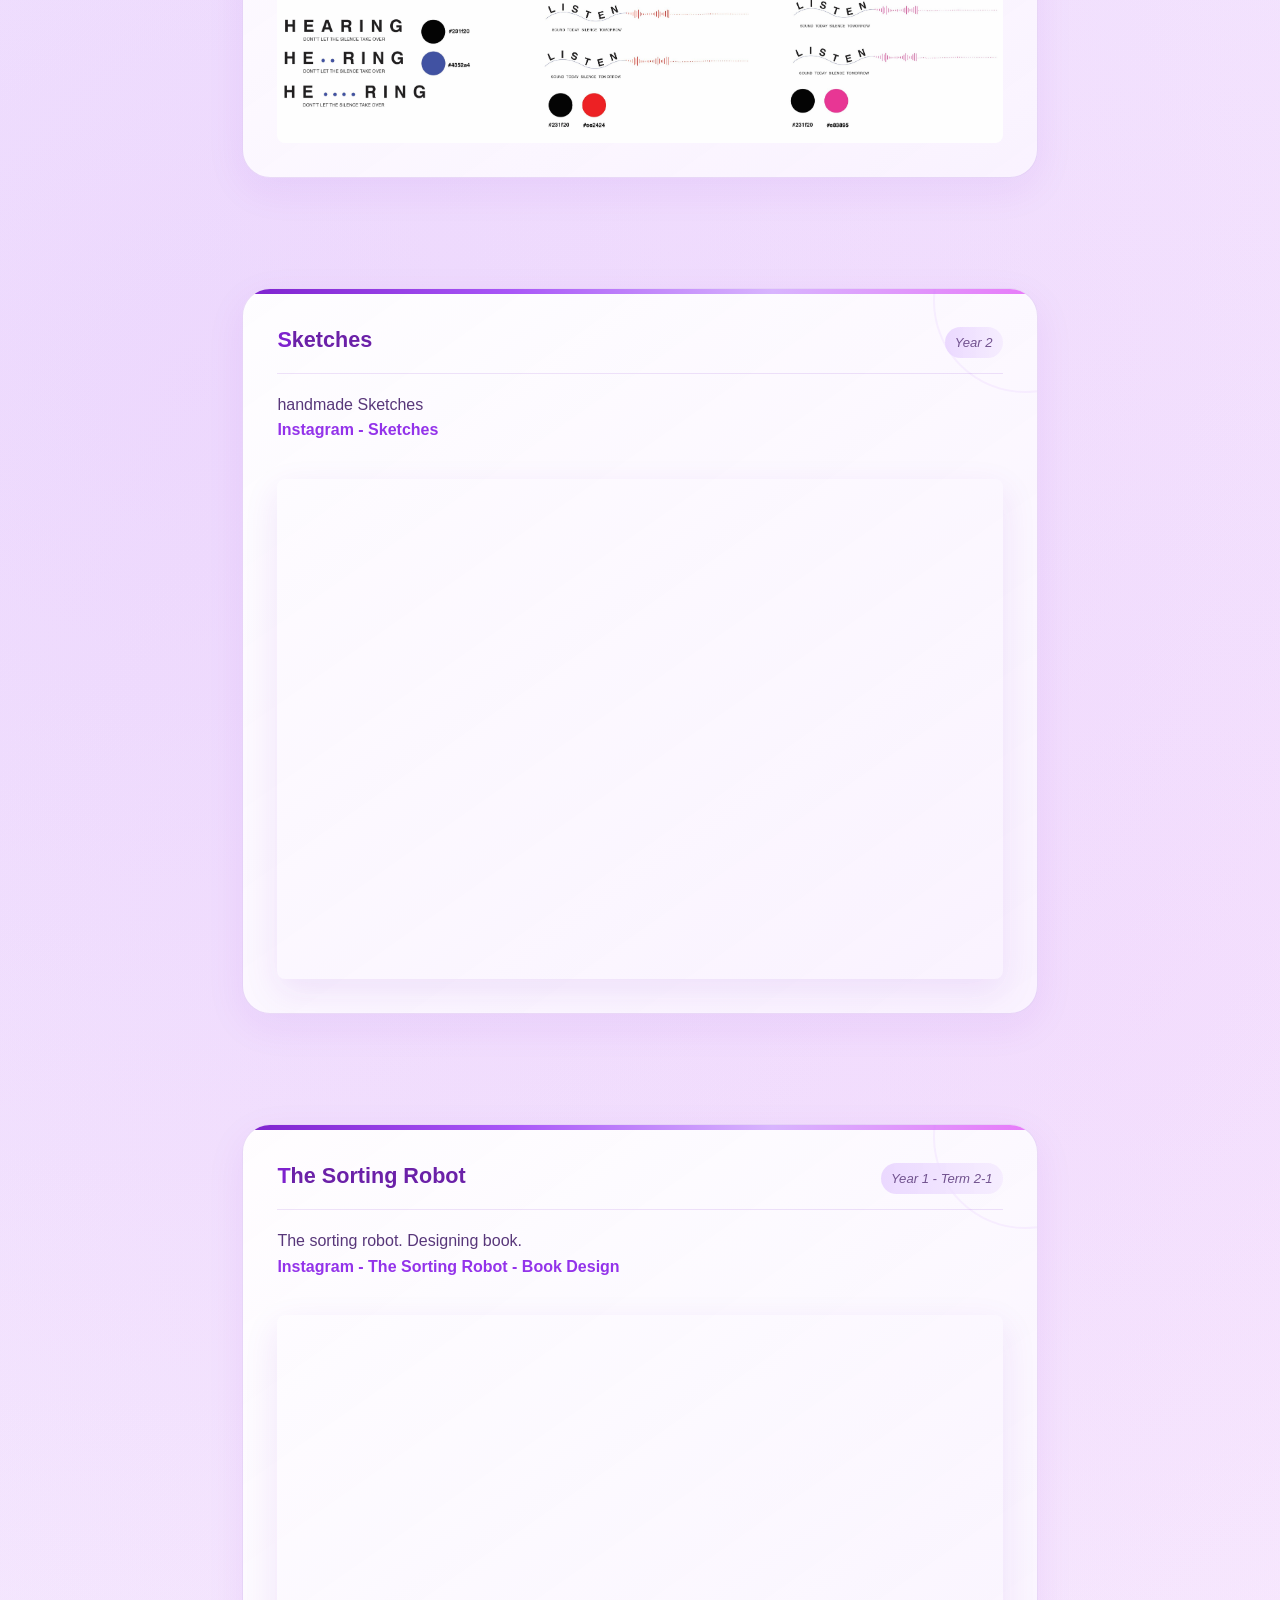
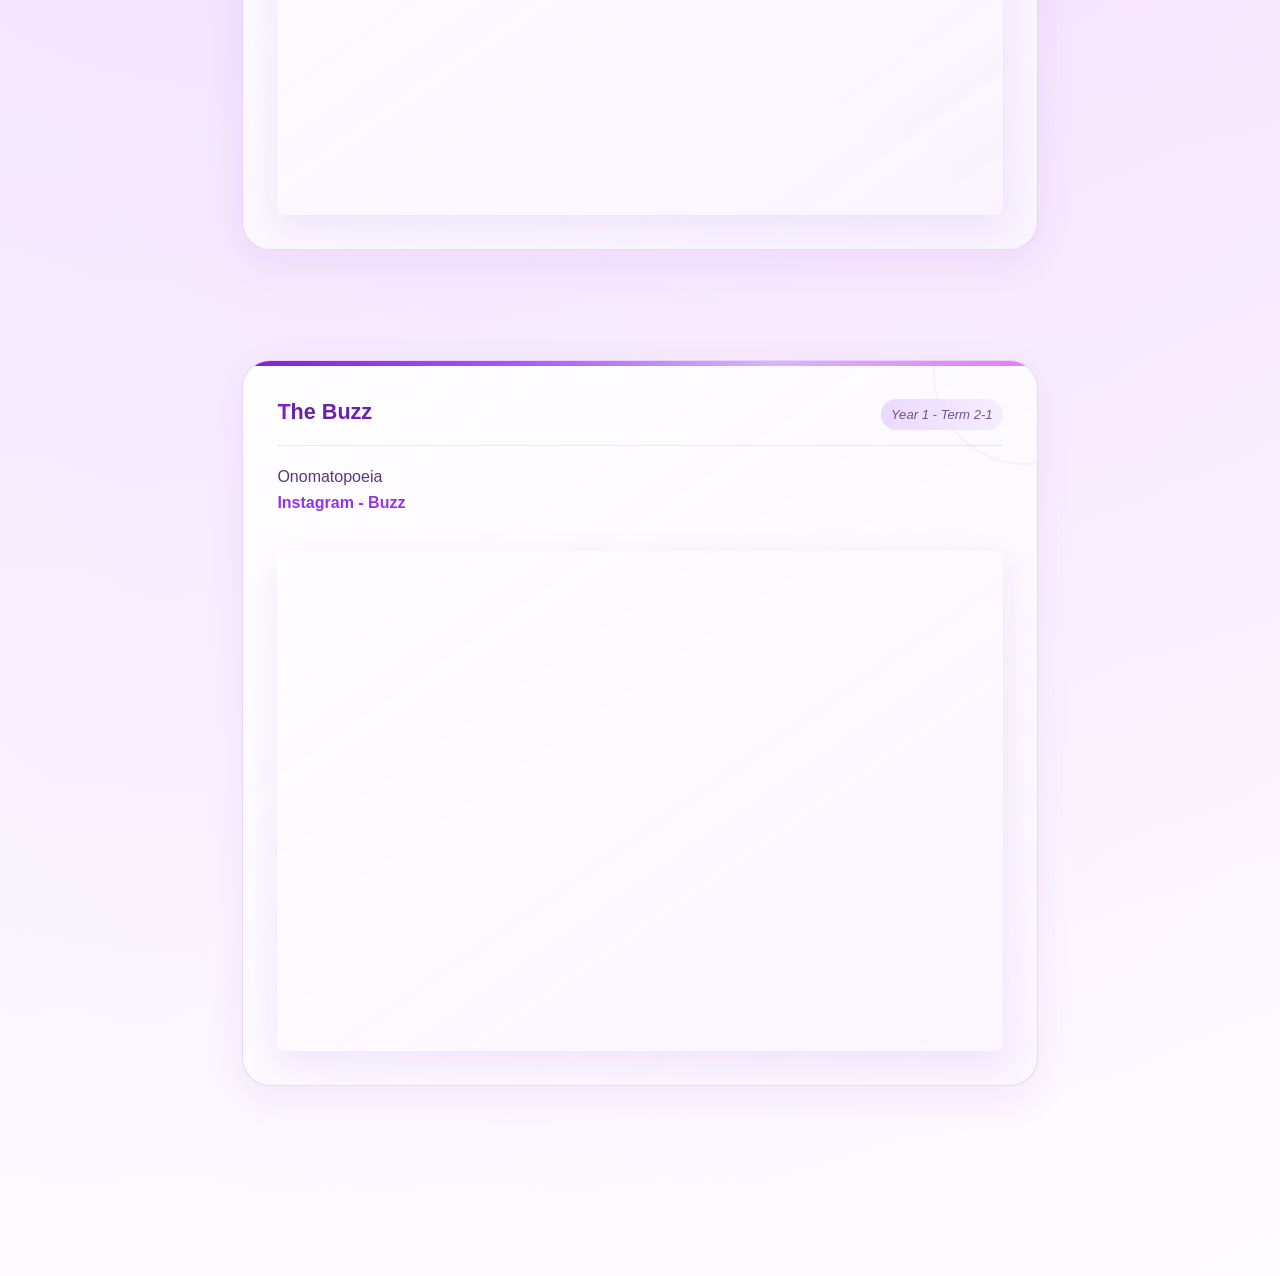
==== commit 03b4106c: "some changes" ====
--- a/index.html
+++ b/index.html
@@ -4,10 +4,12 @@
 
     <meta charset="UTF-8">
     <meta name="viewport" content="width=device-width, initial-scale=1.0">
+     <meta name="description" content="Prachi Bapat- Graphic Designer,Painter - Unitedkindom,Farnham,Pune">
     <title>Prachi - Portfolio - 2026 - color purple</title>
 
     <!-- Favicon -->
     <link rel="icon" type="image/png" href="assets/pp.png">
+    <script src="js/script.js"></script>
     <link rel="stylesheet" href="styles.css">
 
     <!-- Swamiho!!! -->
@@ -34,7 +36,10 @@
 
     <div class="nav-item logo">
 
-        <img src="assets/pp.png" alt="Logo">
+        <!-- <img src="assets/pp.png" alt="Logo"> -->
+          <img id="myImage" onclick="changeImage()" src="assets/Logo - bulb - on-off-01.png" width="64" height="80">
+
+          <!-- <img src="assets/logo-off.png" width="45" height="80 alt="Logo"> -->
 
     </div>
 
--- a/styles.css
+++ b/styles.css
@@ -234,9 +234,15 @@
 
     background: radial-gradient( circle,
 
-            rgba(168, 85, 247, 0.13),
+            /* rgba(168, 85, 247, 0.13),
+
+            rgba(192, 132, 252, 0.05), */
+
+            rgba(219, 225, 32,0.25),
 
             rgba(192, 132, 252, 0.05),
+
+
 
             transparent 70%
 
@@ -302,9 +308,9 @@
 
 .nav-item.logo img {
 
-    height: 40px;
+    /* height: 40px;
     width: auto;
-    object-fit: contain;
+    object-fit: contain; */
 
     transition:
 
@@ -329,7 +335,9 @@
 
     font-size: 0.92rem;
     font-weight: 500;
-    color: #6b21a8;
+    /* color: #6b21a8; */
+    color: #4b286e; 
+    /*main color on business card and giveaway */
     text-decoration: none;
     display: inline-block;
     padding: 7px 9px;
@@ -440,6 +448,8 @@
 
             90deg,
 
+            #4b286e
+
             #7e22ce,
 
             #a855f7,
@@ -481,7 +491,8 @@
     line-height: 1.08;
     font-weight: 600;
     margin-bottom: 30px;
-    color: #6b21a8;
+    /* color: #6b21a8; */
+    color: #4b286e;
     letter-spacing: -1.5px;
     animation: headingAppear 1.2s ease forwards;
 
@@ -548,7 +559,7 @@
 
     content: "";
     display: block;
-    width: 80px;
+    width: 100px;
     height: 5px;
     margin-top: 18px;
     border-radius: 20px;
@@ -559,11 +570,15 @@
 
             90deg,
 
-            #7e22ce,
+            /* #7e22ce,
 
             #c084fc,
 
-            #d8b4fe
+            #d8b4fe */
+            
+            #dbe120
+            /* #ebeaed,
+            #dbe120 */
 
         );
 
@@ -579,7 +594,7 @@
 
     }
 
-    50% {
+    20% {
 
         width: 170px;
 
@@ -1141,9 +1156,13 @@
 
             135deg,
 
-            #7e22ce,
-
-            #a855f7
+            /* #7e22ce, */
+             #4b286e, 
+             /*main color on logo, business card and giveaway */
+
+            #dbe120
+
+            /* #a855f7 */
 
         );
 
@@ -1439,11 +1458,11 @@
 
 }
 
-/* =========================================================
-
-   REDUCE MOTION FOR ACCESSIBILITY
-
-   ========================================================= */
+
+
+   /* REDUCE MOTION FOR ACCESSIBILITY */
+
+  
 
 @media (prefers-reduced-motion: reduce) {
 
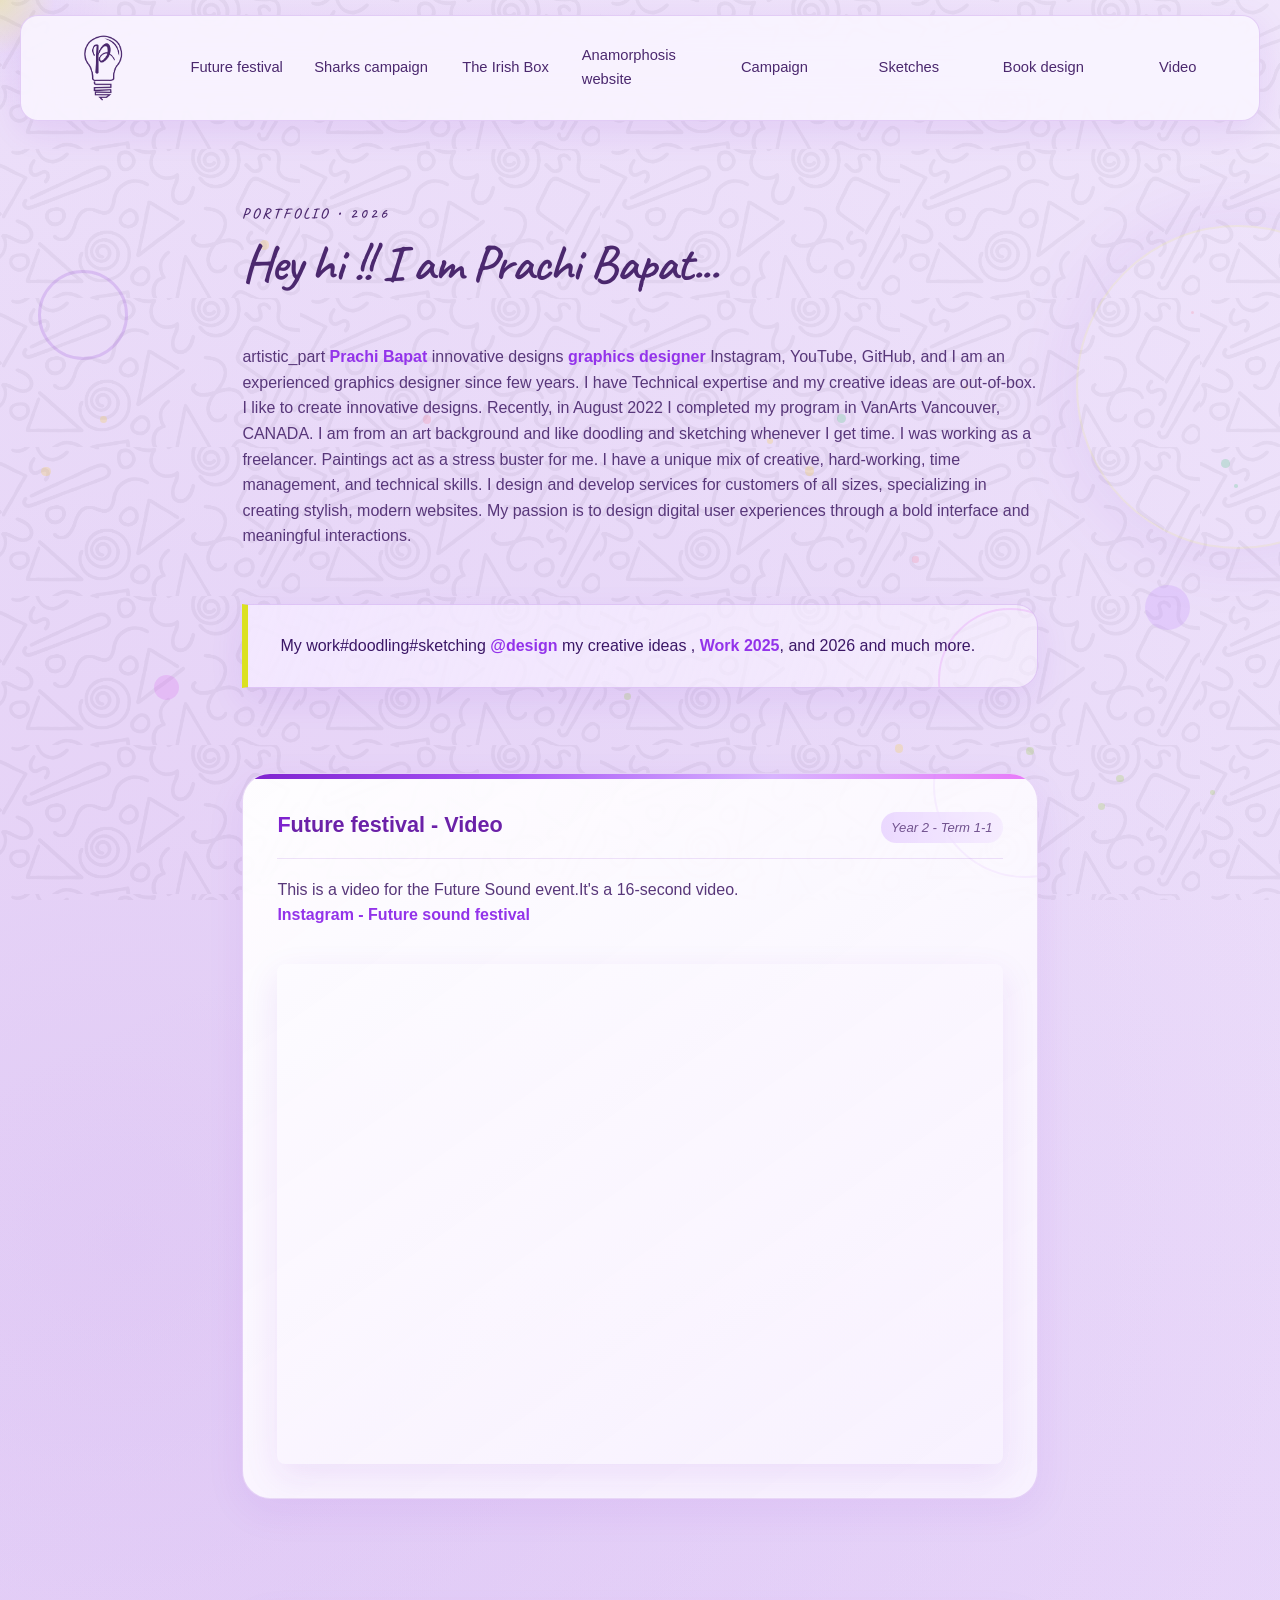
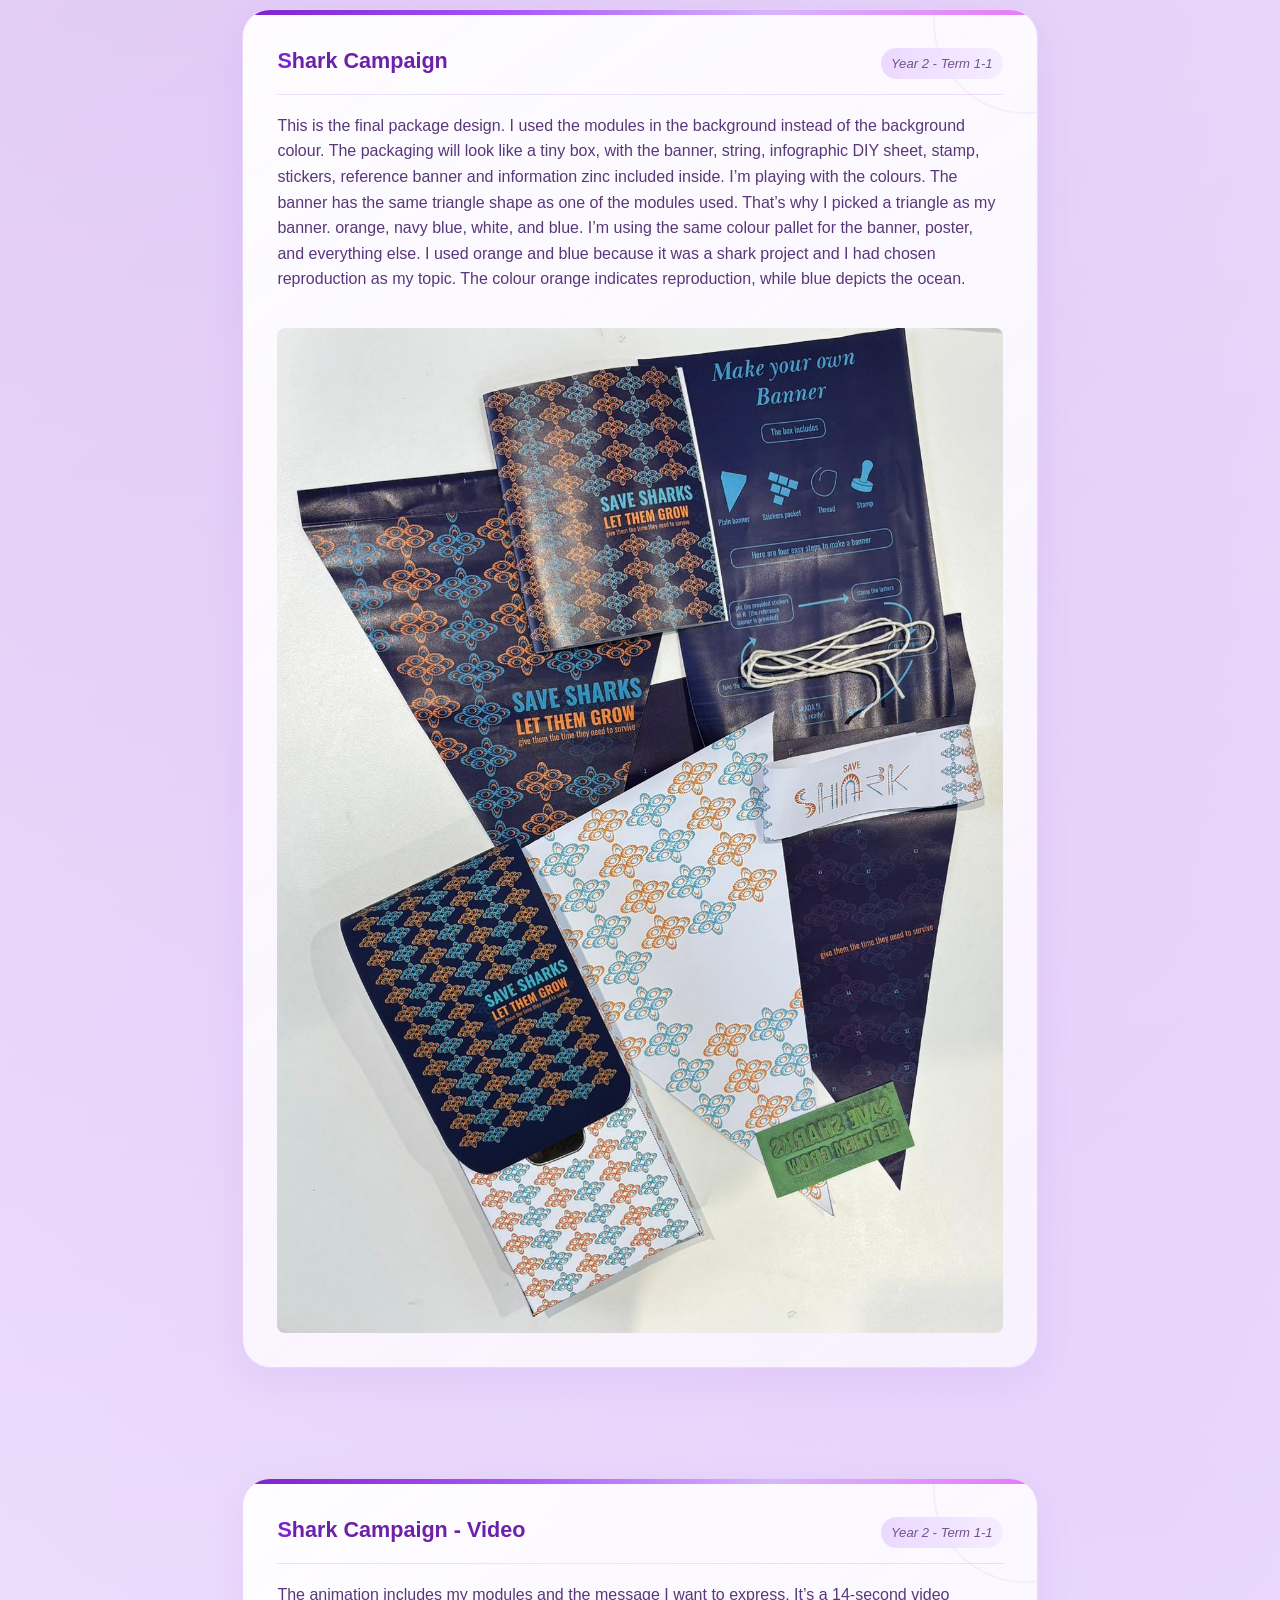
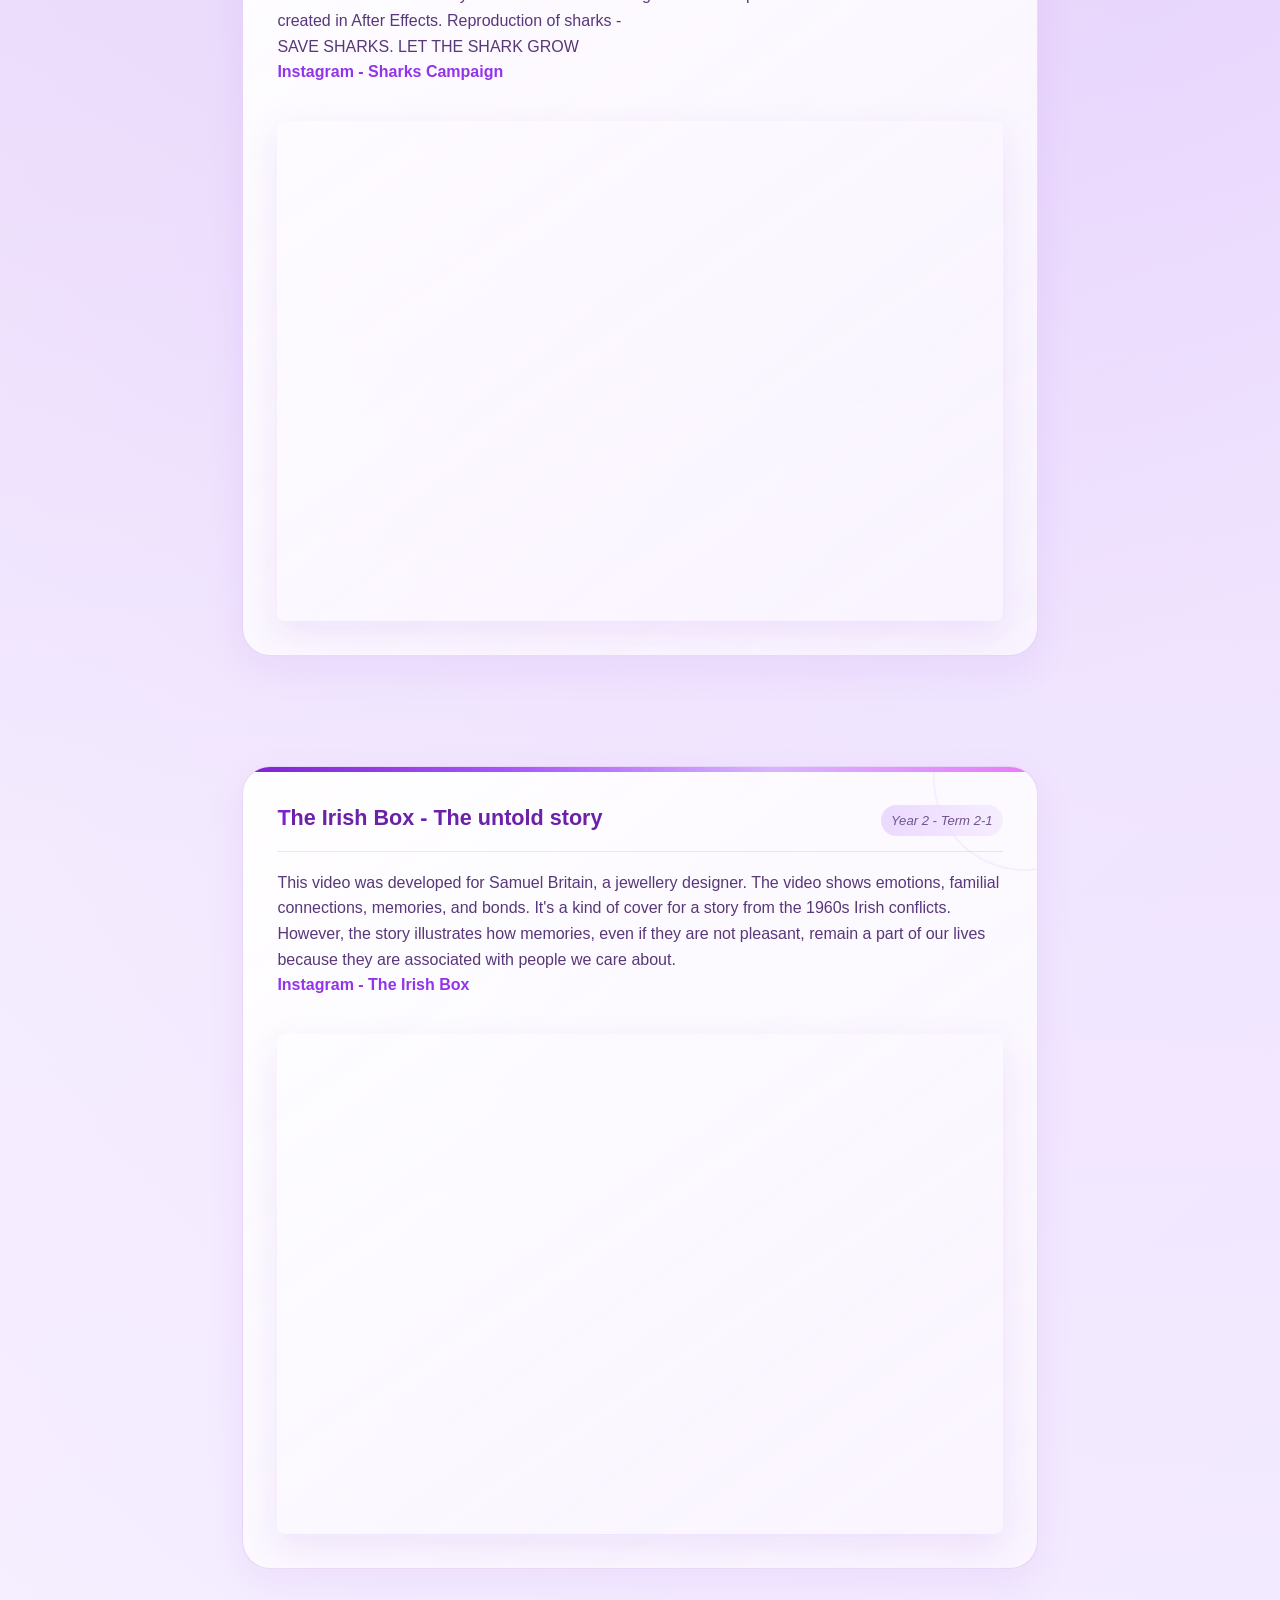
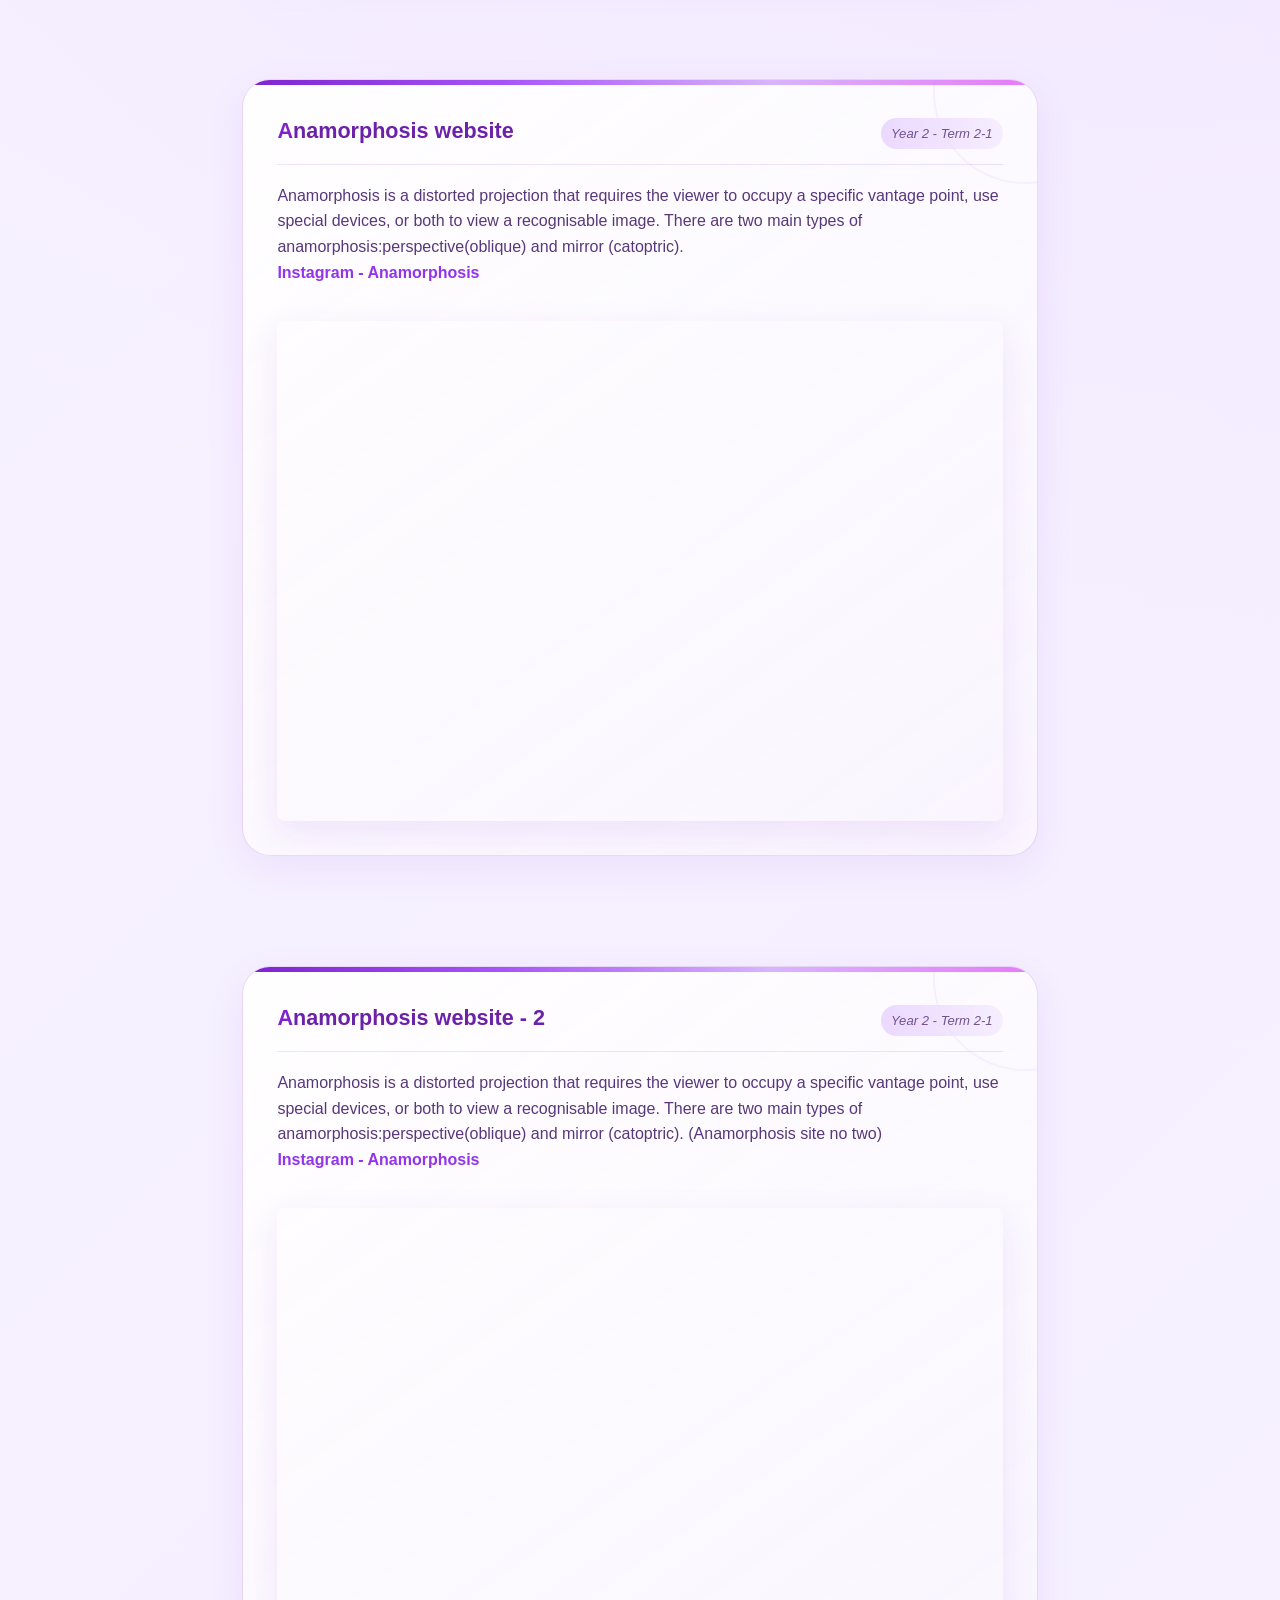
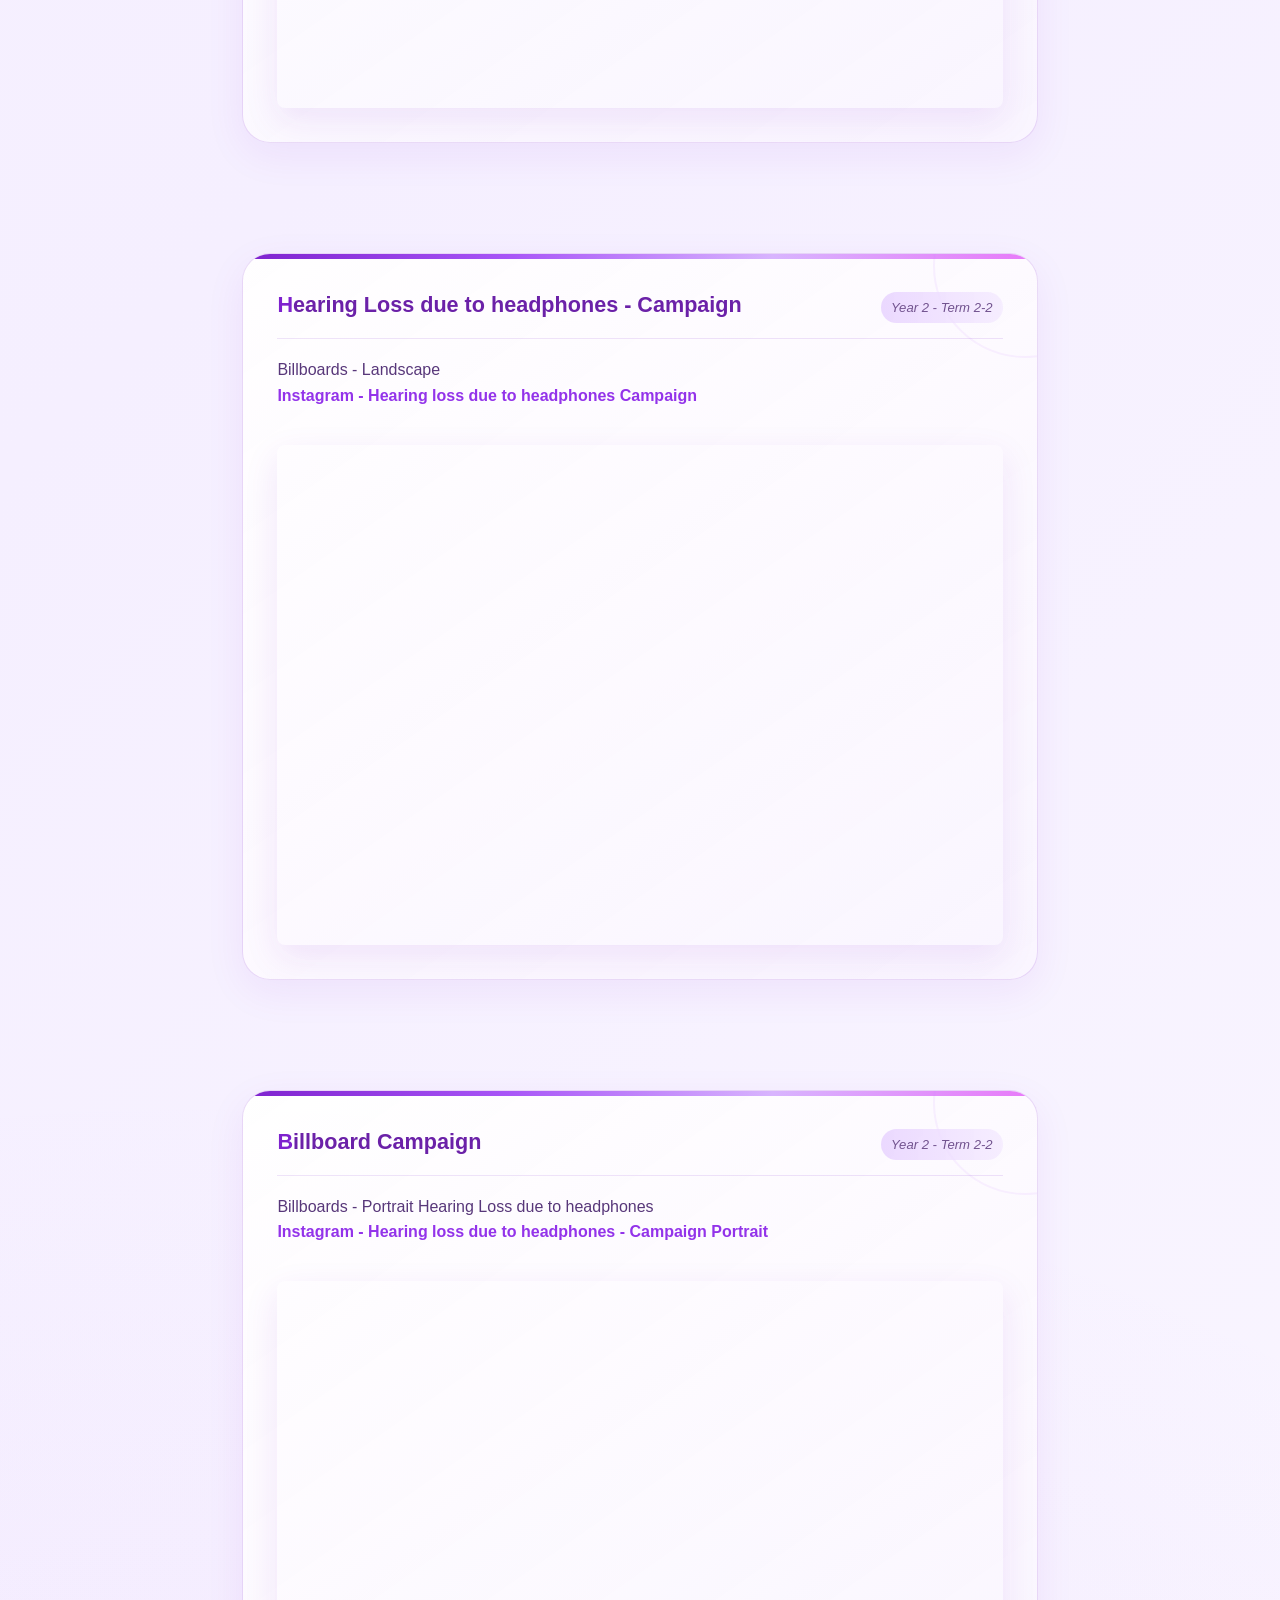
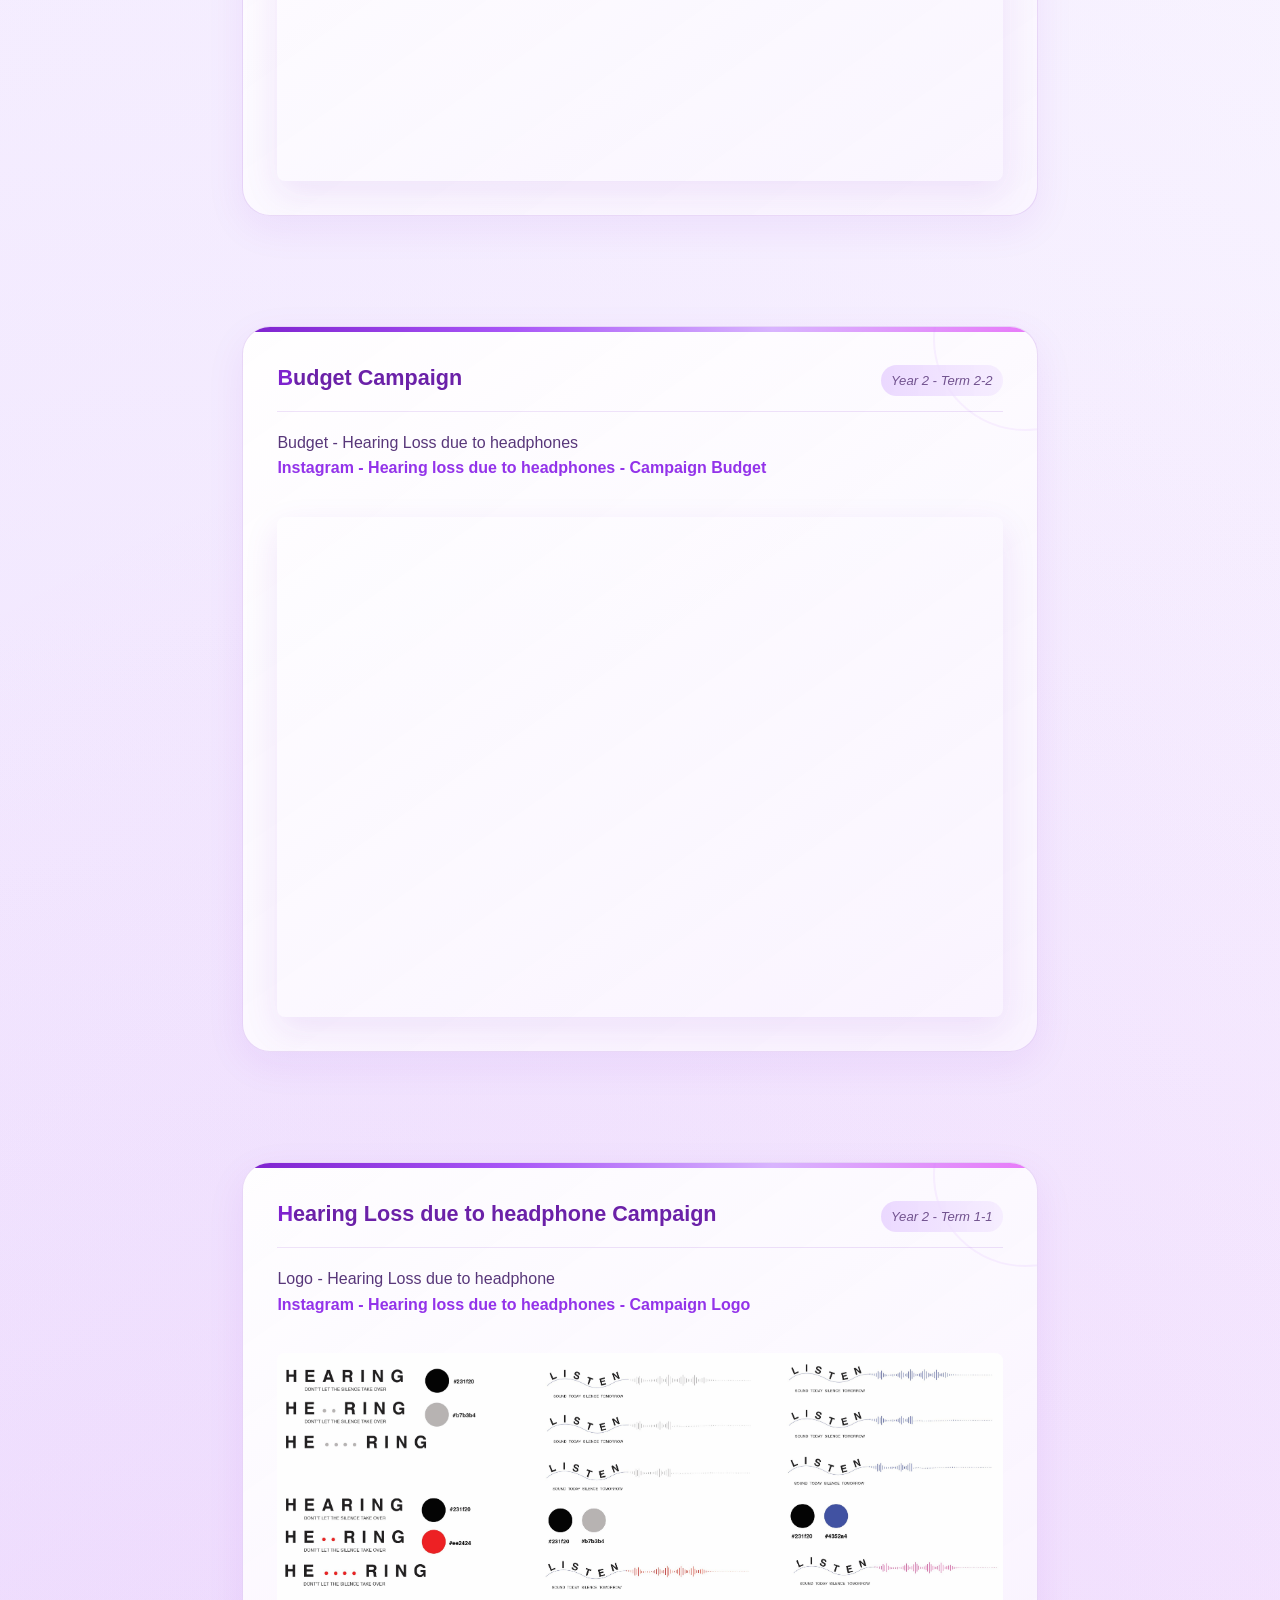
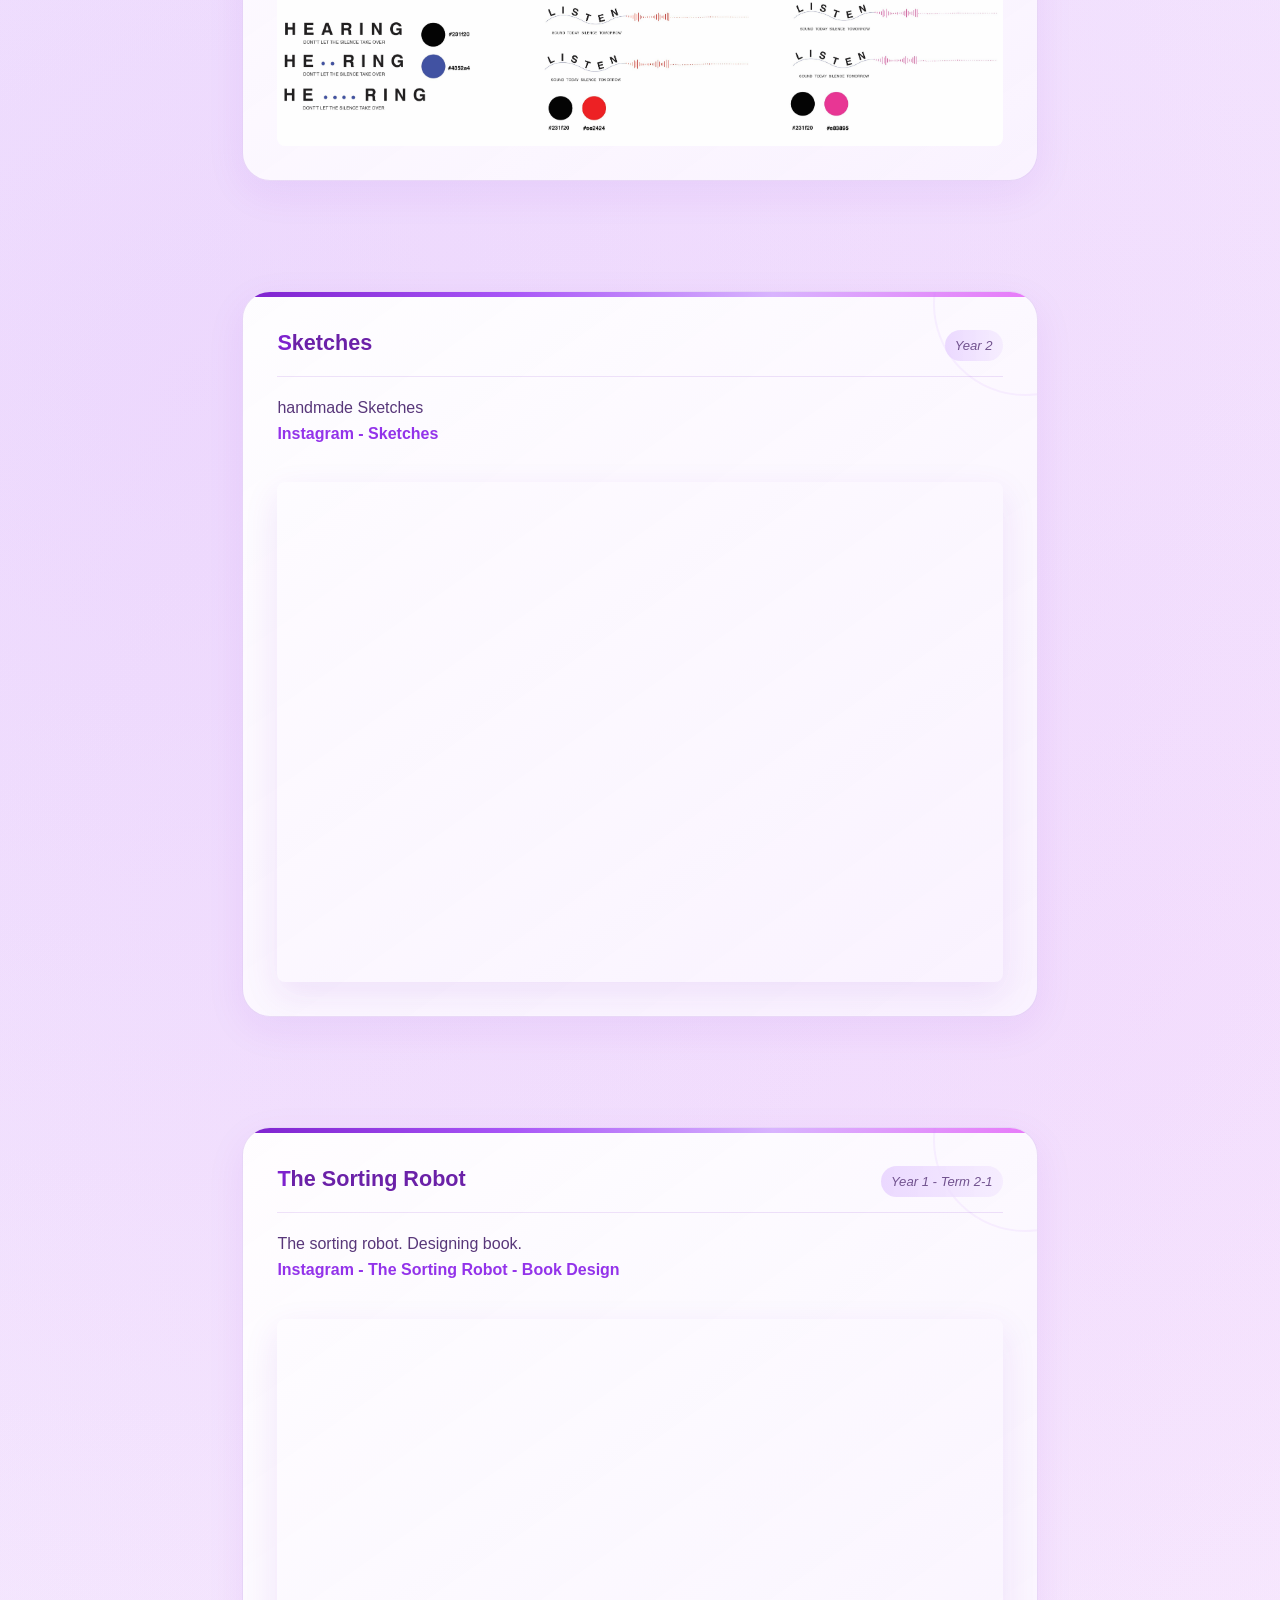
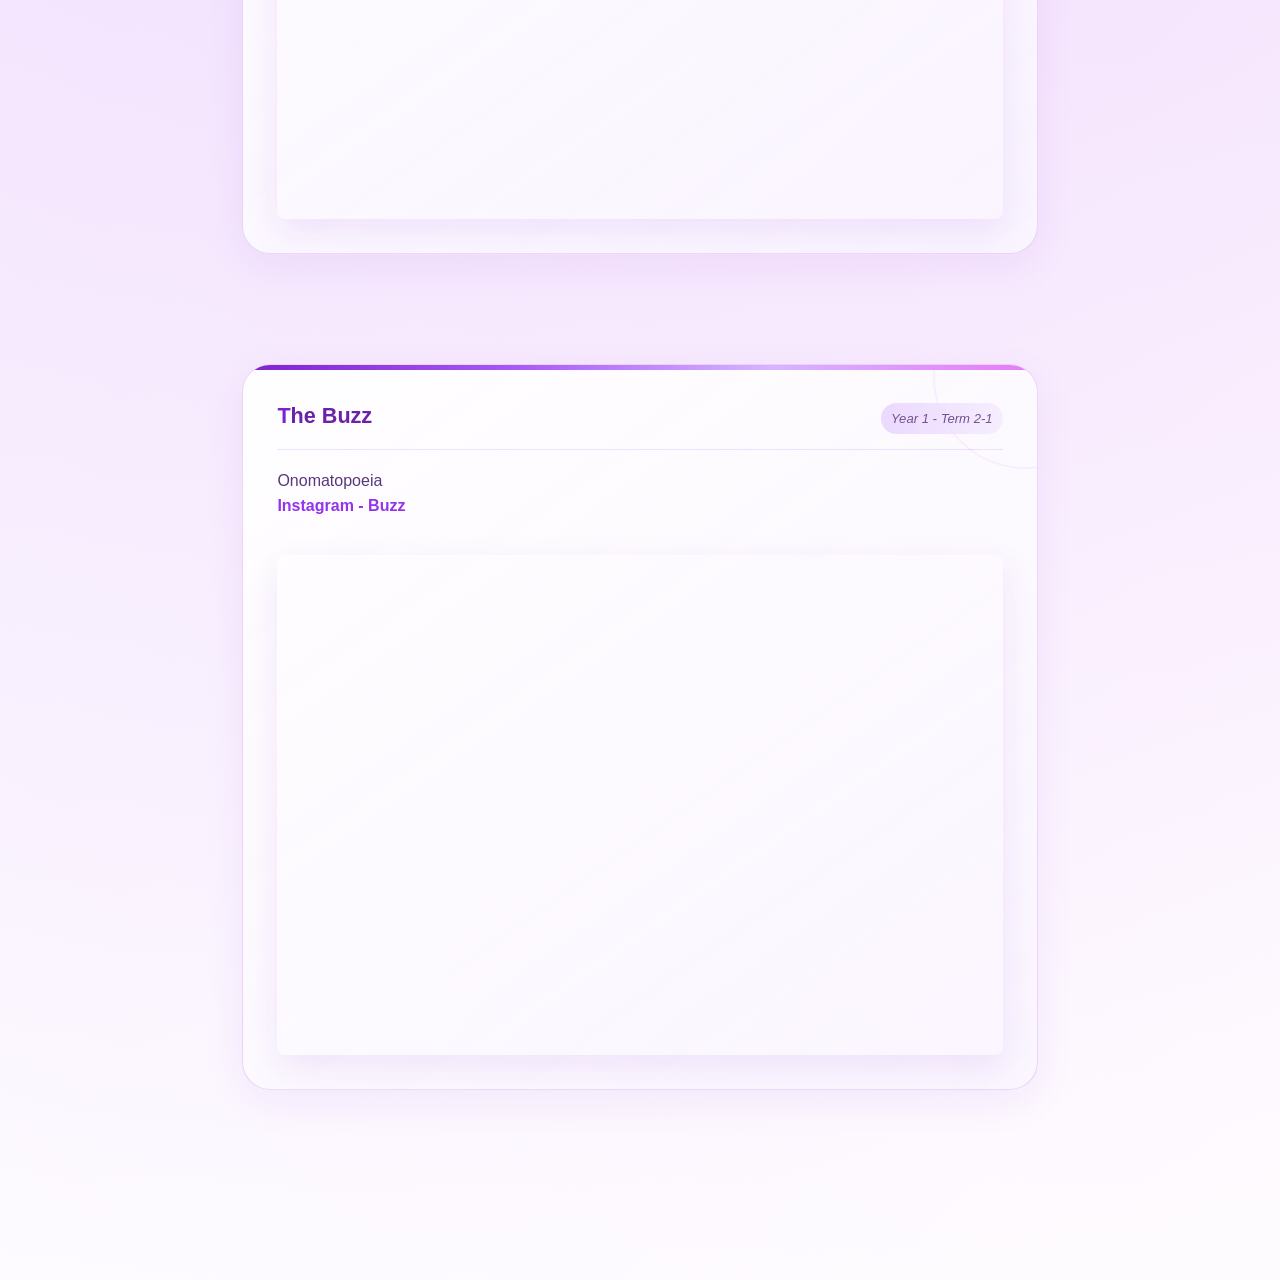
==== commit baf842f3: "save changes" ====
--- a/index.html
+++ b/index.html
@@ -11,6 +11,8 @@
     <link rel="icon" type="image/png" href="assets/pp.png">
     <script src="js/script.js"></script>
     <link rel="stylesheet" href="styles.css">
+
+    <link href="https://fonts.googleapis.com/css2?family=Caveat:wght@400;500;600;700&display=swap" rel="stylesheet">
 
     <!-- Swamiho!!! -->
     <!-- <PrachiBapat> -->
--- a/styles.css
+++ b/styles.css
@@ -20,7 +20,7 @@
     position: relative;
     z-index: 0;
 
-    background: radial-gradient(circle at 10% 10%,rgba(126, 34, 206, 0.20),transparent 25%),
+    background: radial-gradient(circle at 10% 10%,rgba(126, 34, 206, 0.20),transparent 25%), 
 
                 radial-gradient(circle at 90% 25%, rgba(192, 132, 252, 0.18),transparent 25%),
 
@@ -38,7 +38,7 @@
     content: "";
     position: fixed;
     inset: 0;
-    background-image: url('assets/doodleJPG.jpg');
+    background-image: url('assets/doodleJPG.jpg'); /*background image fromIpad */
     background-size: 300px;
     background-repeat: repeat;
     opacity: 0.04;
@@ -59,7 +59,9 @@
 
     top: 25%;
     border-radius: 50%;
-    border: 2px solid rgba(168, 85, 247, 0.18);
+    /* border: 2px solid rgba(168, 85, 247, 0.18); */
+
+    border: 2px solid rgba(219, 225, 30, 0.1);/* (big floating circle) */
     box-shadow: 0 0 80px rgba(126, 34, 206, 0.10);
     z-index: -5;
     pointer-events: none;
@@ -113,18 +115,19 @@
 
 }
 
-.decoration-one {
+.decoration-one {  /* circle 1 */
 
     width: 90px;
     height: 90px;
     left: 3%;
     top: 30%;
     border: 3px solid rgba(126, 34, 206, 0.16);
+    /* border: 3px solid rgba(219, 225, 30); */
     animation: floatingOne 7s ease-in-out infinite;
 
 }
 
-.decoration-two {
+.decoration-two { /* circle 2 */
 
     width: 45px;
     height: 45px;
@@ -138,7 +141,7 @@
 
 }
 
-.decoration-three {
+.decoration-three {  /* circle 3 */
 
     width: 25px;
     height: 25px;
@@ -223,7 +226,7 @@
 
 /* mouse glow */
 
-.mouse-glow {
+.mouse-glow {    /*the yellow mouse glow*/
 
     position: fixed; 
     width: 220px;
@@ -487,7 +490,10 @@
 
 h1 {
 
+    font-family: "Caveat", cursive;
     font-size: clamp(2rem, 4vw, 3.6rem);
+    /* font-size: clamp(2rem, 4vw, 3.6rem); */
+
     line-height: 1.08;
     font-weight: 600;
     margin-bottom: 30px;
@@ -526,10 +532,11 @@
 
     content: "PORTFOLIO • 2026";
     display: block;
-    font-size: 0.72rem;
+    font-size: 0.92rem;
     letter-spacing: 3px;
     font-weight: 600;
-    color: #9333ea;
+    /* color: #9333ea; */
+    color: #4b286e;
     margin-bottom: 14px;
     animation: letterAppear 1.5s ease forwards;
 
@@ -679,13 +686,10 @@
 .featured {
 
     margin:30px 0 85px;
-
     padding: 28px 32px;
-
     border: 1px solid rgba(126, 34, 206, 0.18);
-
-    border-left: 6px solid #a855f7;
-
+    /* border-left: 6px solid #a855f7; */
+    border-left: 6px solid #dbe120;
     border-radius: 0 22px 22px 0;
 
     background:
@@ -701,9 +705,7 @@
         );
 
     box-shadow:0 12px 35px rgba(126, 34, 206, 0.09);
-
     position: relative;
-
     overflow: hidden;
 
     transition:
@@ -786,7 +788,6 @@
         );
 
     border: 1px solid rgba(126, 34, 206, 0.16);
-
     box-shadow: 0 12px 40px rgba(126, 34, 206, 0.07);
 
     position: relative;
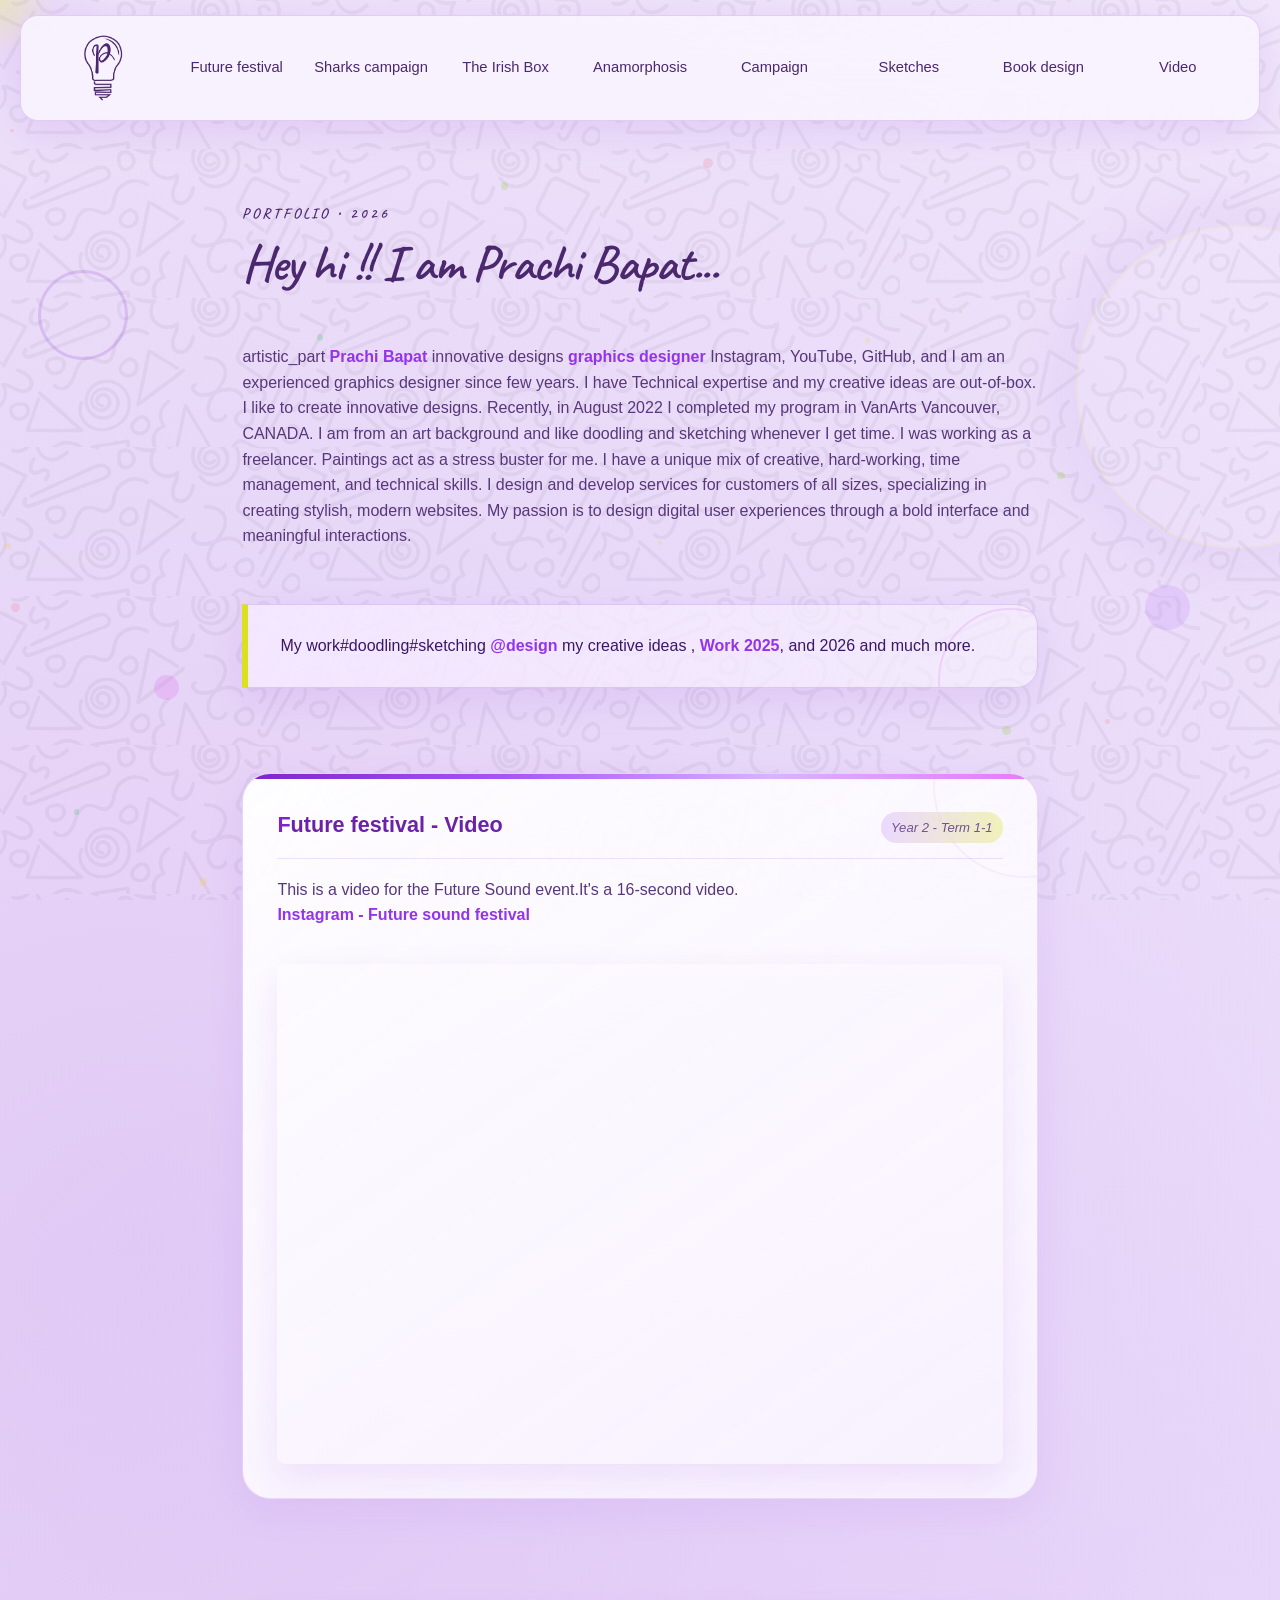
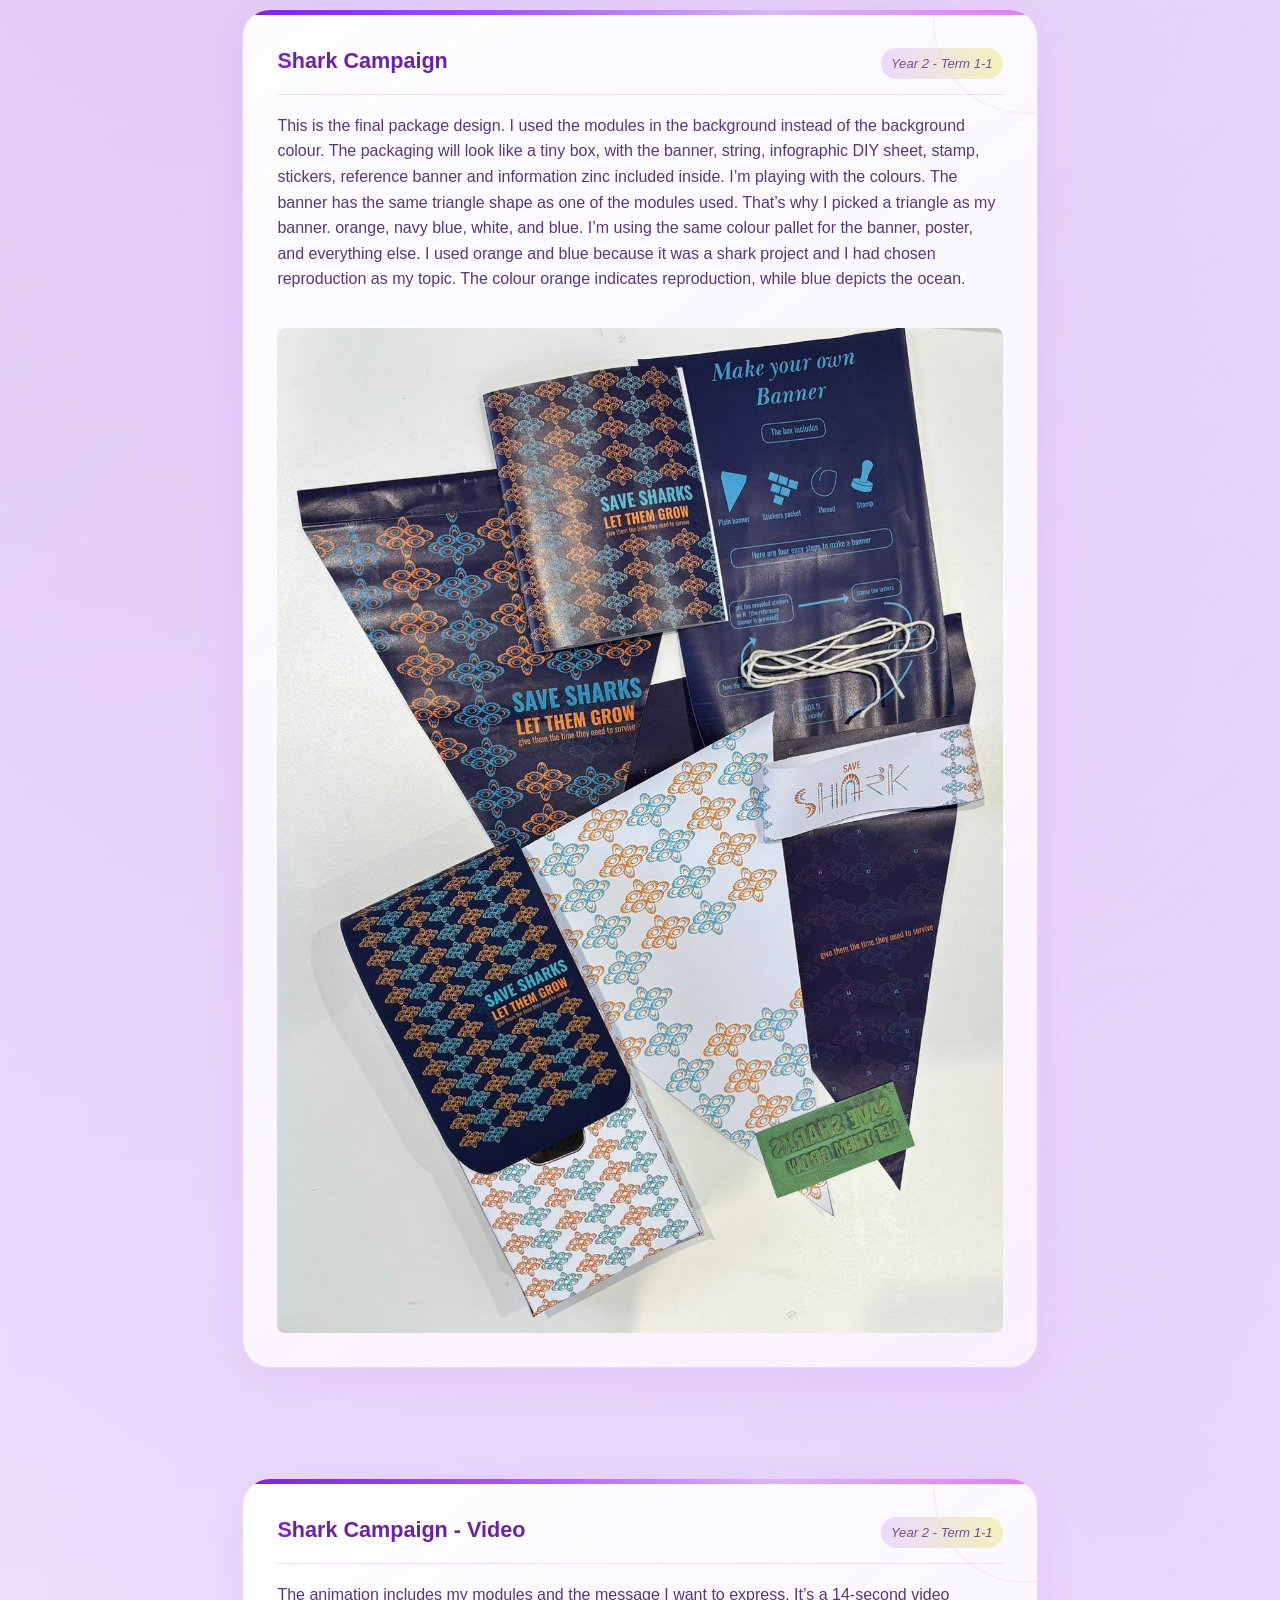
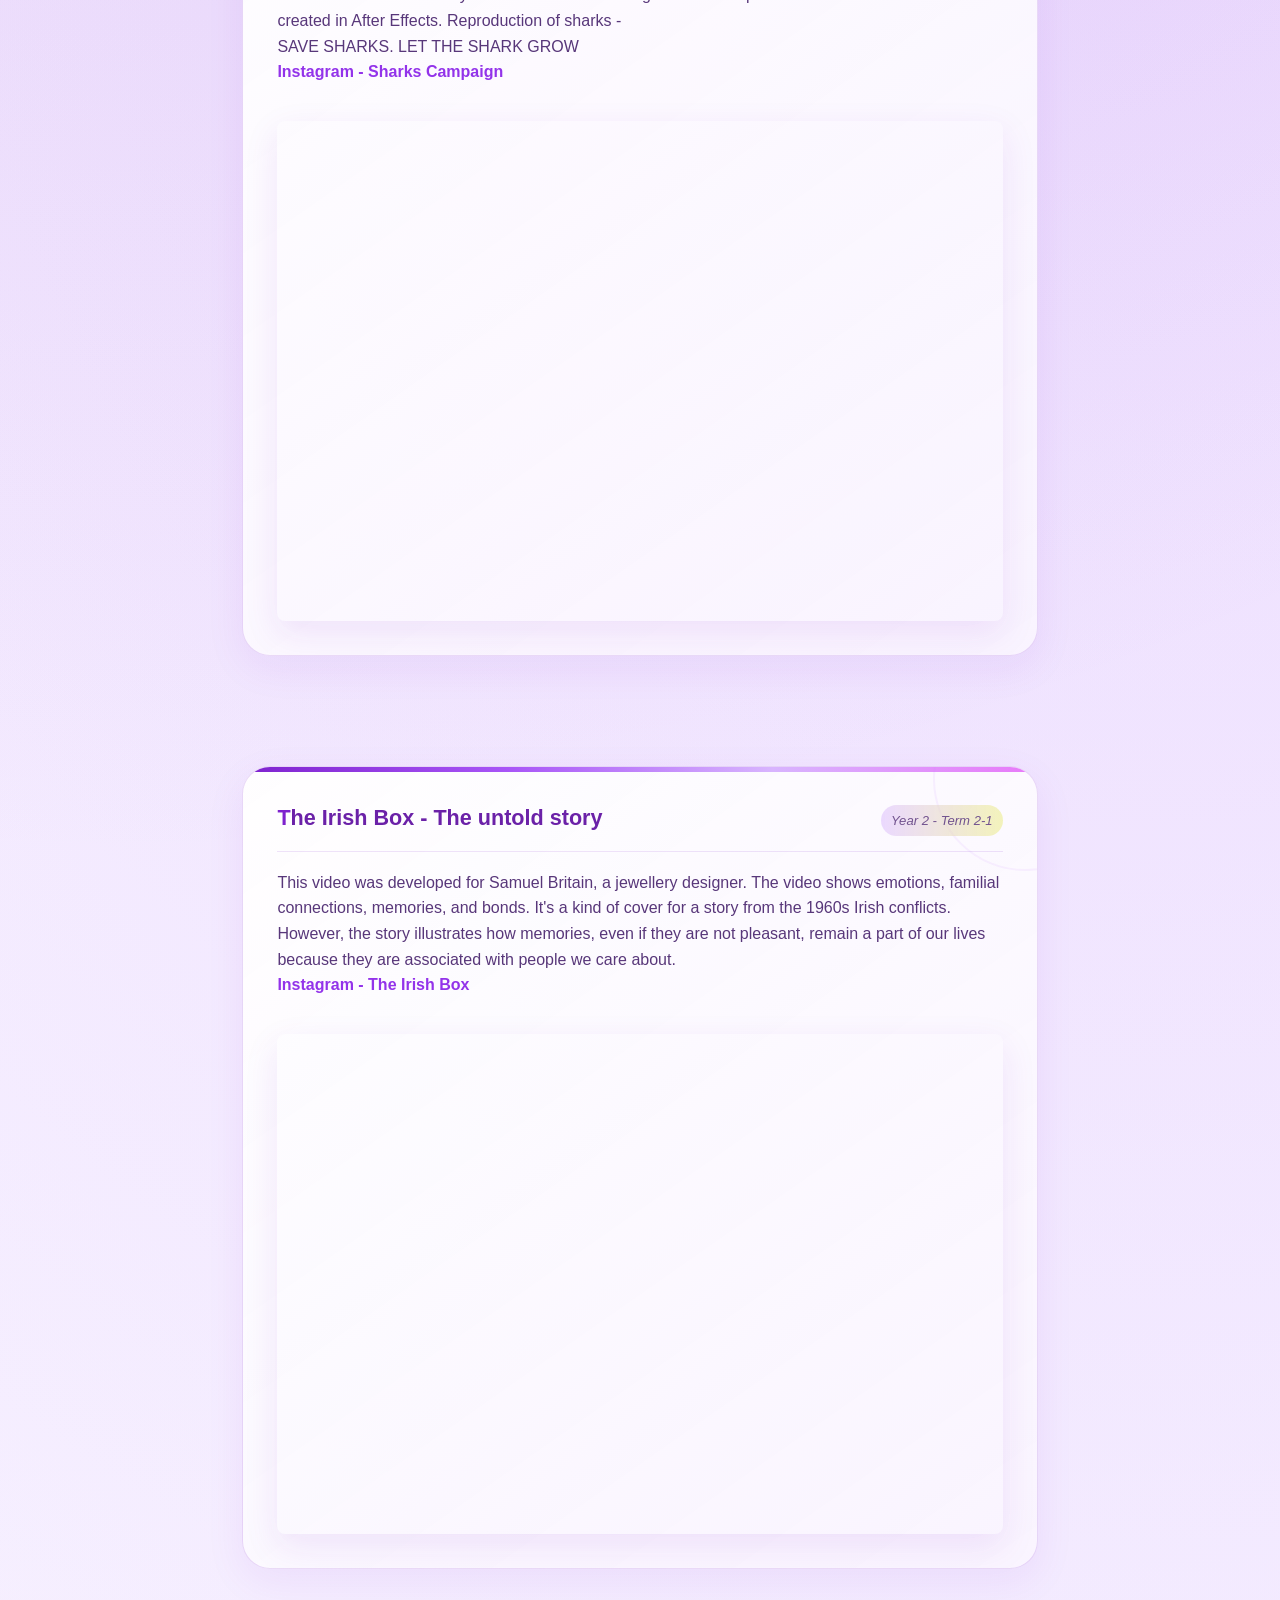
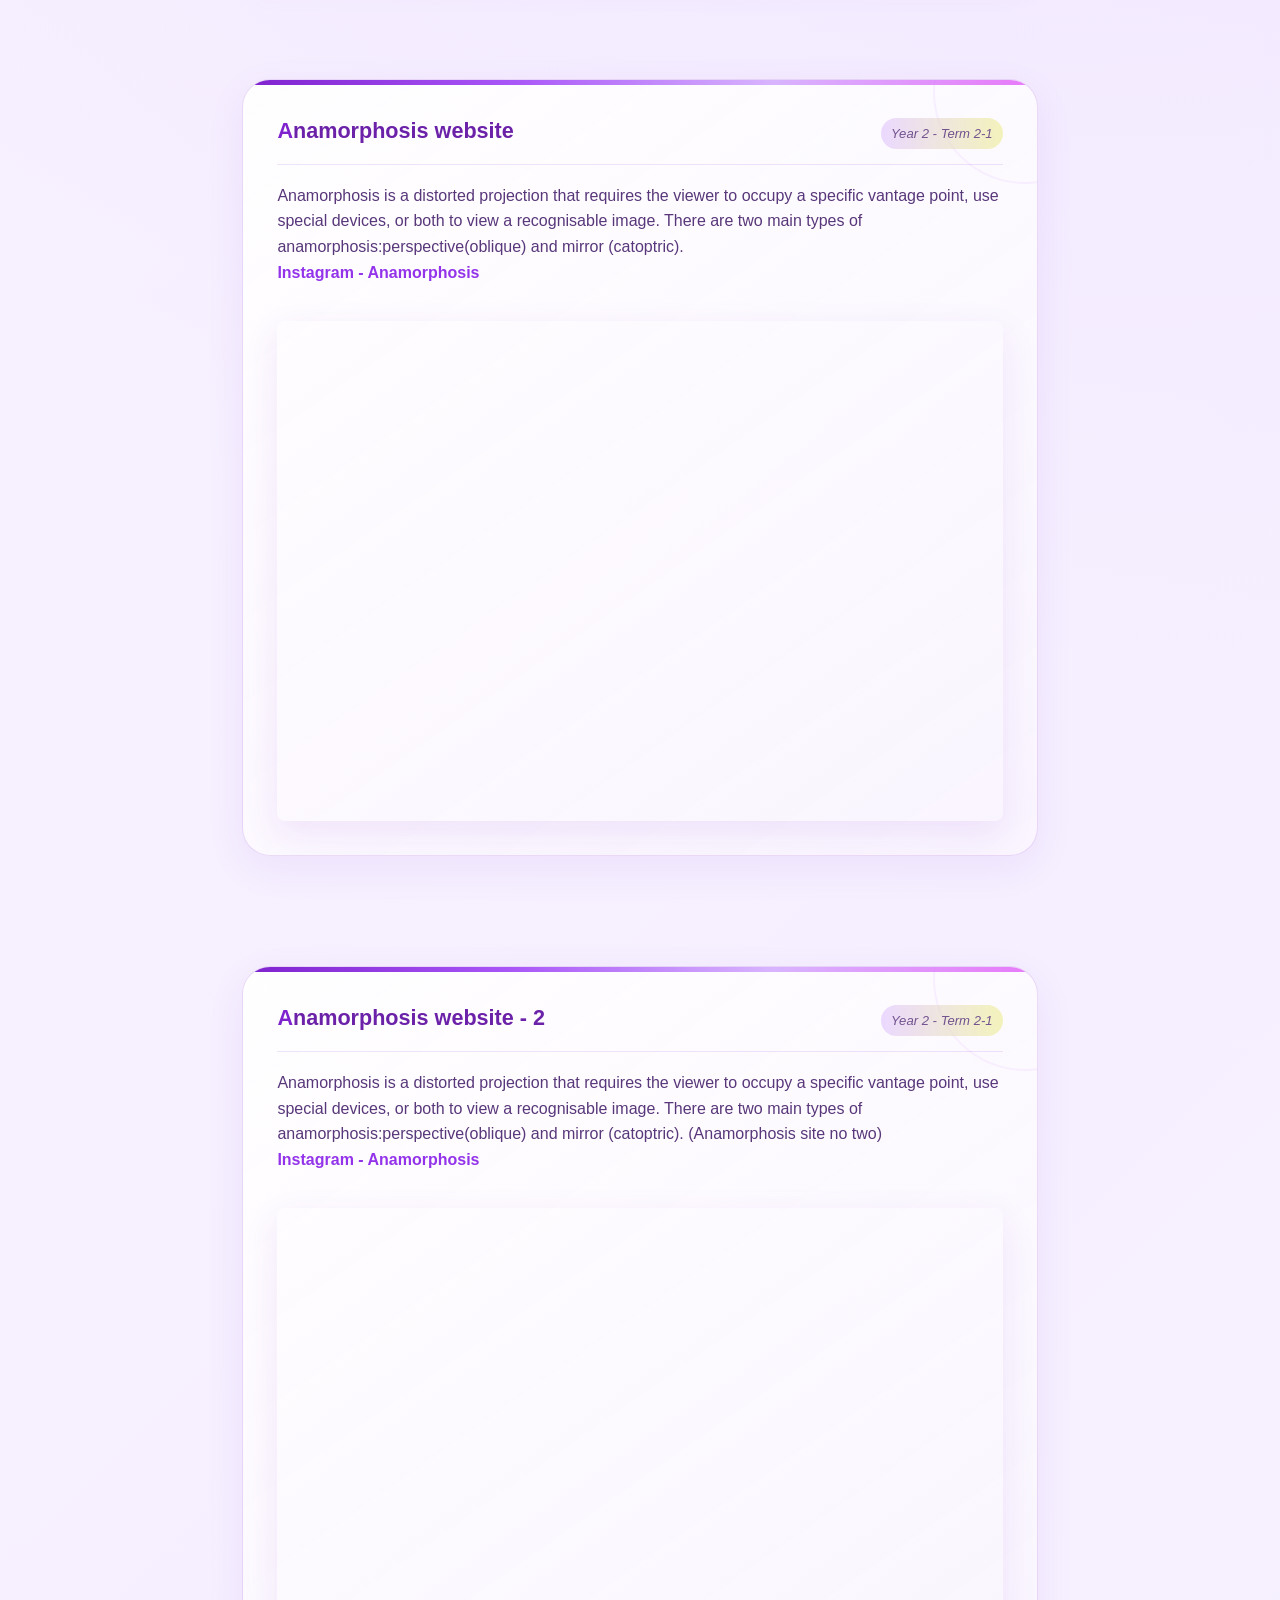
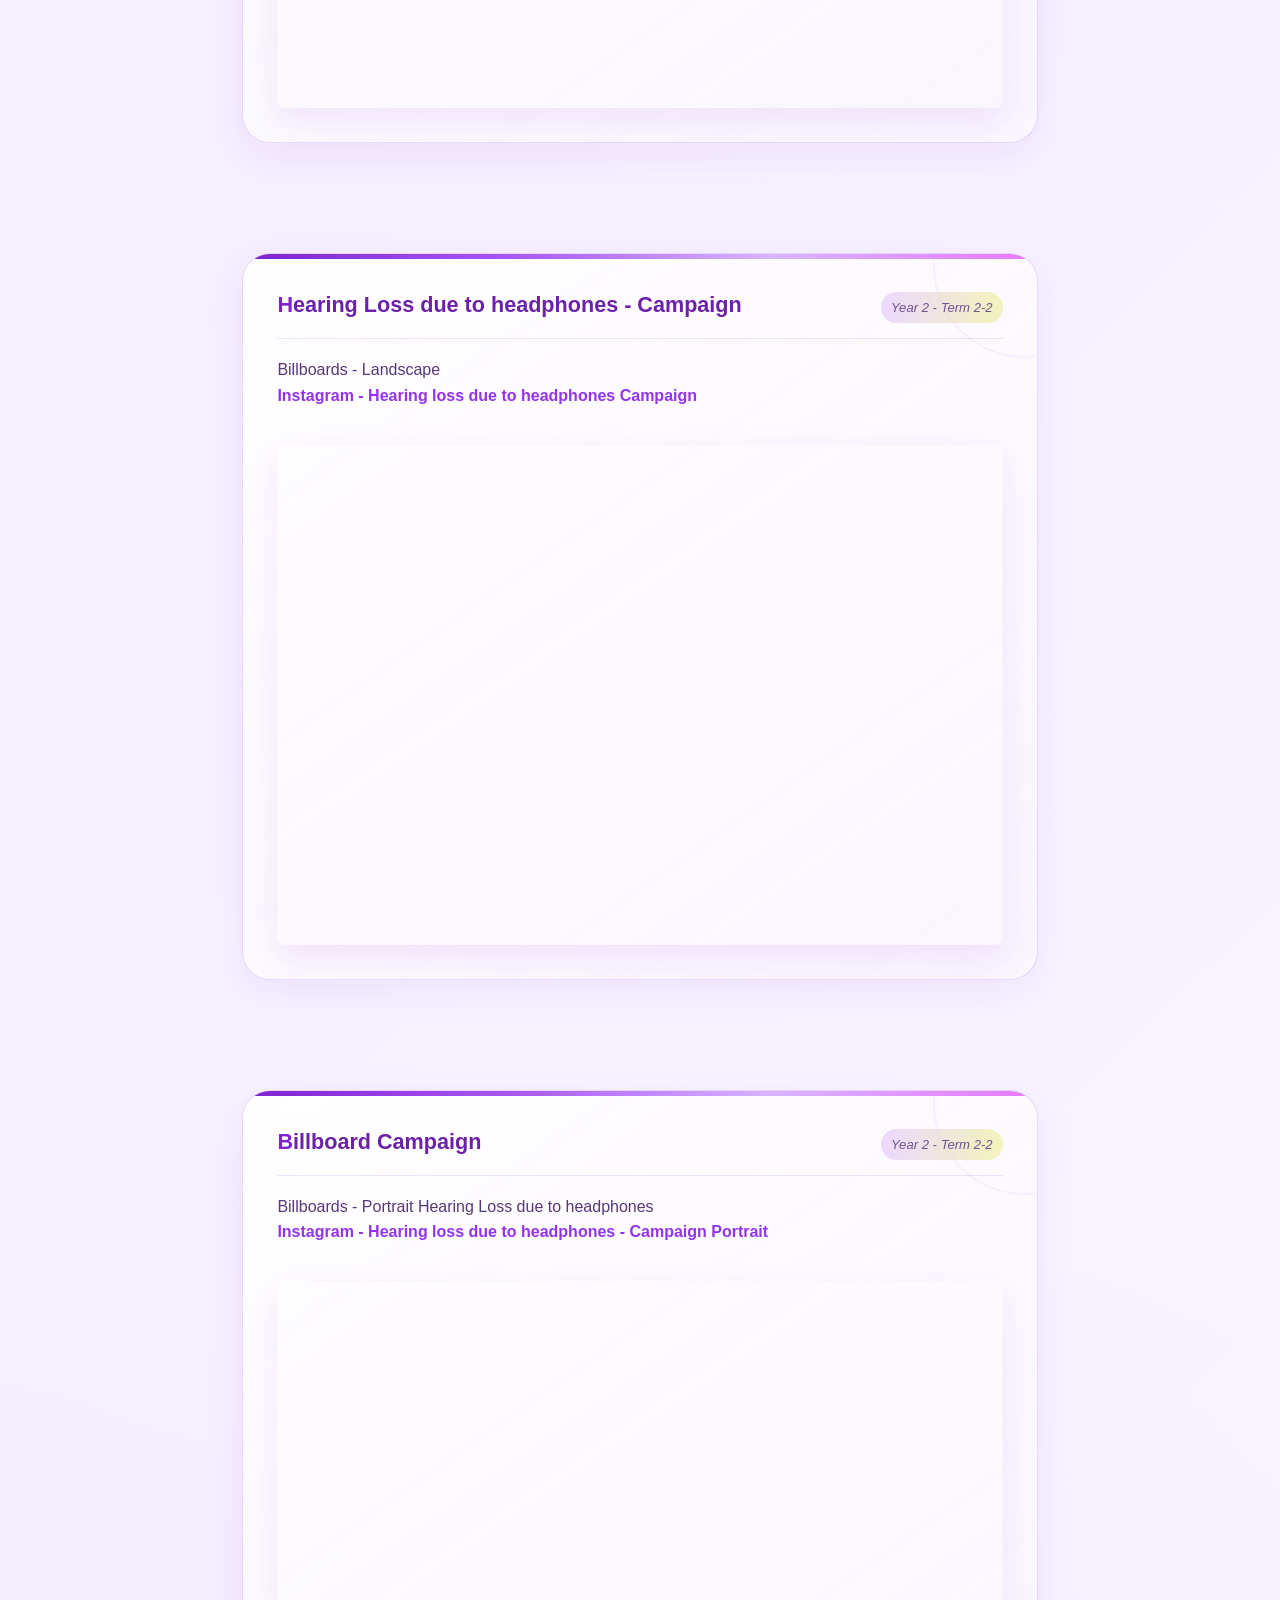
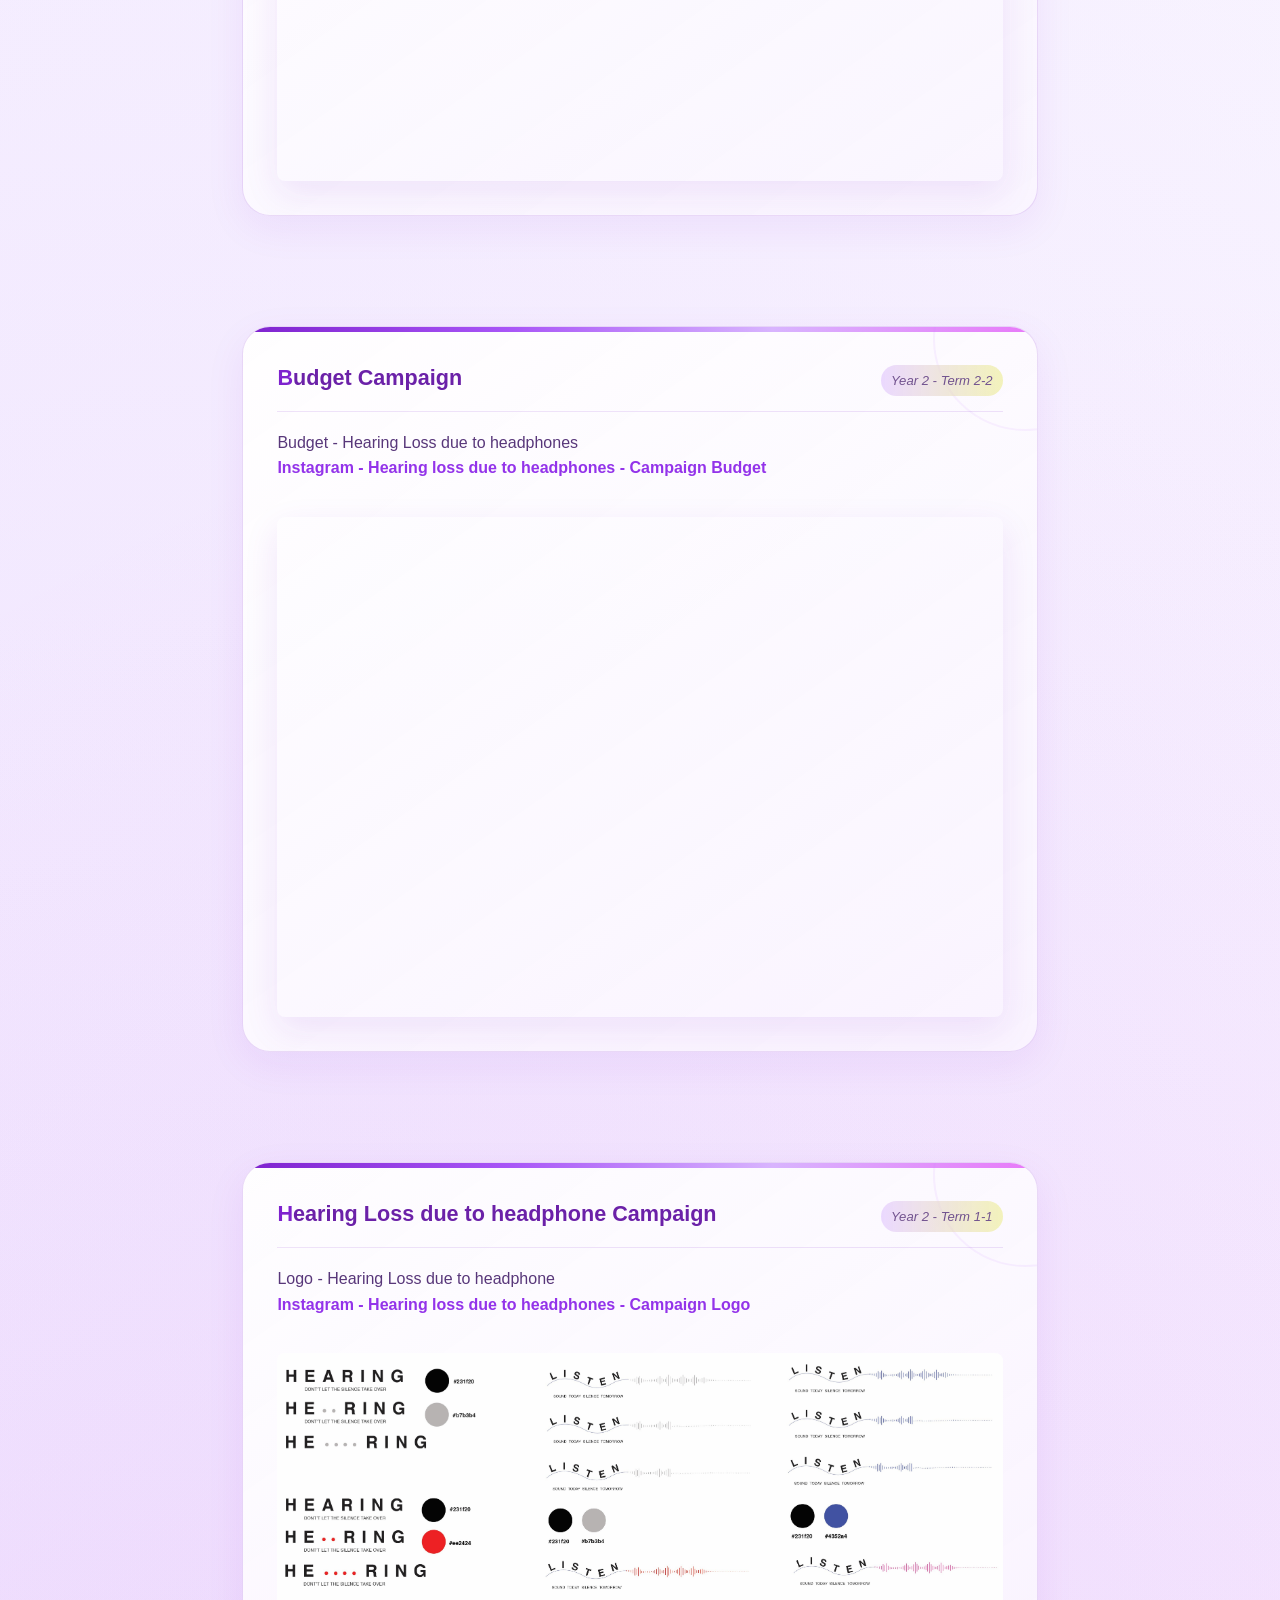
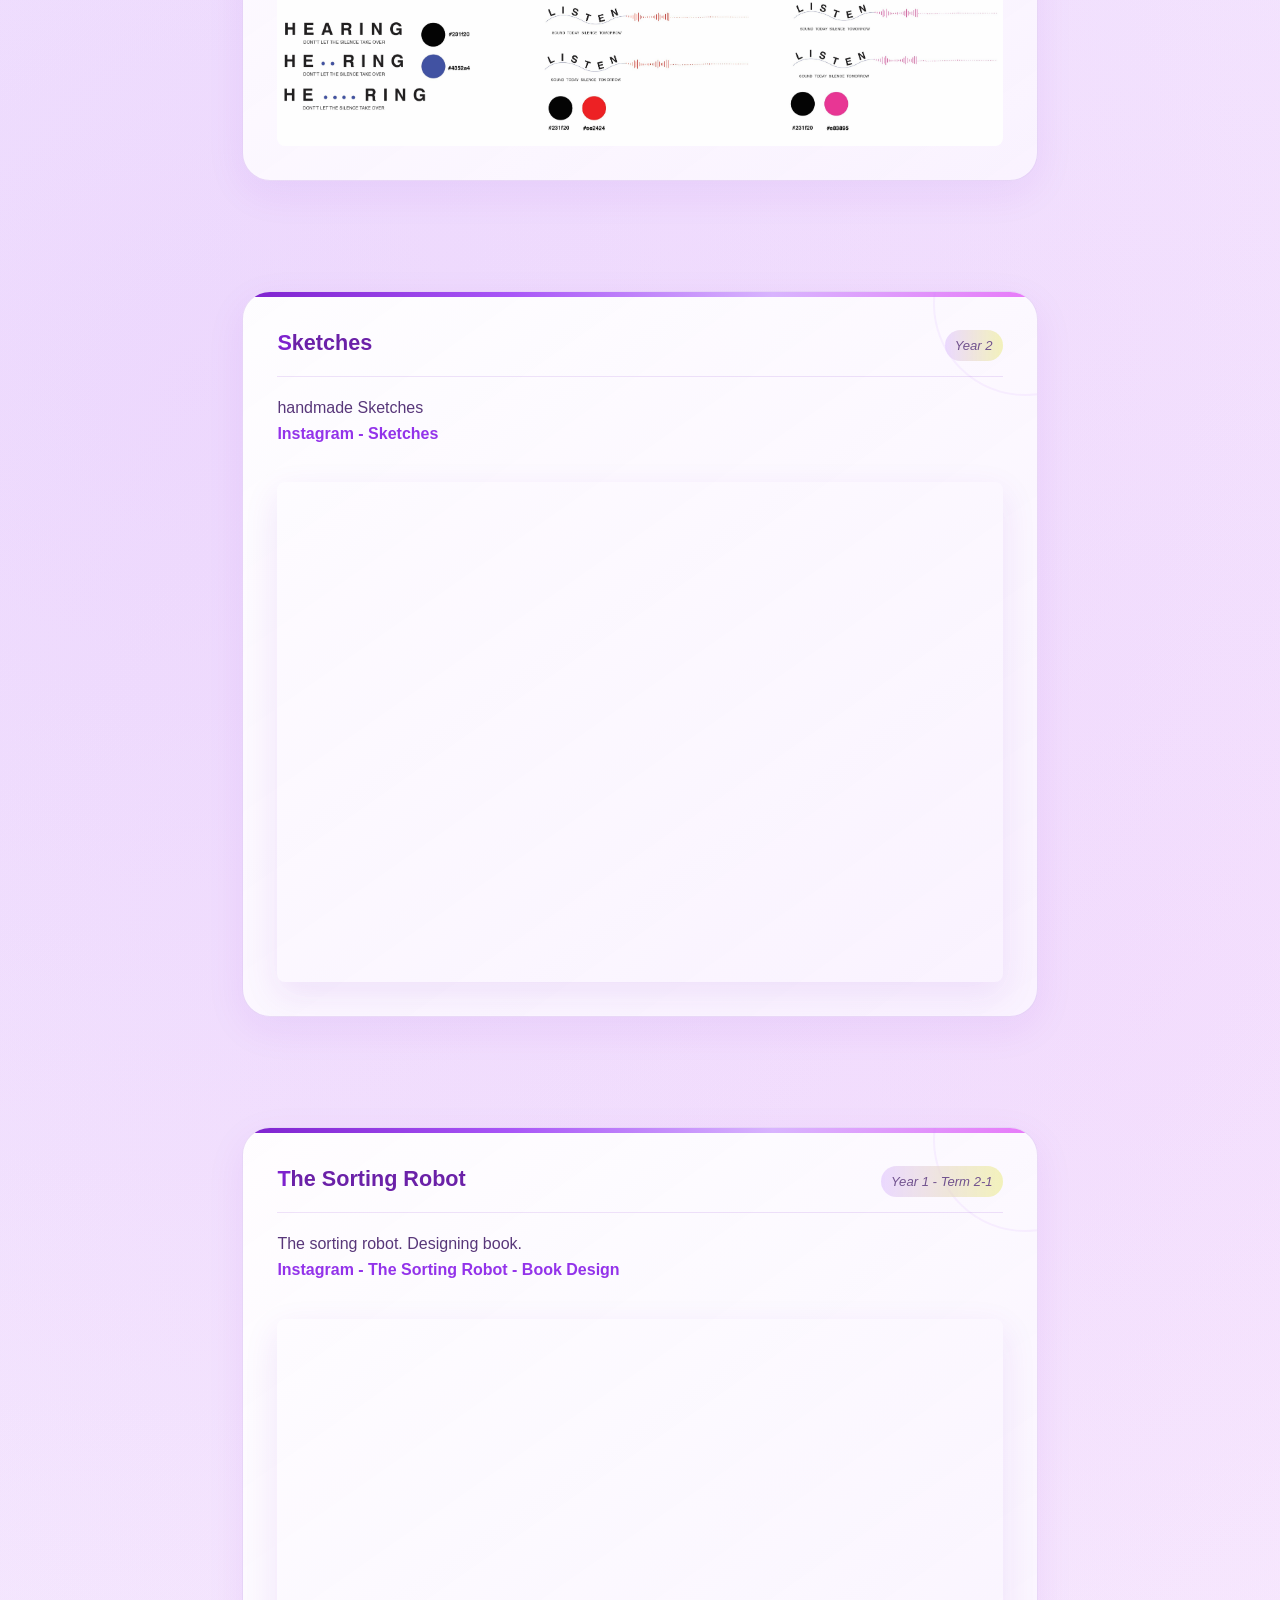
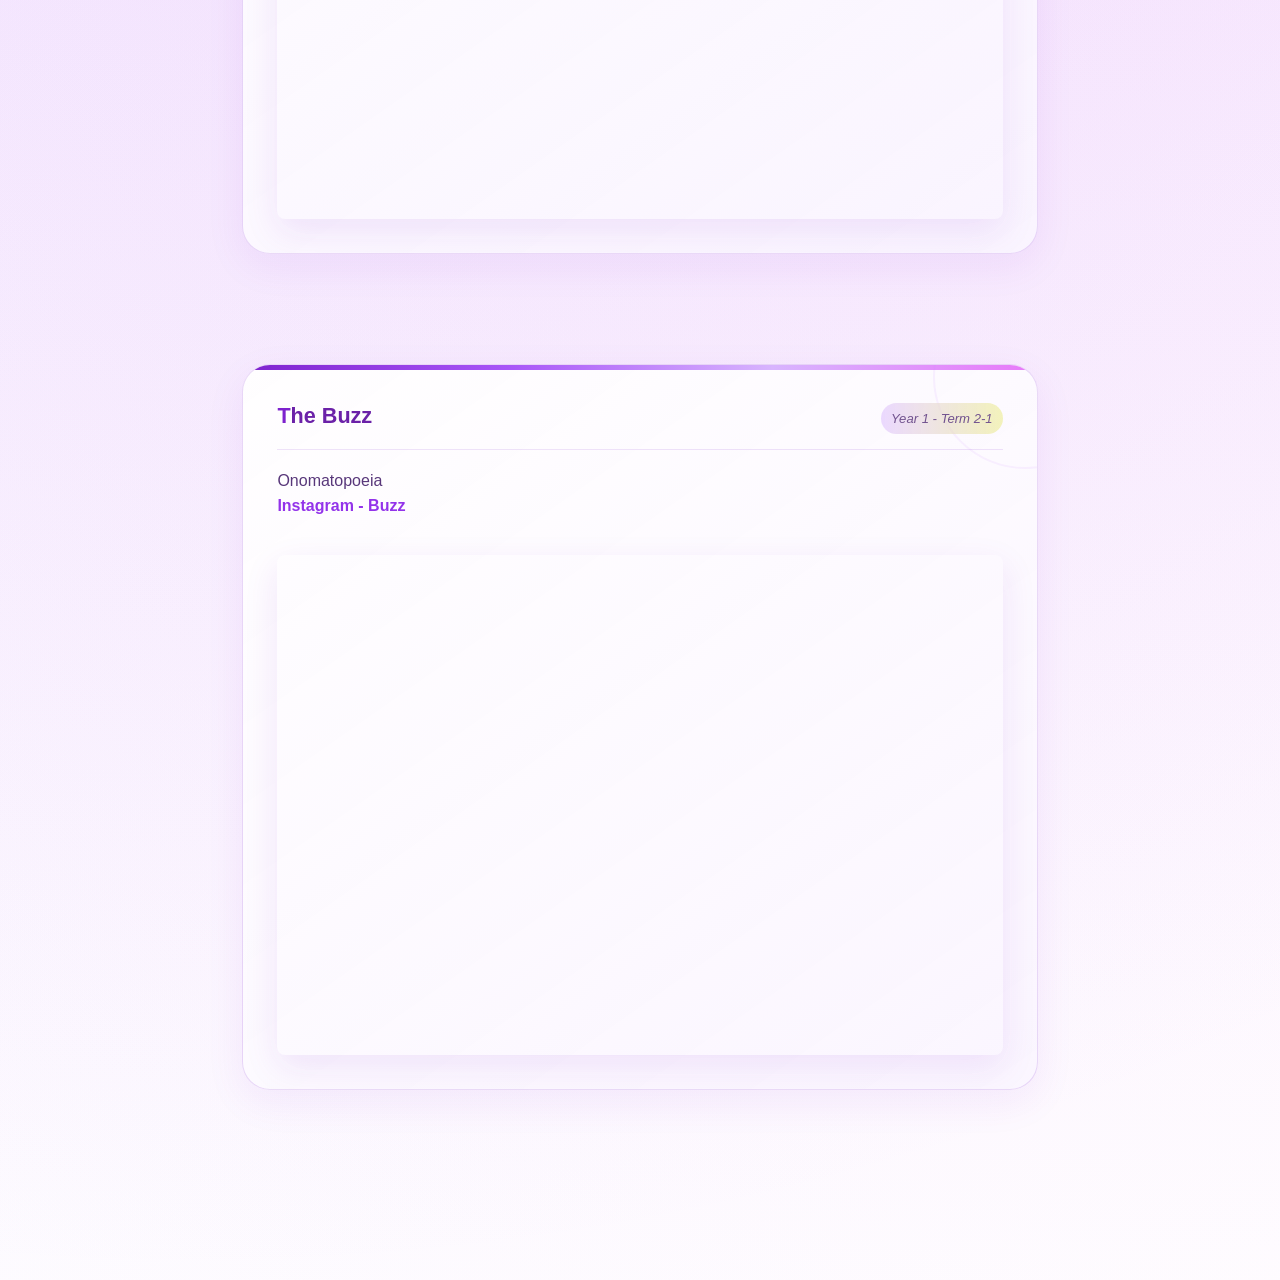
==== commit ea3e2029: "some changes" ====
--- a/index.html
+++ b/index.html
@@ -65,7 +65,10 @@
 
     <div class="nav-item">
 
-        <a href="#anamorphosis">Anamorphosis website</a>
+        <!-- <a href="#anamorphosis">Anamorphosis website</a> -->
+
+        <a href="#anamorphosis">Anamorphosis</a>
+
 
     </div>
 
--- a/styles.css
+++ b/styles.css
@@ -368,6 +368,8 @@
     width: 0;
     height: 2px;
     border-radius: 10px;
+    /* text-decoration-line: none; */
+    /* text-decoration: none; */
     background:
 
         linear-gradient(
@@ -376,9 +378,11 @@
 
             #7e22ce,
 
-            #a855f7,
-
-            #d8b4fe
+            /* #a855f7,
+
+            #d8b4fe */
+
+             #dbe120
 
         );
 
@@ -407,6 +411,8 @@
         scale(1.04);
 
     color: #581c87;
+    /* color: #dbe120; */
+    text-decoration: none;
 
     background: rgba(216, 180, 254, 0.35);
 
@@ -425,6 +431,8 @@
             #7e22ce,
 
             #9333ea
+
+            /* #dbe120 */
 
         );
 
@@ -977,7 +985,11 @@
 
             rgba(233, 213, 255, 0.9),
 
-            rgba(243, 232, 255, 0.7)
+            /* rgba(243, 232, 255, 0.7), */
+
+            rgba(219, 225, 32, 0.3)
+
+                                            /* opacity of colours on the tag- gradient colour */
 
         );
 
@@ -1158,9 +1170,11 @@
             135deg,
 
             /* #7e22ce, */
-             #4b286e, 
+             /* #4b286e, */
              /*main color on logo, business card and giveaway */
 
+            #c026d3,
+
             #dbe120
 
             /* #a855f7 */
@@ -1168,6 +1182,7 @@
         );
 
     color: white;
+    /* color: #4b286e; */
     font-size: 21px;
     cursor: pointer;
     opacity: 0;
@@ -1197,13 +1212,17 @@
 /* CSS LIGHT BULB */
 
 .back-to-top::before {
-
+                        /* Bulb on the scroll */
     content: "";
     position: absolute;
     width: 16px;
     height: 21px;
-    background: #ffffff;
-    border-radius: 50% 50% 45% 45%;
+    /* background: #ffffff; */
+    background: #dbe120;
+    border: 3px solid #4b286e;
+    /* border: #4b286e; */
+    /* border: 3px solid #ffffff; */
+    border-radius:50% 50% 45% 45%;
     left: 50%;
     top: 9px;
     transform: translateX(-50%);
@@ -1213,12 +1232,13 @@
 }
 
 .back-to-top::after {
-
+                          /* bulb down part */
     content: "";
     position: absolute;
     width: 10px;
     height: 7px;
-    border: 3px solid #ffffff;
+    /* border: 3px solid #ffffff; */
+    border: 3px solid #4b286e;
     border-top: none;
     border-radius: 0 0 4px 4px;
     left: 50%;
@@ -1409,7 +1429,7 @@
 
         grid-template-columns:
 
-            1fr;
+            repeat(3, 1fr);
 
     }
 
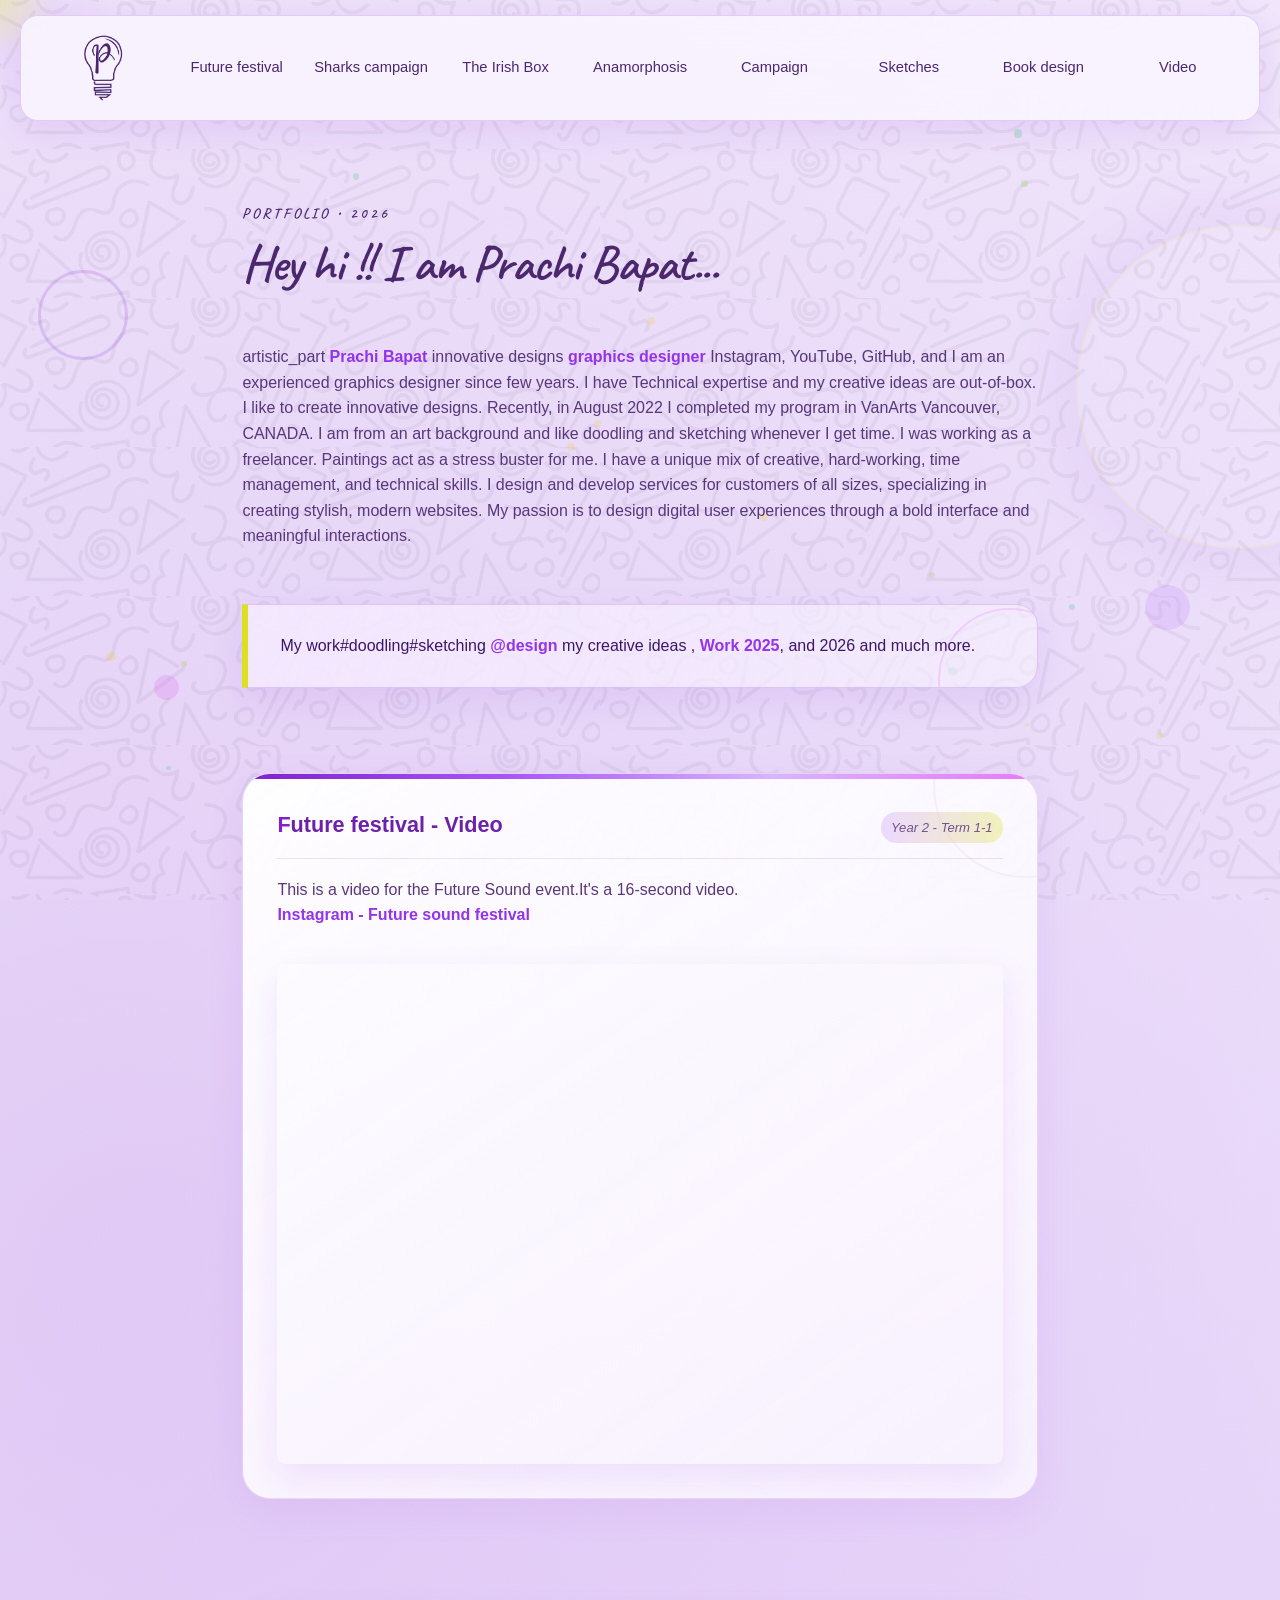
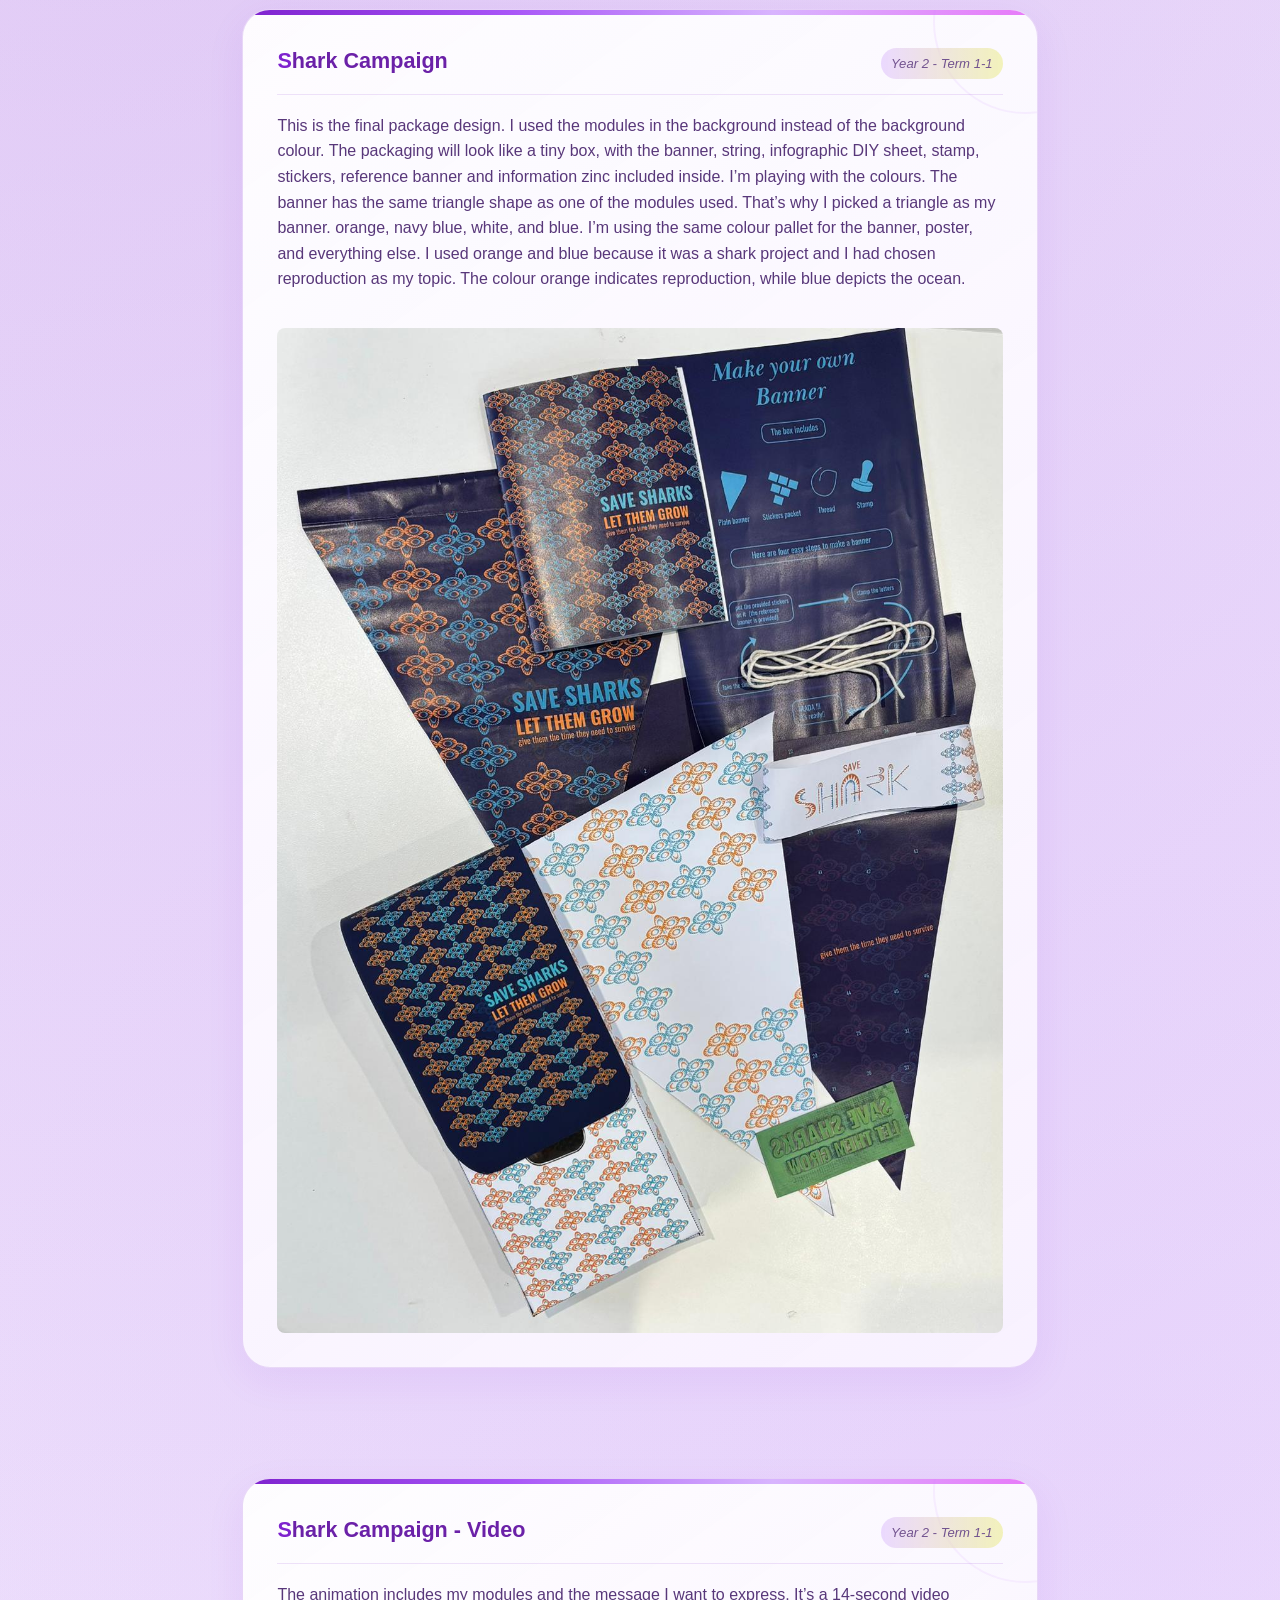
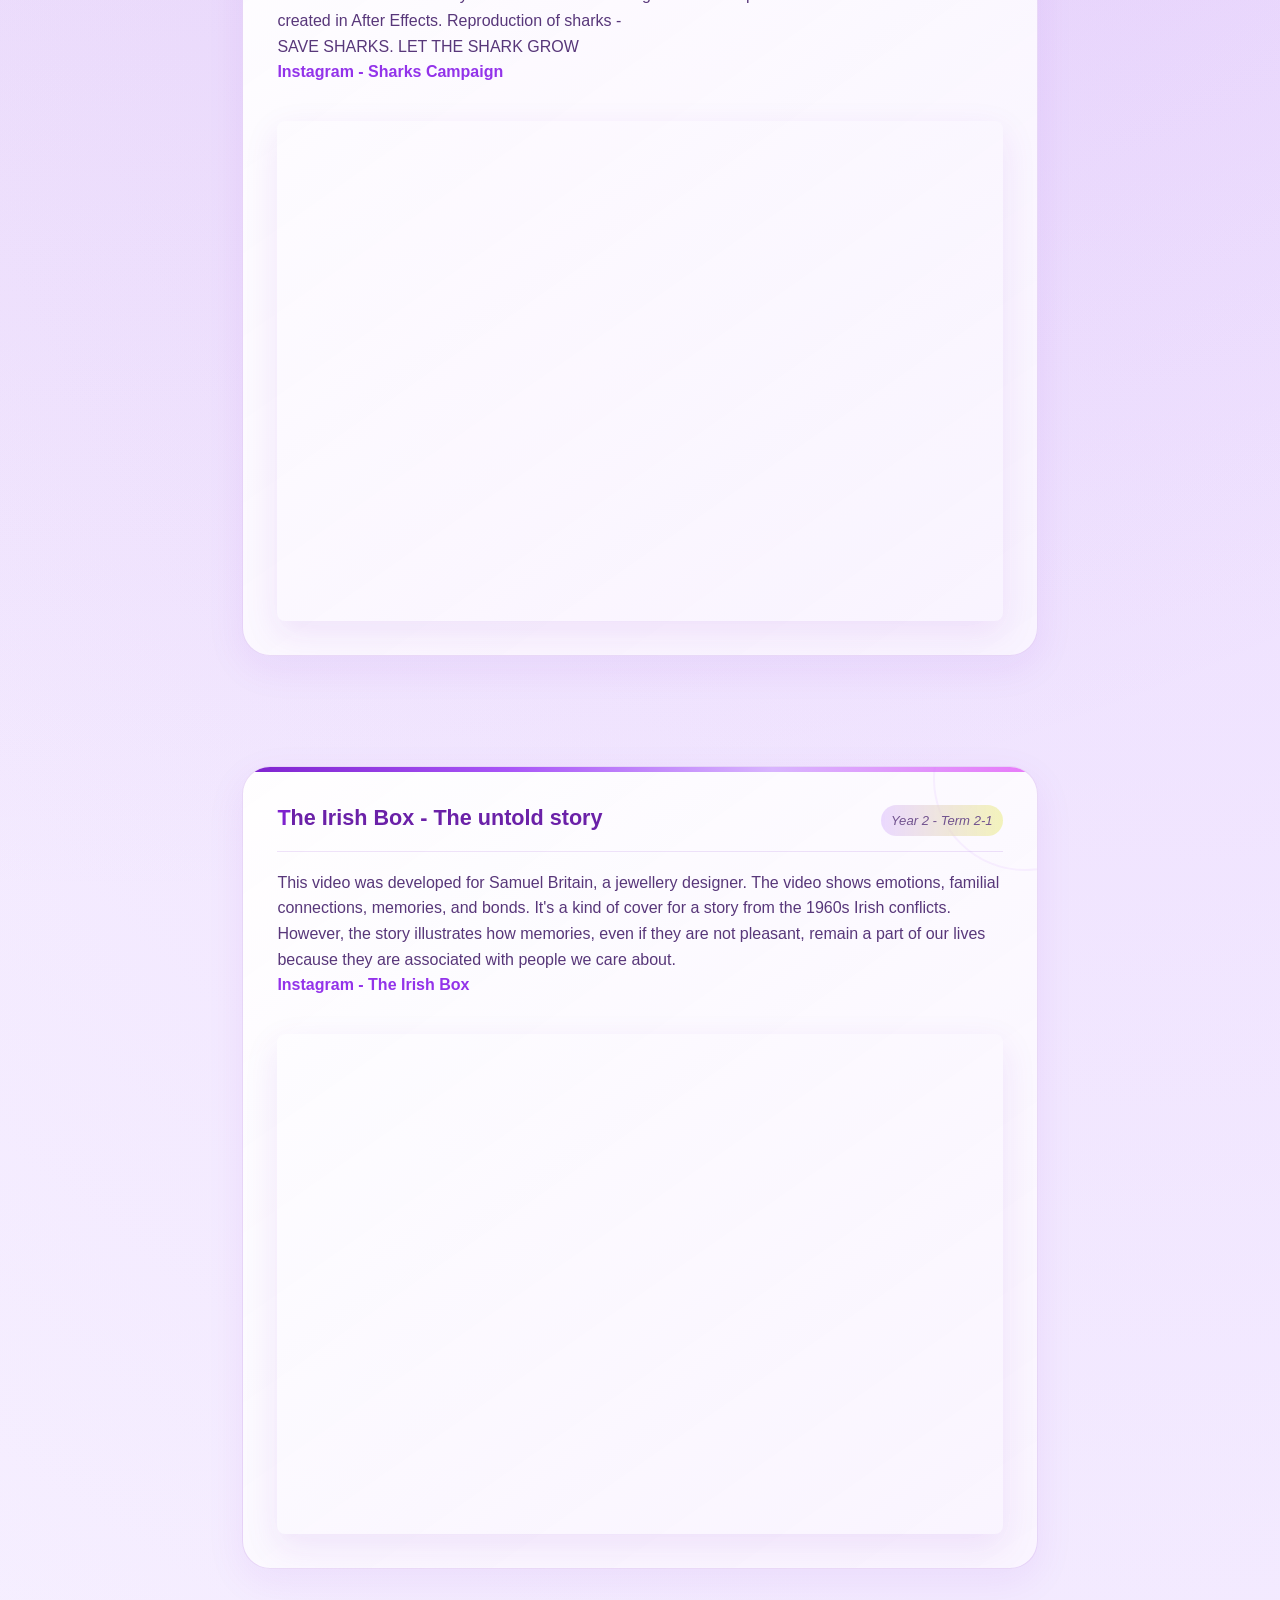
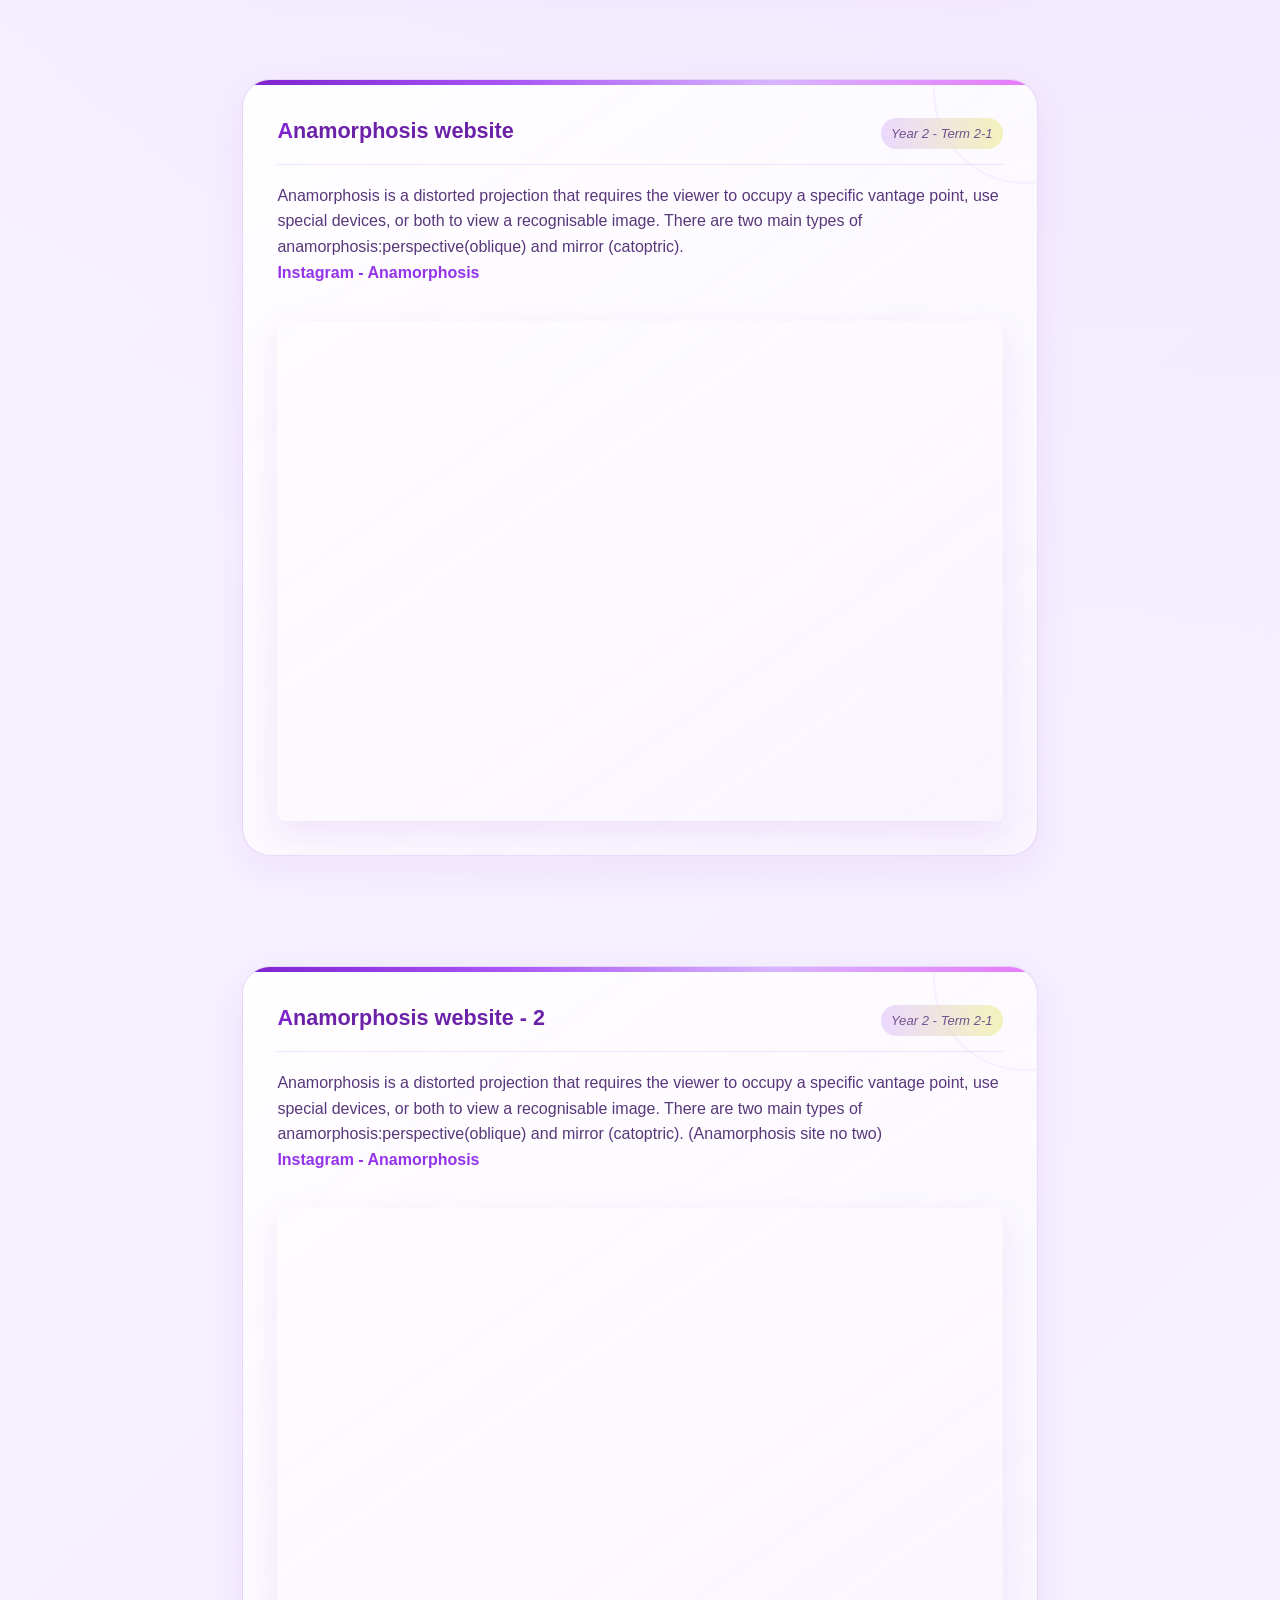
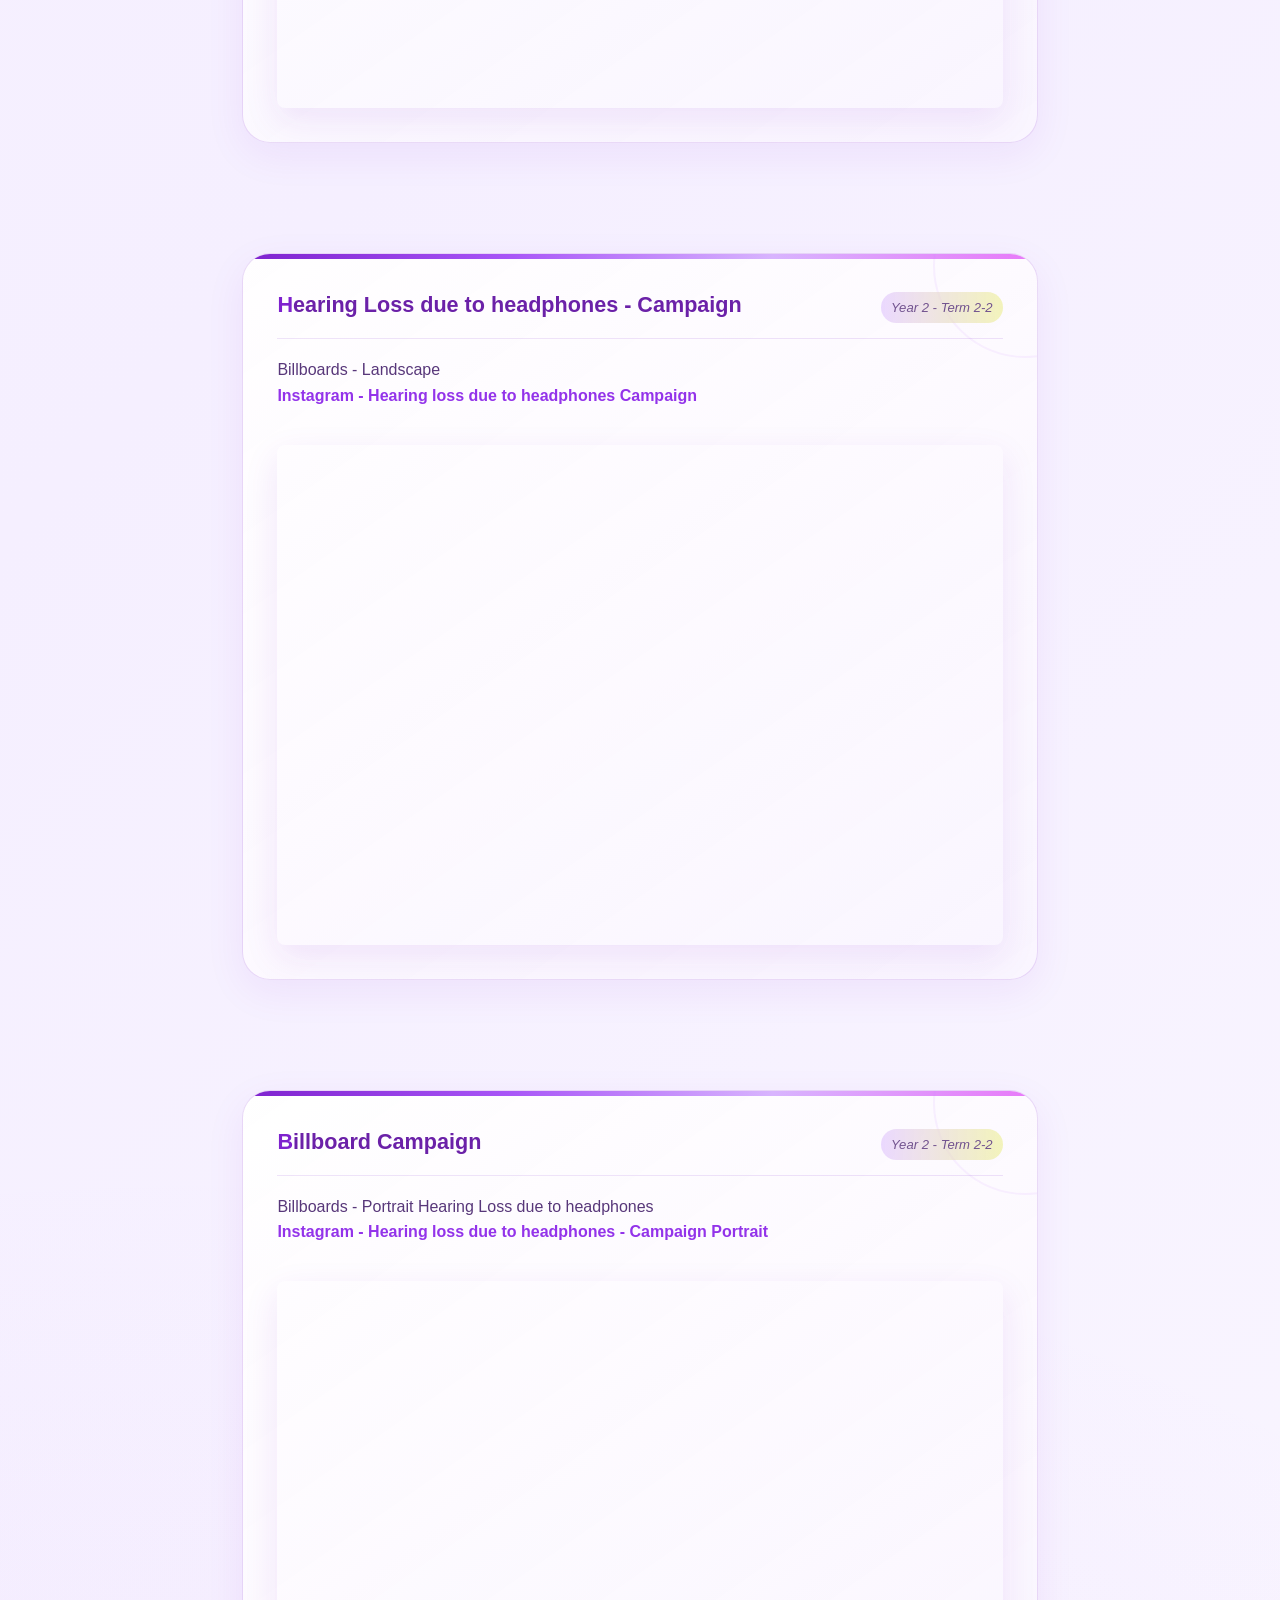
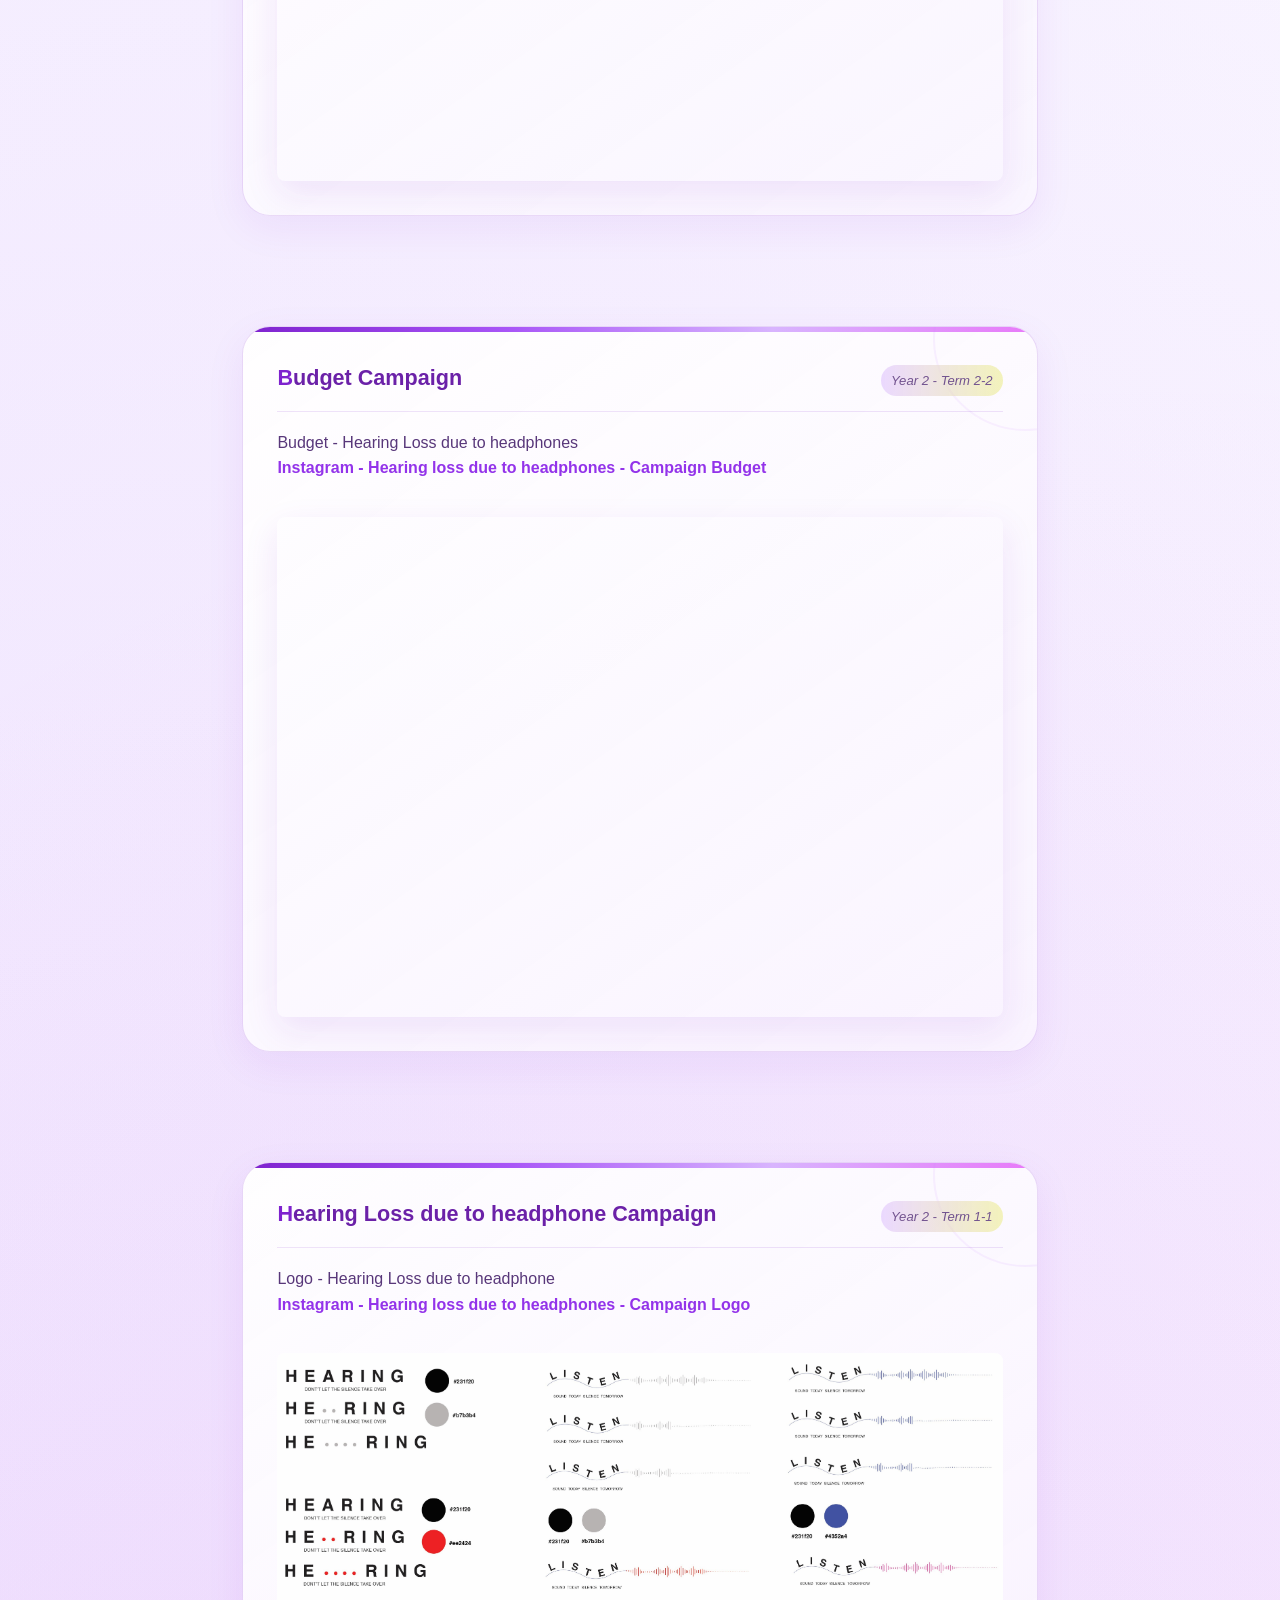
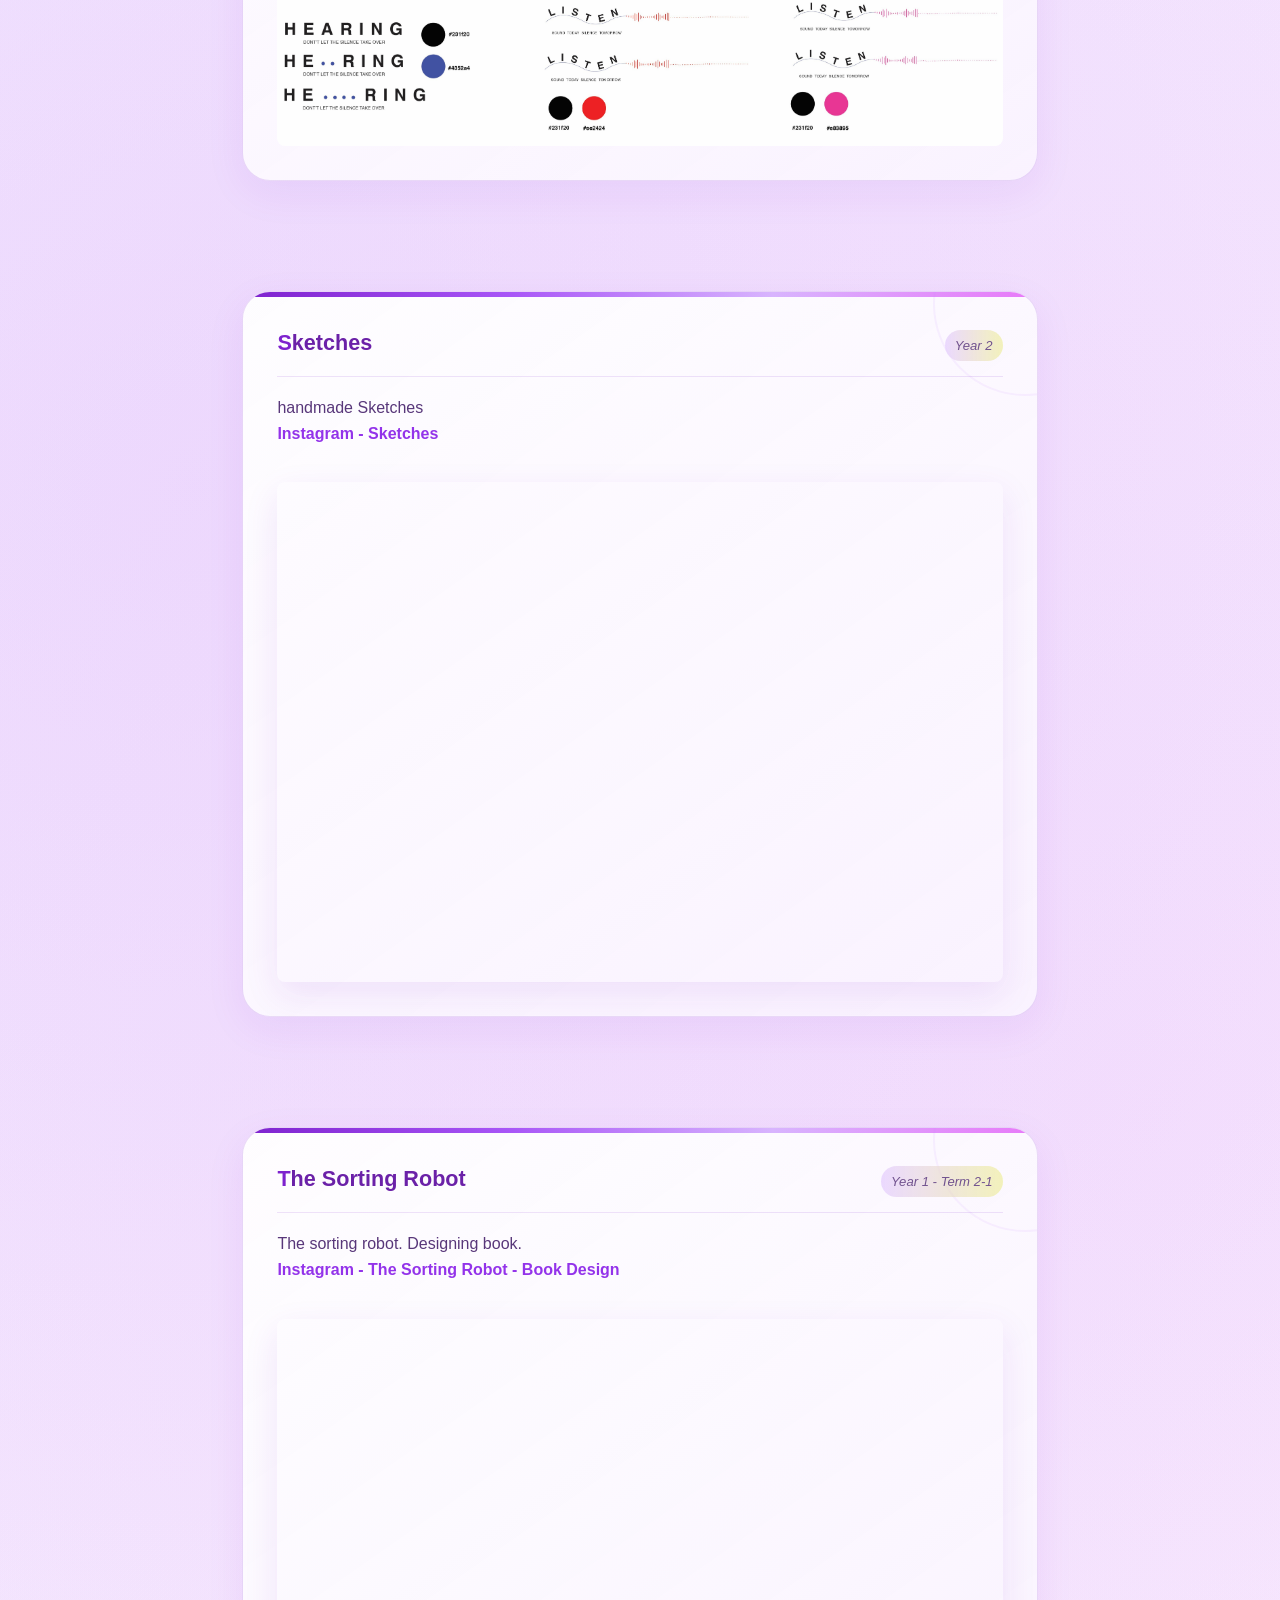
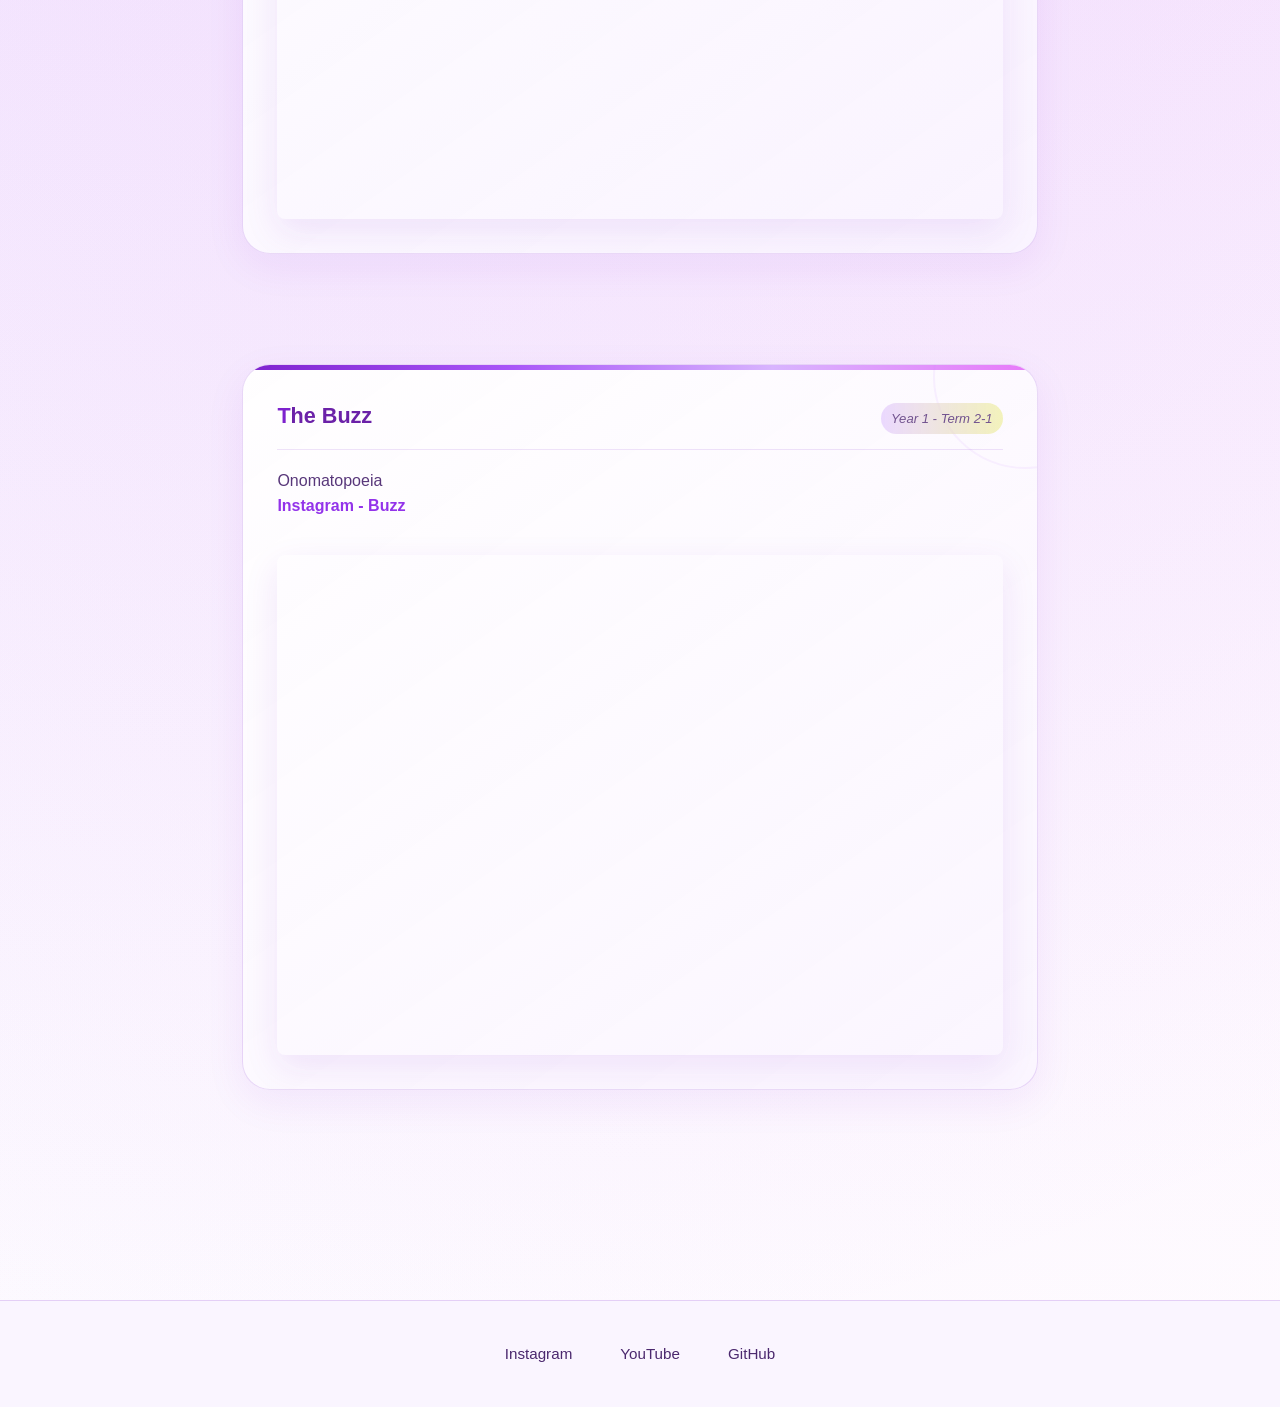
==== commit 6cf25395: "some changes" ====
--- a/index.html
+++ b/index.html
@@ -811,6 +811,14 @@
     </span>
 </button>
 
+<footer>
+    <div class="footer-social">
+        <a href="https://www.instagram.com/artistic_part/" target="_blank" rel="noopener noreferrer">Instagram</a>
+        <a href="https://www.youtube.com/@bapatprachi1" target="_blank" rel="noopener noreferrer">YouTube</a>
+        <a href="https://github.com/PrachiBapat" target="_blank" rel="noopener noreferrer">GitHub</a>
+    </div>
+</footer>
+
 
 <script src="script.js"></script>
 
--- a/styles.css
+++ b/styles.css
@@ -418,9 +418,15 @@
 
 }
 
+
 .nav-item a.active {
-
-    color: #ffffff;
+    color: #4b286e;
+    background: transparent;
+}
+
+ .nav-item a.active {
+
+    /* color: #ffffff;
 
     background:
 
@@ -430,11 +436,11 @@
 
             #7e22ce,
 
-            #9333ea
+            #9333ea  */
 
             /* #dbe120 */
 
-        );
+         /* ); */
 
     box-shadow:
 
@@ -442,7 +448,7 @@
 
         rgba(126, 34, 206, 0.22);
 
-}
+ }
 
 /* scrollbar */
 
@@ -1429,8 +1435,9 @@
 
         grid-template-columns:
 
-            repeat(3, 1fr);
-
+    repeat(3, 1fr);
+    gap: 6px;
+    padding: 10px;
     }
 
     .nav-item.logo {
@@ -1511,4 +1518,75 @@
 
     }
 
+}
+
+/* FOOTER */
+footer {
+    width: 100%;
+    margin-top: 20px;
+    padding: 35px 20px;
+    background: rgba(250, 245, 255, 0.92);
+    border-top: 1px solid rgba(126, 34, 206, 0.18);
+    text-align: center;
+    box-sizing: border-box;
+}
+
+.footer-social {
+    display: flex;
+    justify-content: center;
+    align-items: center;
+    gap: 28px;
+    flex-wrap: wrap;
+}
+
+.footer-social a {
+    color: #4b286e;
+    font-size: 0.95rem;
+    font-weight: 500;
+    text-decoration: none;
+    padding: 6px 10px;
+    border-radius: 8px;
+    transition: color 0.3s ease,
+                background 0.3s ease,
+                transform 0.3s ease;
+}
+
+.footer-social a:hover {
+    color: #581c87;
+    background: rgba(216, 180, 254, 0.35);
+    transform: translateY(-3px);
+    text-decoration: none;
+}
+
+/* FOOTER - TABLET */
+@media (max-width: 768px) {
+    footer {
+        margin-top: 10px;
+        padding: 30px 15px;
+    }
+
+    .footer-social {
+        gap: 18px;
+    }
+
+    .footer-social a {
+        font-size: 0.9rem;
+    }
+}
+
+/* FOOTER - MOBILE */
+@media (max-width: 480px) {
+    footer {
+        padding: 25px 12px;
+    }
+
+    .footer-social {
+        gap: 8px;
+        flex-direction: column;
+    }
+
+    .footer-social a {
+        font-size: 0.9rem;
+        padding: 5px 10px;
+    }
 }
